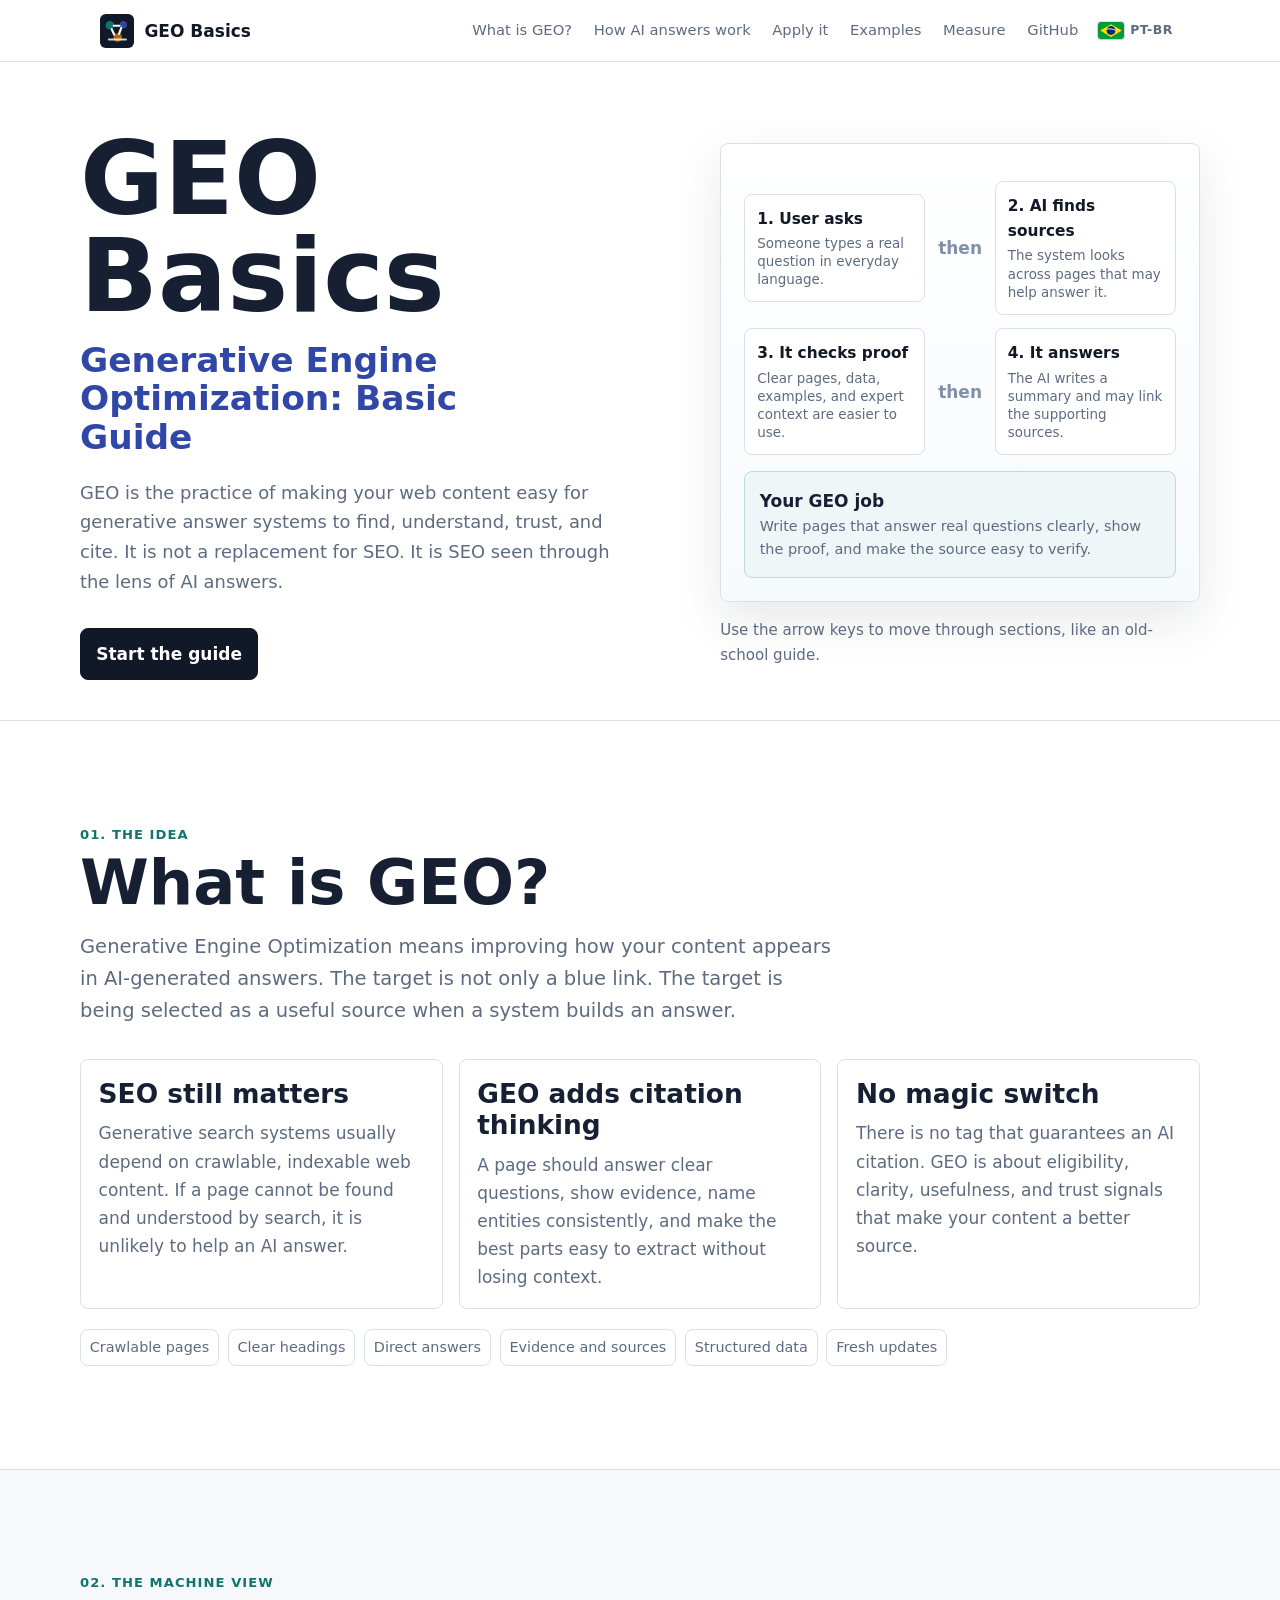
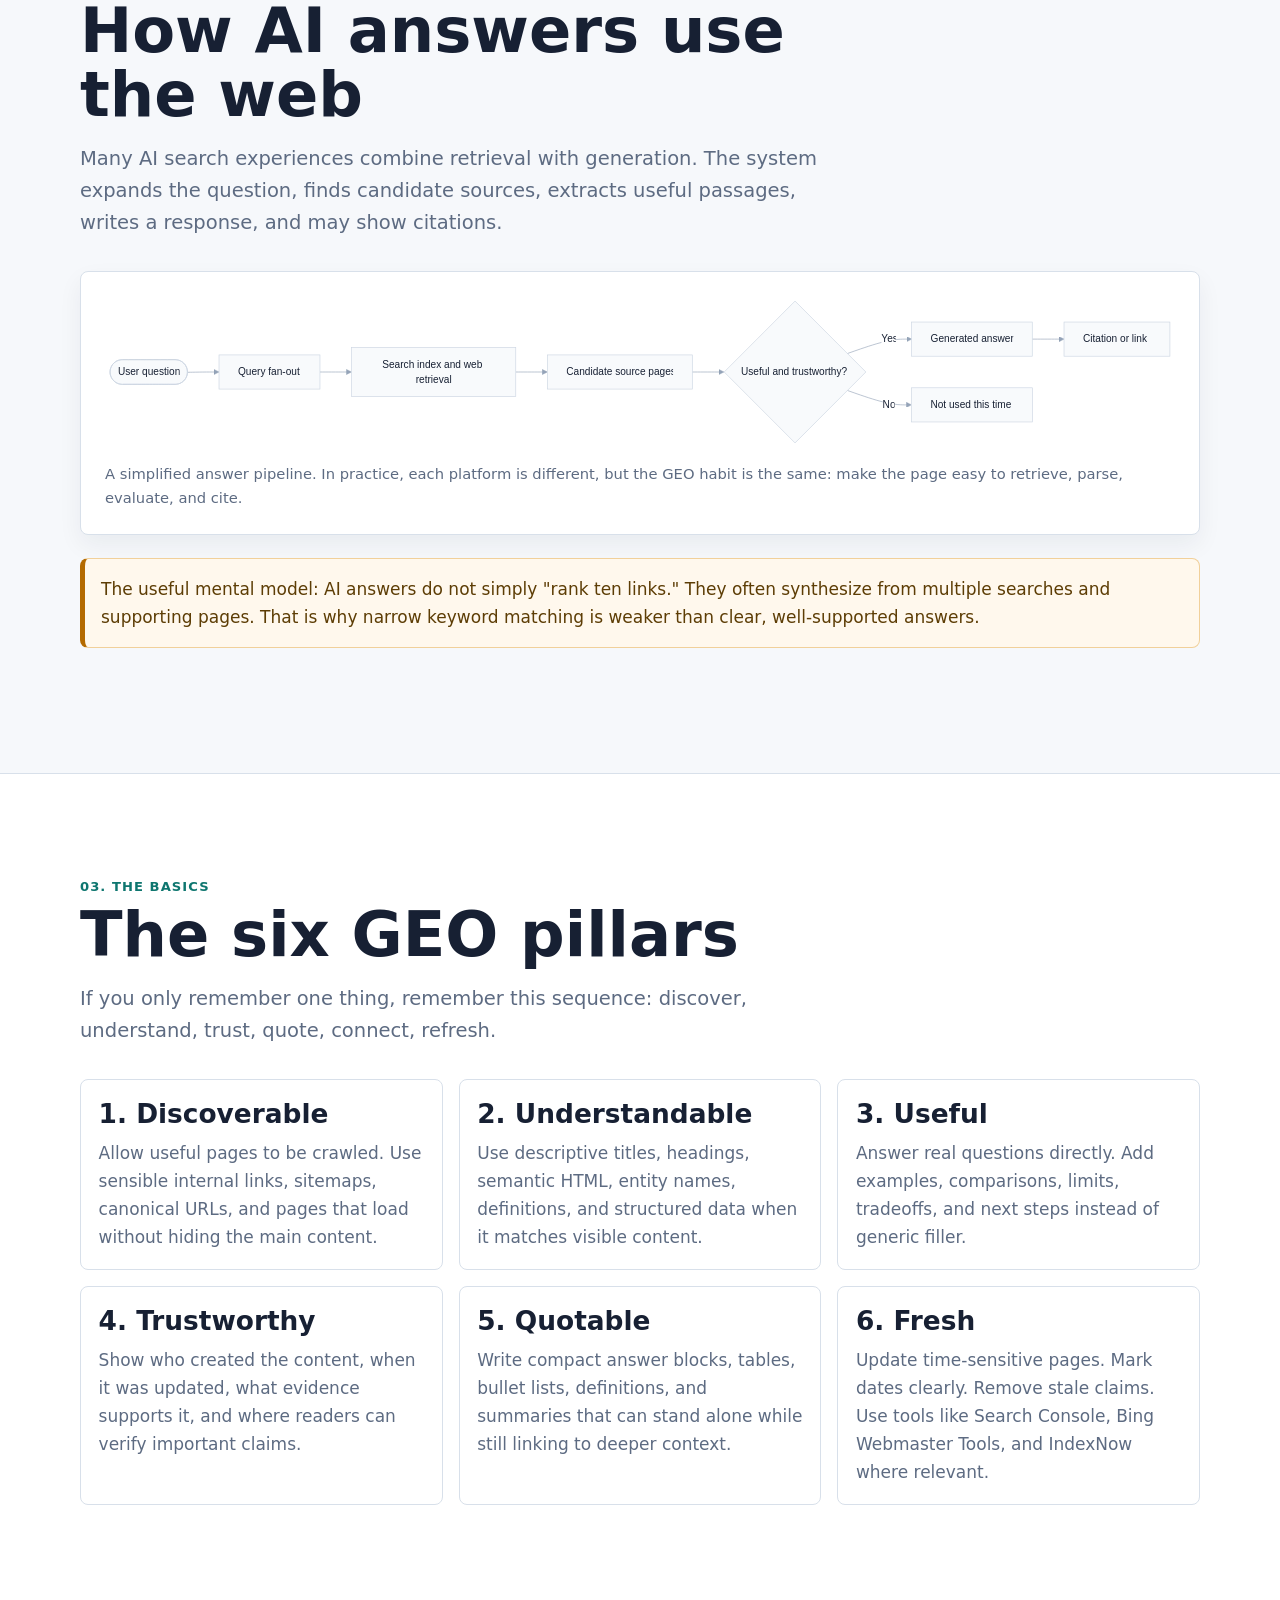
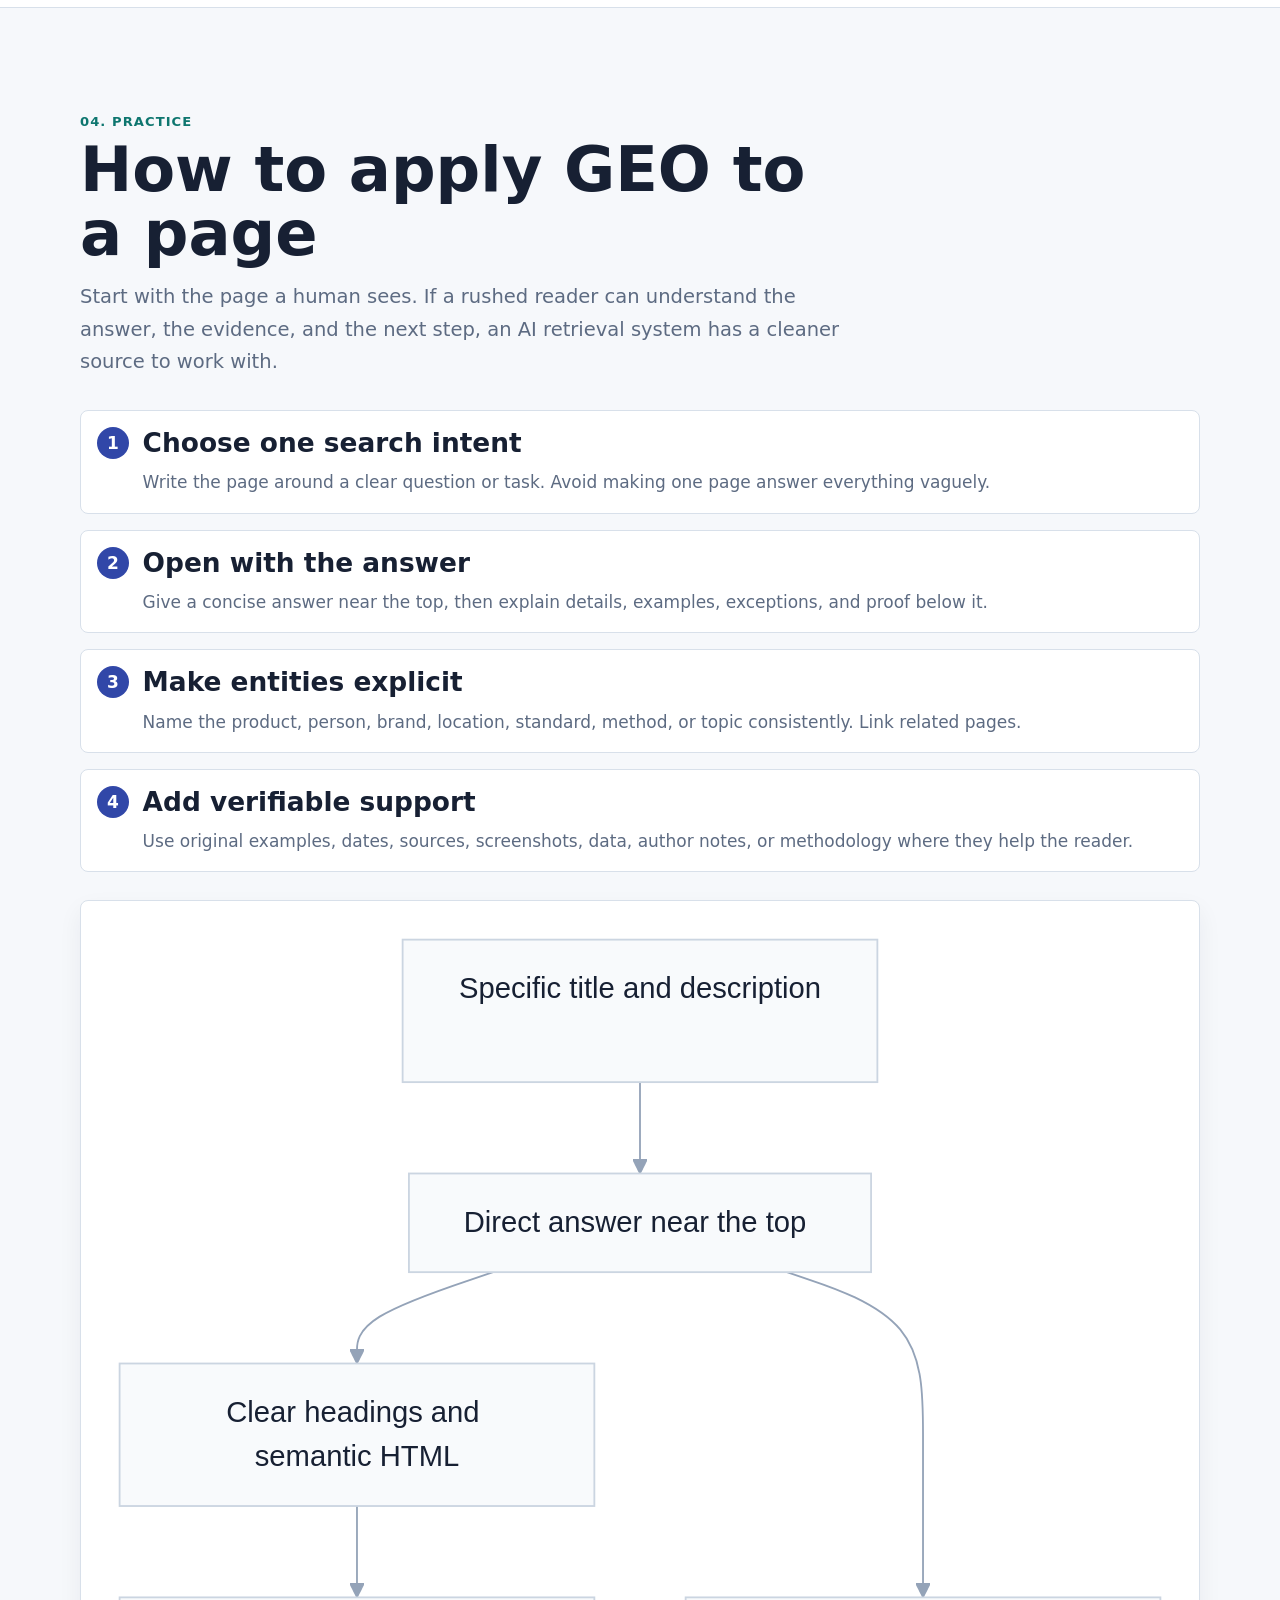
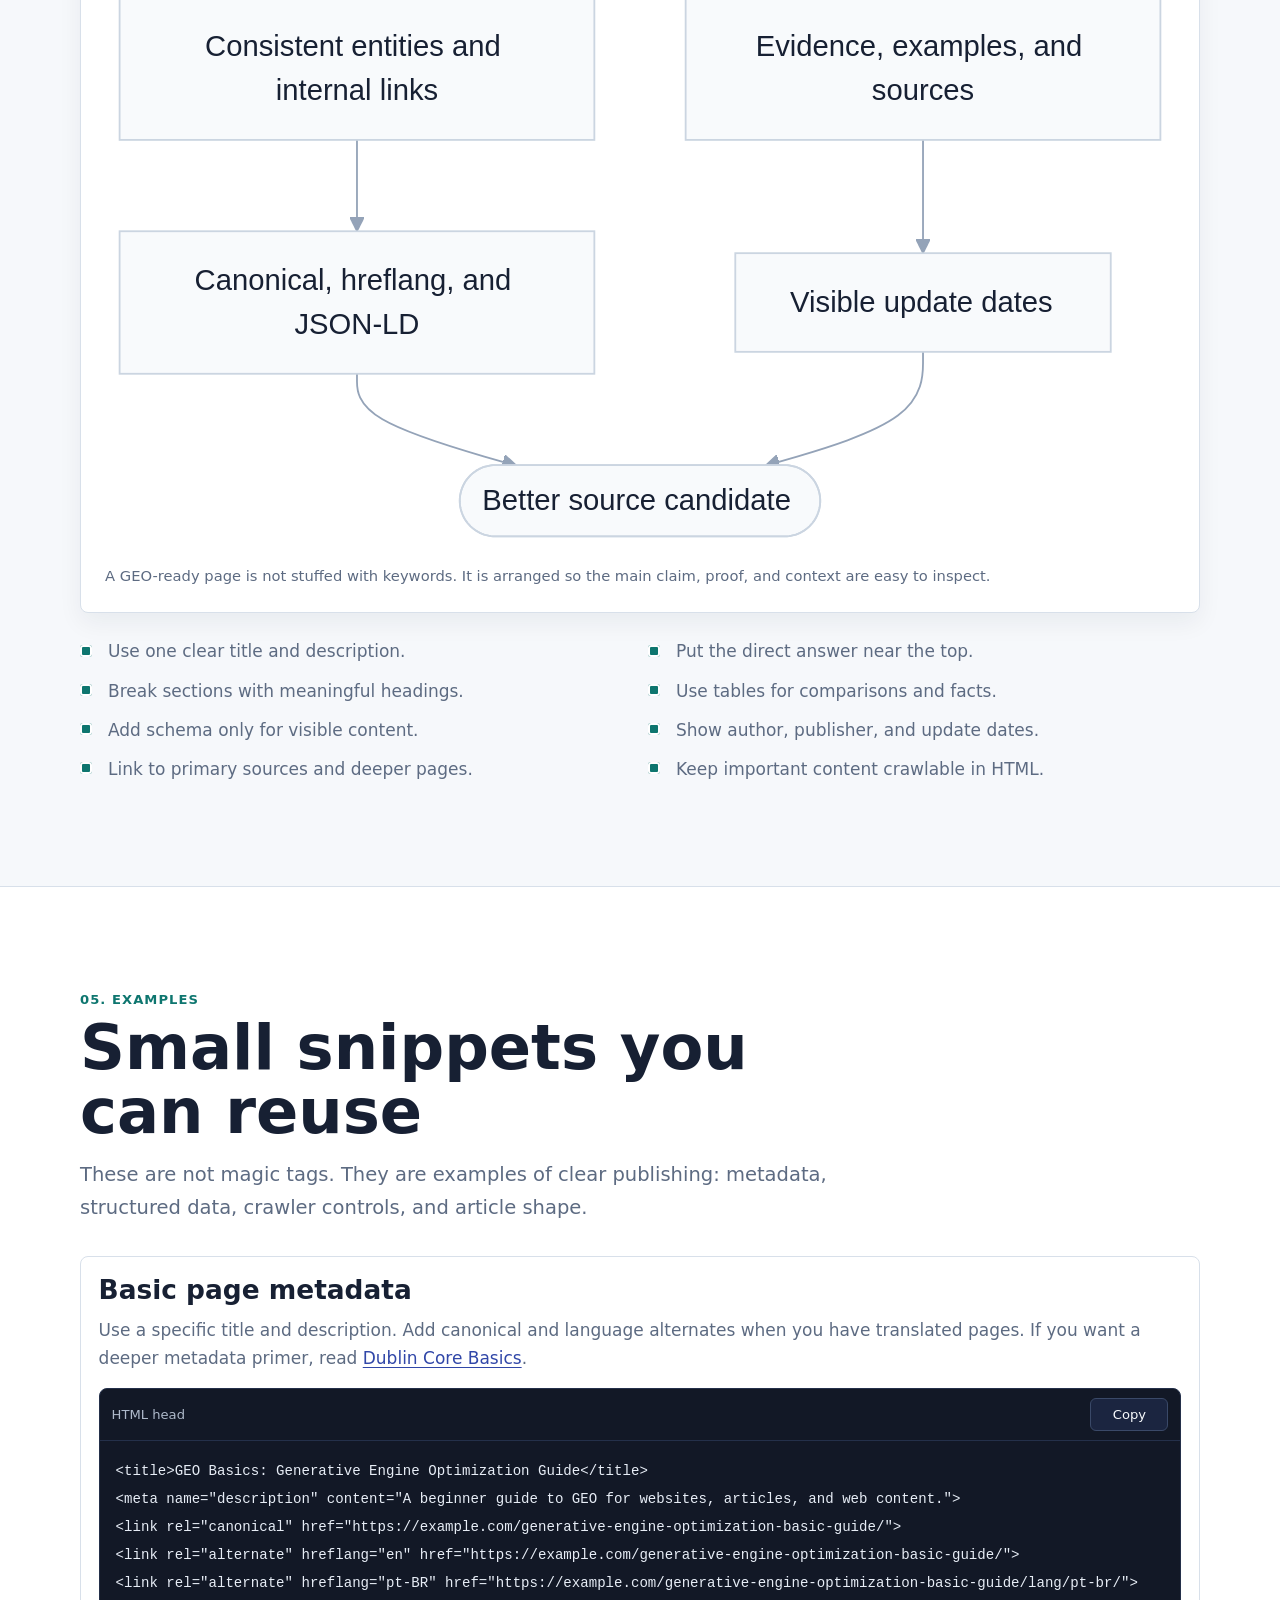
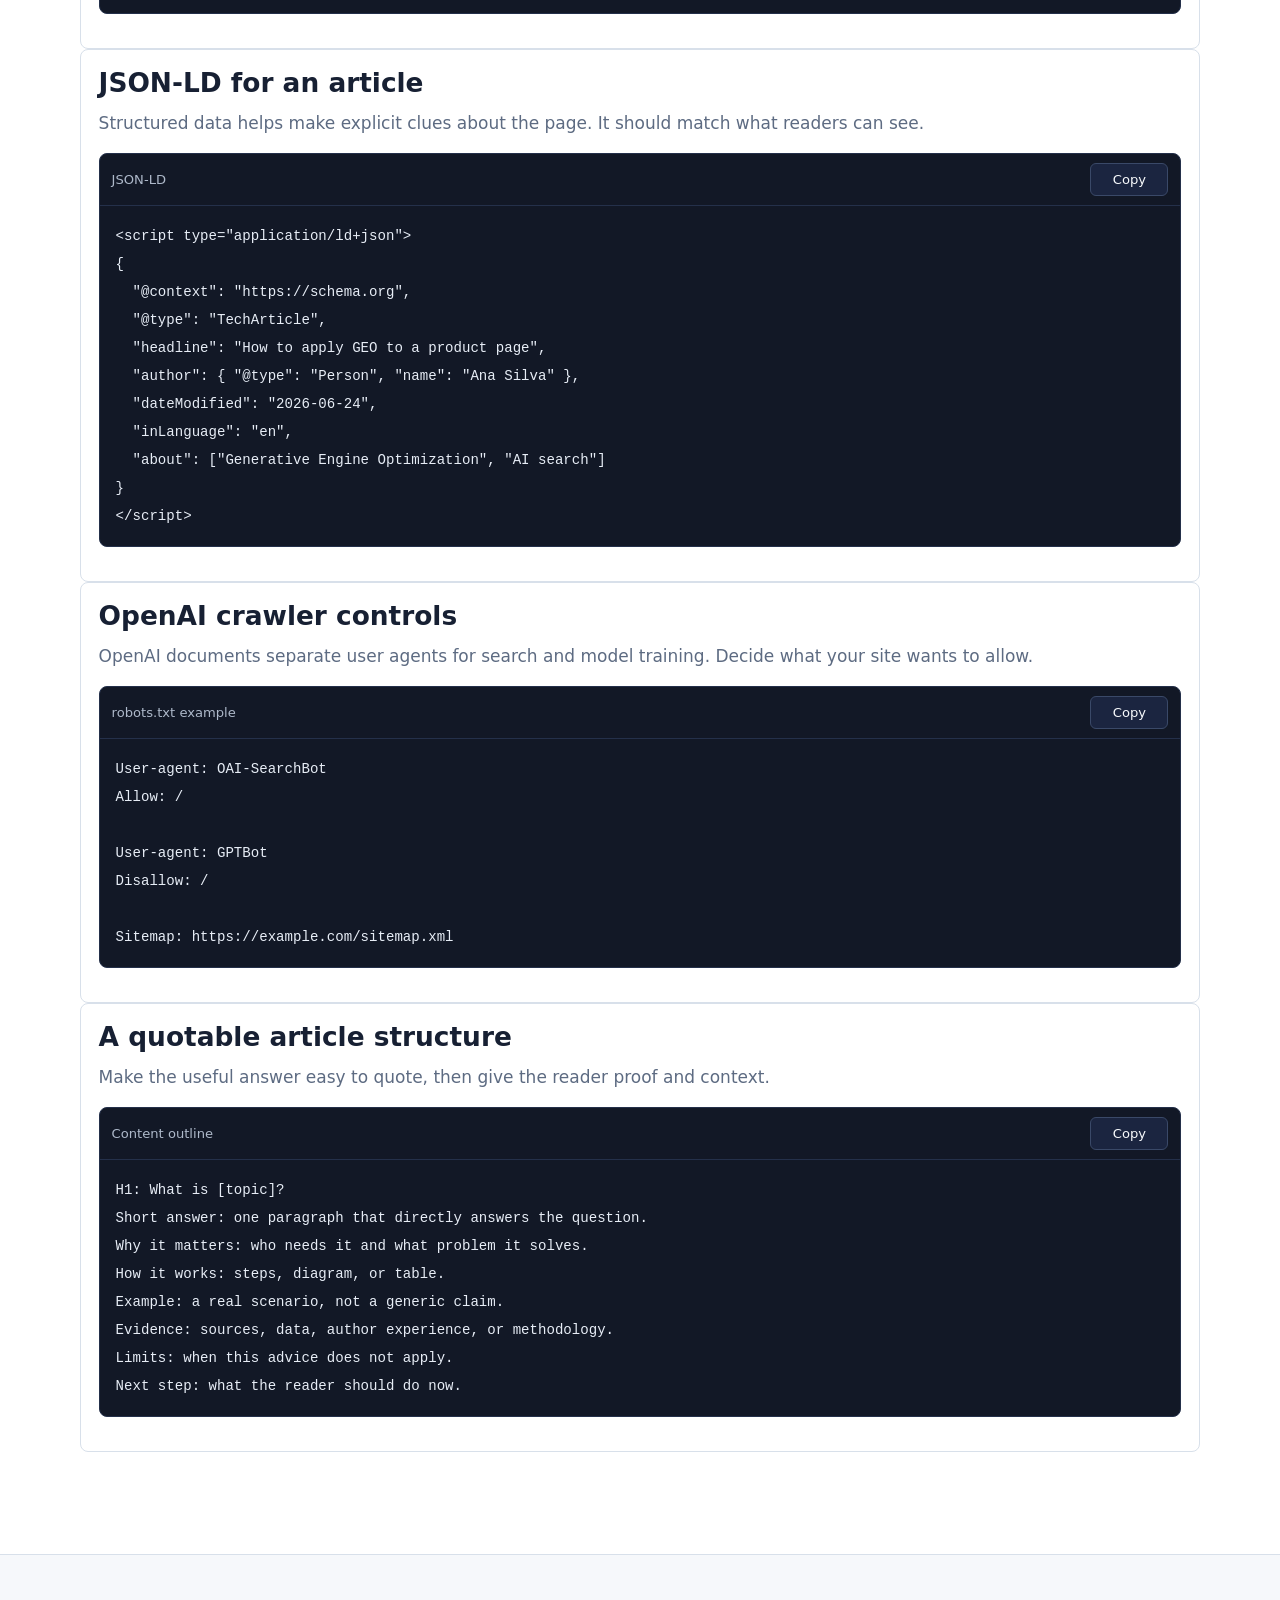
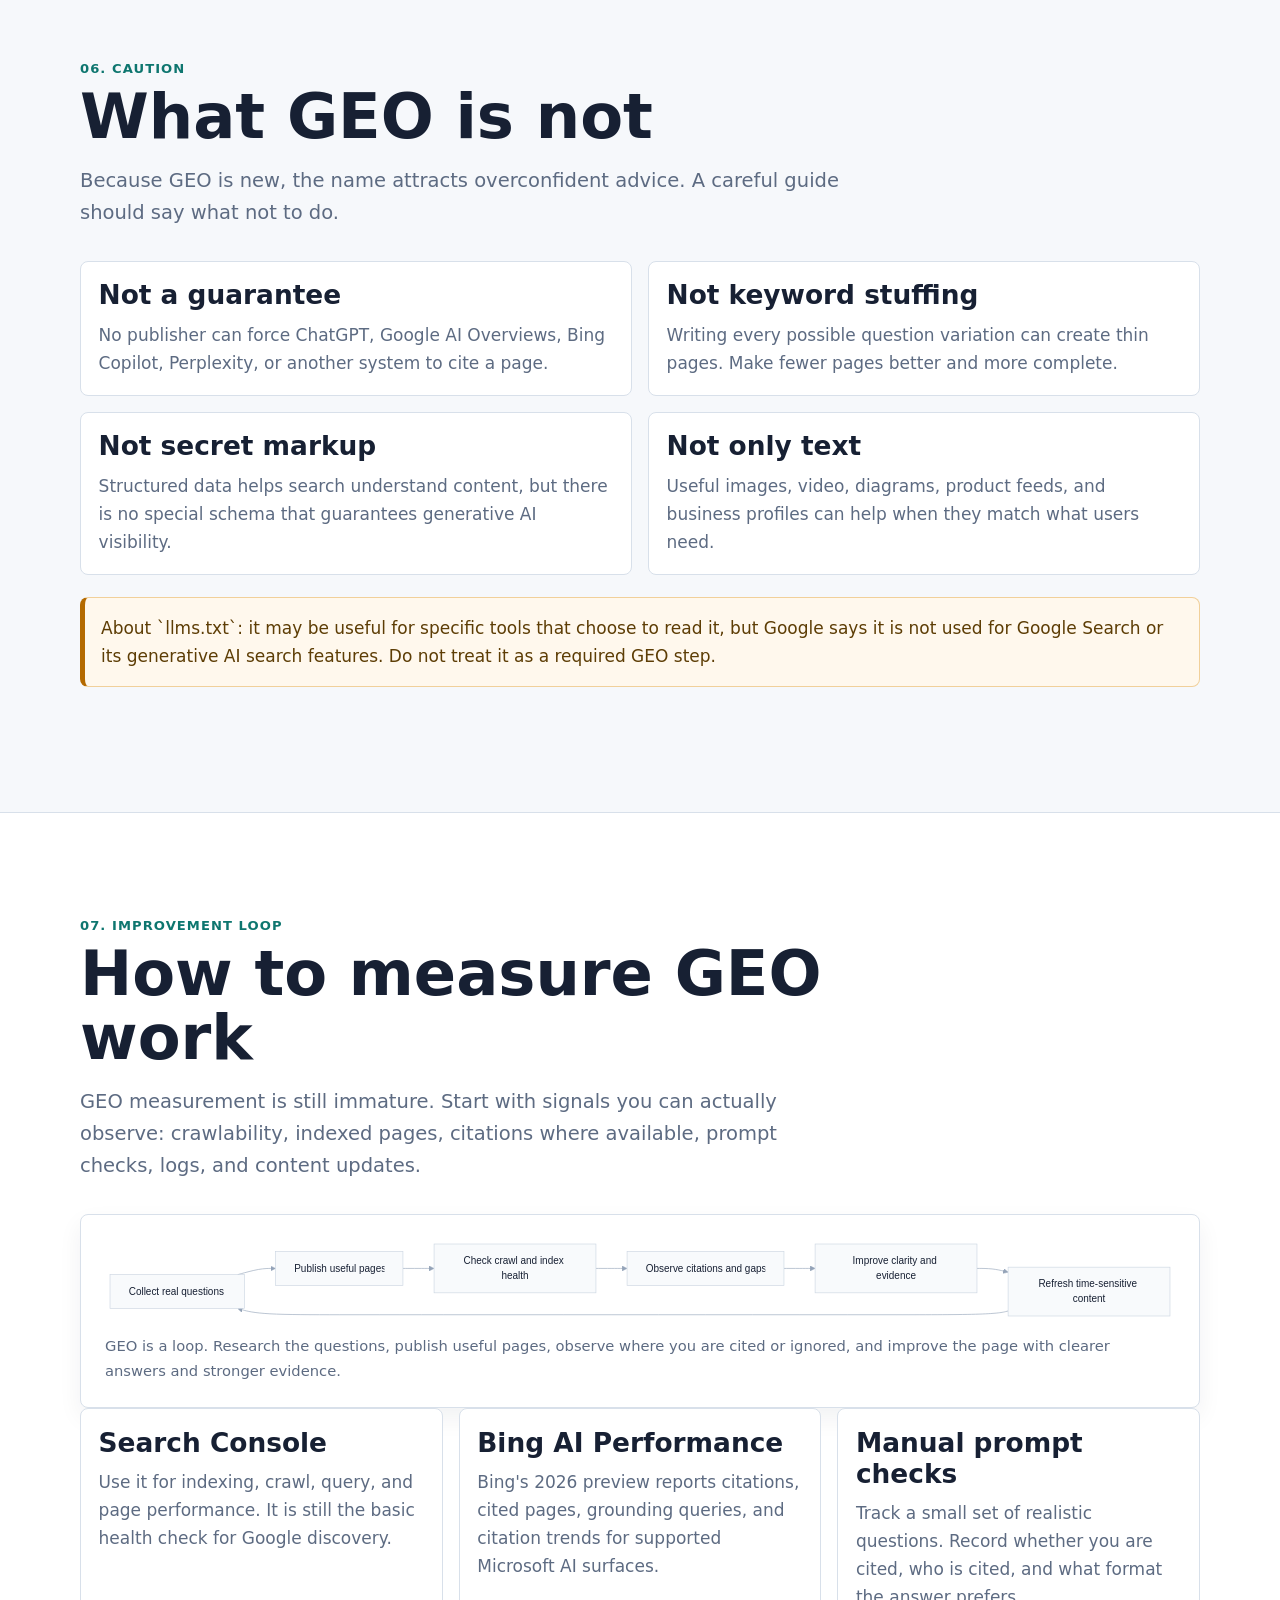
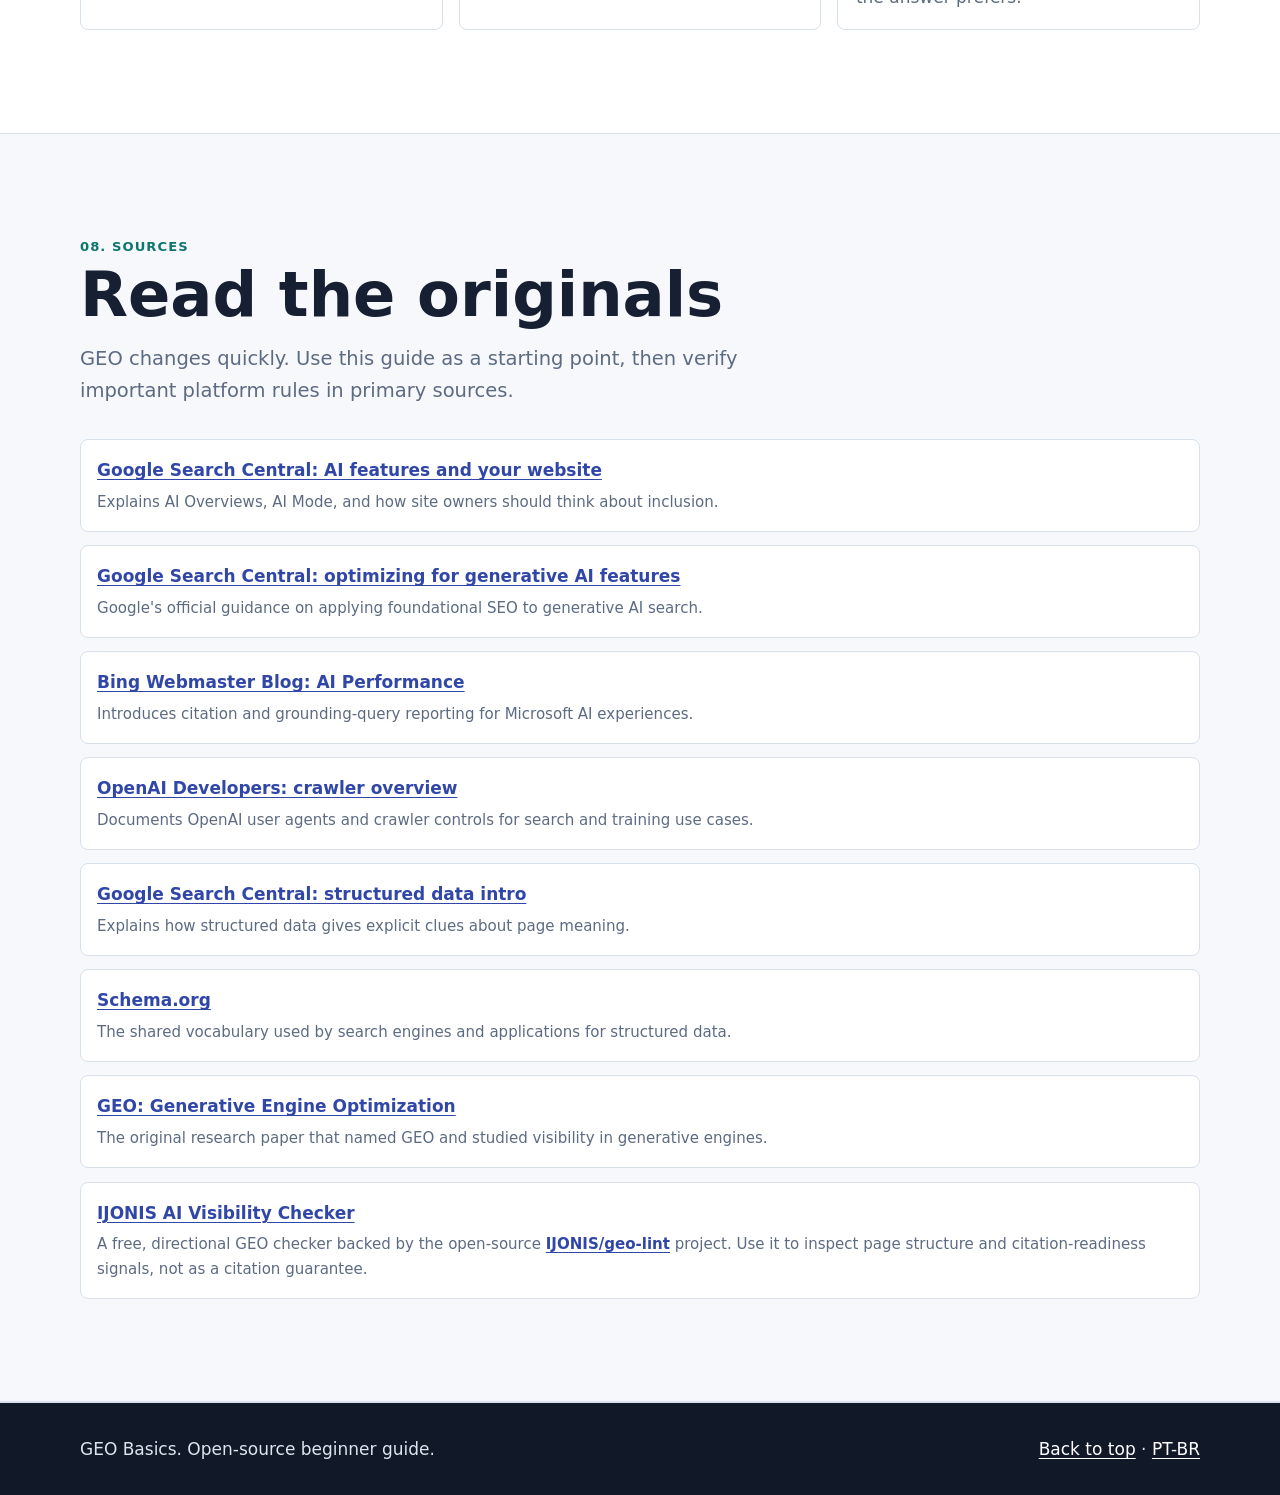
==== index.html @ 0df159b3 "Clarify GEO flow and keyboard navigation" ====
<!doctype html>
<html lang="en">
  <head>
    <meta charset="utf-8">
    <meta name="viewport" content="width=device-width, initial-scale=1">
    <title>GEO Basics: Generative Engine Optimization Basic Guide</title>
    <meta name="description" content="GEO Basics is a beginner guide to Generative Engine Optimization: how AI answer systems discover, understand, trust, and cite web content.">
    <meta name="keywords" content="GEO, Generative Engine Optimization, AI search, SEO, AI Overviews, ChatGPT Search, Bing Copilot, structured data">
    <meta name="author" content="Fernando Paladini">
    <meta name="robots" content="index, follow">
    <link rel="canonical" href="https://paladini.github.io/generative-engine-optimization-basic-guide/">
    <link rel="alternate" hreflang="en" href="https://paladini.github.io/generative-engine-optimization-basic-guide/">
    <link rel="alternate" hreflang="pt-BR" href="https://paladini.github.io/generative-engine-optimization-basic-guide/lang/pt-br/">
    <link rel="alternate" hreflang="x-default" href="https://paladini.github.io/generative-engine-optimization-basic-guide/">
    <link rel="icon" href="assets/images/geo-mark.svg" type="image/svg+xml">
    <link rel="stylesheet" href="assets/css/site.css?v=20260624b">

    <meta name="DC.Title" content="GEO Basics: Generative Engine Optimization Basic Guide">
    <meta name="DC.Creator" content="Fernando Paladini">
    <meta name="DC.Subject" content="Generative Engine Optimization">
    <meta name="DC.Description" content="A beginner guide to Generative Engine Optimization for websites, articles, and web content.">
    <meta name="DC.Publisher" content="Fernando Paladini">
    <meta name="DC.Date" content="2026-06-24">
    <meta name="DC.Type" content="Text">
    <meta name="DC.Format" content="text/html">
    <meta name="DC.Identifier" content="https://paladini.github.io/generative-engine-optimization-basic-guide/">
    <meta name="DC.Language" content="en">
    <meta name="DC.Rights" content="MIT License">

    <meta property="og:title" content="GEO Basics">
    <meta property="og:description" content="A simple, source-backed beginner guide to Generative Engine Optimization.">
    <meta property="og:type" content="article">
    <meta property="og:url" content="https://paladini.github.io/generative-engine-optimization-basic-guide/">
    <meta property="og:image" content="https://paladini.github.io/generative-engine-optimization-basic-guide/assets/images/geo-mark.svg">
    <meta name="twitter:card" content="summary">
    <meta name="twitter:title" content="GEO Basics">
    <meta name="twitter:description" content="A simple, source-backed beginner guide to Generative Engine Optimization.">
    <meta name="twitter:image" content="https://paladini.github.io/generative-engine-optimization-basic-guide/assets/images/geo-mark.svg">

    <script type="application/ld+json">
      {
        "@context": "https://schema.org",
        "@type": "TechArticle",
        "headline": "GEO Basics: Generative Engine Optimization Basic Guide",
        "description": "A beginner guide to Generative Engine Optimization for websites, articles, and web content.",
        "author": {
          "@type": "Person",
          "name": "Fernando Paladini"
        },
        "datePublished": "2026-06-24",
        "dateModified": "2026-06-24",
        "inLanguage": "en",
        "about": [
          "Generative Engine Optimization",
          "AI search",
          "Search engine optimization"
        ],
        "license": "https://opensource.org/license/mit"
      }
    </script>
  </head>
  <body>
    <a class="skip-link" href="#main">Skip to content</a>
    <div class="progress" aria-hidden="true"><span class="progress__bar" data-progress></span></div>

    <header class="topbar">
      <div class="topbar__inner">
        <a class="brand" href="#top" aria-label="GEO Basics home">
          <img class="brand__mark" src="assets/images/geo-mark.svg" alt="">
          <span>GEO Basics</span>
        </a>
        <nav class="topbar__links" data-section-nav aria-label="Guide sections">
          <a href="#what">What is GEO?</a>
          <a href="#systems">How AI answers work</a>
          <a href="#apply">Apply it</a>
          <a href="#examples">Examples</a>
          <a href="#measure">Measure</a>
          <a href="https://github.com/paladini/generative-engine-optimization-basic-guide" target="_blank" rel="noopener">GitHub</a>
          <a class="language-switch" href="lang/pt-br/index.html" hreflang="pt-BR" lang="pt-BR" aria-label="Ler em Português do Brasil" title="Ler em Português do Brasil">
            <img class="flag-icon" src="assets/images/flag-br.svg" alt="" width="36" height="24" loading="lazy">
            <span class="language-switch__label" aria-hidden="true">PT-BR</span>
            <span class="sr-only">Ler em Português</span>
          </a>
        </nav>
      </div>
    </header>

    <section class="hero" id="top">
      <div class="hero__inner">
        <div>
          <h1>GEO Basics</h1>
          <p class="hero__subtitle">Generative Engine Optimization: Basic Guide</p>
          <p class="hero__text">
            GEO is the practice of making your web content easy for generative answer systems to find,
            understand, trust, and cite. It is not a replacement for SEO. It is SEO seen through the
            lens of AI answers.
          </p>
          <div class="hero__actions">
            <a class="button button--primary" href="#what">Start the guide</a>
          </div>
        </div>

        <div class="hero__visual" aria-label="Simplified map of GEO">
          <div class="answer-map">
            <div class="answer-map__row">
              <div class="answer-map__node">
                <strong>1. User asks</strong>
                <span>Someone types a real question in everyday language.</span>
              </div>
              <span class="answer-map__arrow">then</span>
              <div class="answer-map__node">
                <strong>2. AI finds sources</strong>
                <span>The system looks across pages that may help answer it.</span>
              </div>
            </div>
            <div class="answer-map__row">
              <div class="answer-map__node">
                <strong>3. It checks proof</strong>
                <span>Clear pages, data, examples, and expert context are easier to use.</span>
              </div>
              <span class="answer-map__arrow">then</span>
              <div class="answer-map__node">
                <strong>4. It answers</strong>
                <span>The AI writes a summary and may link the supporting sources.</span>
              </div>
            </div>
            <div class="answer-map__wide">
              <strong>Your GEO job</strong>
              <span>Write pages that answer real questions clearly, show the proof, and make the source easy to verify.</span>
            </div>
          </div>
          <p class="hero__note">Use the arrow keys to move through sections, like an old-school guide.</p>
        </div>
      </div>
    </section>

    <main id="main">
      <section class="section" id="what">
        <div class="section__inner">
          <div class="section__header">
            <span class="section__number">01. The idea</span>
            <h2>What is GEO?</h2>
            <p class="lead">
              Generative Engine Optimization means improving how your content appears in AI-generated answers.
              The target is not only a blue link. The target is being selected as a useful source when a system
              builds an answer.
            </p>
          </div>

          <div class="grid grid--3">
            <article class="card">
              <h3>SEO still matters</h3>
              <p>
                Generative search systems usually depend on crawlable, indexable web content. If a page cannot
                be found and understood by search, it is unlikely to help an AI answer.
              </p>
            </article>
            <article class="card">
              <h3>GEO adds citation thinking</h3>
              <p>
                A page should answer clear questions, show evidence, name entities consistently, and make the
                best parts easy to extract without losing context.
              </p>
            </article>
            <article class="card">
              <h3>No magic switch</h3>
              <p>
                There is no tag that guarantees an AI citation. GEO is about eligibility, clarity, usefulness,
                and trust signals that make your content a better source.
              </p>
            </article>
          </div>

          <ul class="pill-list" aria-label="GEO basics">
            <li>Crawlable pages</li>
            <li>Clear headings</li>
            <li>Direct answers</li>
            <li>Evidence and sources</li>
            <li>Structured data</li>
            <li>Fresh updates</li>
          </ul>
        </div>
      </section>

      <section class="section section--soft" id="systems">
        <div class="section__inner">
          <div class="section__header">
            <span class="section__number">02. The machine view</span>
            <h2>How AI answers use the web</h2>
            <p class="lead">
              Many AI search experiences combine retrieval with generation. The system expands the question,
              finds candidate sources, extracts useful passages, writes a response, and may show citations.
            </p>
          </div>

          <figure class="diagram">
            <img src="assets/diagrams/geo-answer-pipeline.svg" alt="Flow from user question to query fan-out, retrieval, source evaluation, synthesis, and citation.">
            <figcaption class="caption">
              A simplified answer pipeline. In practice, each platform is different, but the GEO habit is the same:
              make the page easy to retrieve, parse, evaluate, and cite.
            </figcaption>
          </figure>

          <div class="callout">
            <p>
              The useful mental model: AI answers do not simply "rank ten links." They often synthesize from
              multiple searches and supporting pages. That is why narrow keyword matching is weaker than clear,
              well-supported answers.
            </p>
          </div>
        </div>
      </section>

      <section class="section" id="pillars">
        <div class="section__inner">
          <div class="section__header">
            <span class="section__number">03. The basics</span>
            <h2>The six GEO pillars</h2>
            <p class="lead">
              If you only remember one thing, remember this sequence: discover, understand, trust, quote,
              connect, refresh.
            </p>
          </div>

          <div class="grid grid--3">
            <article class="card">
              <h3>1. Discoverable</h3>
              <p>Allow useful pages to be crawled. Use sensible internal links, sitemaps, canonical URLs, and pages that load without hiding the main content.</p>
            </article>
            <article class="card">
              <h3>2. Understandable</h3>
              <p>Use descriptive titles, headings, semantic HTML, entity names, definitions, and structured data when it matches visible content.</p>
            </article>
            <article class="card">
              <h3>3. Useful</h3>
              <p>Answer real questions directly. Add examples, comparisons, limits, tradeoffs, and next steps instead of generic filler.</p>
            </article>
            <article class="card">
              <h3>4. Trustworthy</h3>
              <p>Show who created the content, when it was updated, what evidence supports it, and where readers can verify important claims.</p>
            </article>
            <article class="card">
              <h3>5. Quotable</h3>
              <p>Write compact answer blocks, tables, bullet lists, definitions, and summaries that can stand alone while still linking to deeper context.</p>
            </article>
            <article class="card">
              <h3>6. Fresh</h3>
              <p>Update time-sensitive pages. Mark dates clearly. Remove stale claims. Use tools like Search Console, Bing Webmaster Tools, and IndexNow where relevant.</p>
            </article>
          </div>
        </div>
      </section>

      <section class="section section--soft" id="apply">
        <div class="section__inner">
          <div class="section__header">
            <span class="section__number">04. Practice</span>
            <h2>How to apply GEO to a page</h2>
            <p class="lead">
              Start with the page a human sees. If a rushed reader can understand the answer, the evidence,
              and the next step, an AI retrieval system has a cleaner source to work with.
            </p>
          </div>

          <div class="steps">
            <article class="step">
              <div>
                <h3>Choose one search intent</h3>
                <p>Write the page around a clear question or task. Avoid making one page answer everything vaguely.</p>
              </div>
            </article>
            <article class="step">
              <div>
                <h3>Open with the answer</h3>
                <p>Give a concise answer near the top, then explain details, examples, exceptions, and proof below it.</p>
              </div>
            </article>
            <article class="step">
              <div>
                <h3>Make entities explicit</h3>
                <p>Name the product, person, brand, location, standard, method, or topic consistently. Link related pages.</p>
              </div>
            </article>
            <article class="step">
              <div>
                <h3>Add verifiable support</h3>
                <p>Use original examples, dates, sources, screenshots, data, author notes, or methodology where they help the reader.</p>
              </div>
            </article>
          </div>

          <figure class="diagram">
            <img src="assets/diagrams/geo-page-anatomy.svg" alt="Anatomy of a GEO-ready page with answer, evidence, structure, metadata, and measurement.">
            <figcaption class="caption">
              A GEO-ready page is not stuffed with keywords. It is arranged so the main claim, proof, and context are easy to inspect.
            </figcaption>
          </figure>

          <ul class="checklist" aria-label="GEO page checklist">
            <li>Use one clear title and description.</li>
            <li>Put the direct answer near the top.</li>
            <li>Break sections with meaningful headings.</li>
            <li>Use tables for comparisons and facts.</li>
            <li>Add schema only for visible content.</li>
            <li>Show author, publisher, and update dates.</li>
            <li>Link to primary sources and deeper pages.</li>
            <li>Keep important content crawlable in HTML.</li>
          </ul>
        </div>
      </section>

      <section class="section" id="examples">
        <div class="section__inner">
          <div class="section__header">
            <span class="section__number">05. Examples</span>
            <h2>Small snippets you can reuse</h2>
            <p class="lead">
              These are not magic tags. They are examples of clear publishing: metadata, structured data,
              crawler controls, and article shape.
            </p>
          </div>

          <article class="card">
            <h3>Basic page metadata</h3>
            <p>Use a specific title and description. Add canonical and language alternates when you have translated pages. If you want a deeper metadata primer, read <a href="https://paladini.github.io/dublin-core-basics/" target="_blank" rel="noopener">Dublin Core Basics</a>.</p>
            <div class="snippet">
              <div class="snippet__top">
                <span>HTML head</span>
                <button class="copy-button" data-copy="#snippet-meta" data-copied="Copied" data-failed="Select">Copy</button>
              </div>
              <pre><code id="snippet-meta">&lt;title&gt;GEO Basics: Generative Engine Optimization Guide&lt;/title&gt;
&lt;meta name="description" content="A beginner guide to GEO for websites, articles, and web content."&gt;
&lt;link rel="canonical" href="https://example.com/generative-engine-optimization-basic-guide/"&gt;
&lt;link rel="alternate" hreflang="en" href="https://example.com/generative-engine-optimization-basic-guide/"&gt;
&lt;link rel="alternate" hreflang="pt-BR" href="https://example.com/generative-engine-optimization-basic-guide/lang/pt-br/"&gt;</code></pre>
            </div>
          </article>

          <article class="card">
            <h3>JSON-LD for an article</h3>
            <p>Structured data helps make explicit clues about the page. It should match what readers can see.</p>
            <div class="snippet">
              <div class="snippet__top">
                <span>JSON-LD</span>
                <button class="copy-button" data-copy="#snippet-jsonld" data-copied="Copied" data-failed="Select">Copy</button>
              </div>
              <pre><code id="snippet-jsonld">&lt;script type="application/ld+json"&gt;
{
  "@context": "https://schema.org",
  "@type": "TechArticle",
  "headline": "How to apply GEO to a product page",
  "author": { "@type": "Person", "name": "Ana Silva" },
  "dateModified": "2026-06-24",
  "inLanguage": "en",
  "about": ["Generative Engine Optimization", "AI search"]
}
&lt;/script&gt;</code></pre>
            </div>
          </article>

          <article class="card">
            <h3>OpenAI crawler controls</h3>
            <p>OpenAI documents separate user agents for search and model training. Decide what your site wants to allow.</p>
            <div class="snippet">
              <div class="snippet__top">
                <span>robots.txt example</span>
                <button class="copy-button" data-copy="#snippet-robots" data-copied="Copied" data-failed="Select">Copy</button>
              </div>
              <pre><code id="snippet-robots">User-agent: OAI-SearchBot
Allow: /

User-agent: GPTBot
Disallow: /

Sitemap: https://example.com/sitemap.xml</code></pre>
            </div>
          </article>

          <article class="card">
            <h3>A quotable article structure</h3>
            <p>Make the useful answer easy to quote, then give the reader proof and context.</p>
            <div class="snippet">
              <div class="snippet__top">
                <span>Content outline</span>
                <button class="copy-button" data-copy="#snippet-outline" data-copied="Copied" data-failed="Select">Copy</button>
              </div>
              <pre><code id="snippet-outline">H1: What is [topic]?
Short answer: one paragraph that directly answers the question.
Why it matters: who needs it and what problem it solves.
How it works: steps, diagram, or table.
Example: a real scenario, not a generic claim.
Evidence: sources, data, author experience, or methodology.
Limits: when this advice does not apply.
Next step: what the reader should do now.</code></pre>
            </div>
          </article>
        </div>
      </section>

      <section class="section section--soft" id="myths">
        <div class="section__inner">
          <div class="section__header">
            <span class="section__number">06. Caution</span>
            <h2>What GEO is not</h2>
            <p class="lead">
              Because GEO is new, the name attracts overconfident advice. A careful guide should say what not to do.
            </p>
          </div>

          <div class="grid grid--2">
            <article class="card">
              <h3>Not a guarantee</h3>
              <p>No publisher can force ChatGPT, Google AI Overviews, Bing Copilot, Perplexity, or another system to cite a page.</p>
            </article>
            <article class="card">
              <h3>Not keyword stuffing</h3>
              <p>Writing every possible question variation can create thin pages. Make fewer pages better and more complete.</p>
            </article>
            <article class="card">
              <h3>Not secret markup</h3>
              <p>Structured data helps search understand content, but there is no special schema that guarantees generative AI visibility.</p>
            </article>
            <article class="card">
              <h3>Not only text</h3>
              <p>Useful images, video, diagrams, product feeds, and business profiles can help when they match what users need.</p>
            </article>
          </div>

          <div class="callout">
            <p>
              About `llms.txt`: it may be useful for specific tools that choose to read it, but Google says it is not used for Google Search
              or its generative AI search features. Do not treat it as a required GEO step.
            </p>
          </div>
        </div>
      </section>

      <section class="section" id="measure">
        <div class="section__inner">
          <div class="section__header">
            <span class="section__number">07. Improvement loop</span>
            <h2>How to measure GEO work</h2>
            <p class="lead">
              GEO measurement is still immature. Start with signals you can actually observe: crawlability,
              indexed pages, citations where available, prompt checks, logs, and content updates.
            </p>
          </div>

          <figure class="diagram">
            <img src="assets/diagrams/geo-content-loop.svg" alt="Loop from research prompts to publish content, observe citations, improve evidence, and refresh pages.">
            <figcaption class="caption">
              GEO is a loop. Research the questions, publish useful pages, observe where you are cited or ignored,
              and improve the page with clearer answers and stronger evidence.
            </figcaption>
          </figure>

          <div class="grid grid--3">
            <article class="card">
              <h3>Search Console</h3>
              <p>Use it for indexing, crawl, query, and page performance. It is still the basic health check for Google discovery.</p>
            </article>
            <article class="card">
              <h3>Bing AI Performance</h3>
              <p>Bing's 2026 preview reports citations, cited pages, grounding queries, and citation trends for supported Microsoft AI surfaces.</p>
            </article>
            <article class="card">
              <h3>Manual prompt checks</h3>
              <p>Track a small set of realistic questions. Record whether you are cited, who is cited, and what format the answer prefers.</p>
            </article>
          </div>
        </div>
      </section>

      <section class="section section--soft" id="sources">
        <div class="section__inner">
          <div class="section__header">
            <span class="section__number">08. Sources</span>
            <h2>Read the originals</h2>
            <p class="lead">
              GEO changes quickly. Use this guide as a starting point, then verify important platform rules in primary sources.
            </p>
          </div>

          <div class="source-list">
            <article class="source">
              <a href="https://developers.google.com/search/docs/appearance/ai-features" target="_blank" rel="noopener">Google Search Central: AI features and your website</a>
              <span>Explains AI Overviews, AI Mode, and how site owners should think about inclusion.</span>
            </article>
            <article class="source">
              <a href="https://developers.google.com/search/docs/fundamentals/ai-optimization-guide" target="_blank" rel="noopener">Google Search Central: optimizing for generative AI features</a>
              <span>Google's official guidance on applying foundational SEO to generative AI search.</span>
            </article>
            <article class="source">
              <a href="https://blogs.bing.com/webmaster/February-2026/Introducing-AI-Performance-in-Bing-Webmaster-Tools-Public-Preview" target="_blank" rel="noopener">Bing Webmaster Blog: AI Performance</a>
              <span>Introduces citation and grounding-query reporting for Microsoft AI experiences.</span>
            </article>
            <article class="source">
              <a href="https://developers.openai.com/api/docs/bots" target="_blank" rel="noopener">OpenAI Developers: crawler overview</a>
              <span>Documents OpenAI user agents and crawler controls for search and training use cases.</span>
            </article>
            <article class="source">
              <a href="https://developers.google.com/search/docs/appearance/structured-data/intro-structured-data" target="_blank" rel="noopener">Google Search Central: structured data intro</a>
              <span>Explains how structured data gives explicit clues about page meaning.</span>
            </article>
            <article class="source">
              <a href="https://schema.org/" target="_blank" rel="noopener">Schema.org</a>
              <span>The shared vocabulary used by search engines and applications for structured data.</span>
            </article>
            <article class="source">
              <a href="https://arxiv.org/abs/2311.09735" target="_blank" rel="noopener">GEO: Generative Engine Optimization</a>
              <span>The original research paper that named GEO and studied visibility in generative engines.</span>
            </article>
            <article class="source">
              <a href="https://ijonis.com/en/ai-visibility-checker" target="_blank" rel="noopener">IJONIS AI Visibility Checker</a>
              <span>A free, directional GEO checker backed by the open-source <a href="https://github.com/IJONIS/geo-lint" target="_blank" rel="noopener">IJONIS/geo-lint</a> project. Use it to inspect page structure and citation-readiness signals, not as a citation guarantee.</span>
            </article>
          </div>
        </div>
      </section>
    </main>

    <footer class="footer">
      <div class="footer__inner">
        <span>GEO Basics. Open-source beginner guide.</span>
        <span><a href="#top">Back to top</a> · <a href="lang/pt-br/index.html" hreflang="pt-BR">PT-BR</a></span>
      </div>
    </footer>

    <script src="assets/js/site.js?v=20260624b" defer></script>
  </body>
</html>
---- assets/css/site.css ----
:root {
  --bg: #ffffff;
  --bg-soft: #f6f8fb;
  --surface: #ffffff;
  --surface-strong: #eef6f7;
  --text: #172033;
  --muted: #5d6b82;
  --faint: #8190a6;
  --line: #d8e0ea;
  --line-strong: #b9c6d6;
  --indigo: #3147a8;
  --teal: #0e766f;
  --amber: #b46a00;
  --ink: #111827;
  --code-bg: #121826;
  --code-text: #e7edf6;
  --shadow: 0 18px 48px rgba(23, 32, 51, 0.10);
  --radius: 8px;
  --max: 1120px;
  color-scheme: light;
}

* {
  box-sizing: border-box;
}

html {
  scroll-behavior: smooth;
}

body {
  margin: 0;
  background: var(--bg);
  color: var(--text);
  font-family: Inter, ui-sans-serif, system-ui, -apple-system, BlinkMacSystemFont, "Segoe UI", sans-serif;
  font-size: 17px;
  line-height: 1.65;
}

a {
  color: var(--indigo);
  text-decoration-thickness: 0.08em;
  text-underline-offset: 0.18em;
}

a:hover {
  color: var(--teal);
}

img {
  display: block;
  max-width: 100%;
}

button,
input,
textarea,
select {
  font: inherit;
}

.skip-link {
  position: absolute;
  left: 1rem;
  top: 0.75rem;
  z-index: 100;
  transform: translateY(-180%);
  background: var(--ink);
  color: #ffffff;
  padding: 0.55rem 0.75rem;
  border-radius: var(--radius);
}

.skip-link:focus {
  transform: translateY(0);
}

.sr-only {
  position: absolute;
  width: 1px;
  height: 1px;
  padding: 0;
  margin: -1px;
  overflow: hidden;
  clip: rect(0, 0, 0, 0);
  white-space: nowrap;
  border: 0;
}

.progress {
  position: fixed;
  inset: 0 0 auto 0;
  z-index: 80;
  height: 4px;
  background: transparent;
}

.progress__bar {
  display: block;
  width: 0;
  height: 100%;
  background: linear-gradient(90deg, var(--teal), var(--indigo), var(--amber));
}

.topbar {
  position: sticky;
  top: 0;
  z-index: 70;
  background: rgba(255, 255, 255, 0.92);
  border-bottom: 1px solid var(--line);
  backdrop-filter: blur(18px);
}

.topbar__inner {
  max-width: var(--max);
  margin: 0 auto;
  padding: 0.75rem 1.25rem;
  display: flex;
  align-items: center;
  justify-content: space-between;
  gap: 1rem;
}

.brand {
  display: inline-flex;
  align-items: center;
  gap: 0.65rem;
  color: var(--ink);
  text-decoration: none;
  font-weight: 800;
  letter-spacing: 0;
  white-space: nowrap;
}

.brand__mark {
  width: 34px;
  height: 34px;
}

.topbar__links {
  display: flex;
  align-items: center;
  justify-content: flex-end;
  flex-wrap: wrap;
  gap: 0.25rem;
  font-size: 0.92rem;
}

.topbar__links a {
  color: var(--muted);
  text-decoration: none;
  padding: 0.4rem 0.55rem;
  border-radius: var(--radius);
}

.topbar__links a:hover,
.topbar__links a[aria-current="page"] {
  color: var(--ink);
  background: var(--bg-soft);
}

.topbar__links .language-switch {
  display: inline-flex;
  align-items: center;
  gap: 0.4rem;
  min-width: 2.65rem;
  min-height: 2rem;
  padding-inline: 0.45rem;
  font-weight: 800;
}

.flag-icon {
  width: 1.6rem;
  height: auto;
  border-radius: 3px;
  box-shadow: 0 0 0 1px rgba(17, 24, 39, 0.14), 0 1px 2px rgba(17, 24, 39, 0.12);
  flex: 0 0 auto;
}

.language-switch__label {
  font-size: 0.78rem;
  letter-spacing: 0.04em;
}

.hero {
  min-height: calc(100vh - 250px);
  padding: 4.25rem 1.25rem 2.5rem;
  display: flex;
  align-items: center;
  border-bottom: 1px solid var(--line);
}

.hero__inner {
  width: 100%;
  max-width: var(--max);
  margin: 0 auto;
  display: grid;
  grid-template-columns: minmax(0, 1.08fr) minmax(320px, 0.92fr);
  gap: clamp(2rem, 6vw, 5.5rem);
  align-items: center;
}

.hero h1 {
  margin: 0;
  max-width: 10ch;
  font-size: clamp(3.2rem, 8vw, 7.4rem);
  line-height: 0.95;
  letter-spacing: 0;
}

.hero__subtitle {
  margin: 1rem 0 0;
  color: var(--indigo);
  font-size: clamp(1.35rem, 3vw, 2.15rem);
  line-height: 1.12;
  font-weight: 800;
  max-width: 13em;
}

.hero__text {
  margin: 1.35rem 0 0;
  max-width: 40rem;
  color: var(--muted);
  font-size: 1.12rem;
}

.hero__actions {
  margin-top: 2rem;
  display: flex;
  flex-wrap: wrap;
  gap: 0.75rem;
}

.button {
  display: inline-flex;
  align-items: center;
  justify-content: center;
  min-height: 44px;
  padding: 0.7rem 0.95rem;
  border: 1px solid var(--line-strong);
  border-radius: var(--radius);
  color: var(--ink);
  text-decoration: none;
  font-weight: 750;
  background: #ffffff;
}

.button:hover {
  border-color: var(--teal);
  color: var(--teal);
}

.button--primary {
  background: var(--ink);
  color: #ffffff;
  border-color: var(--ink);
}

.button--primary:hover {
  background: var(--teal);
  border-color: var(--teal);
  color: #ffffff;
}

.hero__visual {
  position: relative;
}

.answer-map {
  border: 1px solid var(--line);
  border-radius: var(--radius);
  background: linear-gradient(180deg, #ffffff, #f7fafc);
  box-shadow: var(--shadow);
  padding: clamp(1rem, 3vw, 1.45rem);
}

.answer-map__row {
  display: grid;
  grid-template-columns: 1fr auto 1fr;
  align-items: center;
  gap: 0.8rem;
  margin: 0.85rem 0;
}

.answer-map__node {
  min-height: 74px;
  border: 1px solid var(--line);
  background: #ffffff;
  border-radius: var(--radius);
  padding: 0.75rem;
}

.answer-map__node strong {
  display: block;
  color: var(--ink);
  font-size: 0.96rem;
}

.answer-map__node span {
  display: block;
  color: var(--muted);
  font-size: 0.84rem;
  line-height: 1.35;
  margin-top: 0.18rem;
}

.answer-map__arrow {
  color: var(--faint);
  font-weight: 900;
}

.answer-map__wide {
  margin-top: 1rem;
  border: 1px solid #b7ded9;
  background: var(--surface-strong);
  border-radius: var(--radius);
  padding: 0.9rem;
}

.answer-map__wide strong,
.answer-map__wide span {
  display: block;
}

.answer-map__wide span {
  color: var(--muted);
  font-size: 0.9rem;
}

.hero__note {
  margin: 1rem 0 0;
  color: var(--muted);
  font-size: 0.94rem;
}

.section {
  padding: clamp(4rem, 8vw, 6.5rem) 1.25rem;
}

.section--soft {
  background: var(--bg-soft);
  border-block: 1px solid var(--line);
}

.section__inner {
  max-width: var(--max);
  margin: 0 auto;
}

.section__header {
  max-width: 760px;
  margin-bottom: 2rem;
}

.section__number {
  display: block;
  color: var(--teal);
  font-size: 0.82rem;
  font-weight: 850;
  text-transform: uppercase;
  letter-spacing: 0.08em;
  margin-bottom: 0.35rem;
}

h2 {
  margin: 0;
  font-size: clamp(2rem, 5vw, 3.9rem);
  line-height: 1.02;
  letter-spacing: 0;
}

h3 {
  margin: 0 0 0.65rem;
  font-size: clamp(1.25rem, 3vw, 1.65rem);
  line-height: 1.18;
  letter-spacing: 0;
}

.lead {
  margin: 1rem 0 0;
  color: var(--muted);
  font-size: clamp(1.04rem, 2vw, 1.22rem);
  max-width: 760px;
}

.grid {
  display: grid;
  gap: 1rem;
}

.grid--2 {
  grid-template-columns: repeat(2, minmax(0, 1fr));
}

.grid--3 {
  grid-template-columns: repeat(3, minmax(0, 1fr));
}

.card {
  border: 1px solid var(--line);
  border-radius: var(--radius);
  background: var(--surface);
  padding: 1.1rem;
}

.card strong {
  color: var(--ink);
}

.card p {
  margin: 0.45rem 0 0;
  color: var(--muted);
}

.pill-list {
  display: flex;
  flex-wrap: wrap;
  gap: 0.55rem;
  padding: 0;
  margin: 1.25rem 0 0;
  list-style: none;
}

.pill-list li {
  border: 1px solid var(--line);
  border-radius: var(--radius);
  background: #ffffff;
  padding: 0.35rem 0.55rem;
  color: var(--muted);
  font-size: 0.9rem;
}

.diagram {
  margin: 1.75rem 0 0;
  border: 1px solid var(--line);
  border-radius: var(--radius);
  background: #ffffff;
  padding: clamp(1rem, 3vw, 1.5rem);
  box-shadow: 0 10px 24px rgba(23, 32, 51, 0.06);
}

.diagram img {
  width: 100%;
  height: auto;
}

.caption {
  margin: 0.85rem 0 0;
  color: var(--muted);
  font-size: 0.92rem;
}

.steps {
  display: grid;
  gap: 1rem;
  counter-reset: step;
  margin-top: 1.5rem;
}

.step {
  display: grid;
  grid-template-columns: auto minmax(0, 1fr);
  gap: 0.85rem;
  border: 1px solid var(--line);
  border-radius: var(--radius);
  background: var(--surface);
  padding: 1rem;
}

.step::before {
  counter-increment: step;
  content: counter(step);
  display: inline-grid;
  place-items: center;
  width: 2rem;
  height: 2rem;
  border-radius: 50%;
  background: var(--indigo);
  color: #ffffff;
  font-weight: 800;
}

.step p {
  margin: 0.35rem 0 0;
  color: var(--muted);
}

.checklist {
  display: grid;
  grid-template-columns: repeat(2, minmax(0, 1fr));
  gap: 0.7rem 1rem;
  margin: 1.5rem 0 0;
  padding: 0;
  list-style: none;
}

.checklist li {
  position: relative;
  padding-left: 1.75rem;
  color: var(--muted);
}

.checklist li::before {
  content: "";
  position: absolute;
  left: 0;
  top: 0.46rem;
  width: 0.75rem;
  height: 0.75rem;
  border-radius: 3px;
  background: var(--teal);
  box-shadow: inset 0 0 0 2px #ffffff;
}

.snippet {
  overflow: hidden;
  border: 1px solid #24304a;
  border-radius: var(--radius);
  background: var(--code-bg);
  margin: 1rem 0;
}

.snippet__top {
  display: flex;
  align-items: center;
  justify-content: space-between;
  gap: 1rem;
  min-height: 42px;
  padding: 0.55rem 0.75rem;
  border-bottom: 1px solid #24304a;
  color: #aeb9ca;
  font-size: 0.82rem;
}

.copy-button {
  min-width: 78px;
  border: 1px solid #3a4968;
  border-radius: 6px;
  background: #1b2540;
  color: #f8fafc;
  padding: 0.3rem 0.55rem;
  cursor: pointer;
  font-size: 0.82rem;
}

.copy-button:hover {
  background: #27355b;
}

pre {
  margin: 0;
  overflow-x: auto;
  padding: 1rem;
}

code {
  font-family: "SFMono-Regular", Consolas, "Liberation Mono", Menlo, monospace;
  font-size: 0.88rem;
}

pre code {
  color: var(--code-text);
  line-height: 1.55;
}

.source-list {
  display: grid;
  gap: 0.85rem;
  margin-top: 1.4rem;
}

.source {
  display: grid;
  gap: 0.35rem;
  border: 1px solid var(--line);
  border-radius: var(--radius);
  background: #ffffff;
  padding: 1rem;
}

.source a {
  font-weight: 800;
}

.source span {
  color: var(--muted);
  font-size: 0.94rem;
}

.callout {
  border: 1px solid #f1d09a;
  border-left: 5px solid var(--amber);
  border-radius: var(--radius);
  background: #fff8ed;
  padding: 1rem;
  margin: 1.4rem 0;
}

.callout p {
  margin: 0;
  color: #5d3d05;
}

.footer {
  padding: 2rem 1.25rem;
  border-top: 1px solid var(--line);
  background: var(--ink);
  color: #dbe4ef;
}

.footer__inner {
  max-width: var(--max);
  margin: 0 auto;
  display: flex;
  align-items: center;
  justify-content: space-between;
  gap: 1rem;
  flex-wrap: wrap;
}

.footer a {
  color: #ffffff;
}

@media (max-width: 880px) {
  .topbar__inner {
    align-items: flex-start;
    flex-direction: column;
  }

  .hero {
    min-height: auto;
    padding-top: 3rem;
  }

  .hero__inner,
  .grid--2,
  .grid--3,
  .checklist {
    grid-template-columns: 1fr;
  }

  .hero h1 {
    max-width: none;
  }

  .answer-map__row {
    grid-template-columns: 1fr;
  }

  .answer-map__arrow {
    display: none;
  }
}

@media (max-width: 560px) {
  body {
    font-size: 16px;
  }

  .topbar__inner,
  .section,
  .hero,
  .footer {
    padding-inline: 1rem;
  }

  .topbar__links {
    justify-content: flex-start;
  }

  .hero h1 {
    font-size: clamp(3rem, 17vw, 4.2rem);
  }

  .hero__actions {
    flex-direction: column;
    align-items: stretch;
  }

  .hero__visual {
    display: none;
  }

  .button {
    width: 100%;
  }

  .step {
    grid-template-columns: 1fr;
  }
}

@media (prefers-reduced-motion: reduce) {
  *,
  *::before,
  *::after {
    animation-duration: 0.01ms !important;
    animation-iteration-count: 1 !important;
    scroll-behavior: auto !important;
    transition-duration: 0.01ms !important;
  }
}
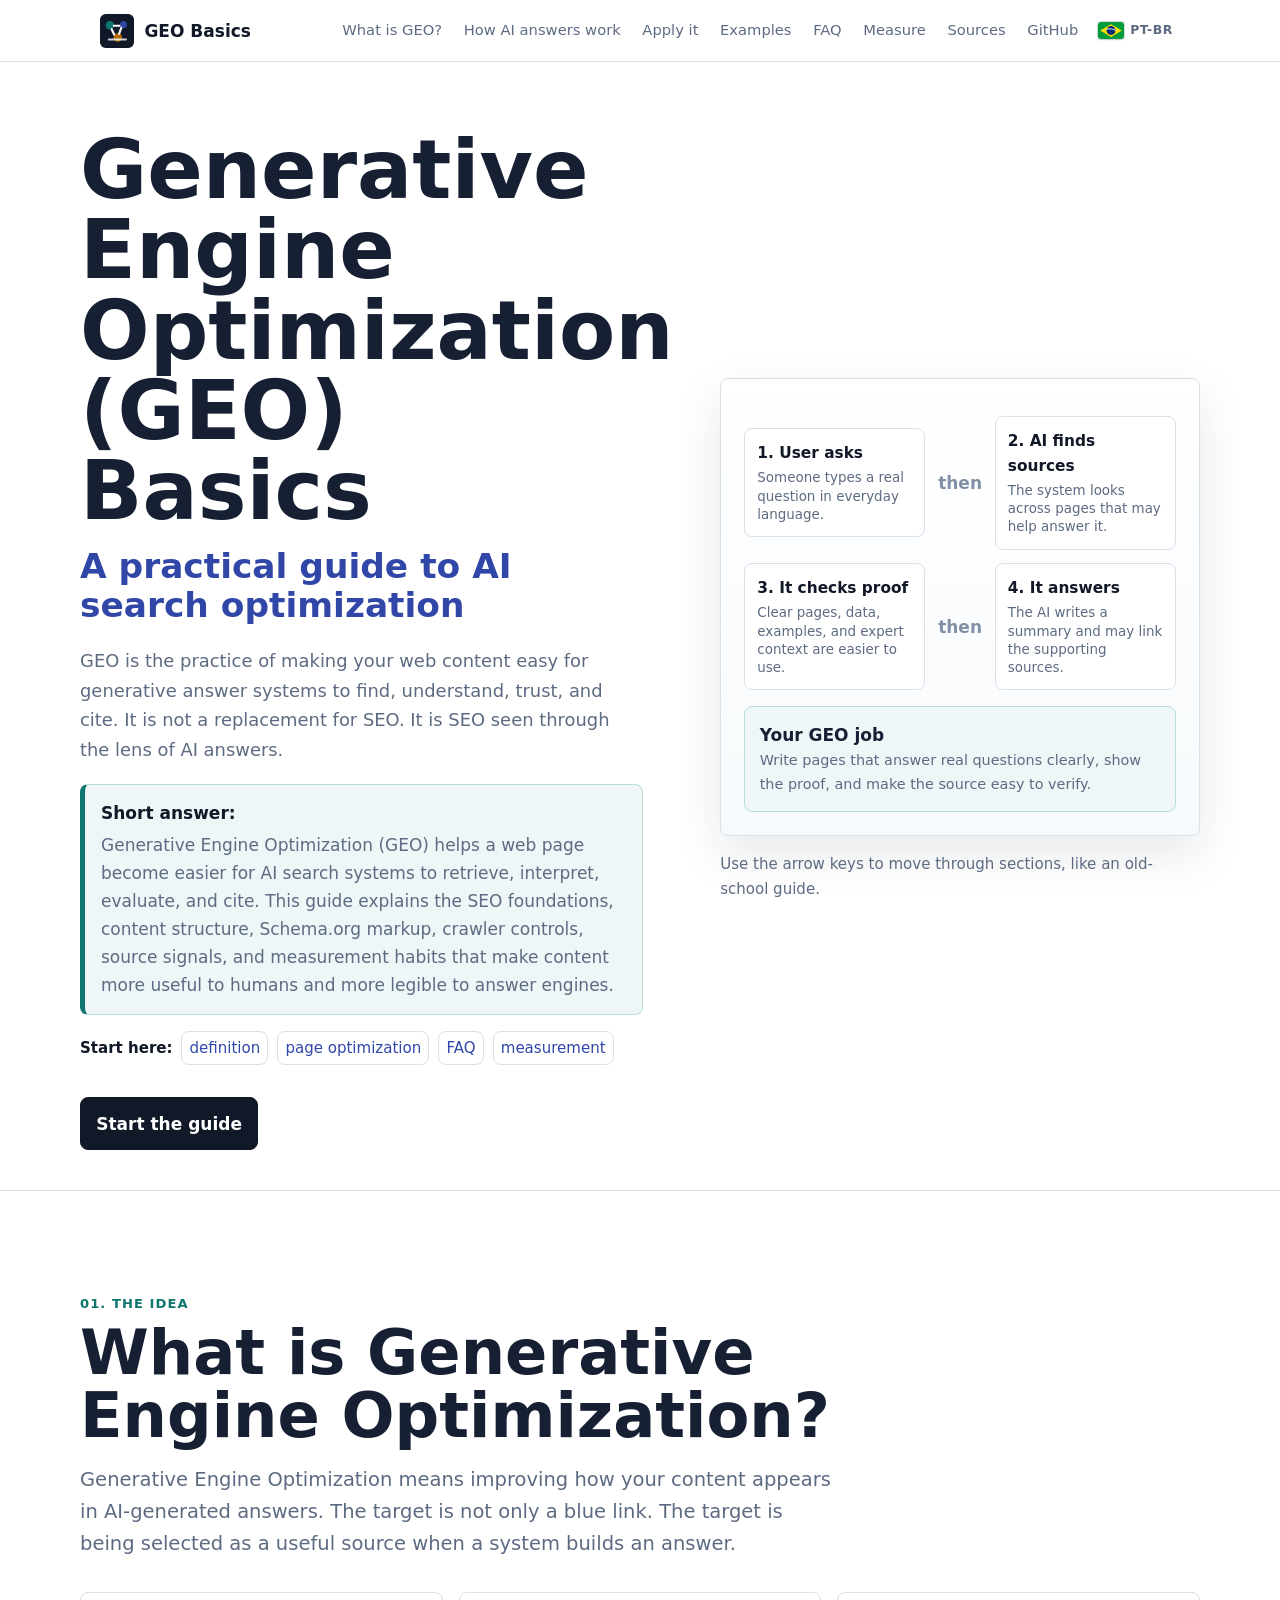
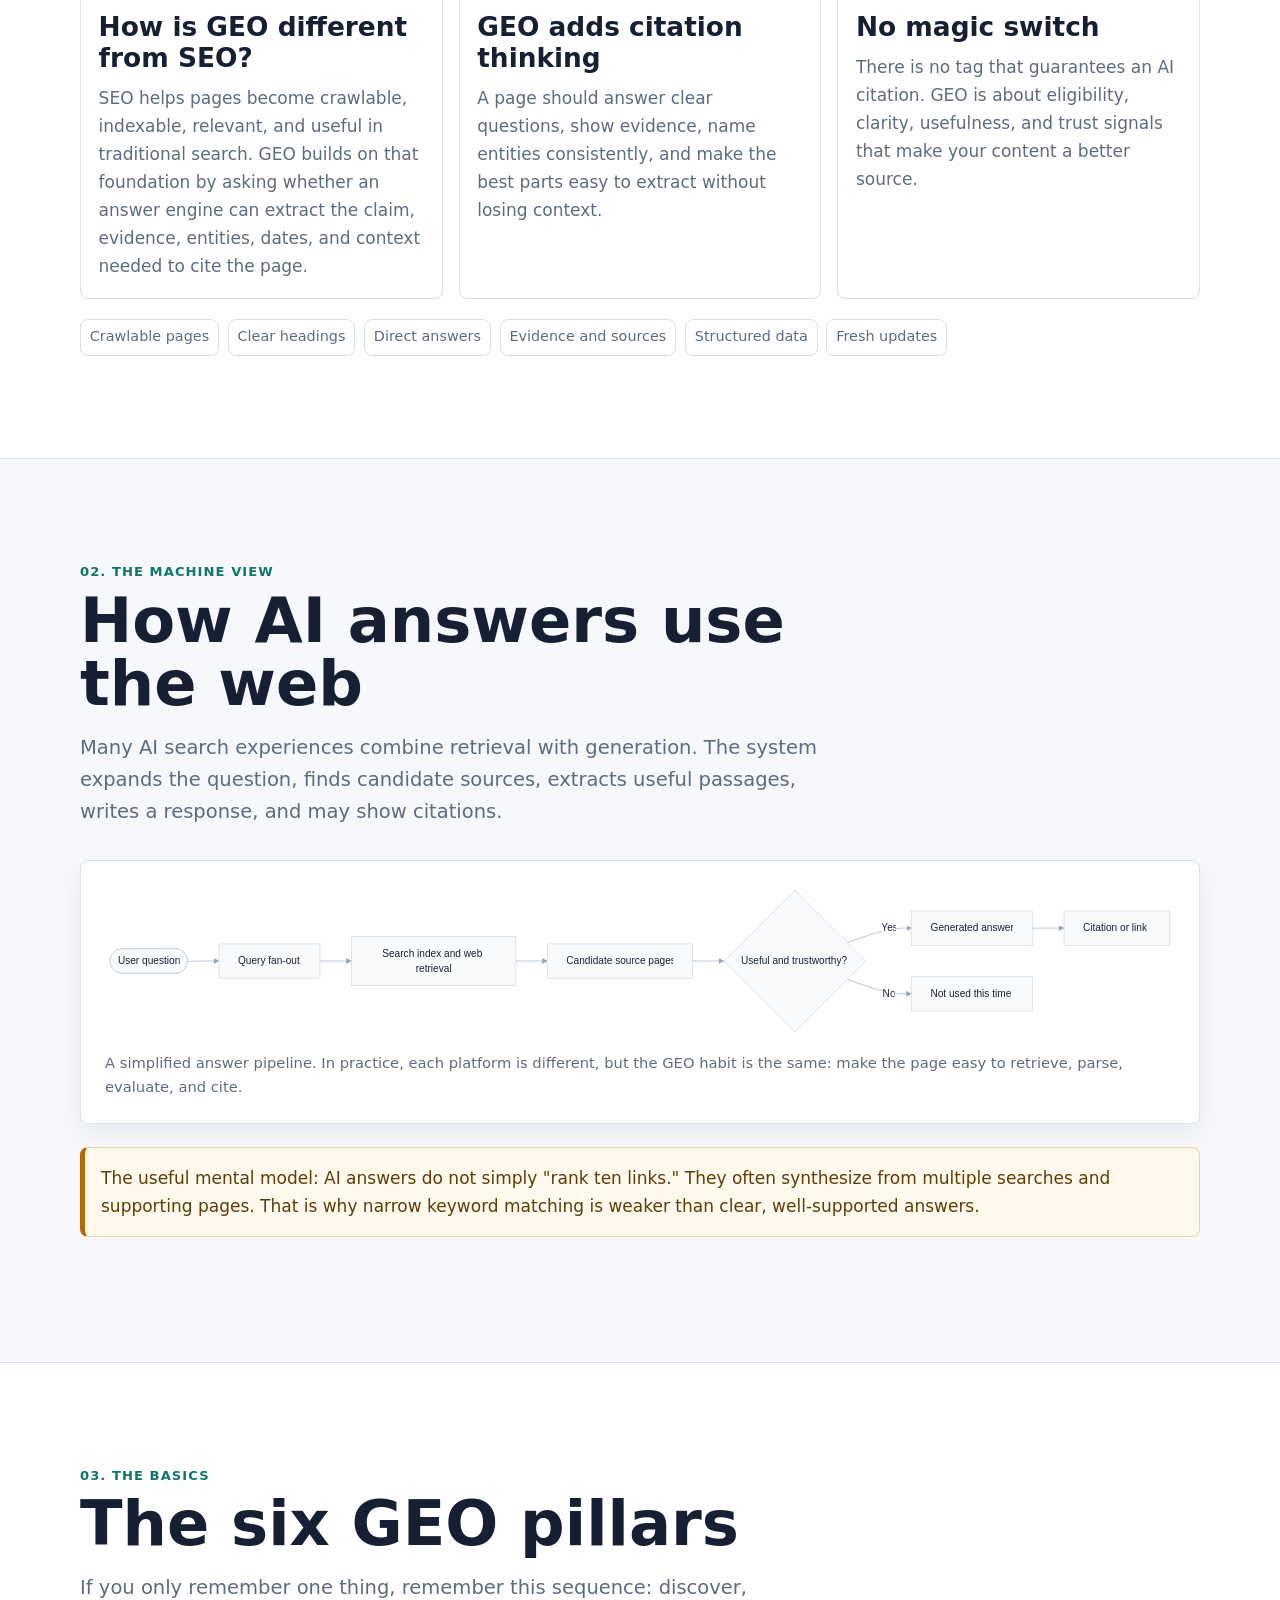
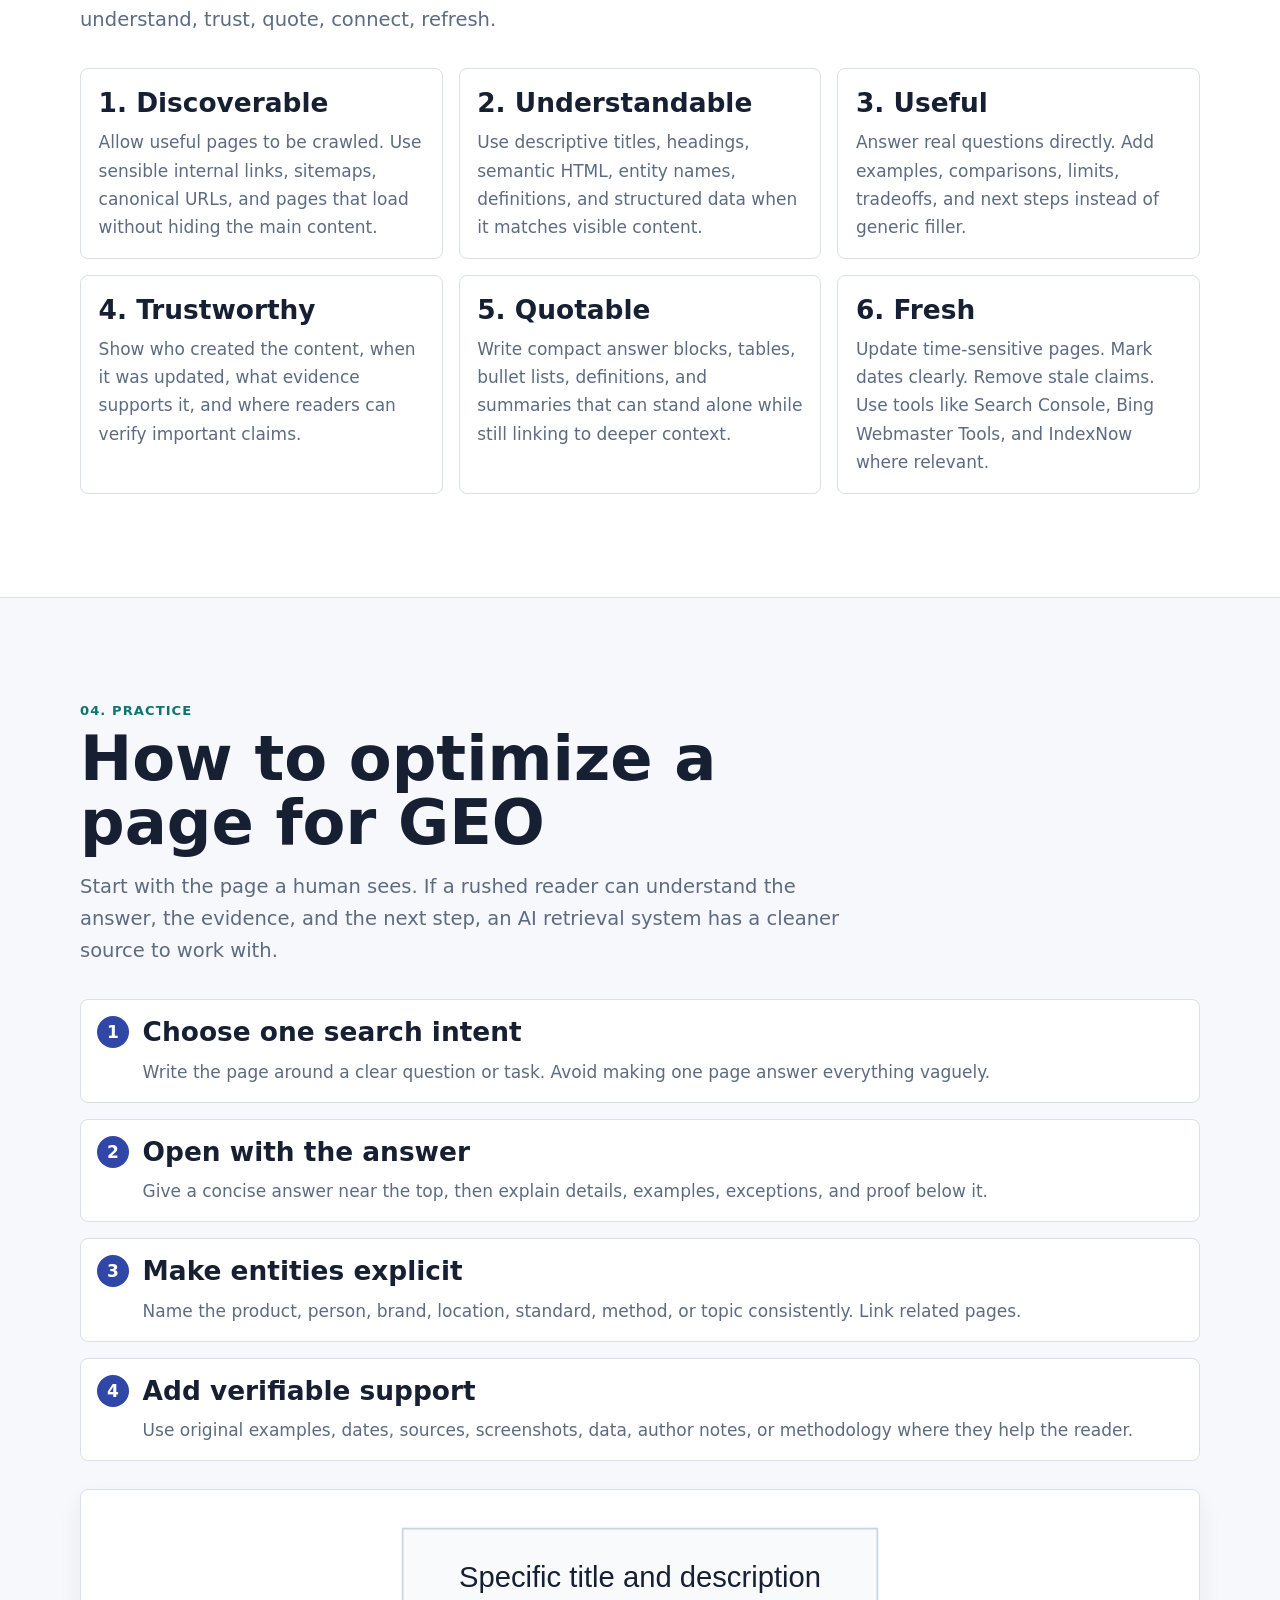
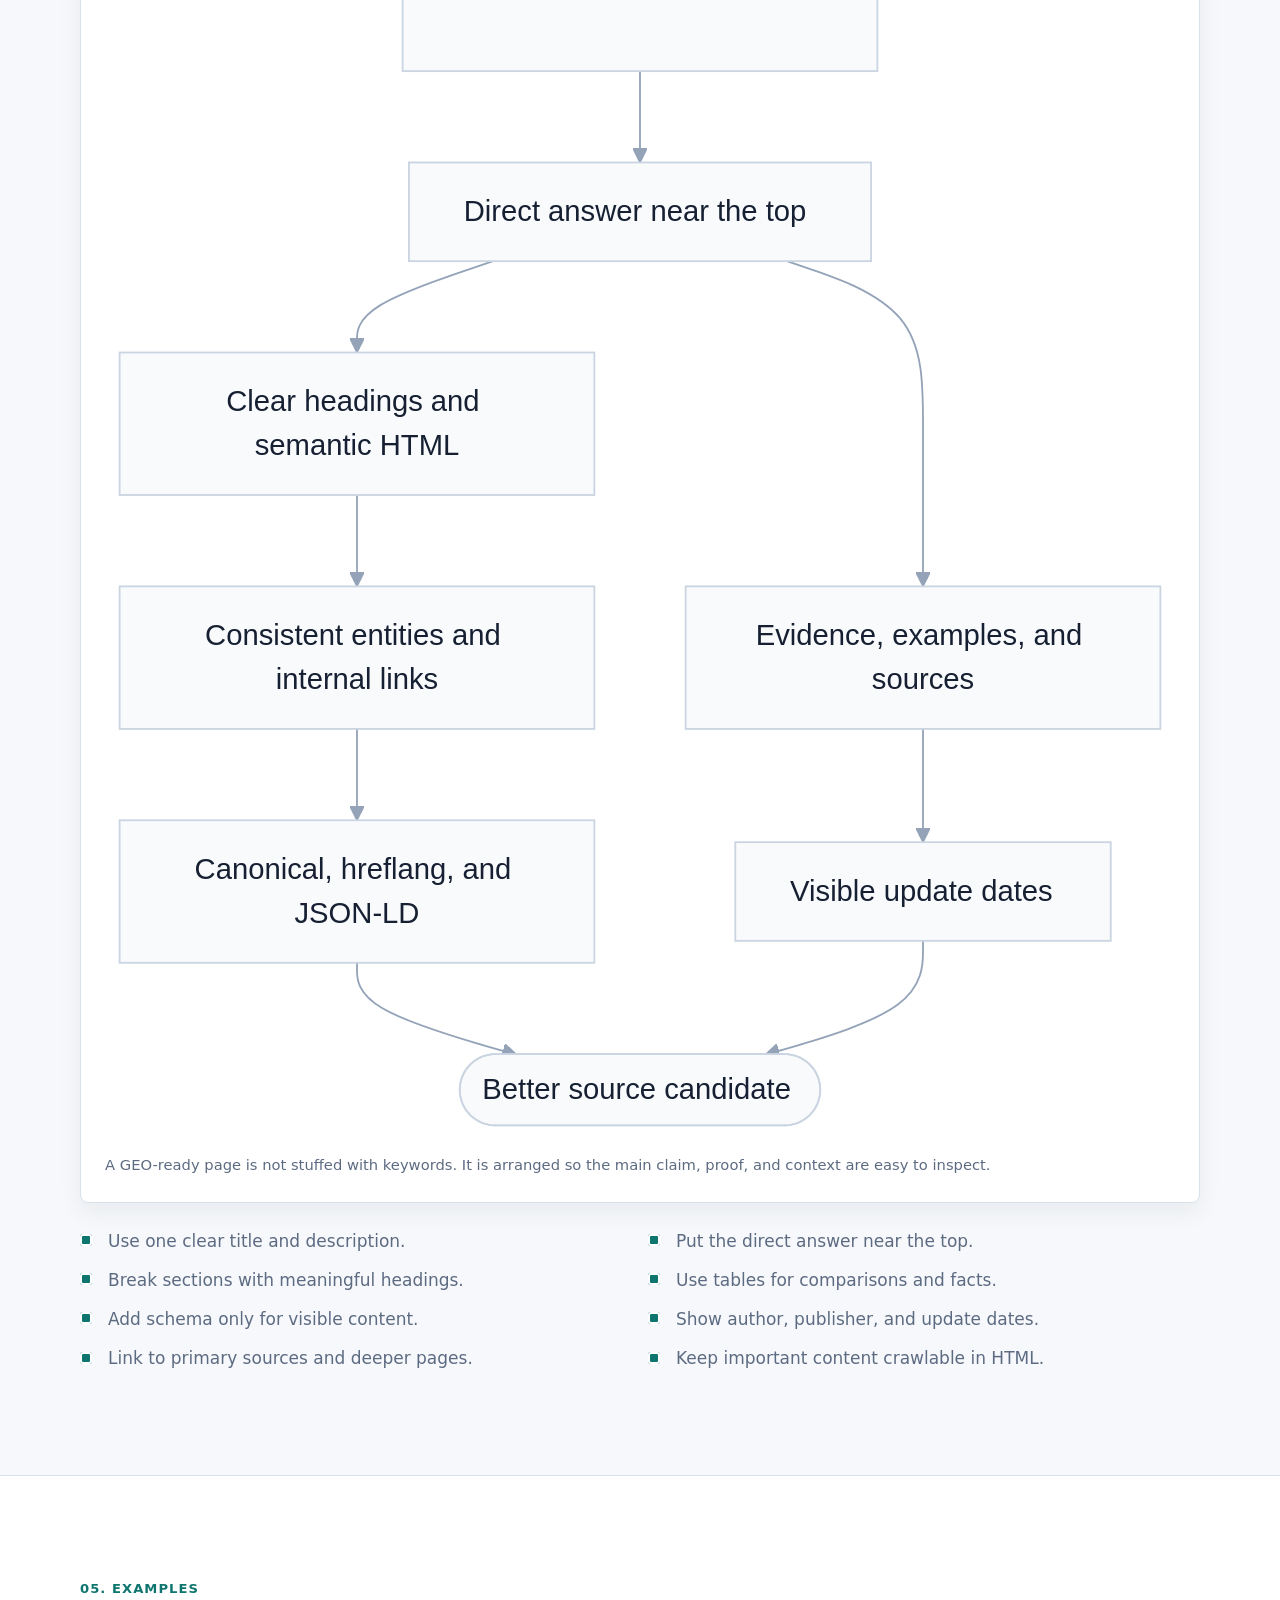
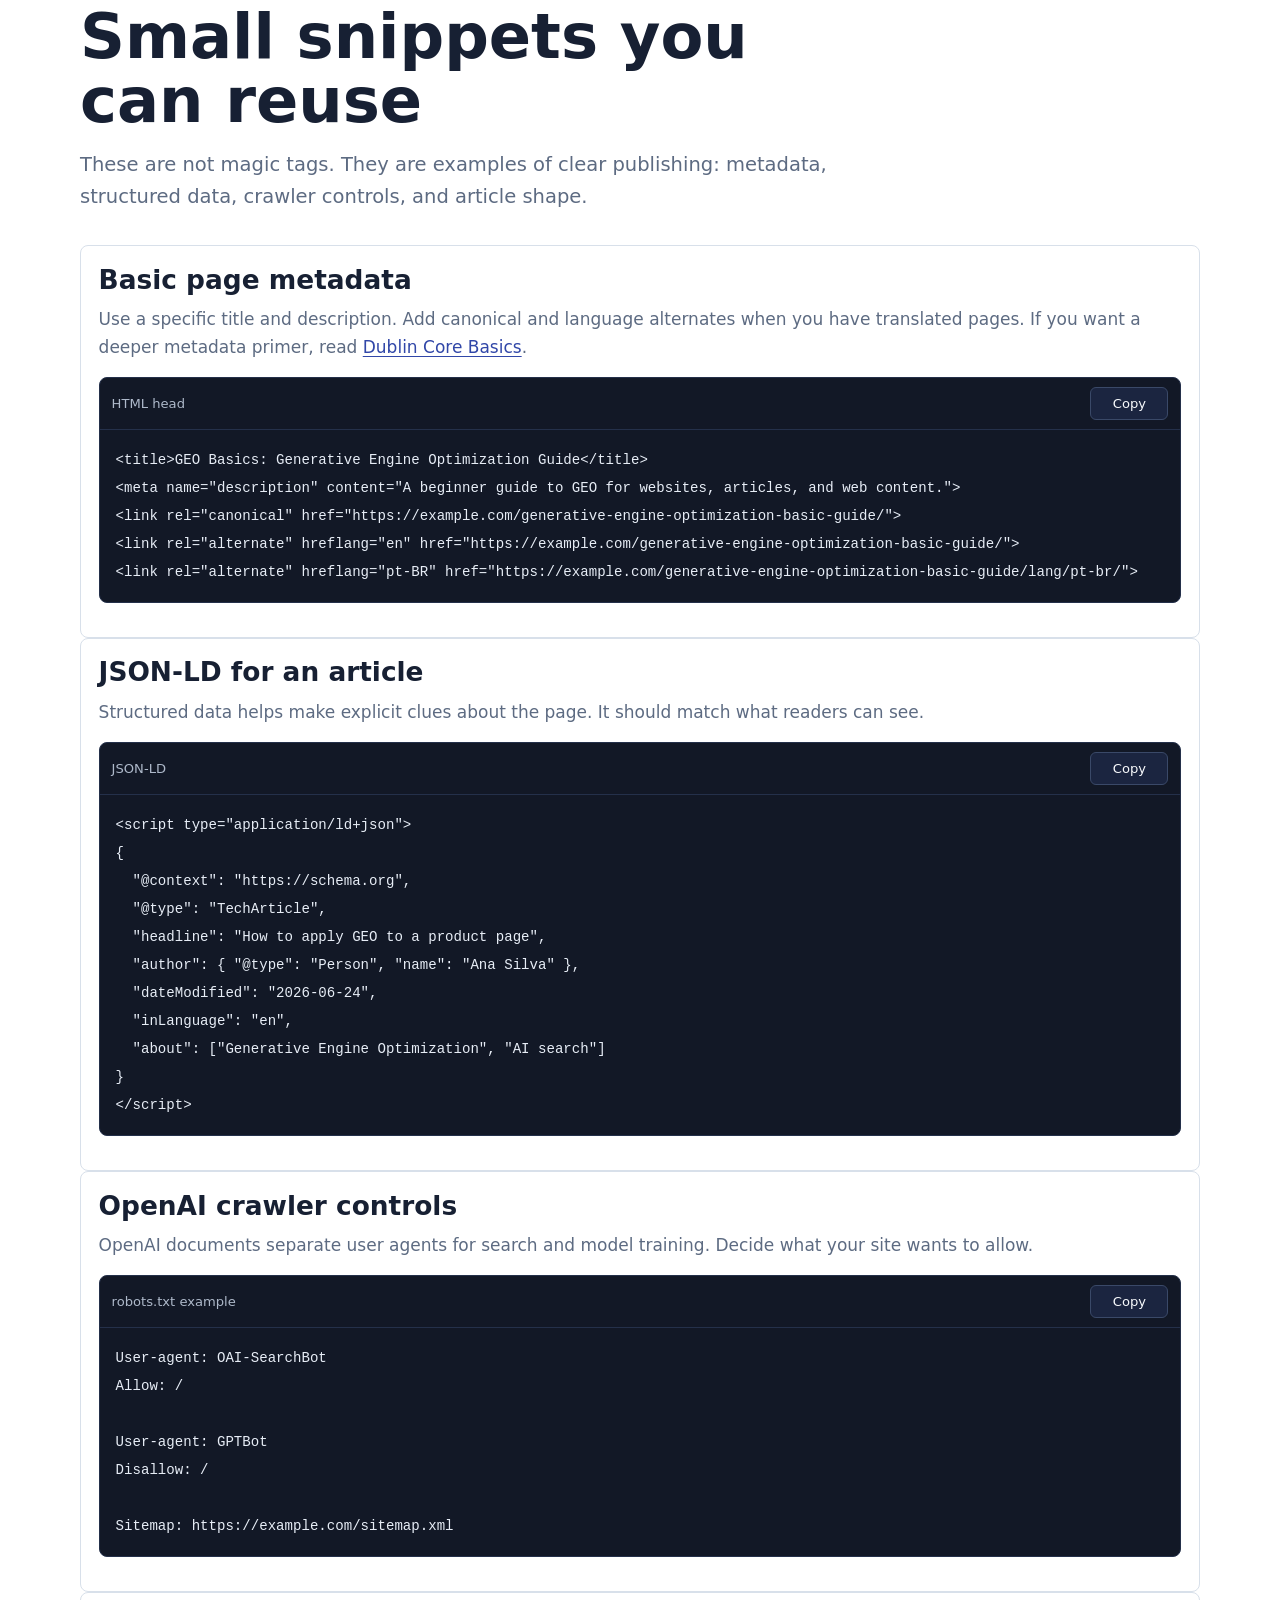
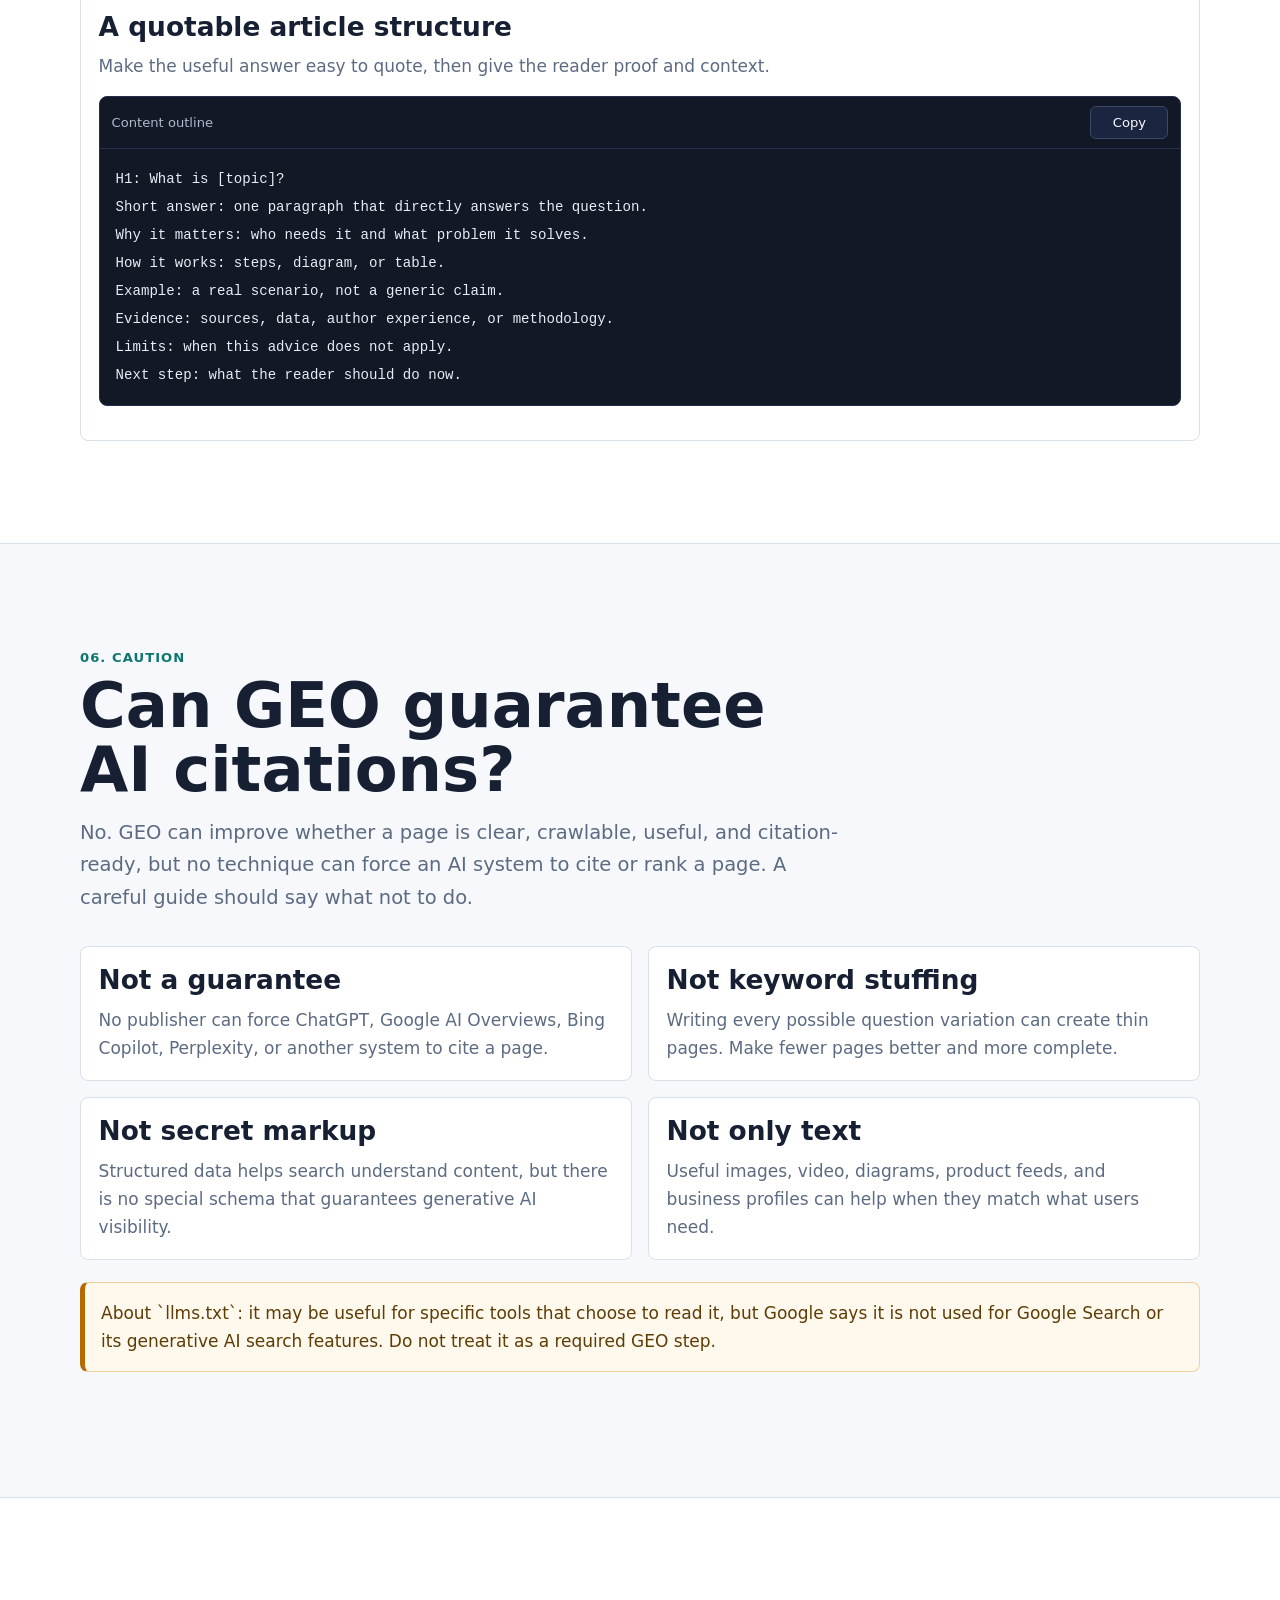
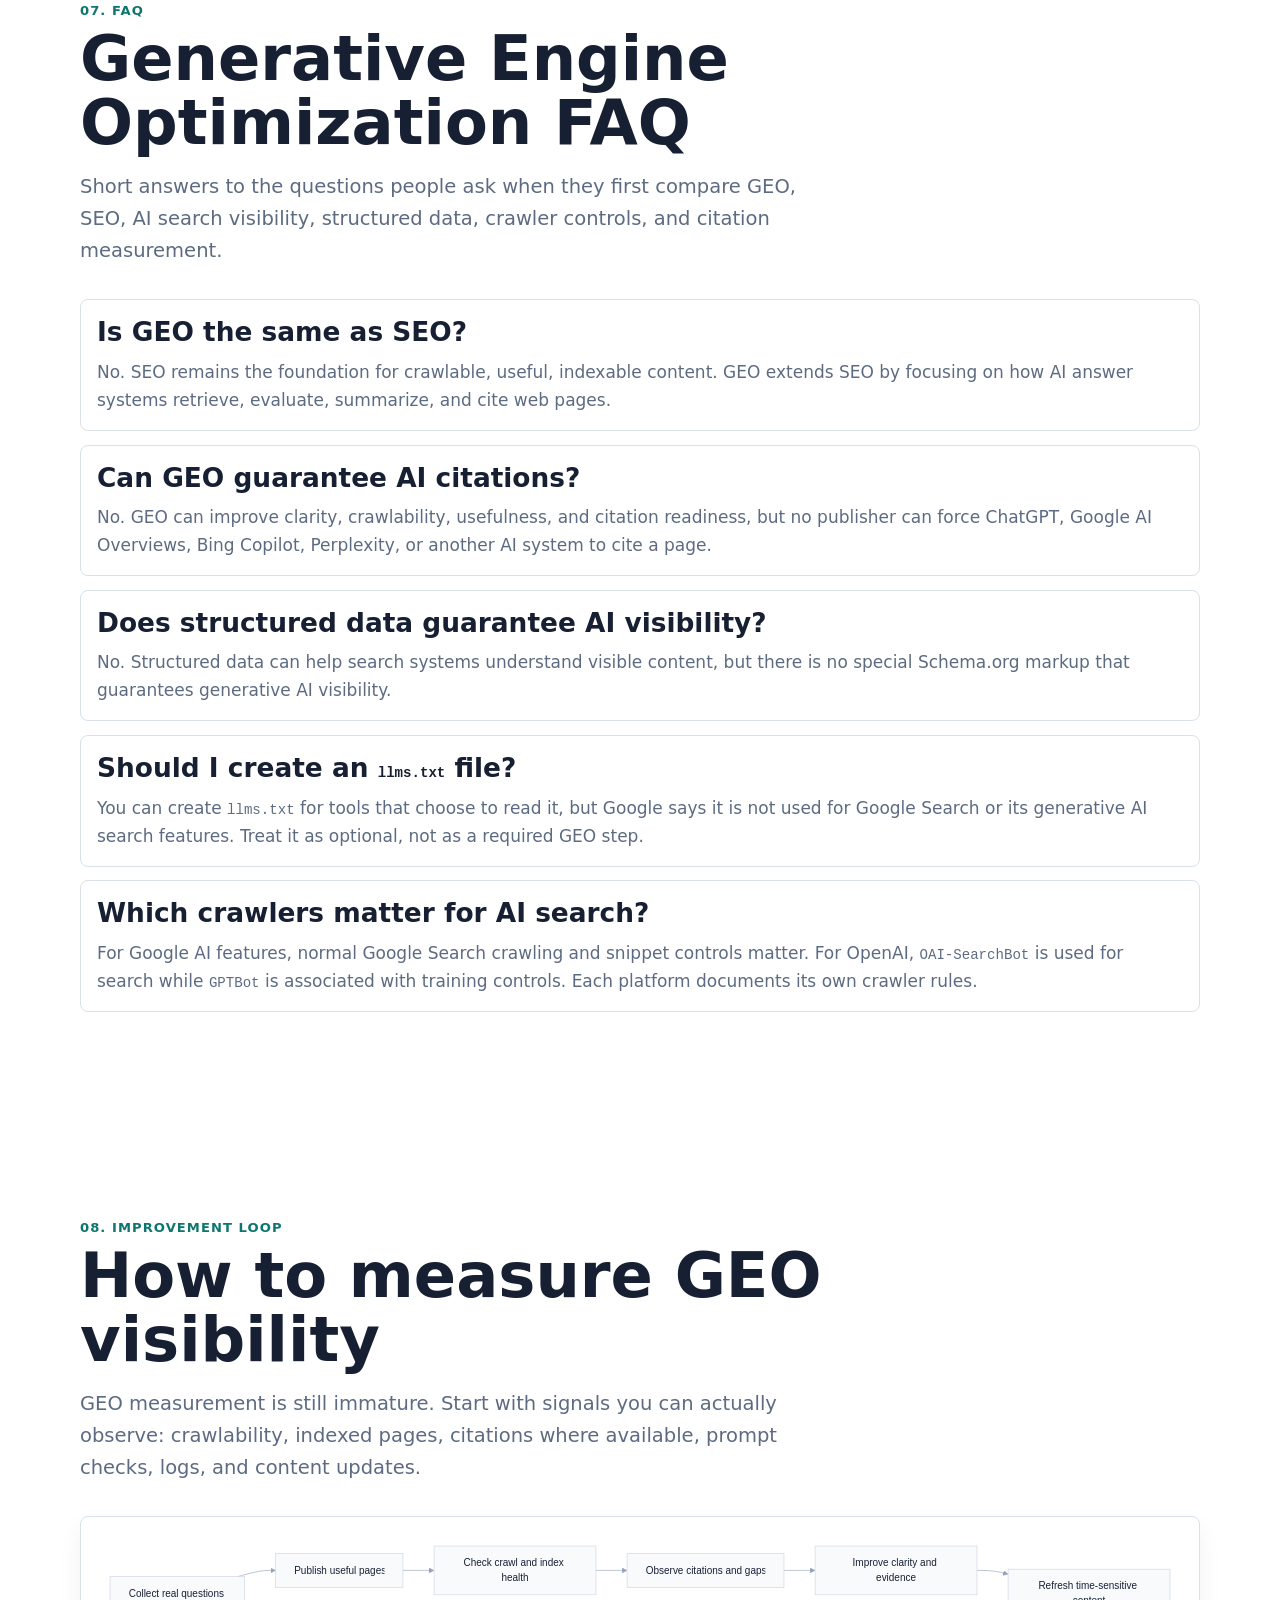
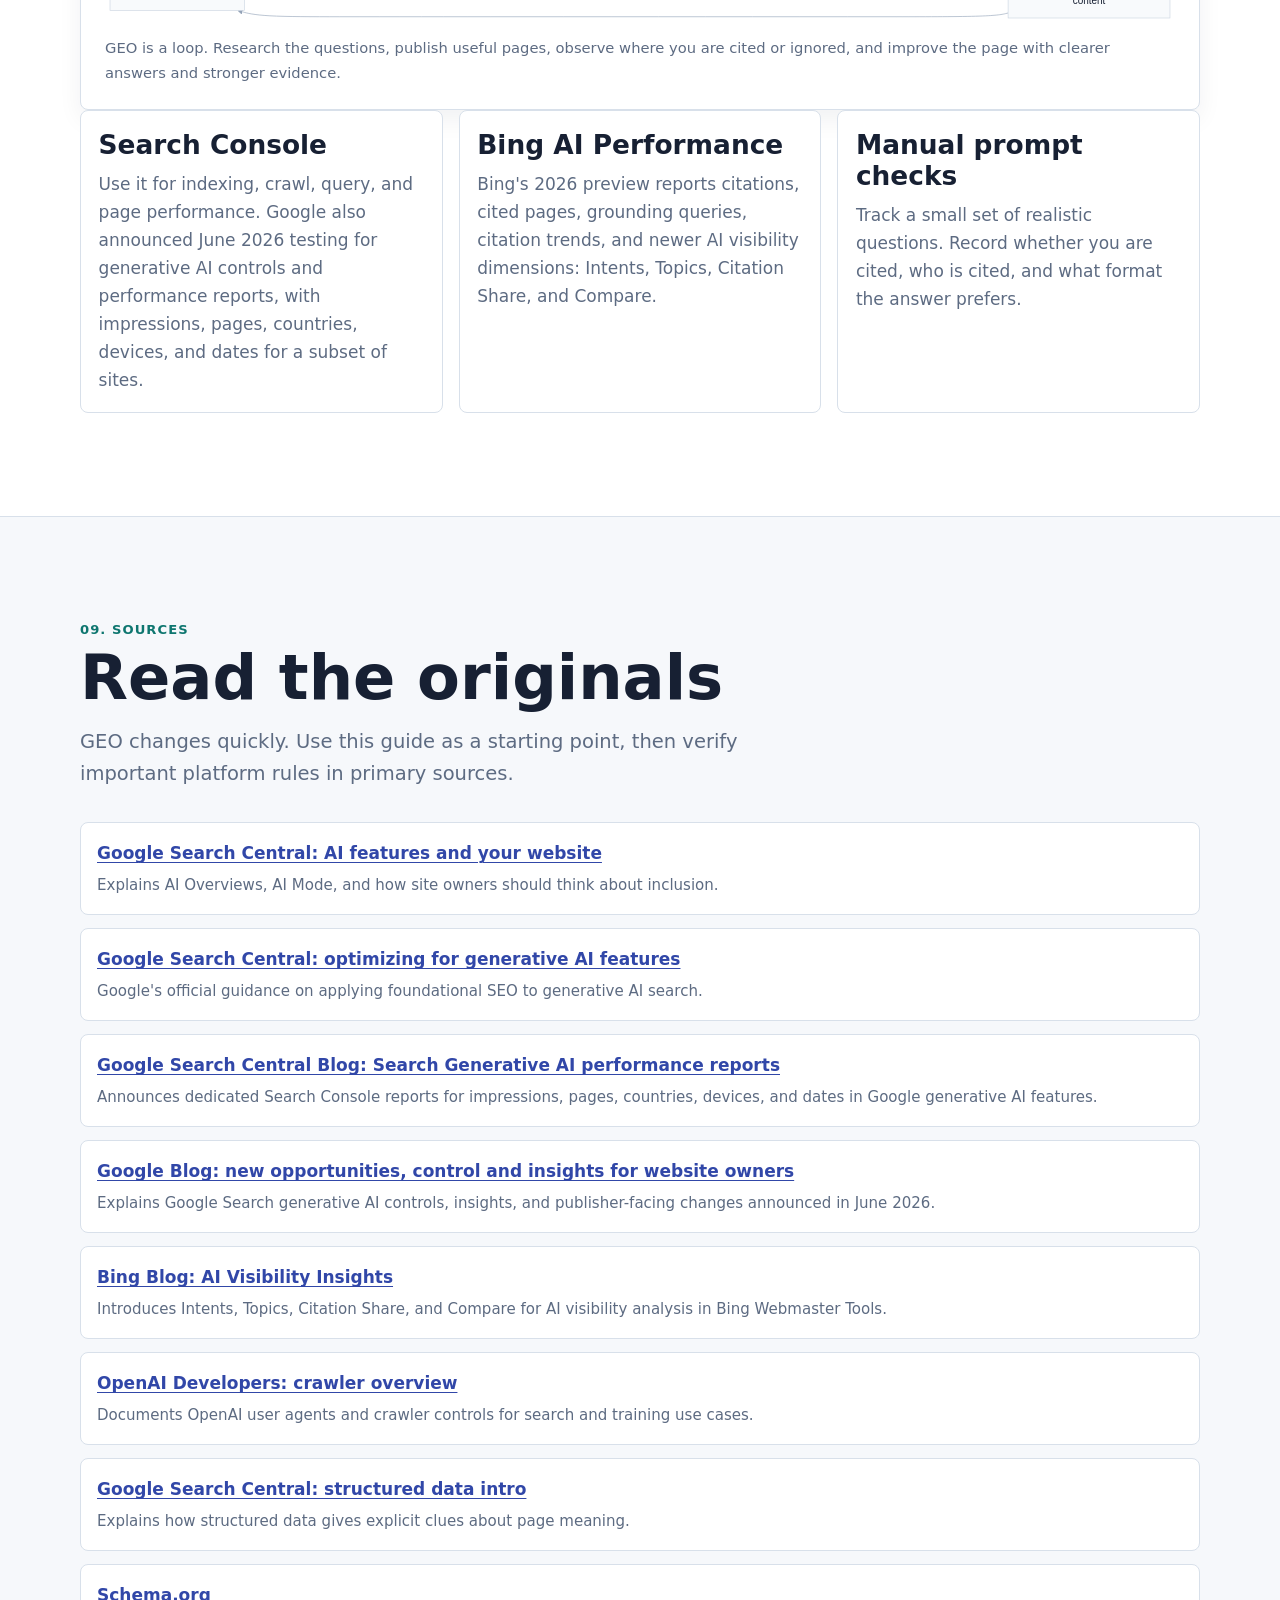
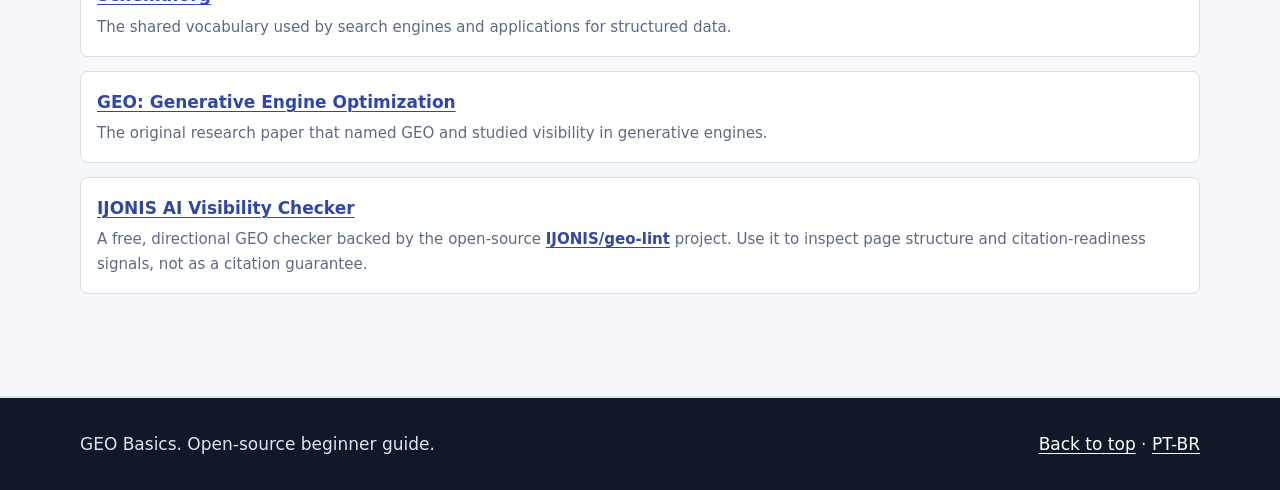
==== commit f8be8ac7: "Improve guide SEO and GEO discoverability" ====
--- a/index.html
+++ b/index.html
@@ -3,9 +3,9 @@
   <head>
     <meta charset="utf-8">
     <meta name="viewport" content="width=device-width, initial-scale=1">
-    <title>GEO Basics: Generative Engine Optimization Basic Guide</title>
-    <meta name="description" content="GEO Basics is a beginner guide to Generative Engine Optimization: how AI answer systems discover, understand, trust, and cite web content.">
-    <meta name="keywords" content="GEO, Generative Engine Optimization, AI search, SEO, AI Overviews, ChatGPT Search, Bing Copilot, structured data">
+    <title>GEO Basics: Generative Engine Optimization Guide for AI Search</title>
+    <meta name="description" content="Beginner guide to GEO, AI search visibility, citation-ready content, structured data, crawler controls, and measurement.">
+    <meta name="keywords" content="GEO, Generative Engine Optimization, generative engine optimization guide, AI search optimization, GEO guide, AI search visibility, AI citations, SEO, AI Overviews, ChatGPT Search, Bing Copilot, structured data">
     <meta name="author" content="Fernando Paladini">
     <meta name="robots" content="index, follow">
     <link rel="canonical" href="https://paladini.github.io/generative-engine-optimization-basic-guide/">
@@ -13,49 +13,135 @@
     <link rel="alternate" hreflang="pt-BR" href="https://paladini.github.io/generative-engine-optimization-basic-guide/lang/pt-br/">
     <link rel="alternate" hreflang="x-default" href="https://paladini.github.io/generative-engine-optimization-basic-guide/">
     <link rel="icon" href="assets/images/geo-mark.svg" type="image/svg+xml">
-    <link rel="stylesheet" href="assets/css/site.css?v=20260624b">
-
-    <meta name="DC.Title" content="GEO Basics: Generative Engine Optimization Basic Guide">
+    <link rel="stylesheet" href="assets/css/site.css?v=20260625a">
+
+    <meta name="DC.Title" content="GEO Basics: Generative Engine Optimization Guide for AI Search">
     <meta name="DC.Creator" content="Fernando Paladini">
     <meta name="DC.Subject" content="Generative Engine Optimization">
-    <meta name="DC.Description" content="A beginner guide to Generative Engine Optimization for websites, articles, and web content.">
+    <meta name="DC.Description" content="Beginner guide to GEO, AI search visibility, citation-ready content, structured data, crawler controls, and measurement.">
     <meta name="DC.Publisher" content="Fernando Paladini">
-    <meta name="DC.Date" content="2026-06-24">
+    <meta name="DC.Date" content="2026-06-25">
     <meta name="DC.Type" content="Text">
     <meta name="DC.Format" content="text/html">
     <meta name="DC.Identifier" content="https://paladini.github.io/generative-engine-optimization-basic-guide/">
     <meta name="DC.Language" content="en">
     <meta name="DC.Rights" content="MIT License">
 
-    <meta property="og:title" content="GEO Basics">
-    <meta property="og:description" content="A simple, source-backed beginner guide to Generative Engine Optimization.">
+    <meta property="og:title" content="GEO Basics: Generative Engine Optimization Guide for AI Search">
+    <meta property="og:description" content="A source-backed beginner guide to GEO, AI search optimization, citation-ready content, structured data, crawlers, and measurement.">
     <meta property="og:type" content="article">
     <meta property="og:url" content="https://paladini.github.io/generative-engine-optimization-basic-guide/">
-    <meta property="og:image" content="https://paladini.github.io/generative-engine-optimization-basic-guide/assets/images/geo-mark.svg">
-    <meta name="twitter:card" content="summary">
-    <meta name="twitter:title" content="GEO Basics">
-    <meta name="twitter:description" content="A simple, source-backed beginner guide to Generative Engine Optimization.">
-    <meta name="twitter:image" content="https://paladini.github.io/generative-engine-optimization-basic-guide/assets/images/geo-mark.svg">
+    <meta property="og:image" content="https://paladini.github.io/generative-engine-optimization-basic-guide/assets/images/geo-basics-social.png">
+    <meta name="twitter:card" content="summary_large_image">
+    <meta name="twitter:title" content="GEO Basics: Generative Engine Optimization Guide for AI Search">
+    <meta name="twitter:description" content="A source-backed beginner guide to GEO, AI search optimization, citation-ready content, structured data, crawlers, and measurement.">
+    <meta name="twitter:image" content="https://paladini.github.io/generative-engine-optimization-basic-guide/assets/images/geo-basics-social.png">
 
     <script type="application/ld+json">
       {
         "@context": "https://schema.org",
-        "@type": "TechArticle",
-        "headline": "GEO Basics: Generative Engine Optimization Basic Guide",
-        "description": "A beginner guide to Generative Engine Optimization for websites, articles, and web content.",
-        "author": {
-          "@type": "Person",
-          "name": "Fernando Paladini"
-        },
-        "datePublished": "2026-06-24",
-        "dateModified": "2026-06-24",
-        "inLanguage": "en",
-        "about": [
-          "Generative Engine Optimization",
-          "AI search",
-          "Search engine optimization"
-        ],
-        "license": "https://opensource.org/license/mit"
+        "@graph": [
+          {
+            "@type": "TechArticle",
+            "@id": "https://paladini.github.io/generative-engine-optimization-basic-guide/#article",
+            "headline": "GEO Basics: Generative Engine Optimization Guide for AI Search",
+            "description": "Beginner guide to GEO, AI search visibility, citation-ready content, structured data, crawler controls, and measurement.",
+            "author": {
+              "@type": "Person",
+              "name": "Fernando Paladini"
+            },
+            "publisher": {
+              "@type": "Organization",
+              "name": "GEO Basics",
+              "url": "https://paladini.github.io/generative-engine-optimization-basic-guide/",
+              "logo": {
+                "@type": "ImageObject",
+                "url": "https://paladini.github.io/generative-engine-optimization-basic-guide/assets/images/geo-mark.svg"
+              }
+            },
+            "datePublished": "2026-06-24",
+            "dateModified": "2026-06-25",
+            "inLanguage": "en",
+            "mainEntityOfPage": "https://paladini.github.io/generative-engine-optimization-basic-guide/",
+            "url": "https://paladini.github.io/generative-engine-optimization-basic-guide/",
+            "image": "https://paladini.github.io/generative-engine-optimization-basic-guide/assets/images/geo-basics-social.png",
+            "keywords": [
+              "Generative Engine Optimization",
+              "GEO basics",
+              "GEO guide",
+              "AI search optimization",
+              "AI search visibility",
+              "citation-ready content",
+              "structured data",
+              "crawler controls"
+            ],
+            "about": [
+              "Generative Engine Optimization",
+              "AI search",
+              "Search engine optimization"
+            ],
+            "mentions": [
+              "Google AI Overviews",
+              "Google AI Mode",
+              "ChatGPT Search",
+              "Bing Copilot",
+              "Bing AI Performance",
+              "Schema.org",
+              "OAI-SearchBot",
+              "GPTBot",
+              "llms.txt"
+            ],
+            "isAccessibleForFree": true,
+            "license": "https://opensource.org/license/mit"
+          },
+          {
+            "@type": "FAQPage",
+            "@id": "https://paladini.github.io/generative-engine-optimization-basic-guide/#faq",
+            "inLanguage": "en",
+            "mainEntity": [
+              {
+                "@type": "Question",
+                "name": "Is GEO the same as SEO?",
+                "acceptedAnswer": {
+                  "@type": "Answer",
+                  "text": "No. SEO remains the foundation for crawlable, useful, indexable content. GEO extends SEO by focusing on how AI answer systems retrieve, evaluate, summarize, and cite web pages."
+                }
+              },
+              {
+                "@type": "Question",
+                "name": "Can GEO guarantee AI citations?",
+                "acceptedAnswer": {
+                  "@type": "Answer",
+                  "text": "No. GEO can improve clarity, crawlability, usefulness, and citation readiness, but no publisher can force ChatGPT, Google AI Overviews, Bing Copilot, Perplexity, or another AI system to cite a page."
+                }
+              },
+              {
+                "@type": "Question",
+                "name": "Does structured data guarantee AI visibility?",
+                "acceptedAnswer": {
+                  "@type": "Answer",
+                  "text": "No. Structured data can help search systems understand visible content, but there is no special Schema.org markup that guarantees generative AI visibility."
+                }
+              },
+              {
+                "@type": "Question",
+                "name": "Should I create an llms.txt file?",
+                "acceptedAnswer": {
+                  "@type": "Answer",
+                  "text": "You can create llms.txt for tools that choose to read it, but Google says it is not used for Google Search or its generative AI search features. Treat it as optional, not as a required GEO step."
+                }
+              },
+              {
+                "@type": "Question",
+                "name": "Which crawlers matter for AI search?",
+                "acceptedAnswer": {
+                  "@type": "Answer",
+                  "text": "For Google AI features, normal Google Search crawling and snippet controls matter. For OpenAI, OAI-SearchBot is used for search while GPTBot is associated with training controls. Each platform documents its own crawler rules."
+                }
+              }
+            ]
+          }
+        ]
       }
     </script>
   </head>
@@ -74,7 +160,9 @@
           <a href="#systems">How AI answers work</a>
           <a href="#apply">Apply it</a>
           <a href="#examples">Examples</a>
+          <a href="#faq">FAQ</a>
           <a href="#measure">Measure</a>
+          <a href="#sources">Sources</a>
           <a href="https://github.com/paladini/generative-engine-optimization-basic-guide" target="_blank" rel="noopener">GitHub</a>
           <a class="language-switch" href="lang/pt-br/index.html" hreflang="pt-BR" lang="pt-BR" aria-label="Ler em Português do Brasil" title="Ler em Português do Brasil">
             <img class="flag-icon" src="assets/images/flag-br.svg" alt="" width="36" height="24" loading="lazy">
@@ -88,13 +176,29 @@
     <section class="hero" id="top">
       <div class="hero__inner">
         <div>
-          <h1>GEO Basics</h1>
-          <p class="hero__subtitle">Generative Engine Optimization: Basic Guide</p>
+          <h1>Generative Engine Optimization (GEO) Basics</h1>
+          <p class="hero__subtitle">A practical guide to AI search optimization</p>
           <p class="hero__text">
             GEO is the practice of making your web content easy for generative answer systems to find,
             understand, trust, and cite. It is not a replacement for SEO. It is SEO seen through the
             lens of AI answers.
           </p>
+          <div class="answer-block" aria-label="Short answer">
+            <strong>Short answer:</strong>
+            <p>
+              Generative Engine Optimization (GEO) helps a web page become easier for AI search systems
+              to retrieve, interpret, evaluate, and cite. This guide explains the SEO foundations, content
+              structure, Schema.org markup, crawler controls, source signals, and measurement habits that
+              make content more useful to humans and more legible to answer engines.
+            </p>
+          </div>
+          <nav class="reading-path" aria-label="Recommended reading path">
+            <span>Start here:</span>
+            <a href="#what">definition</a>
+            <a href="#apply">page optimization</a>
+            <a href="#faq">FAQ</a>
+            <a href="#measure">measurement</a>
+          </nav>
           <div class="hero__actions">
             <a class="button button--primary" href="#what">Start the guide</a>
           </div>
@@ -139,7 +243,7 @@
         <div class="section__inner">
           <div class="section__header">
             <span class="section__number">01. The idea</span>
-            <h2>What is GEO?</h2>
+            <h2>What is Generative Engine Optimization?</h2>
             <p class="lead">
               Generative Engine Optimization means improving how your content appears in AI-generated answers.
               The target is not only a blue link. The target is being selected as a useful source when a system
@@ -149,10 +253,11 @@
 
           <div class="grid grid--3">
             <article class="card">
-              <h3>SEO still matters</h3>
+              <h3>How is GEO different from SEO?</h3>
               <p>
-                Generative search systems usually depend on crawlable, indexable web content. If a page cannot
-                be found and understood by search, it is unlikely to help an AI answer.
+                SEO helps pages become crawlable, indexable, relevant, and useful in traditional search. GEO
+                builds on that foundation by asking whether an answer engine can extract the claim, evidence,
+                entities, dates, and context needed to cite the page.
               </p>
             </article>
             <article class="card">
@@ -255,7 +360,7 @@
         <div class="section__inner">
           <div class="section__header">
             <span class="section__number">04. Practice</span>
-            <h2>How to apply GEO to a page</h2>
+            <h2>How to optimize a page for GEO</h2>
             <p class="lead">
               Start with the page a human sees. If a rushed reader can understand the answer, the evidence,
               and the next step, an AI retrieval system has a cleaner source to work with.
@@ -401,9 +506,10 @@
         <div class="section__inner">
           <div class="section__header">
             <span class="section__number">06. Caution</span>
-            <h2>What GEO is not</h2>
-            <p class="lead">
-              Because GEO is new, the name attracts overconfident advice. A careful guide should say what not to do.
+            <h2>Can GEO guarantee AI citations?</h2>
+            <p class="lead">
+              No. GEO can improve whether a page is clear, crawlable, useful, and citation-ready, but no technique
+              can force an AI system to cite or rank a page. A careful guide should say what not to do.
             </p>
           </div>
 
@@ -435,11 +541,47 @@
         </div>
       </section>
 
+      <section class="section" id="faq">
+        <div class="section__inner">
+          <div class="section__header">
+            <span class="section__number">07. FAQ</span>
+            <h2>Generative Engine Optimization FAQ</h2>
+            <p class="lead">
+              Short answers to the questions people ask when they first compare GEO, SEO, AI search visibility,
+              structured data, crawler controls, and citation measurement.
+            </p>
+          </div>
+
+          <div class="faq-list">
+            <article class="faq-item">
+              <h3>Is GEO the same as SEO?</h3>
+              <p>No. SEO remains the foundation for crawlable, useful, indexable content. GEO extends SEO by focusing on how AI answer systems retrieve, evaluate, summarize, and cite web pages.</p>
+            </article>
+            <article class="faq-item">
+              <h3>Can GEO guarantee AI citations?</h3>
+              <p>No. GEO can improve clarity, crawlability, usefulness, and citation readiness, but no publisher can force ChatGPT, Google AI Overviews, Bing Copilot, Perplexity, or another AI system to cite a page.</p>
+            </article>
+            <article class="faq-item">
+              <h3>Does structured data guarantee AI visibility?</h3>
+              <p>No. Structured data can help search systems understand visible content, but there is no special Schema.org markup that guarantees generative AI visibility.</p>
+            </article>
+            <article class="faq-item">
+              <h3>Should I create an <code>llms.txt</code> file?</h3>
+              <p>You can create <code>llms.txt</code> for tools that choose to read it, but Google says it is not used for Google Search or its generative AI search features. Treat it as optional, not as a required GEO step.</p>
+            </article>
+            <article class="faq-item">
+              <h3>Which crawlers matter for AI search?</h3>
+              <p>For Google AI features, normal Google Search crawling and snippet controls matter. For OpenAI, <code>OAI-SearchBot</code> is used for search while <code>GPTBot</code> is associated with training controls. Each platform documents its own crawler rules.</p>
+            </article>
+          </div>
+        </div>
+      </section>
+
       <section class="section" id="measure">
         <div class="section__inner">
           <div class="section__header">
-            <span class="section__number">07. Improvement loop</span>
-            <h2>How to measure GEO work</h2>
+            <span class="section__number">08. Improvement loop</span>
+            <h2>How to measure GEO visibility</h2>
             <p class="lead">
               GEO measurement is still immature. Start with signals you can actually observe: crawlability,
               indexed pages, citations where available, prompt checks, logs, and content updates.
@@ -457,11 +599,11 @@
           <div class="grid grid--3">
             <article class="card">
               <h3>Search Console</h3>
-              <p>Use it for indexing, crawl, query, and page performance. It is still the basic health check for Google discovery.</p>
+              <p>Use it for indexing, crawl, query, and page performance. Google also announced June 2026 testing for generative AI controls and performance reports, with impressions, pages, countries, devices, and dates for a subset of sites.</p>
             </article>
             <article class="card">
               <h3>Bing AI Performance</h3>
-              <p>Bing's 2026 preview reports citations, cited pages, grounding queries, and citation trends for supported Microsoft AI surfaces.</p>
+              <p>Bing's 2026 preview reports citations, cited pages, grounding queries, citation trends, and newer AI visibility dimensions: Intents, Topics, Citation Share, and Compare.</p>
             </article>
             <article class="card">
               <h3>Manual prompt checks</h3>
@@ -474,7 +616,7 @@
       <section class="section section--soft" id="sources">
         <div class="section__inner">
           <div class="section__header">
-            <span class="section__number">08. Sources</span>
+            <span class="section__number">09. Sources</span>
             <h2>Read the originals</h2>
             <p class="lead">
               GEO changes quickly. Use this guide as a starting point, then verify important platform rules in primary sources.
@@ -491,8 +633,16 @@
               <span>Google's official guidance on applying foundational SEO to generative AI search.</span>
             </article>
             <article class="source">
-              <a href="https://blogs.bing.com/webmaster/February-2026/Introducing-AI-Performance-in-Bing-Webmaster-Tools-Public-Preview" target="_blank" rel="noopener">Bing Webmaster Blog: AI Performance</a>
-              <span>Introduces citation and grounding-query reporting for Microsoft AI experiences.</span>
+              <a href="https://developers.google.com/search/blog/2026/06/gen-ai-performance-reports" target="_blank" rel="noopener">Google Search Central Blog: Search Generative AI performance reports</a>
+              <span>Announces dedicated Search Console reports for impressions, pages, countries, devices, and dates in Google generative AI features.</span>
+            </article>
+            <article class="source">
+              <a href="https://blog.google/products-and-platforms/products/search/new-controls-website-owners/" target="_blank" rel="noopener">Google Blog: new opportunities, control and insights for website owners</a>
+              <span>Explains Google Search generative AI controls, insights, and publisher-facing changes announced in June 2026.</span>
+            </article>
+            <article class="source">
+              <a href="https://blogs.bing.com/search/June-2026/New-AI-Visibility-Insights-in-Bing-Webmaster-Tools-Intents-Topics-Citation-Share-Compare" target="_blank" rel="noopener">Bing Blog: AI Visibility Insights</a>
+              <span>Introduces Intents, Topics, Citation Share, and Compare for AI visibility analysis in Bing Webmaster Tools.</span>
             </article>
             <article class="source">
               <a href="https://developers.openai.com/api/docs/bots" target="_blank" rel="noopener">OpenAI Developers: crawler overview</a>
@@ -526,6 +676,6 @@
       </div>
     </footer>
 
-    <script src="assets/js/site.js?v=20260624b" defer></script>
+    <script src="assets/js/site.js?v=20260625a" defer></script>
   </body>
 </html>
--- a/assets/css/site.css
+++ b/assets/css/site.css
@@ -202,9 +202,9 @@
 
 .hero h1 {
   margin: 0;
-  max-width: 10ch;
-  font-size: clamp(3.2rem, 8vw, 7.4rem);
-  line-height: 0.95;
+  max-width: 13ch;
+  font-size: clamp(2.75rem, 6.4vw, 5.9rem);
+  line-height: 0.98;
   letter-spacing: 0;
 }
 
@@ -222,6 +222,54 @@
   max-width: 40rem;
   color: var(--muted);
   font-size: 1.12rem;
+}
+
+.answer-block {
+  margin-top: 1.2rem;
+  max-width: 43rem;
+  border: 1px solid #b7ded9;
+  border-left: 5px solid var(--teal);
+  border-radius: var(--radius);
+  background: var(--surface-strong);
+  padding: 0.9rem 1rem;
+}
+
+.answer-block strong {
+  color: var(--ink);
+}
+
+.answer-block p {
+  margin: 0.25rem 0 0;
+  color: var(--muted);
+}
+
+.reading-path {
+  display: flex;
+  align-items: center;
+  flex-wrap: wrap;
+  gap: 0.55rem;
+  margin-top: 1rem;
+  color: var(--muted);
+  font-size: 0.94rem;
+}
+
+.reading-path span {
+  font-weight: 800;
+  color: var(--ink);
+}
+
+.reading-path a {
+  border: 1px solid var(--line);
+  border-radius: var(--radius);
+  background: #ffffff;
+  color: var(--indigo);
+  padding: 0.25rem 0.45rem;
+  text-decoration: none;
+}
+
+.reading-path a:hover {
+  border-color: var(--teal);
+  color: var(--teal);
 }
 
 .hero__actions {
@@ -569,6 +617,24 @@
   margin-top: 1.4rem;
 }
 
+.faq-list {
+  display: grid;
+  gap: 0.85rem;
+  margin-top: 1.4rem;
+}
+
+.faq-item {
+  border: 1px solid var(--line);
+  border-radius: var(--radius);
+  background: var(--surface);
+  padding: 1rem;
+}
+
+.faq-item p {
+  margin: 0.35rem 0 0;
+  color: var(--muted);
+}
+
 .source {
   display: grid;
   gap: 0.35rem;
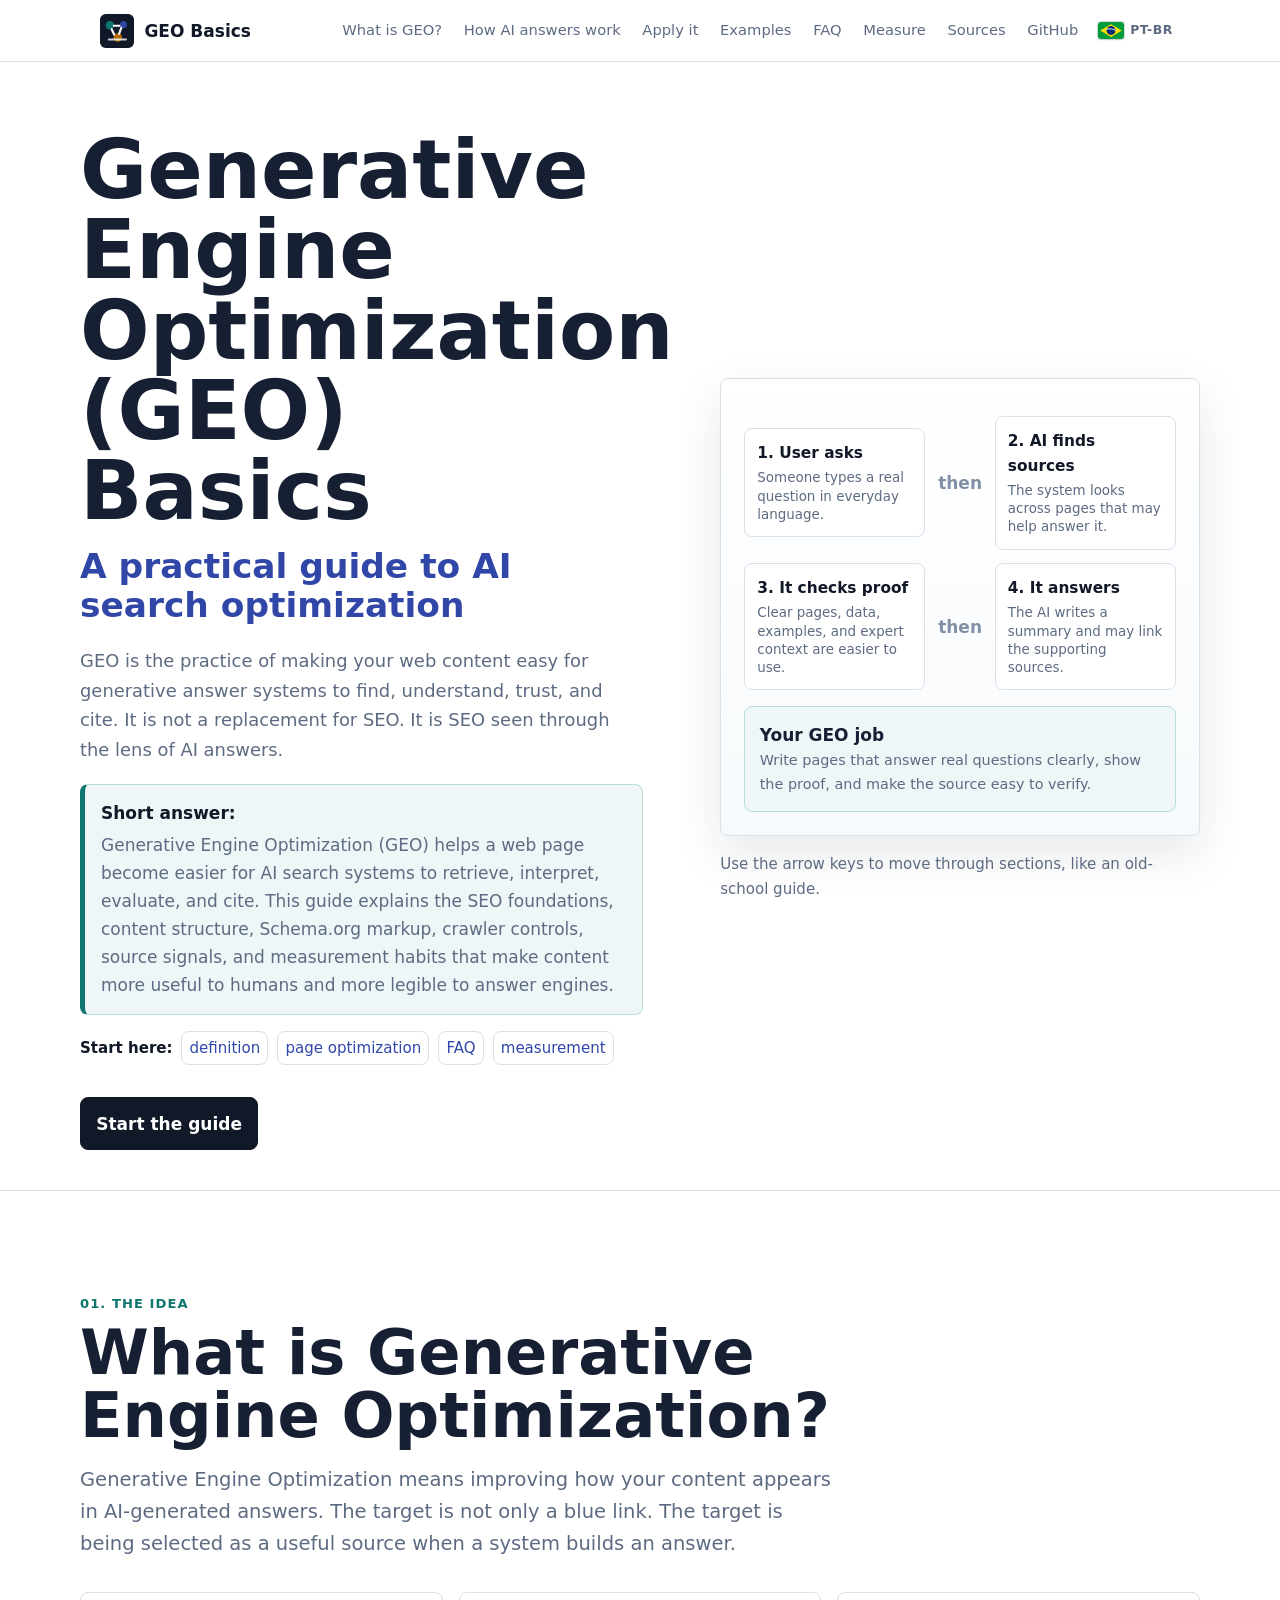
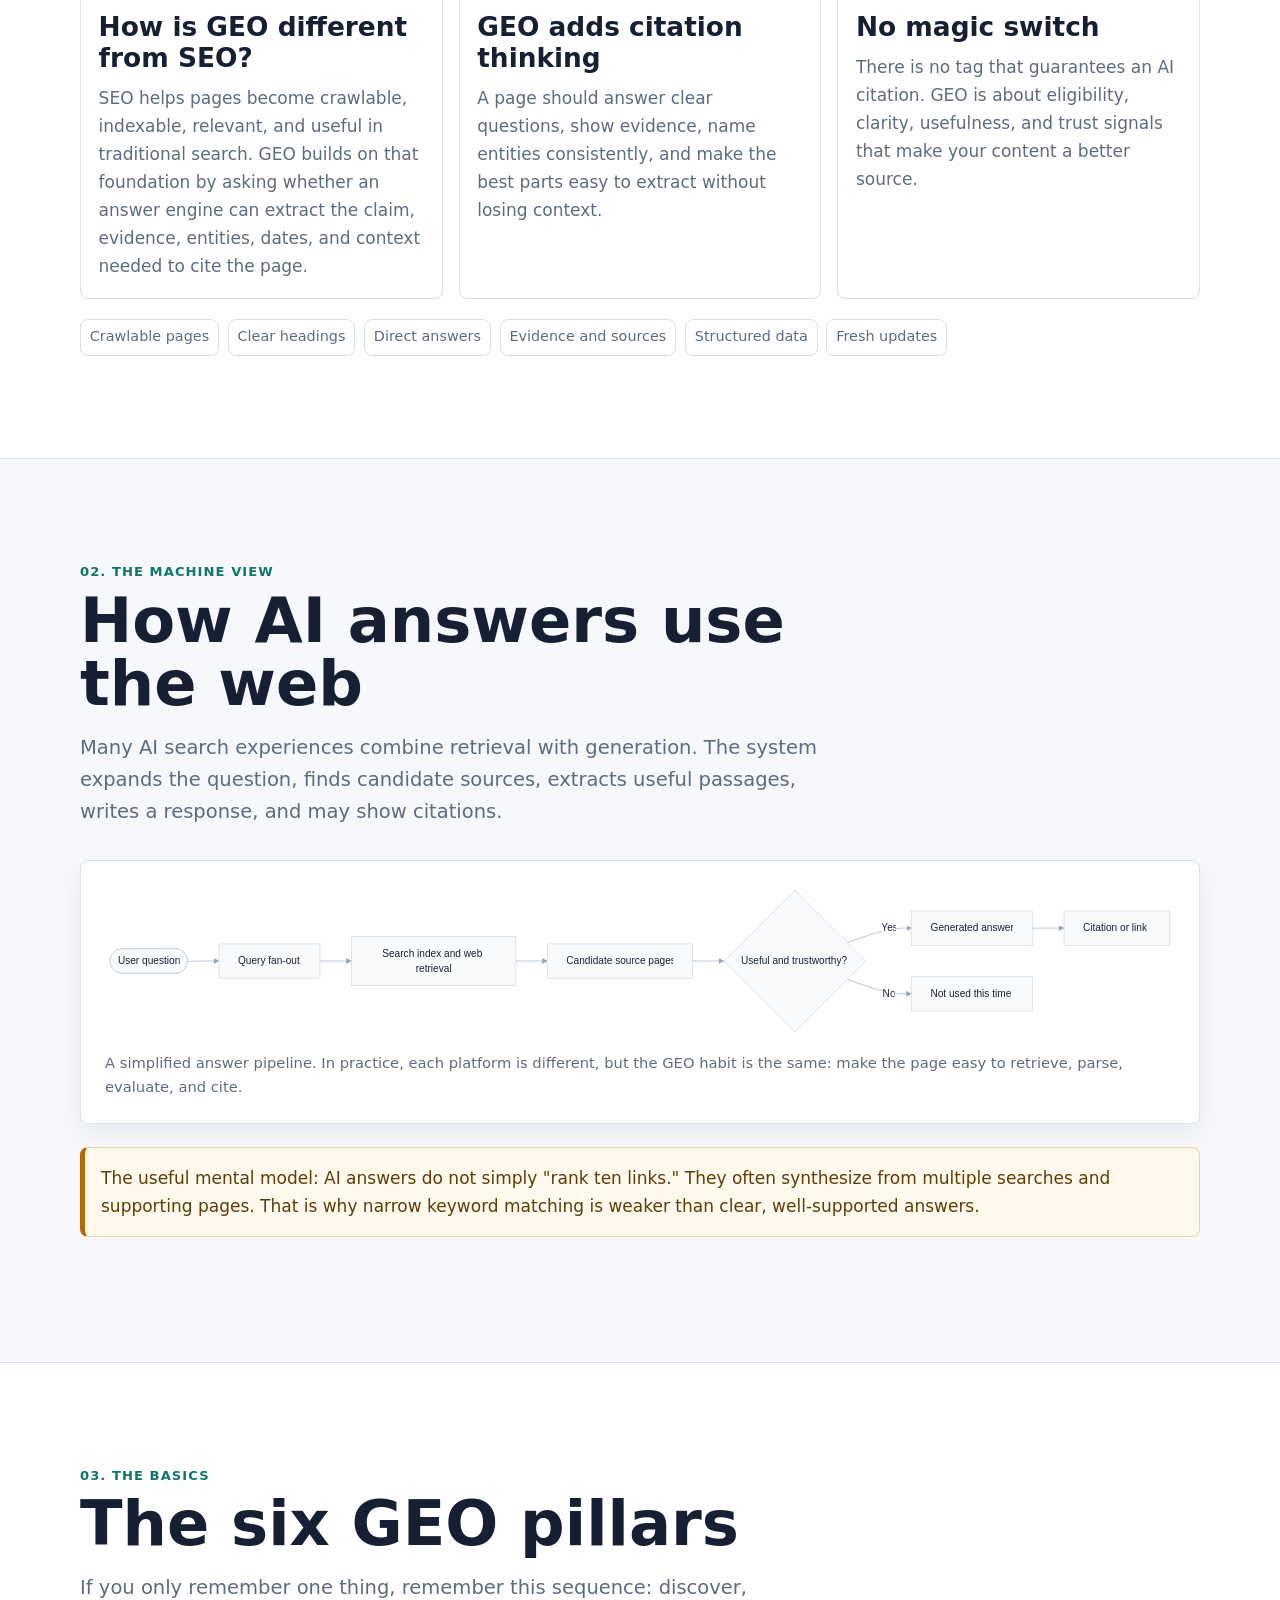
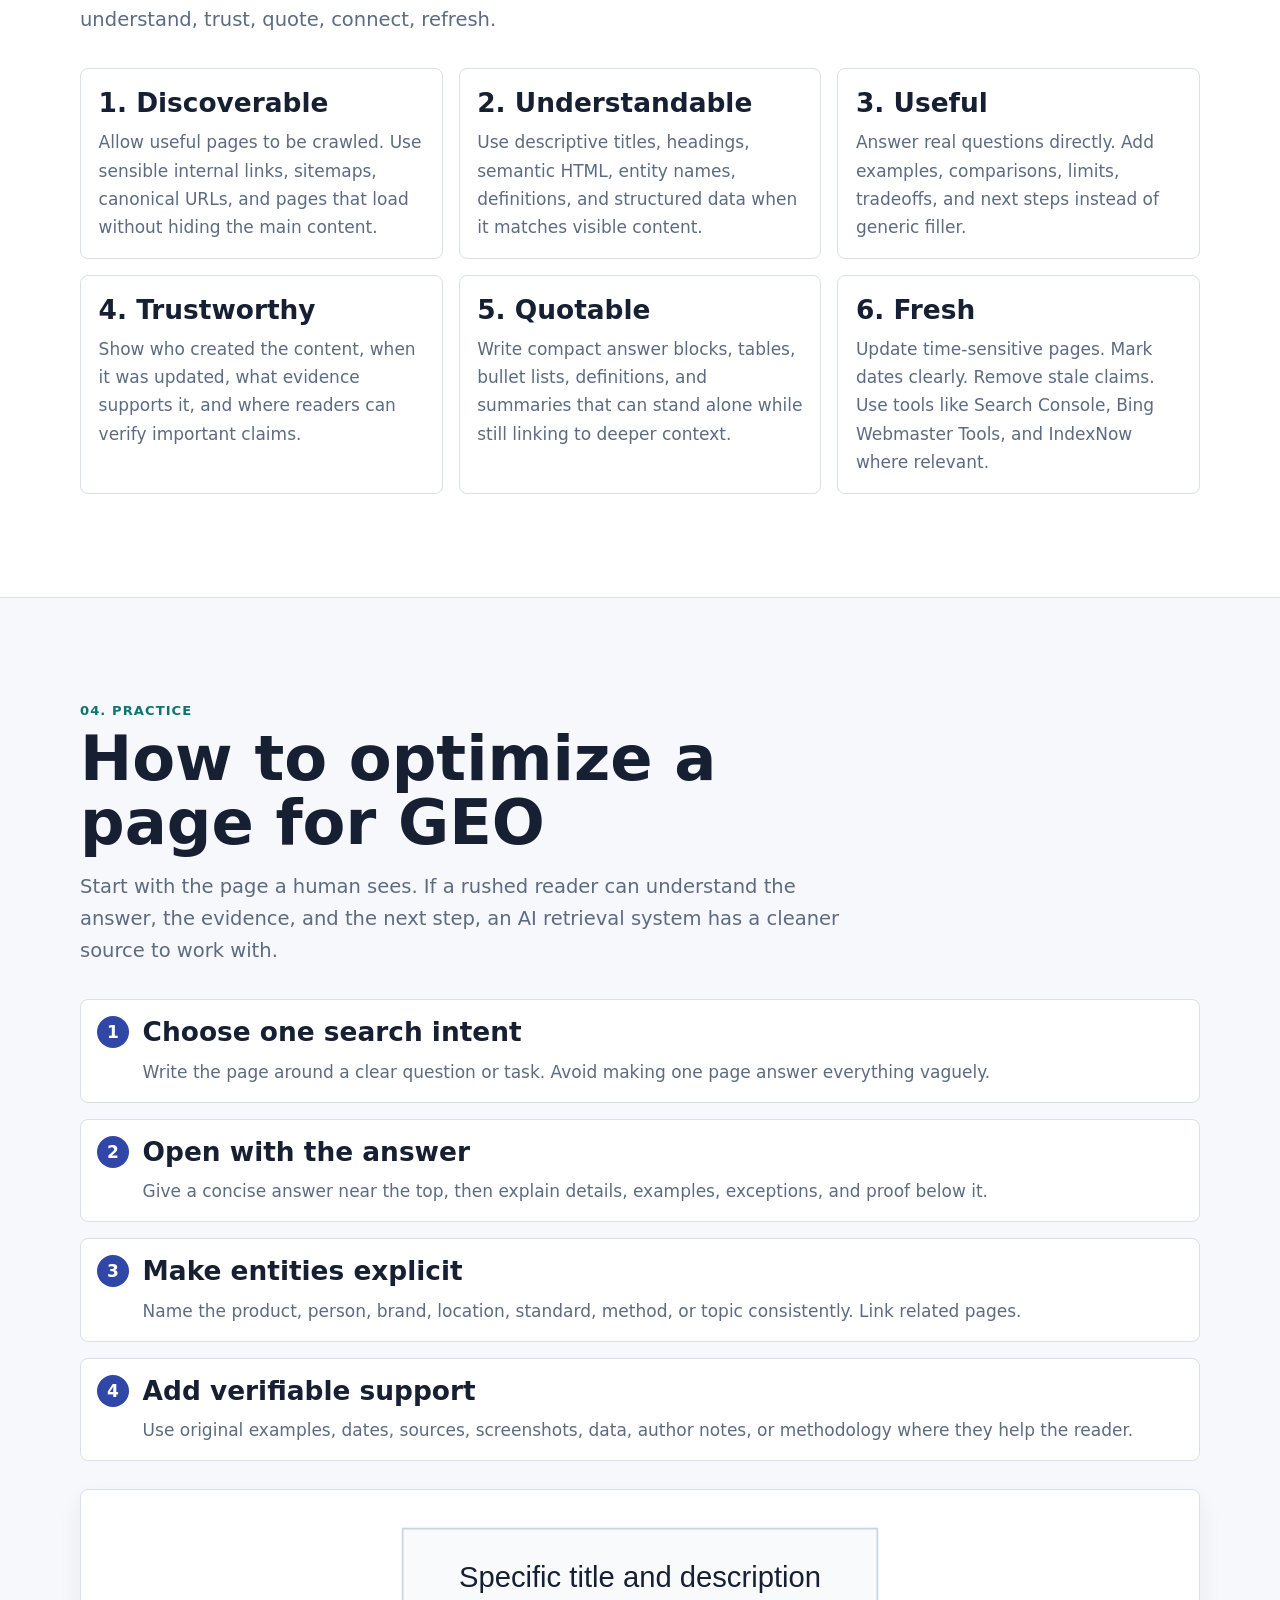
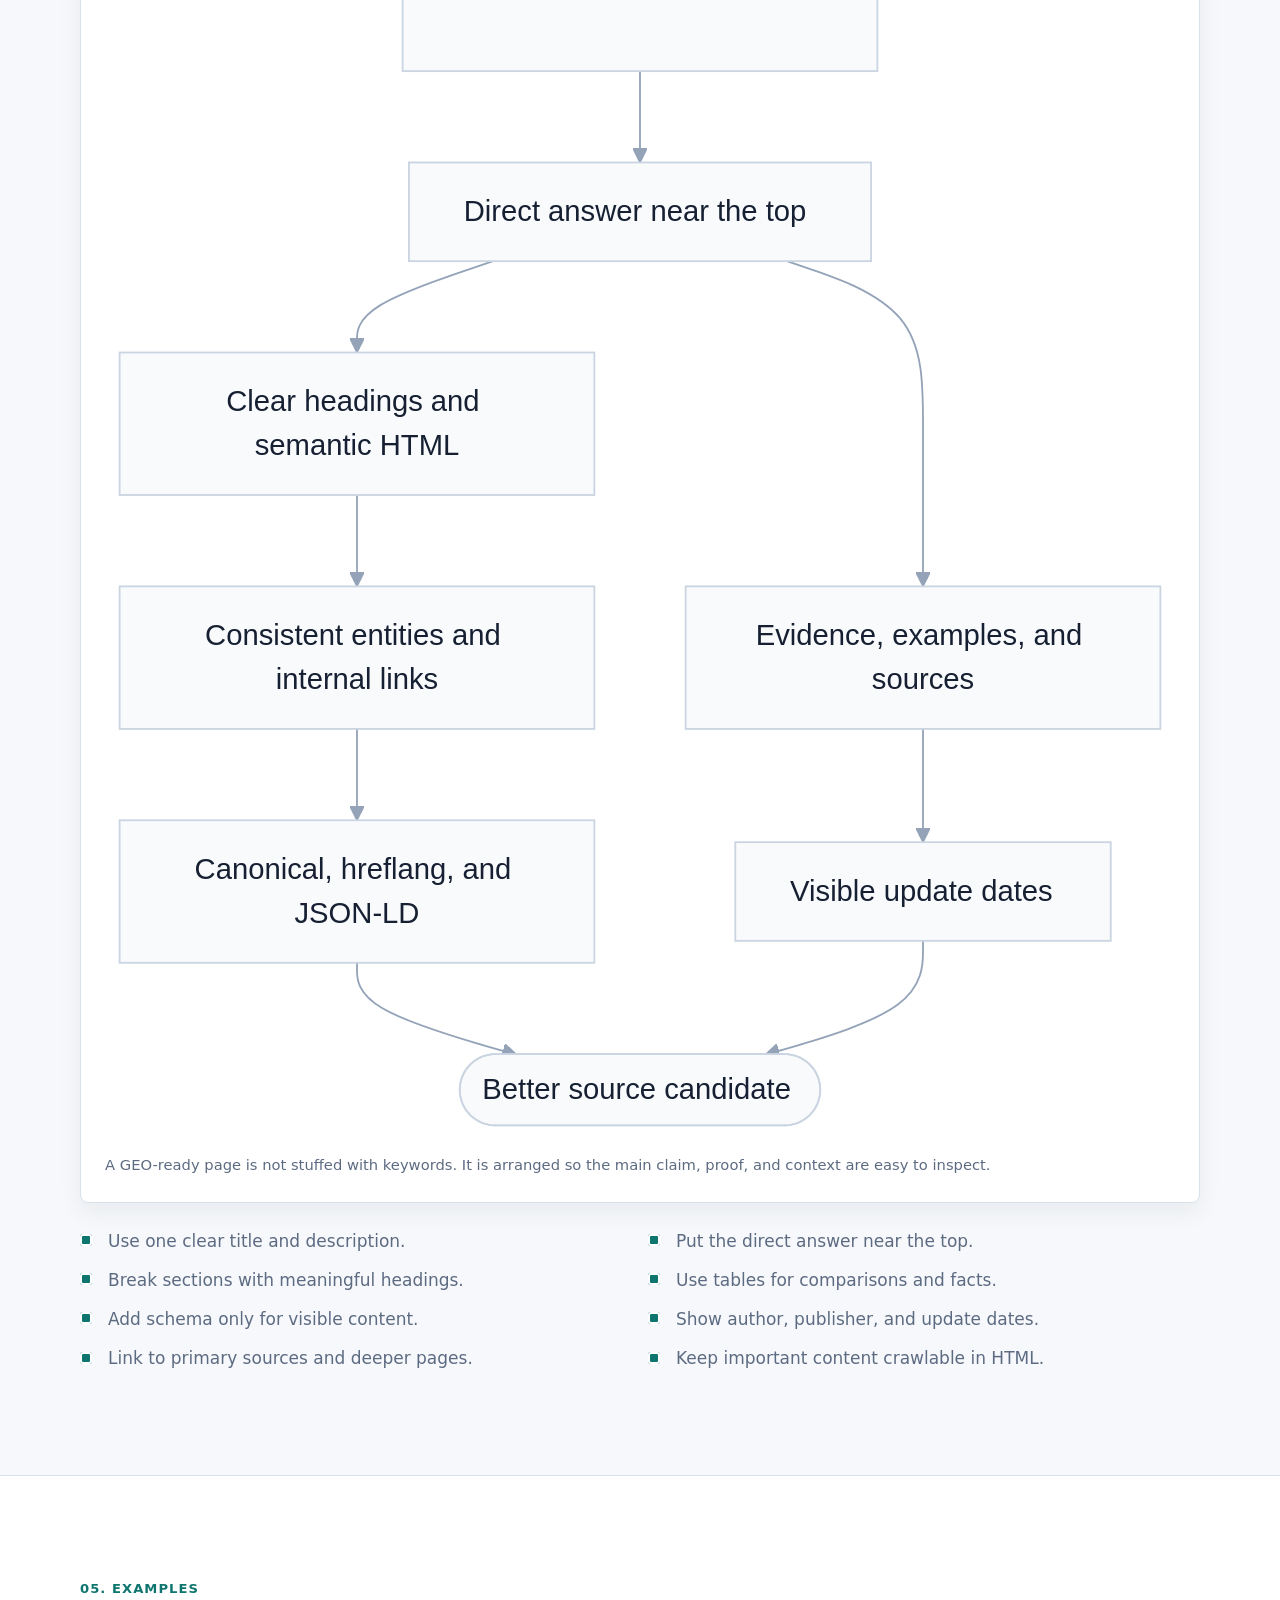
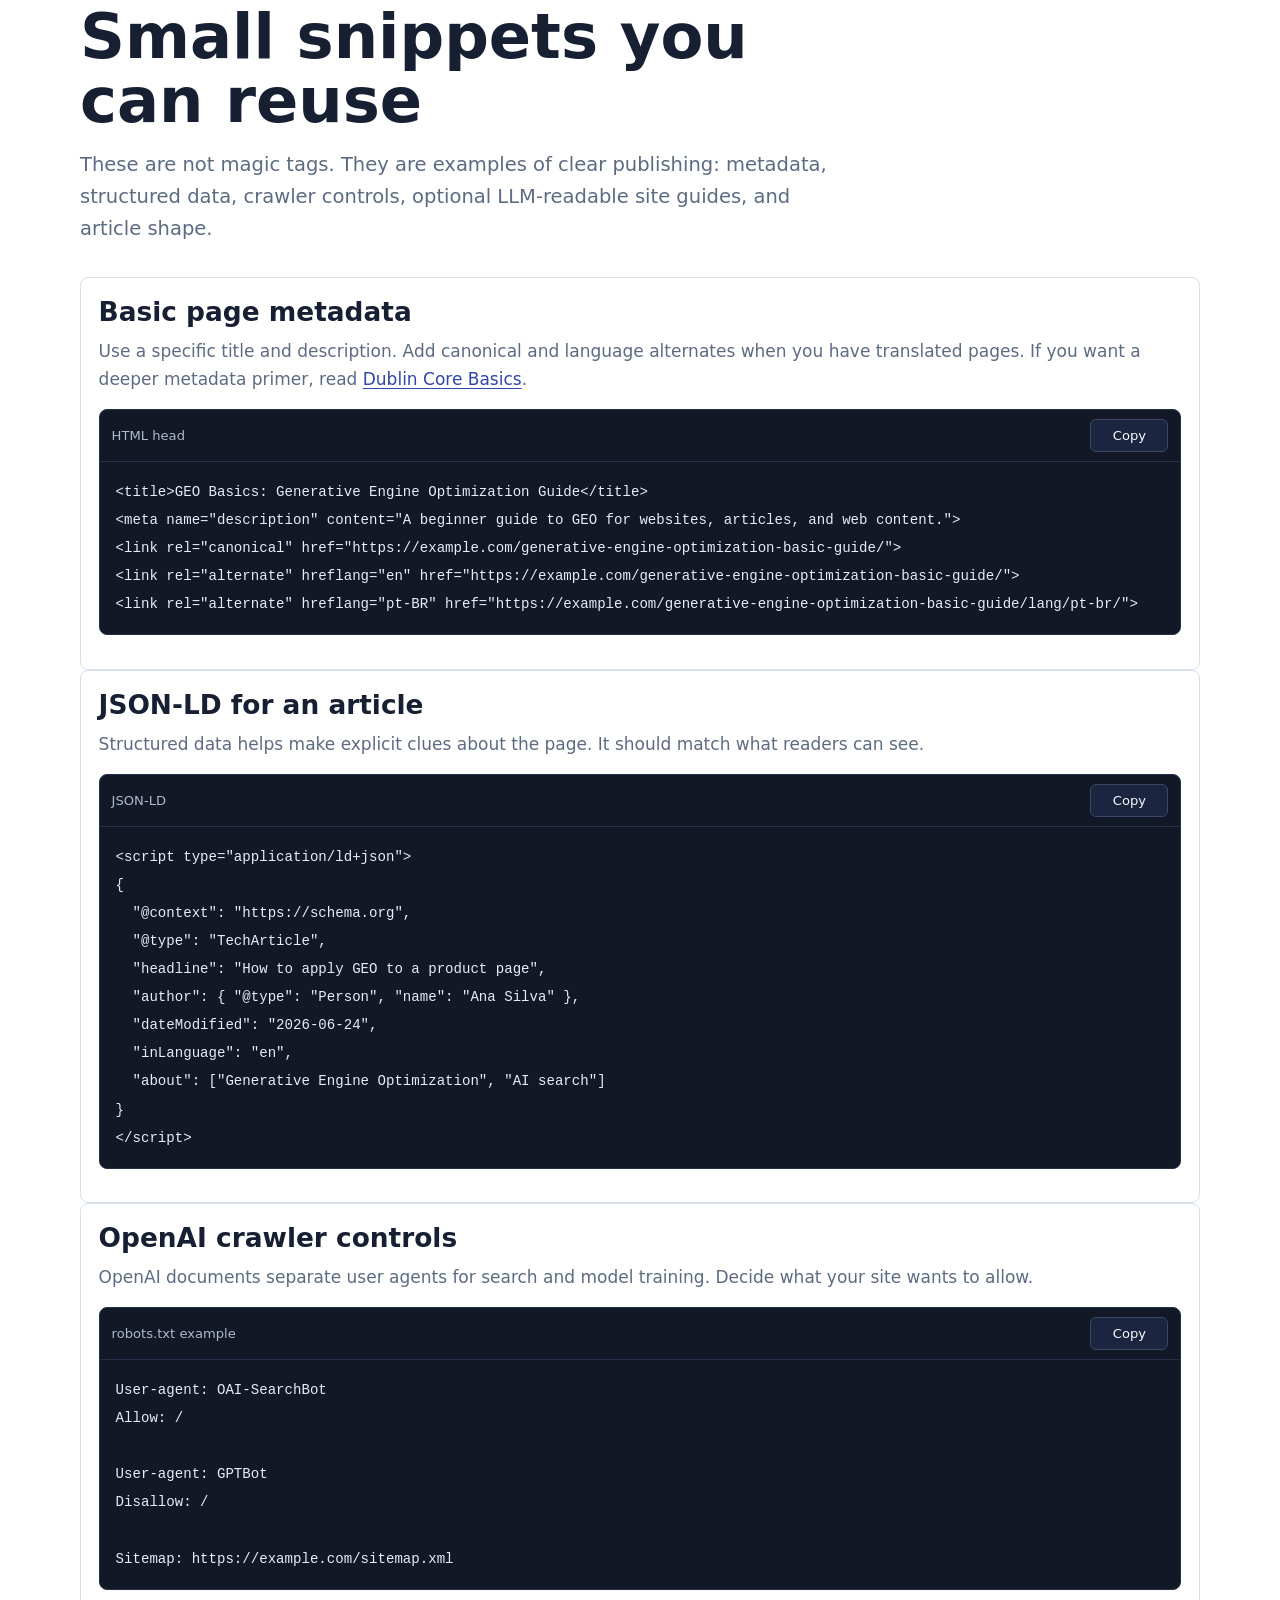
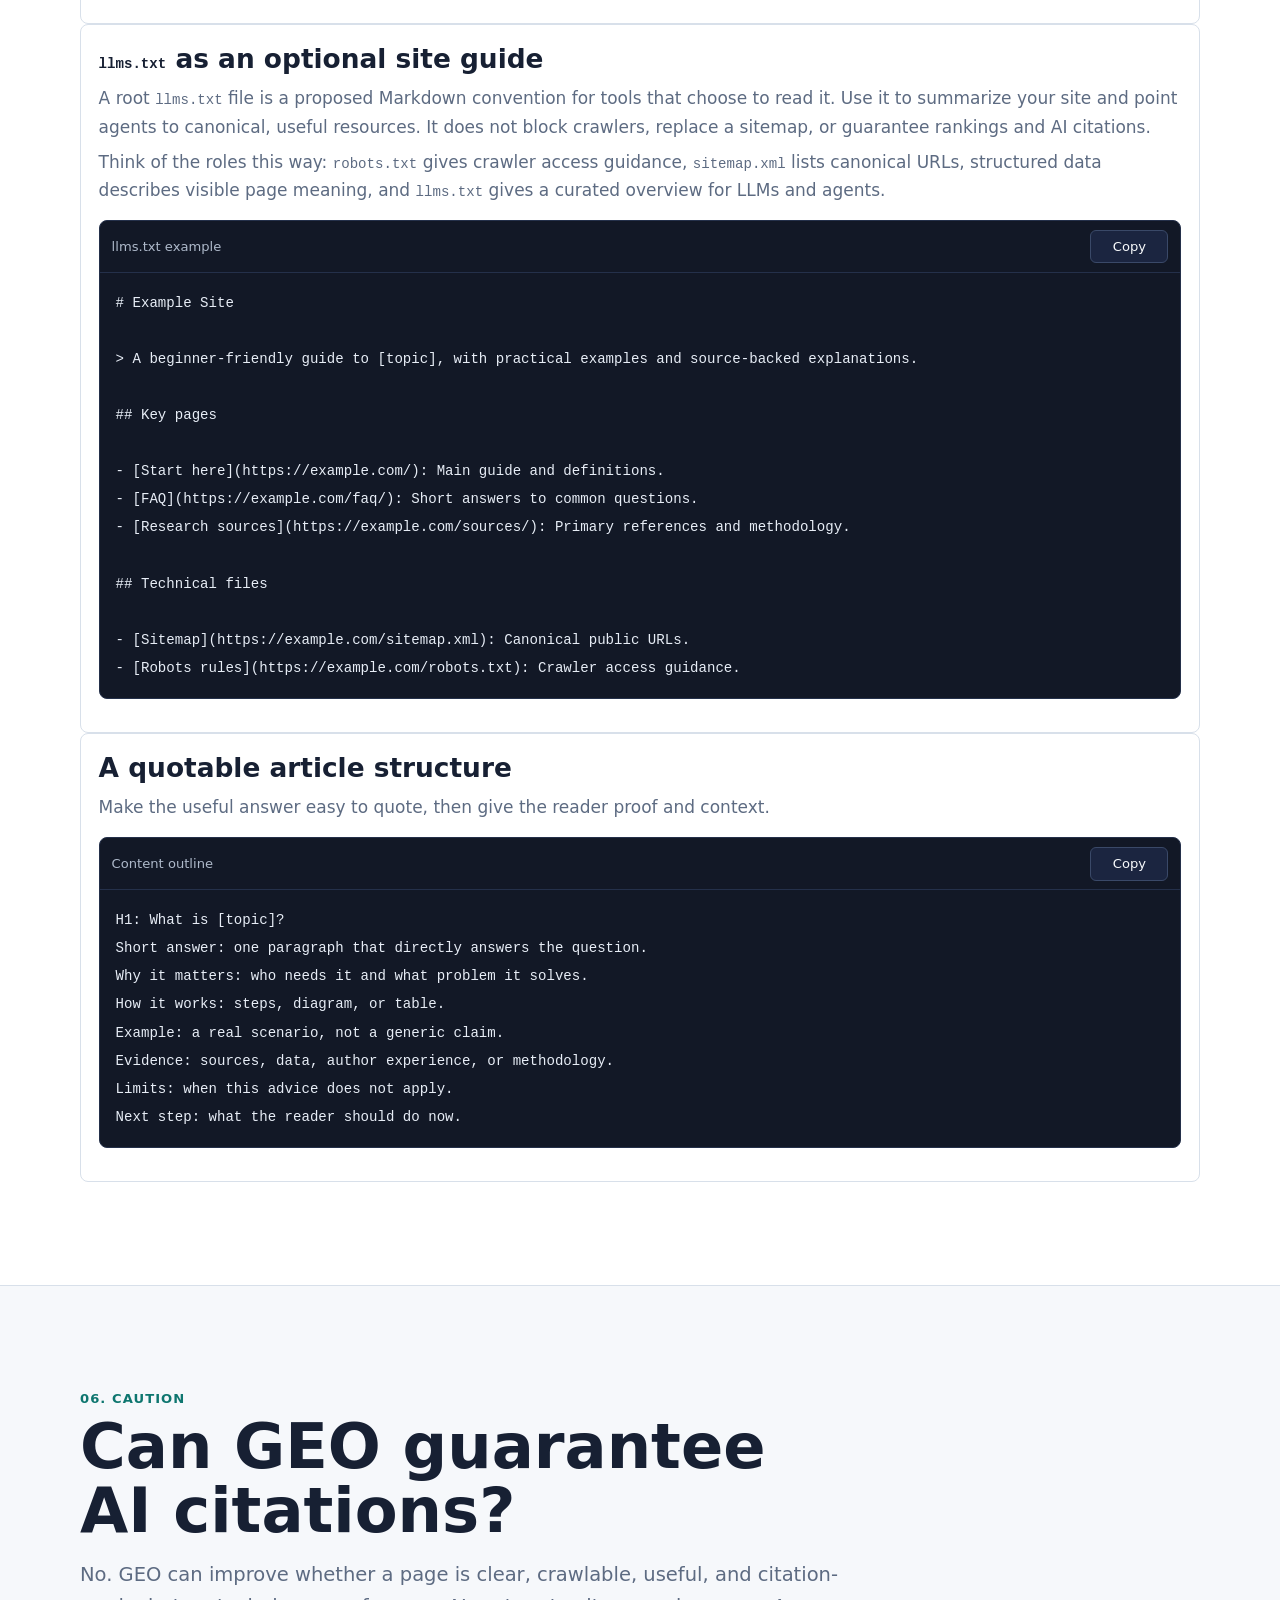
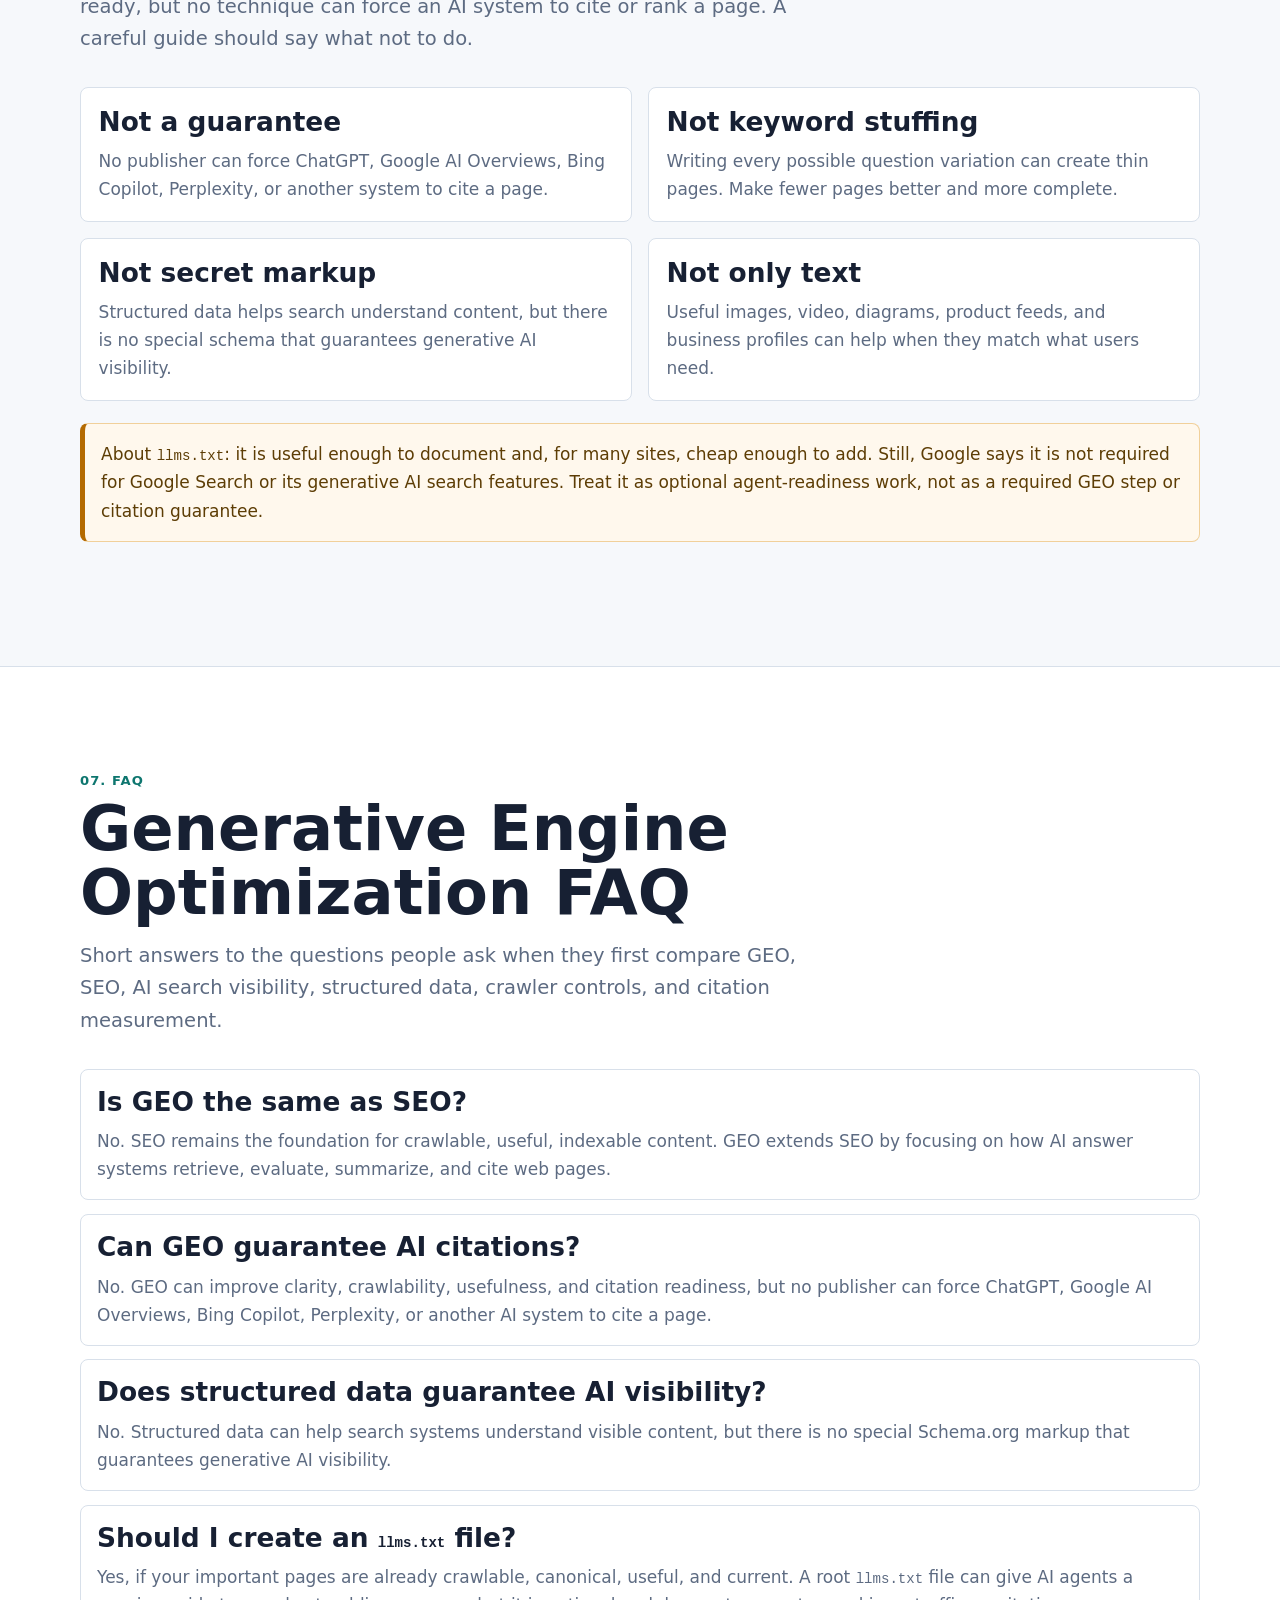
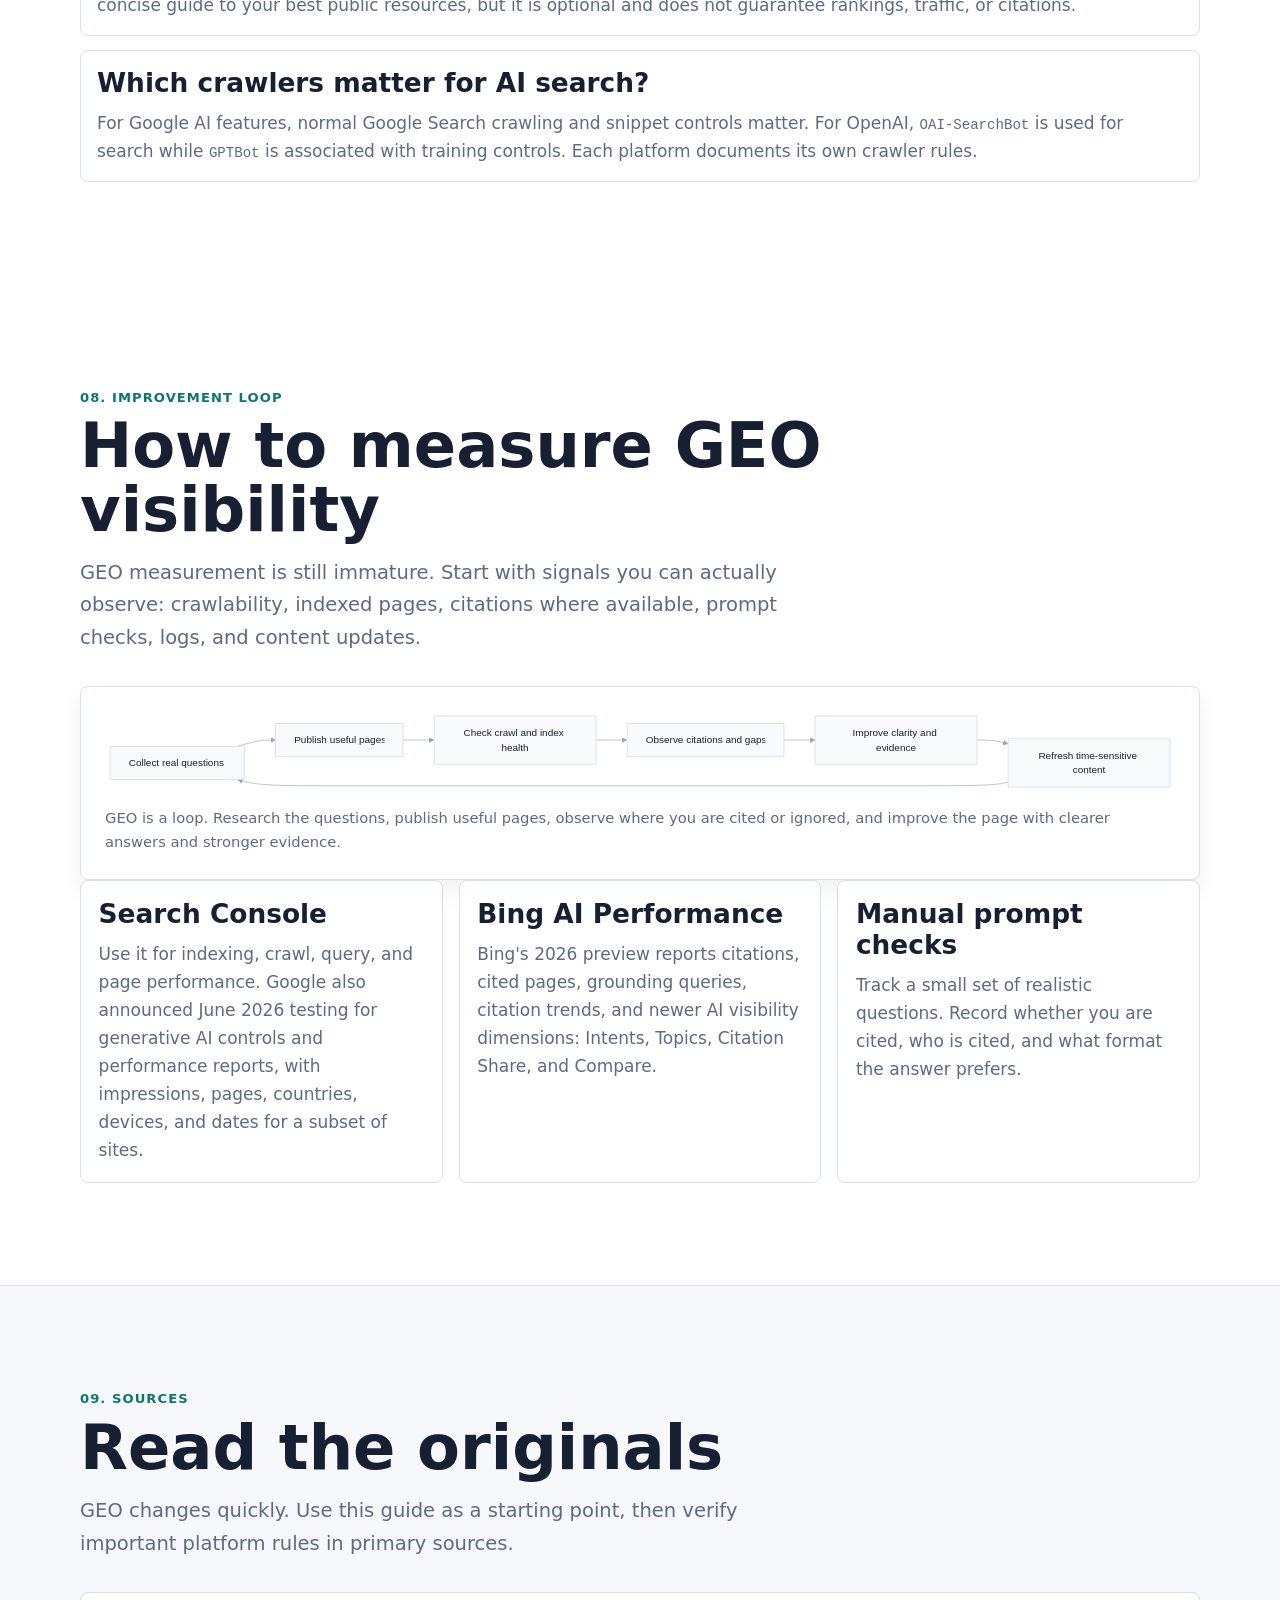
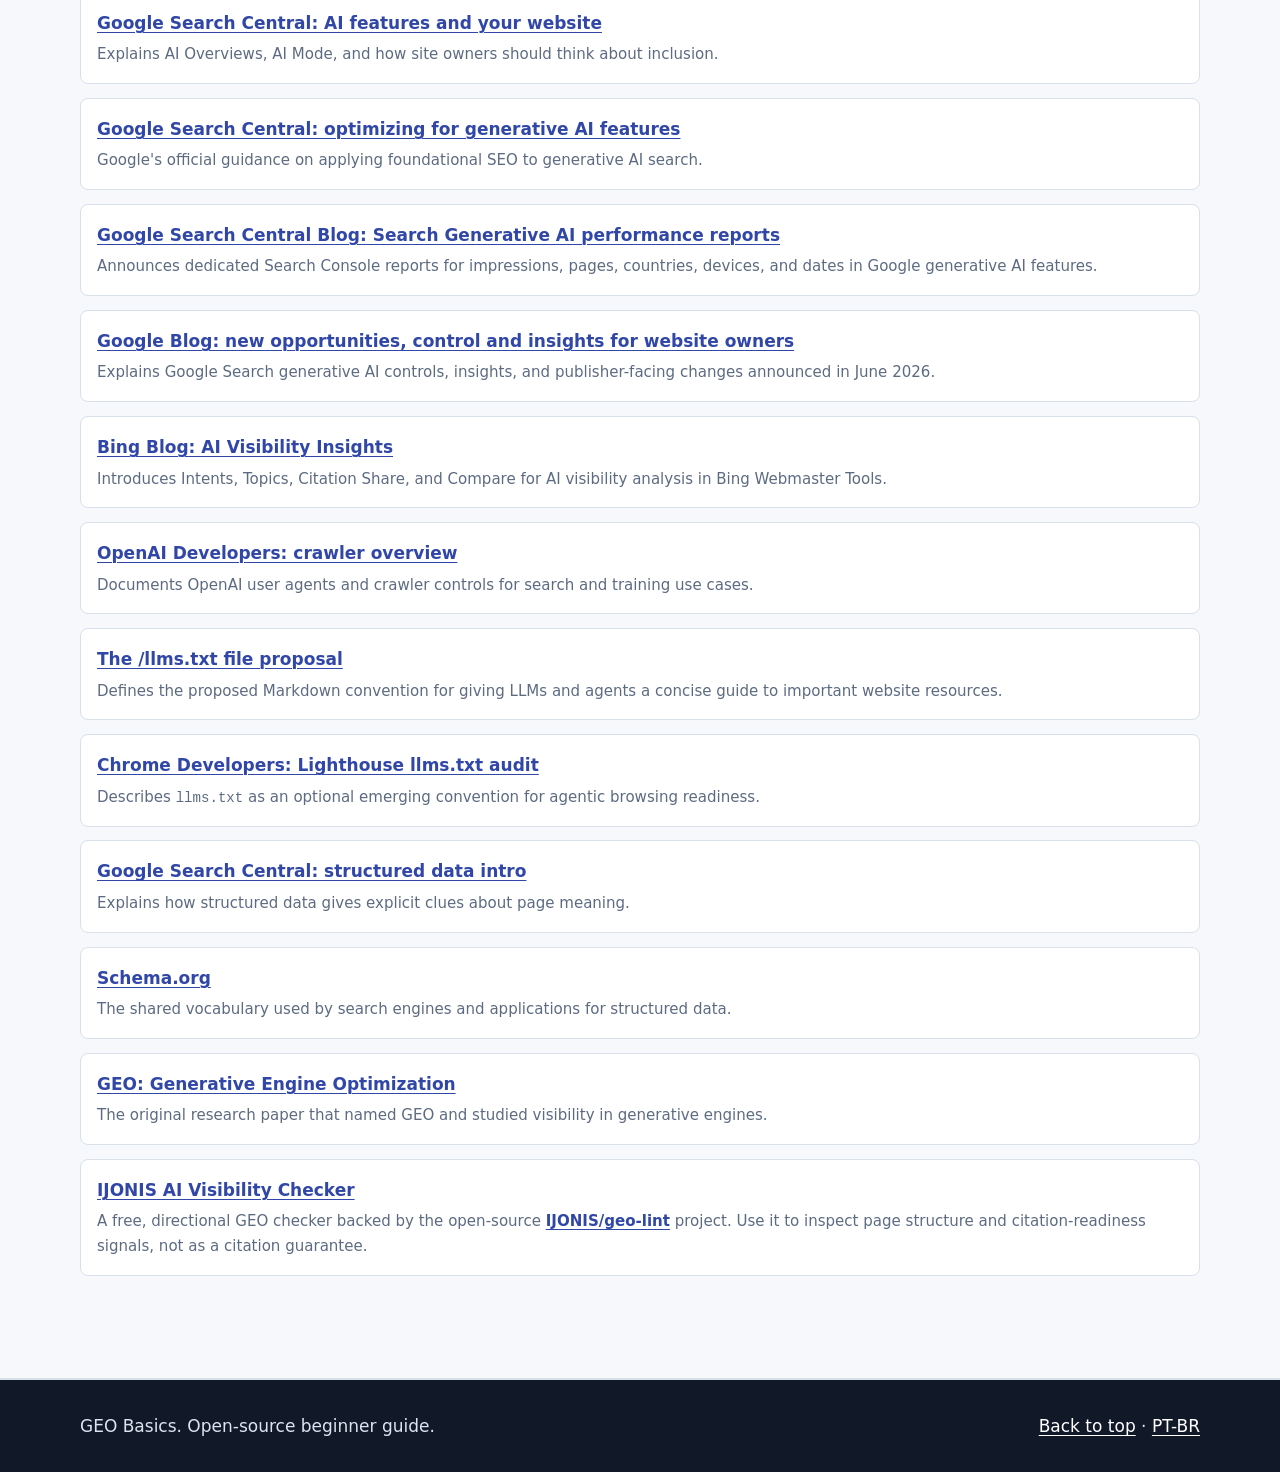
==== commit 88887201: "Add practical llms.txt guidance" ====
--- a/index.html
+++ b/index.html
@@ -128,7 +128,7 @@
                 "name": "Should I create an llms.txt file?",
                 "acceptedAnswer": {
                   "@type": "Answer",
-                  "text": "You can create llms.txt for tools that choose to read it, but Google says it is not used for Google Search or its generative AI search features. Treat it as optional, not as a required GEO step."
+                  "text": "Yes, if your important pages are already crawlable, canonical, useful, and current. A root llms.txt file can give AI agents a concise guide to your best public resources, but it is optional and does not guarantee rankings, traffic, or citations."
                 }
               },
               {
@@ -421,7 +421,7 @@
             <h2>Small snippets you can reuse</h2>
             <p class="lead">
               These are not magic tags. They are examples of clear publishing: metadata, structured data,
-              crawler controls, and article shape.
+              crawler controls, optional LLM-readable site guides, and article shape.
             </p>
           </div>
 
@@ -482,6 +482,40 @@
           </article>
 
           <article class="card">
+            <h3><code>llms.txt</code> as an optional site guide</h3>
+            <p>
+              A root <code>llms.txt</code> file is a proposed Markdown convention for tools that choose to read it.
+              Use it to summarize your site and point agents to canonical, useful resources. It does not block crawlers,
+              replace a sitemap, or guarantee rankings and AI citations.
+            </p>
+            <p>
+              Think of the roles this way: <code>robots.txt</code> gives crawler access guidance, <code>sitemap.xml</code>
+              lists canonical URLs, structured data describes visible page meaning, and <code>llms.txt</code> gives a curated
+              overview for LLMs and agents.
+            </p>
+            <div class="snippet">
+              <div class="snippet__top">
+                <span>llms.txt example</span>
+                <button class="copy-button" data-copy="#snippet-llms" data-copied="Copied" data-failed="Select">Copy</button>
+              </div>
+              <pre><code id="snippet-llms"># Example Site
+
+&gt; A beginner-friendly guide to [topic], with practical examples and source-backed explanations.
+
+## Key pages
+
+- [Start here](https://example.com/): Main guide and definitions.
+- [FAQ](https://example.com/faq/): Short answers to common questions.
+- [Research sources](https://example.com/sources/): Primary references and methodology.
+
+## Technical files
+
+- [Sitemap](https://example.com/sitemap.xml): Canonical public URLs.
+- [Robots rules](https://example.com/robots.txt): Crawler access guidance.</code></pre>
+            </div>
+          </article>
+
+          <article class="card">
             <h3>A quotable article structure</h3>
             <p>Make the useful answer easy to quote, then give the reader proof and context.</p>
             <div class="snippet">
@@ -534,8 +568,9 @@
 
           <div class="callout">
             <p>
-              About `llms.txt`: it may be useful for specific tools that choose to read it, but Google says it is not used for Google Search
-              or its generative AI search features. Do not treat it as a required GEO step.
+              About <code>llms.txt</code>: it is useful enough to document and, for many sites, cheap enough to add.
+              Still, Google says it is not required for Google Search or its generative AI search features. Treat it as
+              optional agent-readiness work, not as a required GEO step or citation guarantee.
             </p>
           </div>
         </div>
@@ -567,7 +602,7 @@
             </article>
             <article class="faq-item">
               <h3>Should I create an <code>llms.txt</code> file?</h3>
-              <p>You can create <code>llms.txt</code> for tools that choose to read it, but Google says it is not used for Google Search or its generative AI search features. Treat it as optional, not as a required GEO step.</p>
+              <p>Yes, if your important pages are already crawlable, canonical, useful, and current. A root <code>llms.txt</code> file can give AI agents a concise guide to your best public resources, but it is optional and does not guarantee rankings, traffic, or citations.</p>
             </article>
             <article class="faq-item">
               <h3>Which crawlers matter for AI search?</h3>
@@ -649,6 +684,14 @@
               <span>Documents OpenAI user agents and crawler controls for search and training use cases.</span>
             </article>
             <article class="source">
+              <a href="https://llmstxt.org/" target="_blank" rel="noopener">The /llms.txt file proposal</a>
+              <span>Defines the proposed Markdown convention for giving LLMs and agents a concise guide to important website resources.</span>
+            </article>
+            <article class="source">
+              <a href="https://developer.chrome.com/docs/lighthouse/agentic-browsing/llms-txt" target="_blank" rel="noopener">Chrome Developers: Lighthouse llms.txt audit</a>
+              <span>Describes <code>llms.txt</code> as an optional emerging convention for agentic browsing readiness.</span>
+            </article>
+            <article class="source">
               <a href="https://developers.google.com/search/docs/appearance/structured-data/intro-structured-data" target="_blank" rel="noopener">Google Search Central: structured data intro</a>
               <span>Explains how structured data gives explicit clues about page meaning.</span>
             </article>
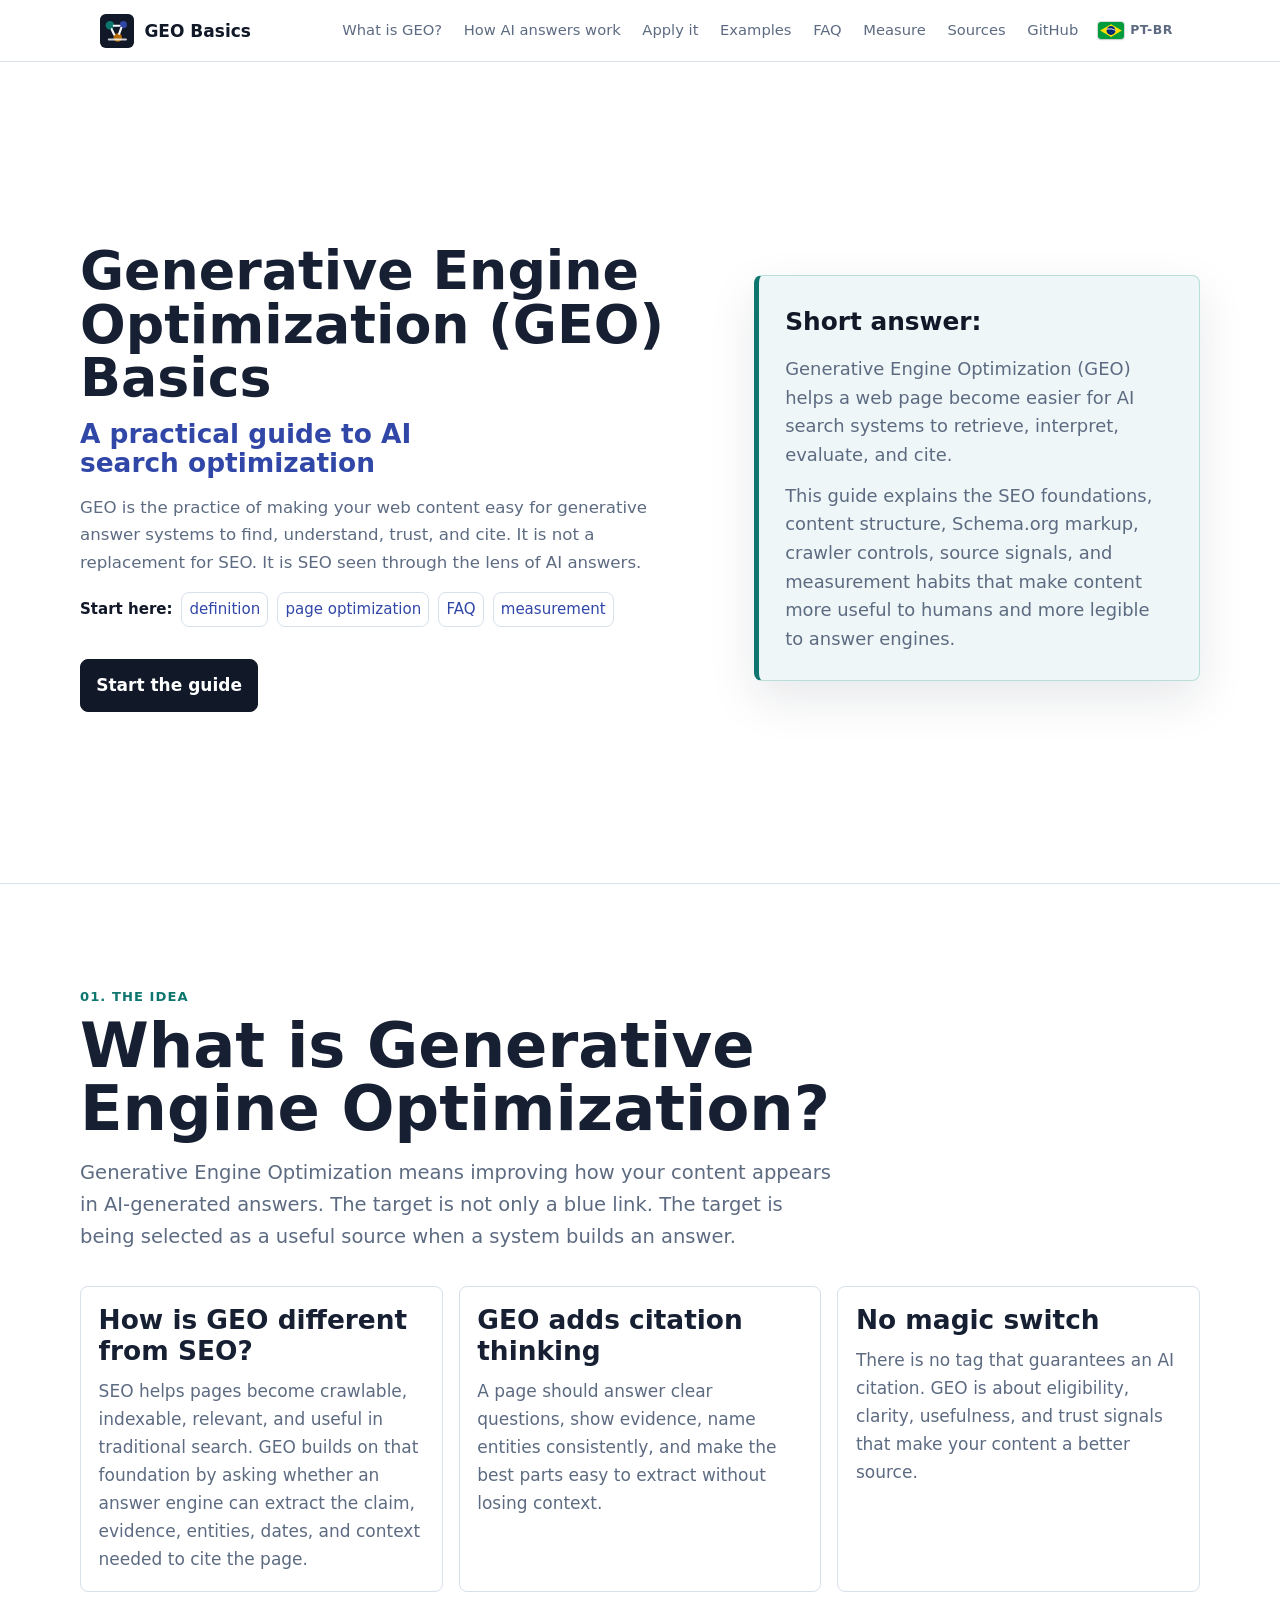
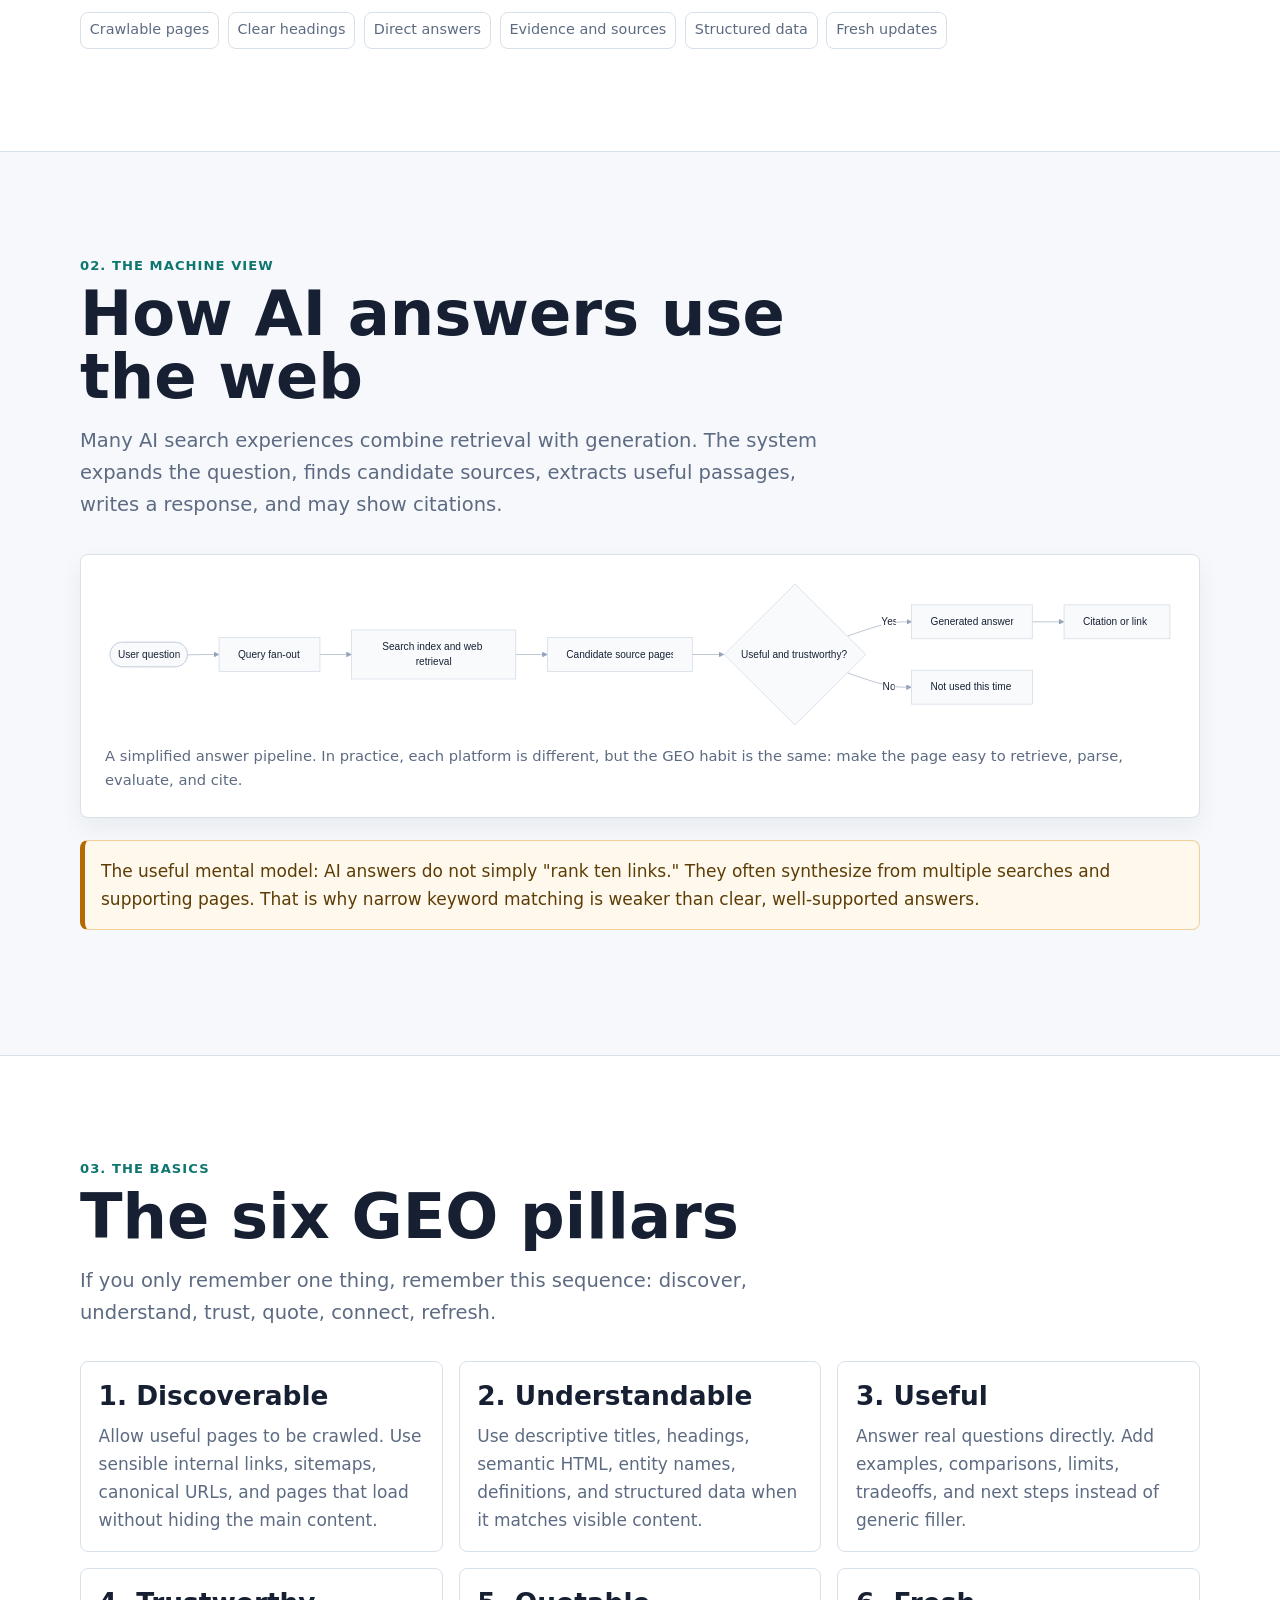
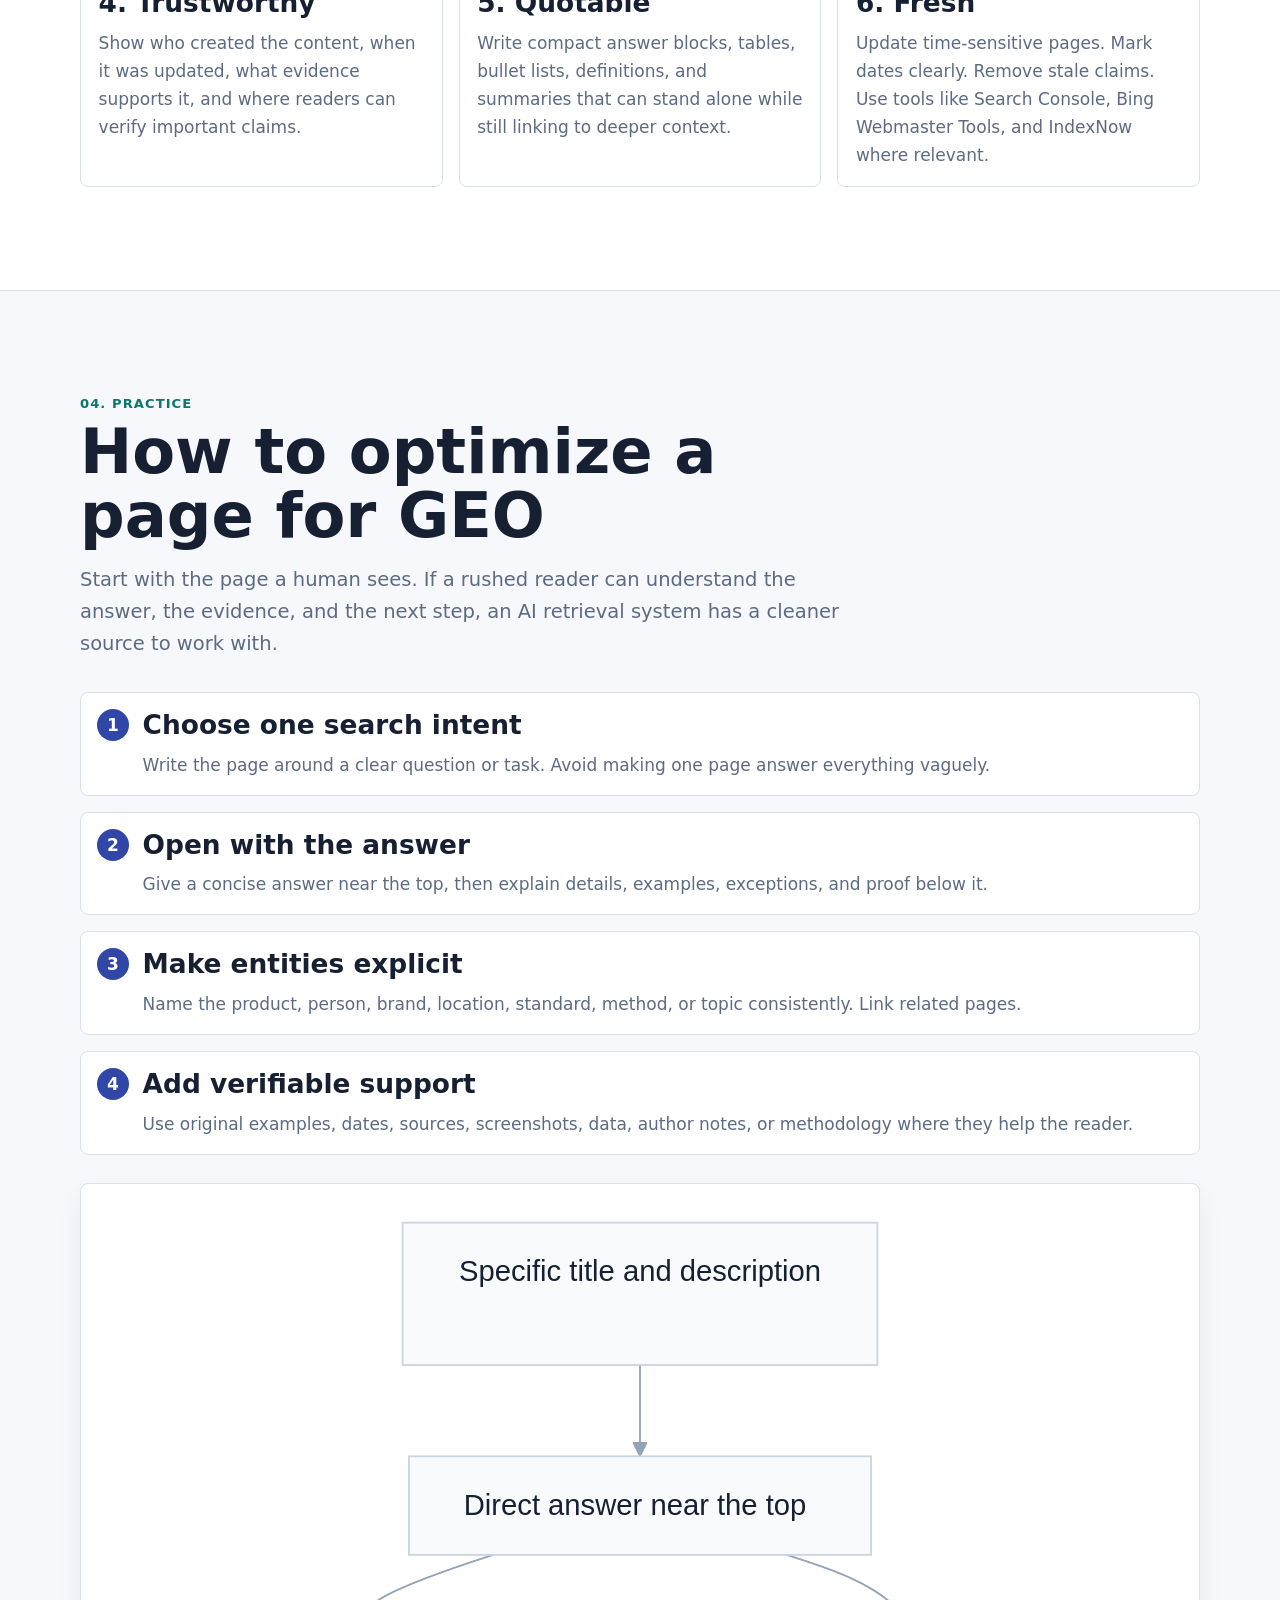
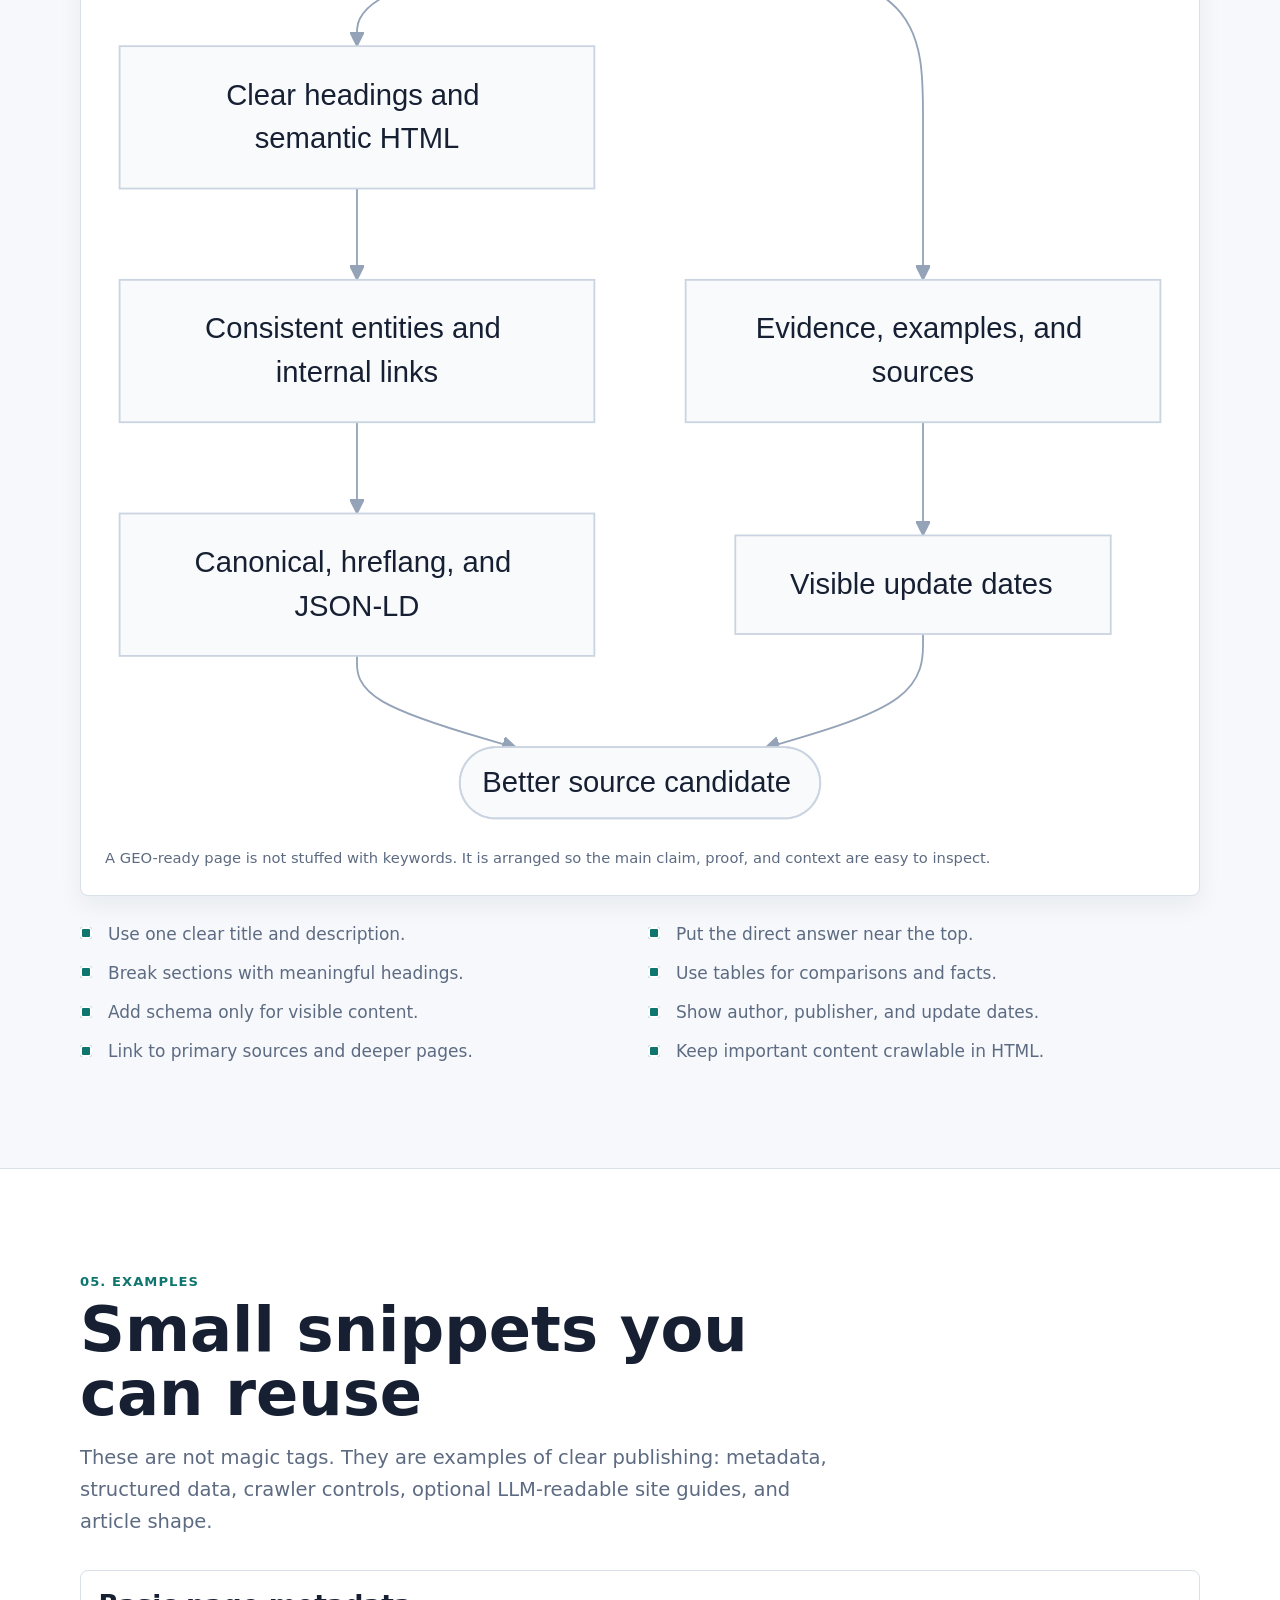
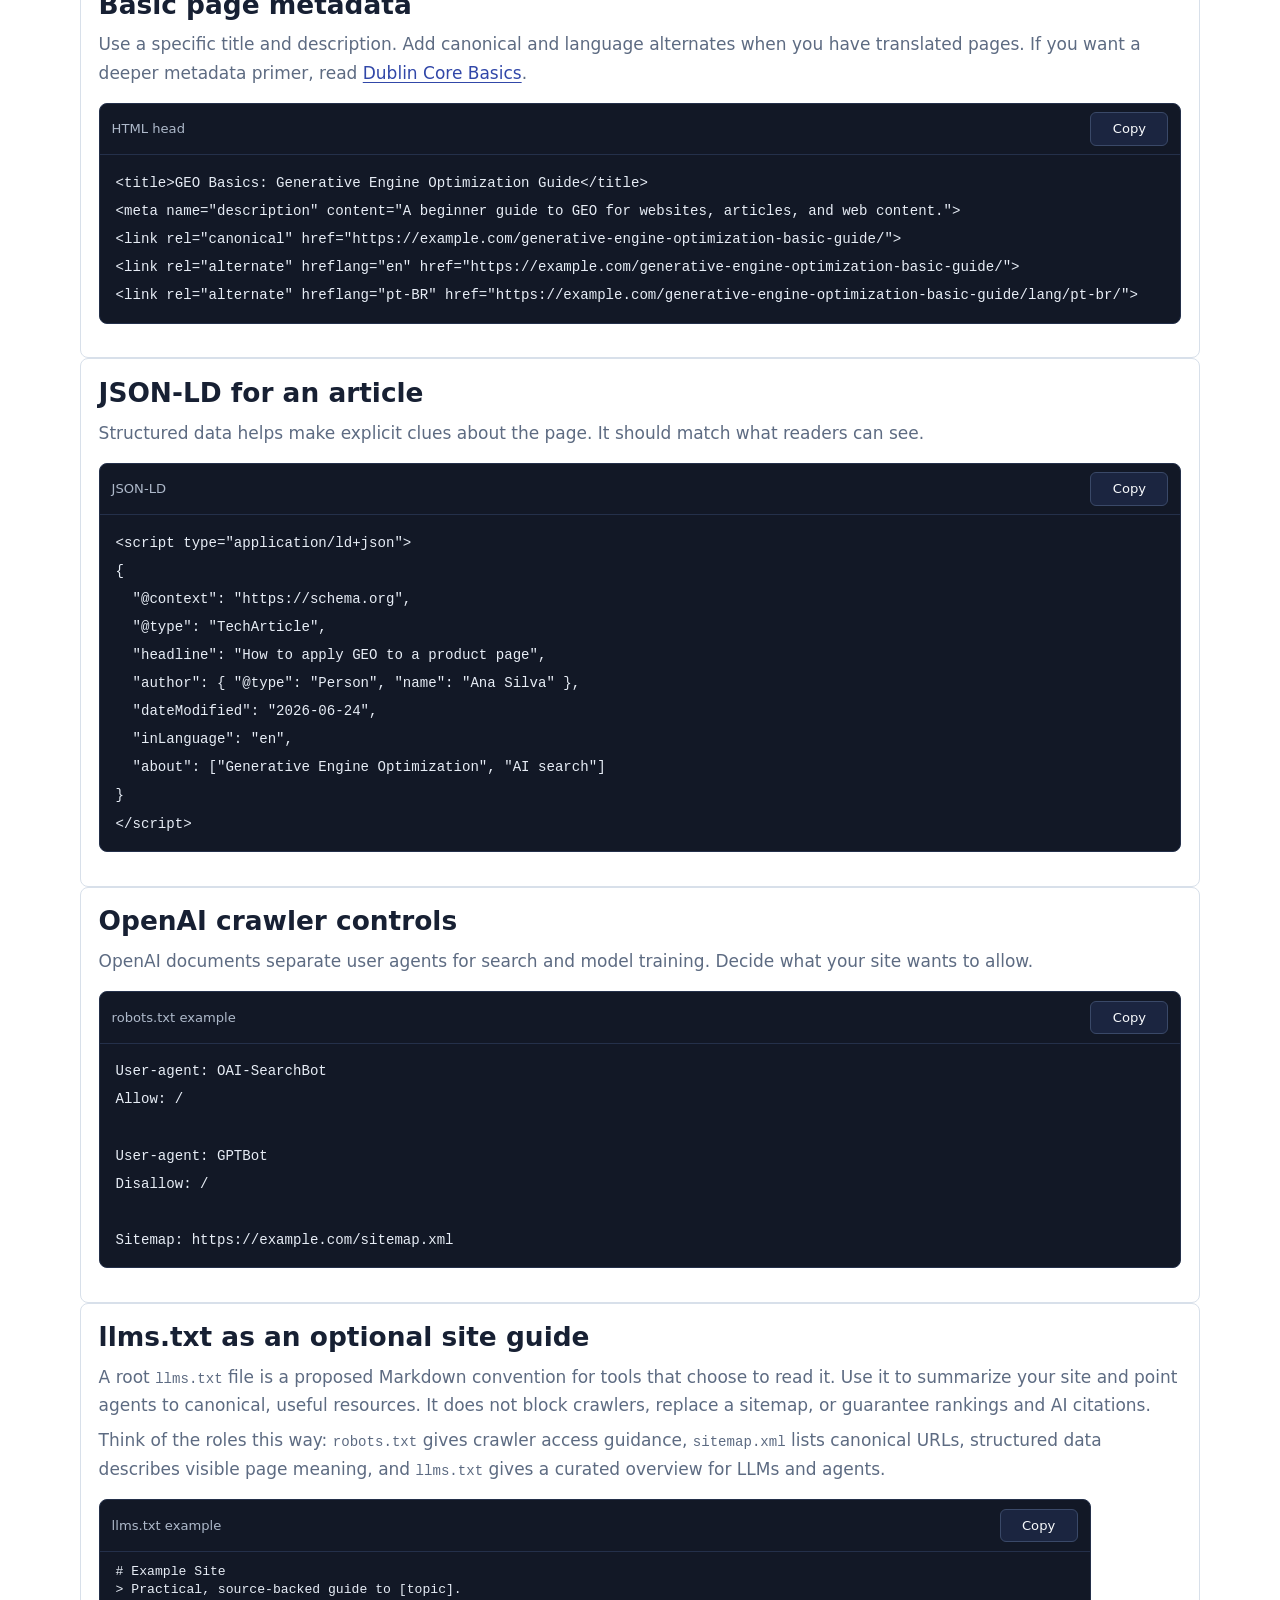
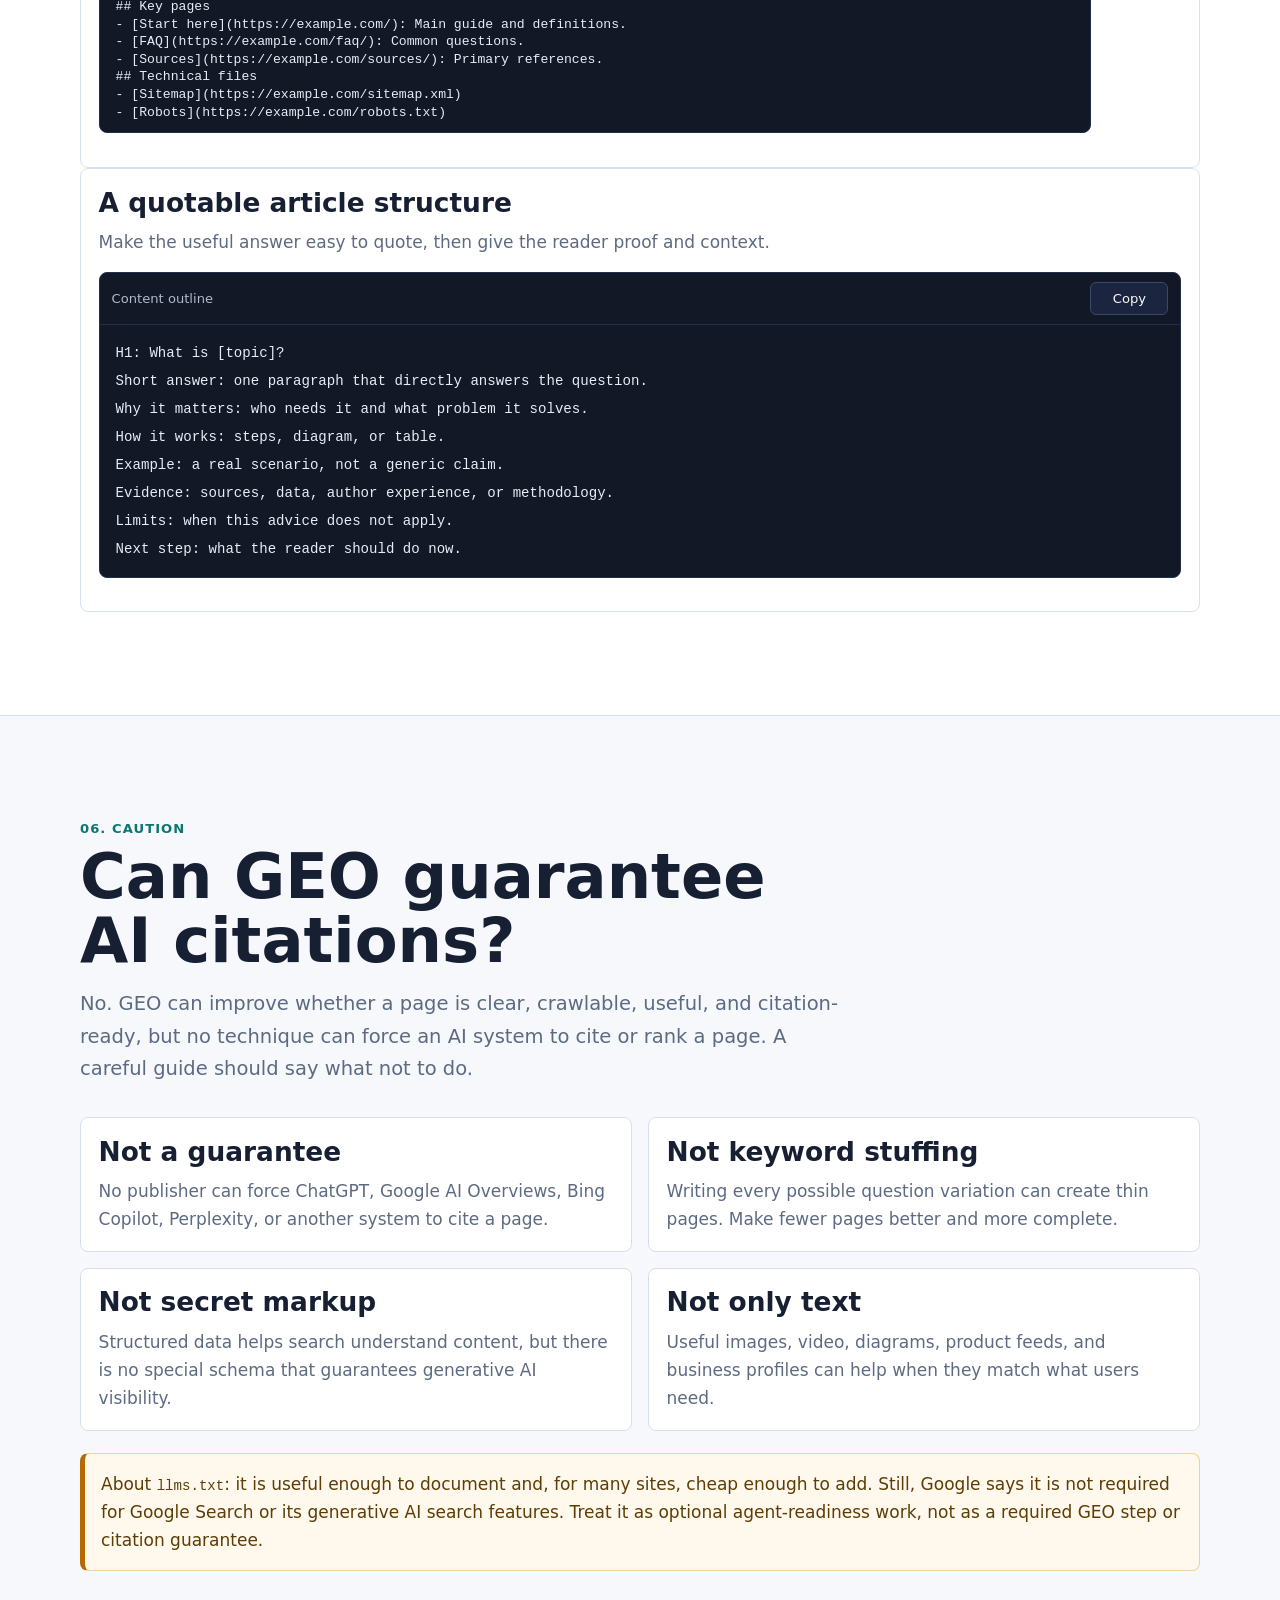
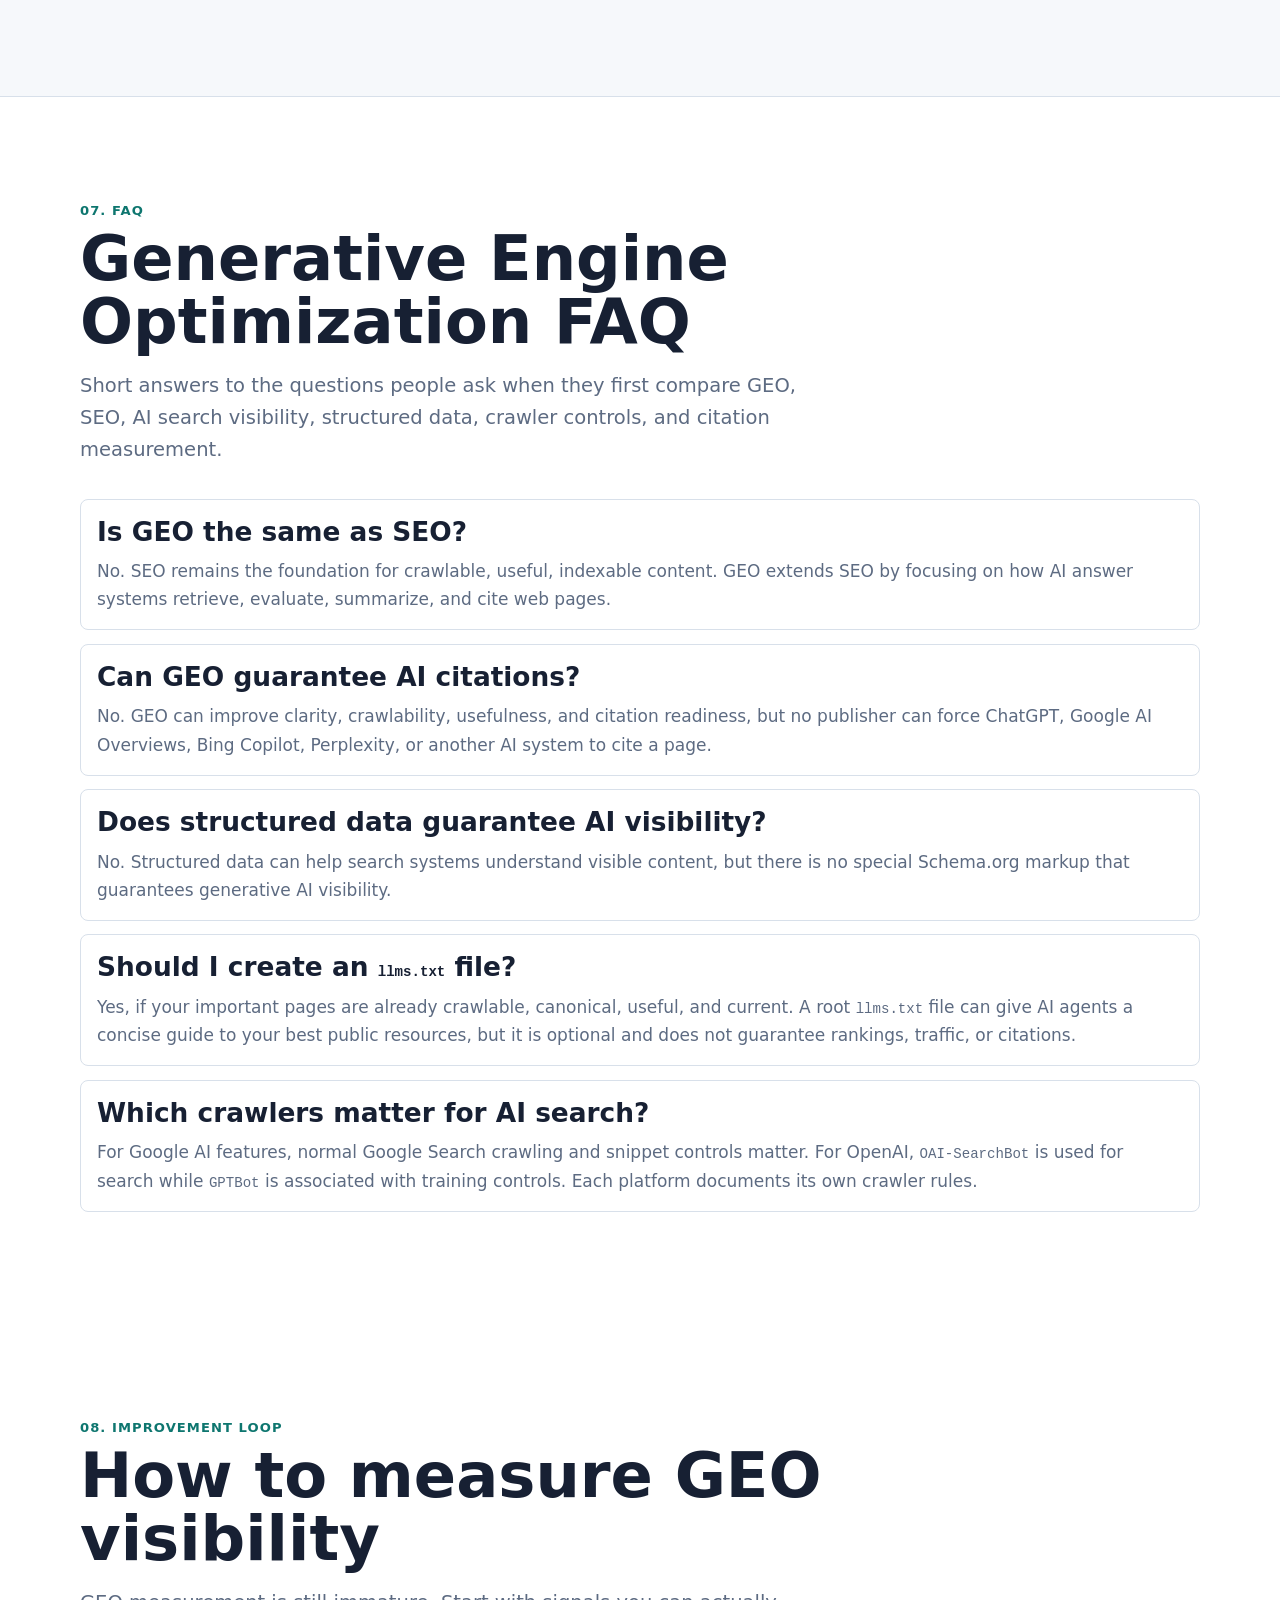
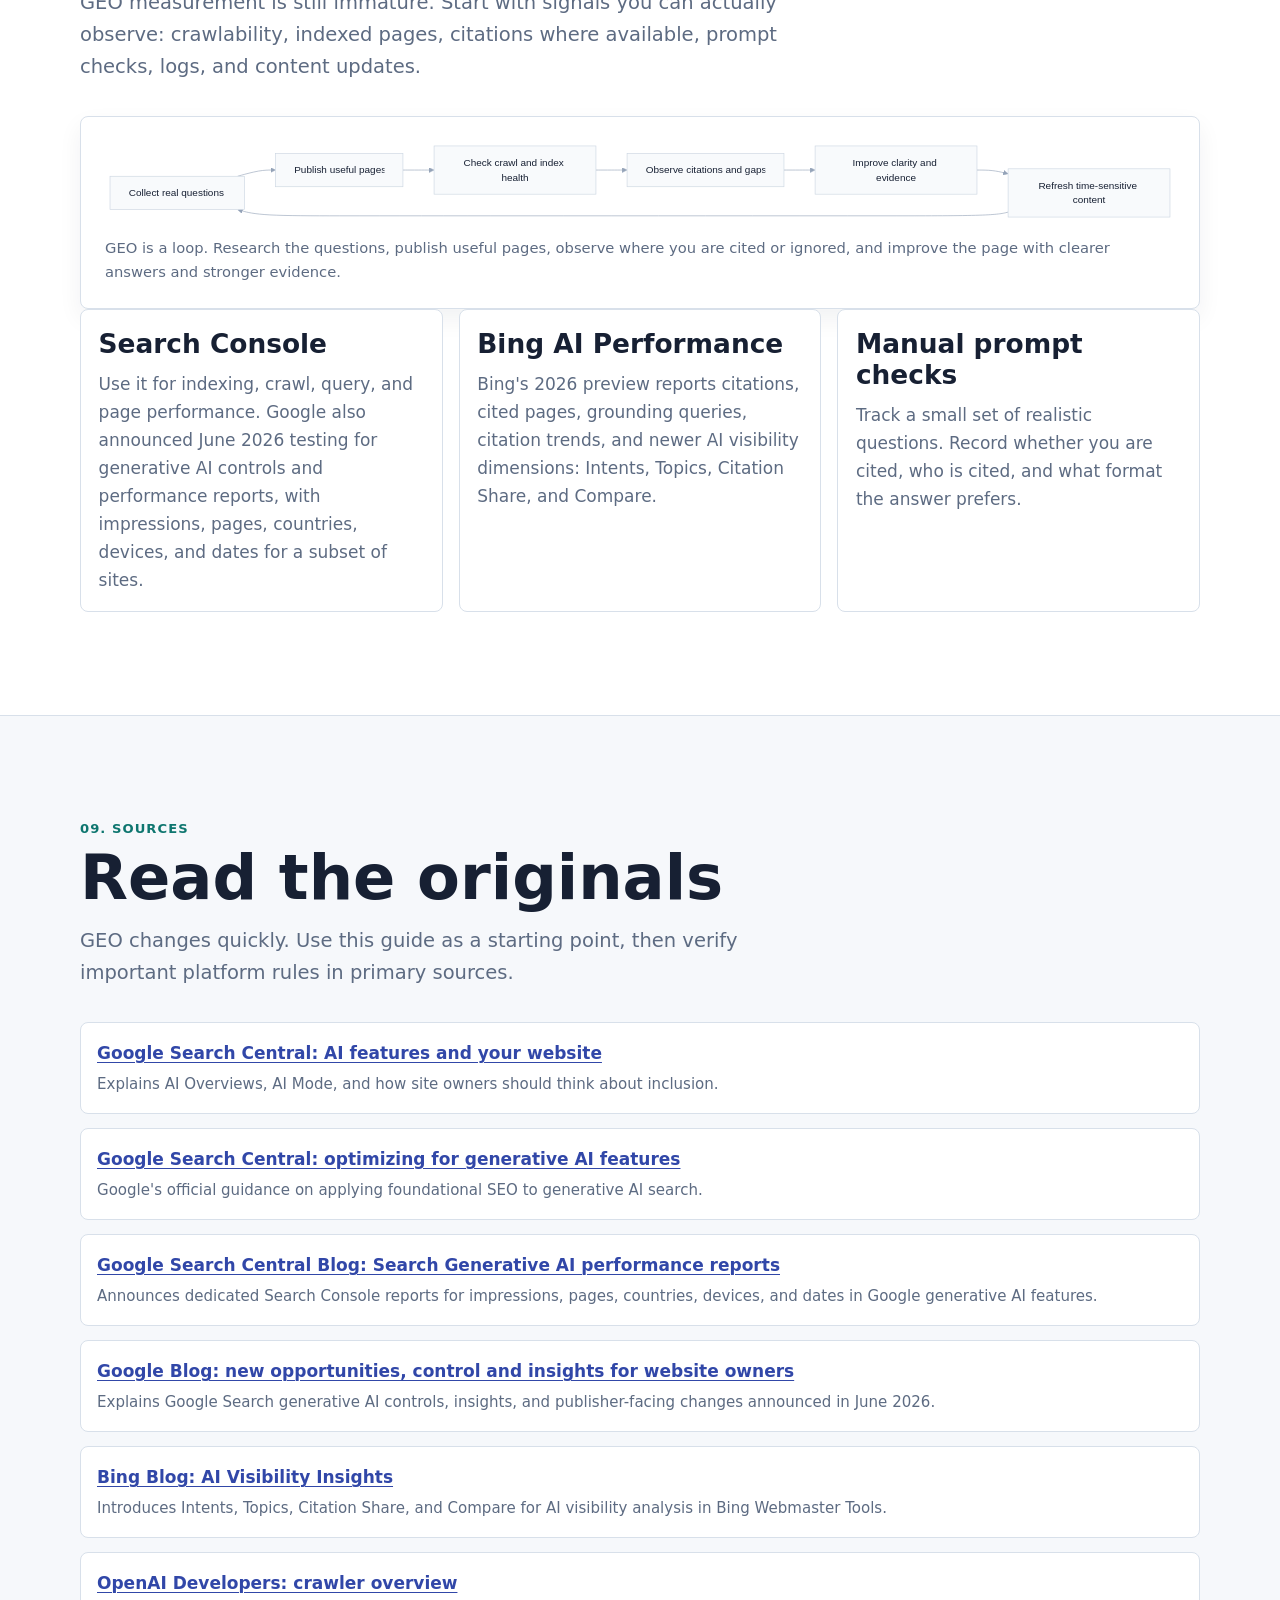
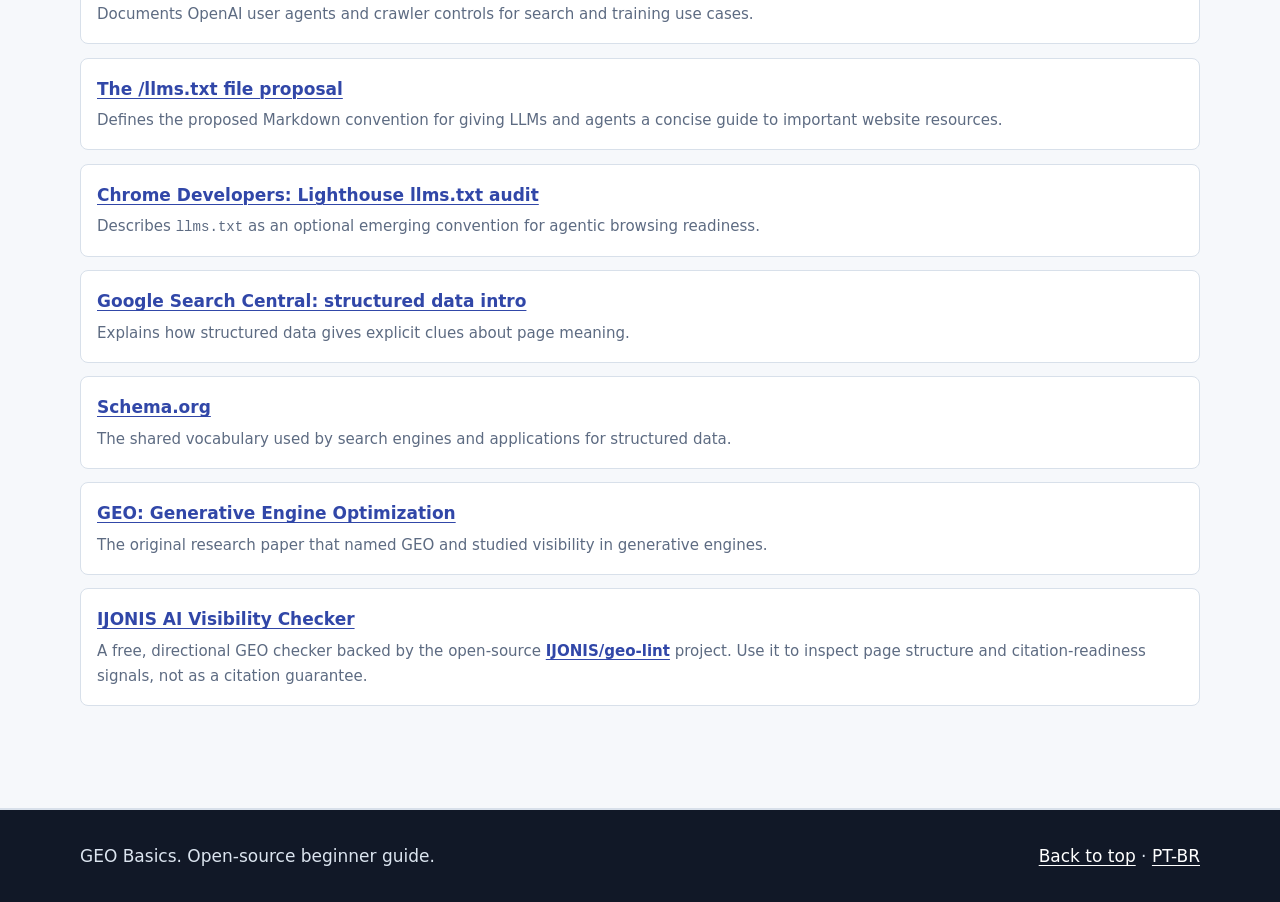
==== commit c1106965: "Polish hero and llms snippet layout" ====
--- a/index.html
+++ b/index.html
@@ -13,7 +13,7 @@
     <link rel="alternate" hreflang="pt-BR" href="https://paladini.github.io/generative-engine-optimization-basic-guide/lang/pt-br/">
     <link rel="alternate" hreflang="x-default" href="https://paladini.github.io/generative-engine-optimization-basic-guide/">
     <link rel="icon" href="assets/images/geo-mark.svg" type="image/svg+xml">
-    <link rel="stylesheet" href="assets/css/site.css?v=20260625a">
+    <link rel="stylesheet" href="assets/css/site.css?v=20260626a">
 
     <meta name="DC.Title" content="GEO Basics: Generative Engine Optimization Guide for AI Search">
     <meta name="DC.Creator" content="Fernando Paladini">
@@ -183,15 +183,6 @@
             understand, trust, and cite. It is not a replacement for SEO. It is SEO seen through the
             lens of AI answers.
           </p>
-          <div class="answer-block" aria-label="Short answer">
-            <strong>Short answer:</strong>
-            <p>
-              Generative Engine Optimization (GEO) helps a web page become easier for AI search systems
-              to retrieve, interpret, evaluate, and cite. This guide explains the SEO foundations, content
-              structure, Schema.org markup, crawler controls, source signals, and measurement habits that
-              make content more useful to humans and more legible to answer engines.
-            </p>
-          </div>
           <nav class="reading-path" aria-label="Recommended reading path">
             <span>Start here:</span>
             <a href="#what">definition</a>
@@ -204,36 +195,17 @@
           </div>
         </div>
 
-        <div class="hero__visual" aria-label="Simplified map of GEO">
-          <div class="answer-map">
-            <div class="answer-map__row">
-              <div class="answer-map__node">
-                <strong>1. User asks</strong>
-                <span>Someone types a real question in everyday language.</span>
-              </div>
-              <span class="answer-map__arrow">then</span>
-              <div class="answer-map__node">
-                <strong>2. AI finds sources</strong>
-                <span>The system looks across pages that may help answer it.</span>
-              </div>
-            </div>
-            <div class="answer-map__row">
-              <div class="answer-map__node">
-                <strong>3. It checks proof</strong>
-                <span>Clear pages, data, examples, and expert context are easier to use.</span>
-              </div>
-              <span class="answer-map__arrow">then</span>
-              <div class="answer-map__node">
-                <strong>4. It answers</strong>
-                <span>The AI writes a summary and may link the supporting sources.</span>
-              </div>
-            </div>
-            <div class="answer-map__wide">
-              <strong>Your GEO job</strong>
-              <span>Write pages that answer real questions clearly, show the proof, and make the source easy to verify.</span>
-            </div>
-          </div>
-          <p class="hero__note">Use the arrow keys to move through sections, like an old-school guide.</p>
+        <div class="hero__visual hero__answer-card" aria-label="Short answer">
+          <strong>Short answer:</strong>
+          <p>
+            Generative Engine Optimization (GEO) helps a web page become easier for AI search systems
+            to retrieve, interpret, evaluate, and cite.
+          </p>
+          <p>
+            This guide explains the SEO foundations, content structure, Schema.org markup, crawler controls,
+            source signals, and measurement habits that make content more useful to humans and more legible
+            to answer engines.
+          </p>
         </div>
       </div>
     </section>
@@ -482,7 +454,7 @@
           </article>
 
           <article class="card">
-            <h3><code>llms.txt</code> as an optional site guide</h3>
+            <h3>llms.txt as an optional site guide</h3>
             <p>
               A root <code>llms.txt</code> file is a proposed Markdown convention for tools that choose to read it.
               Use it to summarize your site and point agents to canonical, useful resources. It does not block crawlers,
@@ -493,25 +465,20 @@
               lists canonical URLs, structured data describes visible page meaning, and <code>llms.txt</code> gives a curated
               overview for LLMs and agents.
             </p>
-            <div class="snippet">
+            <div class="snippet snippet--compact">
               <div class="snippet__top">
                 <span>llms.txt example</span>
                 <button class="copy-button" data-copy="#snippet-llms" data-copied="Copied" data-failed="Select">Copy</button>
               </div>
               <pre><code id="snippet-llms"># Example Site
-
-&gt; A beginner-friendly guide to [topic], with practical examples and source-backed explanations.
-
+&gt; Practical, source-backed guide to [topic].
 ## Key pages
-
 - [Start here](https://example.com/): Main guide and definitions.
-- [FAQ](https://example.com/faq/): Short answers to common questions.
-- [Research sources](https://example.com/sources/): Primary references and methodology.
-
+- [FAQ](https://example.com/faq/): Common questions.
+- [Sources](https://example.com/sources/): Primary references.
 ## Technical files
-
-- [Sitemap](https://example.com/sitemap.xml): Canonical public URLs.
-- [Robots rules](https://example.com/robots.txt): Crawler access guidance.</code></pre>
+- [Sitemap](https://example.com/sitemap.xml)
+- [Robots](https://example.com/robots.txt)</code></pre>
             </div>
           </article>
 
@@ -719,6 +686,6 @@
       </div>
     </footer>
 
-    <script src="assets/js/site.js?v=20260625a" defer></script>
+    <script src="assets/js/site.js?v=20260626a" defer></script>
   </body>
 </html>
--- a/assets/css/site.css
+++ b/assets/css/site.css
@@ -183,8 +183,8 @@
 }
 
 .hero {
-  min-height: calc(100vh - 250px);
-  padding: 4.25rem 1.25rem 2.5rem;
+  min-height: calc(100svh - 78px);
+  padding: clamp(1.8rem, 4vw, 3rem) 1.25rem clamp(1.6rem, 3vw, 2.35rem);
   display: flex;
   align-items: center;
   border-bottom: 1px solid var(--line);
@@ -195,52 +195,33 @@
   max-width: var(--max);
   margin: 0 auto;
   display: grid;
-  grid-template-columns: minmax(0, 1.08fr) minmax(320px, 0.92fr);
-  gap: clamp(2rem, 6vw, 5.5rem);
+  grid-template-columns: minmax(0, 1.16fr) minmax(300px, 0.84fr);
+  gap: clamp(1.6rem, 4.5vw, 4rem);
   align-items: center;
 }
 
 .hero h1 {
   margin: 0;
-  max-width: 13ch;
-  font-size: clamp(2.75rem, 6.4vw, 5.9rem);
-  line-height: 0.98;
+  max-width: 17ch;
+  font-size: clamp(2.35rem, 4.2vw, 4rem);
+  line-height: 1;
   letter-spacing: 0;
 }
 
 .hero__subtitle {
-  margin: 1rem 0 0;
+  margin: 0.85rem 0 0;
   color: var(--indigo);
-  font-size: clamp(1.35rem, 3vw, 2.15rem);
+  font-size: clamp(1.18rem, 2.2vw, 1.65rem);
   line-height: 1.12;
   font-weight: 800;
   max-width: 13em;
 }
 
 .hero__text {
-  margin: 1.35rem 0 0;
+  margin: 1rem 0 0;
   max-width: 40rem;
   color: var(--muted);
-  font-size: 1.12rem;
-}
-
-.answer-block {
-  margin-top: 1.2rem;
-  max-width: 43rem;
-  border: 1px solid #b7ded9;
-  border-left: 5px solid var(--teal);
-  border-radius: var(--radius);
-  background: var(--surface-strong);
-  padding: 0.9rem 1rem;
-}
-
-.answer-block strong {
-  color: var(--ink);
-}
-
-.answer-block p {
-  margin: 0.25rem 0 0;
-  color: var(--muted);
+  font-size: 1.04rem;
 }
 
 .reading-path {
@@ -314,71 +295,27 @@
   position: relative;
 }
 
-.answer-map {
-  border: 1px solid var(--line);
-  border-radius: var(--radius);
-  background: linear-gradient(180deg, #ffffff, #f7fafc);
+.hero__answer-card {
+  align-self: center;
+  border: 1px solid #b7ded9;
+  border-left: 5px solid var(--teal);
+  border-radius: var(--radius);
+  background: var(--surface-strong);
   box-shadow: var(--shadow);
-  padding: clamp(1rem, 3vw, 1.45rem);
-}
-
-.answer-map__row {
-  display: grid;
-  grid-template-columns: 1fr auto 1fr;
-  align-items: center;
-  gap: 0.8rem;
-  margin: 0.85rem 0;
-}
-
-.answer-map__node {
-  min-height: 74px;
-  border: 1px solid var(--line);
-  background: #ffffff;
-  border-radius: var(--radius);
-  padding: 0.75rem;
-}
-
-.answer-map__node strong {
+  padding: clamp(1.1rem, 3vw, 1.65rem);
+}
+
+.hero__answer-card strong {
   display: block;
   color: var(--ink);
-  font-size: 0.96rem;
-}
-
-.answer-map__node span {
-  display: block;
-  color: var(--muted);
-  font-size: 0.84rem;
-  line-height: 1.35;
-  margin-top: 0.18rem;
-}
-
-.answer-map__arrow {
-  color: var(--faint);
-  font-weight: 900;
-}
-
-.answer-map__wide {
-  margin-top: 1rem;
-  border: 1px solid #b7ded9;
-  background: var(--surface-strong);
-  border-radius: var(--radius);
-  padding: 0.9rem;
-}
-
-.answer-map__wide strong,
-.answer-map__wide span {
-  display: block;
-}
-
-.answer-map__wide span {
-  color: var(--muted);
-  font-size: 0.9rem;
-}
-
-.hero__note {
-  margin: 1rem 0 0;
-  color: var(--muted);
-  font-size: 0.94rem;
+  font-size: clamp(1.2rem, 2vw, 1.55rem);
+}
+
+.hero__answer-card p {
+  margin: 0.75rem 0 0;
+  color: var(--muted);
+  font-size: clamp(1rem, 1.4vw, 1.12rem);
+  line-height: 1.6;
 }
 
 .section {
@@ -568,6 +505,24 @@
   margin: 1rem 0;
 }
 
+.snippet--compact {
+  max-width: 62rem;
+}
+
+.snippet--compact pre {
+  max-height: 13.5rem;
+  overflow: auto;
+  padding-block: 0.7rem;
+}
+
+.snippet--compact code {
+  display: block;
+  font-size: 0.82rem;
+  line-height: 1.34;
+  white-space: pre-wrap;
+  overflow-wrap: anywhere;
+}
+
 .snippet__top {
   display: flex;
   align-items: center;
@@ -598,7 +553,7 @@
 pre {
   margin: 0;
   overflow-x: auto;
-  padding: 1rem;
+  padding: 0.85rem 1rem;
 }
 
 code {
@@ -608,7 +563,7 @@
 
 pre code {
   color: var(--code-text);
-  line-height: 1.55;
+  line-height: 1.42;
 }
 
 .source-list {
@@ -710,13 +665,6 @@
     max-width: none;
   }
 
-  .answer-map__row {
-    grid-template-columns: 1fr;
-  }
-
-  .answer-map__arrow {
-    display: none;
-  }
 }
 
 @media (max-width: 560px) {
@@ -731,12 +679,35 @@
     padding-inline: 1rem;
   }
 
+  .topbar__inner {
+    gap: 0.55rem;
+    padding-block: 0.6rem;
+  }
+
   .topbar__links {
+    width: 100%;
+    flex-wrap: nowrap;
     justify-content: flex-start;
+    overflow-x: auto;
+    padding-bottom: 0.15rem;
+    scrollbar-width: thin;
+  }
+
+  .topbar__links a {
+    flex: 0 0 auto;
+    padding-inline: 0.45rem;
   }
 
   .hero h1 {
-    font-size: clamp(3rem, 17vw, 4.2rem);
+    font-size: clamp(2rem, 10vw, 2.85rem);
+  }
+
+  .hero__subtitle {
+    font-size: clamp(1.08rem, 5vw, 1.34rem);
+  }
+
+  .hero__text {
+    font-size: 1rem;
   }
 
   .hero__actions {
@@ -744,8 +715,8 @@
     align-items: stretch;
   }
 
-  .hero__visual {
-    display: none;
+  .hero__answer-card {
+    box-shadow: none;
   }
 
   .button {
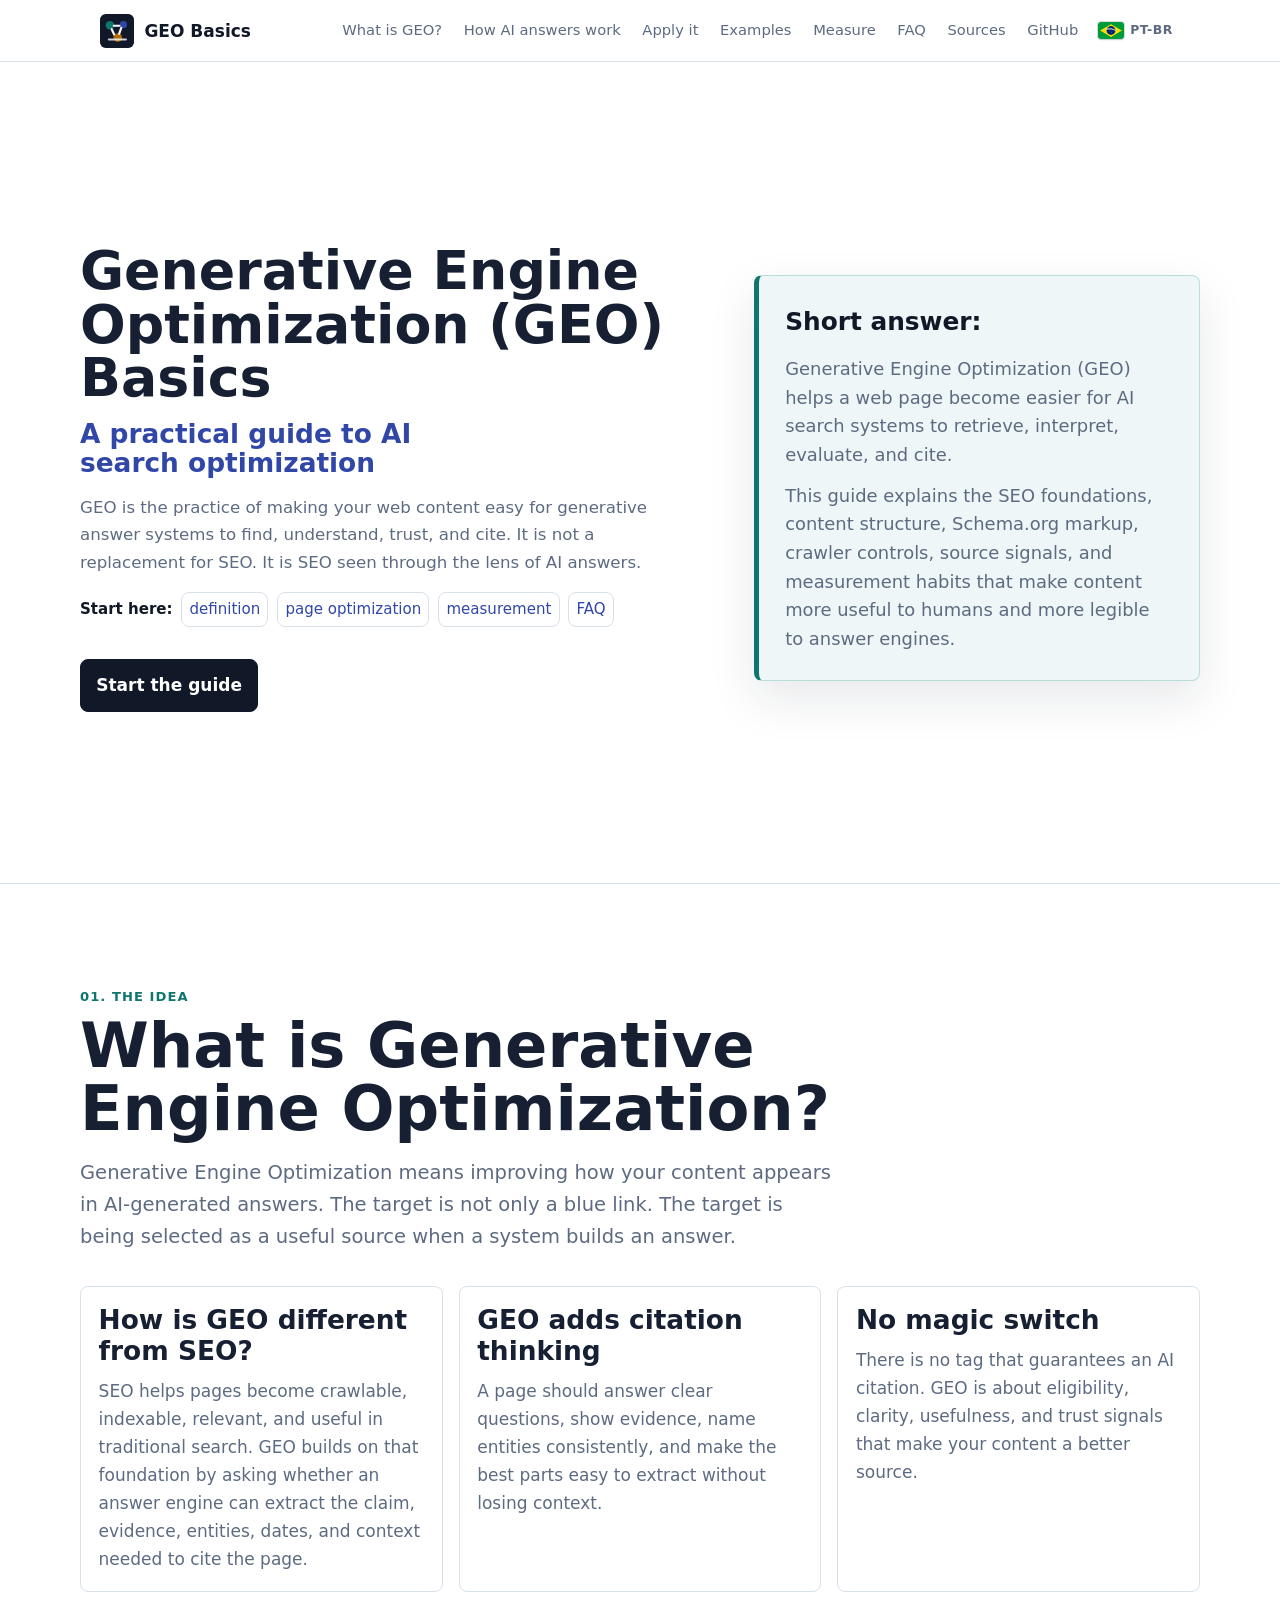
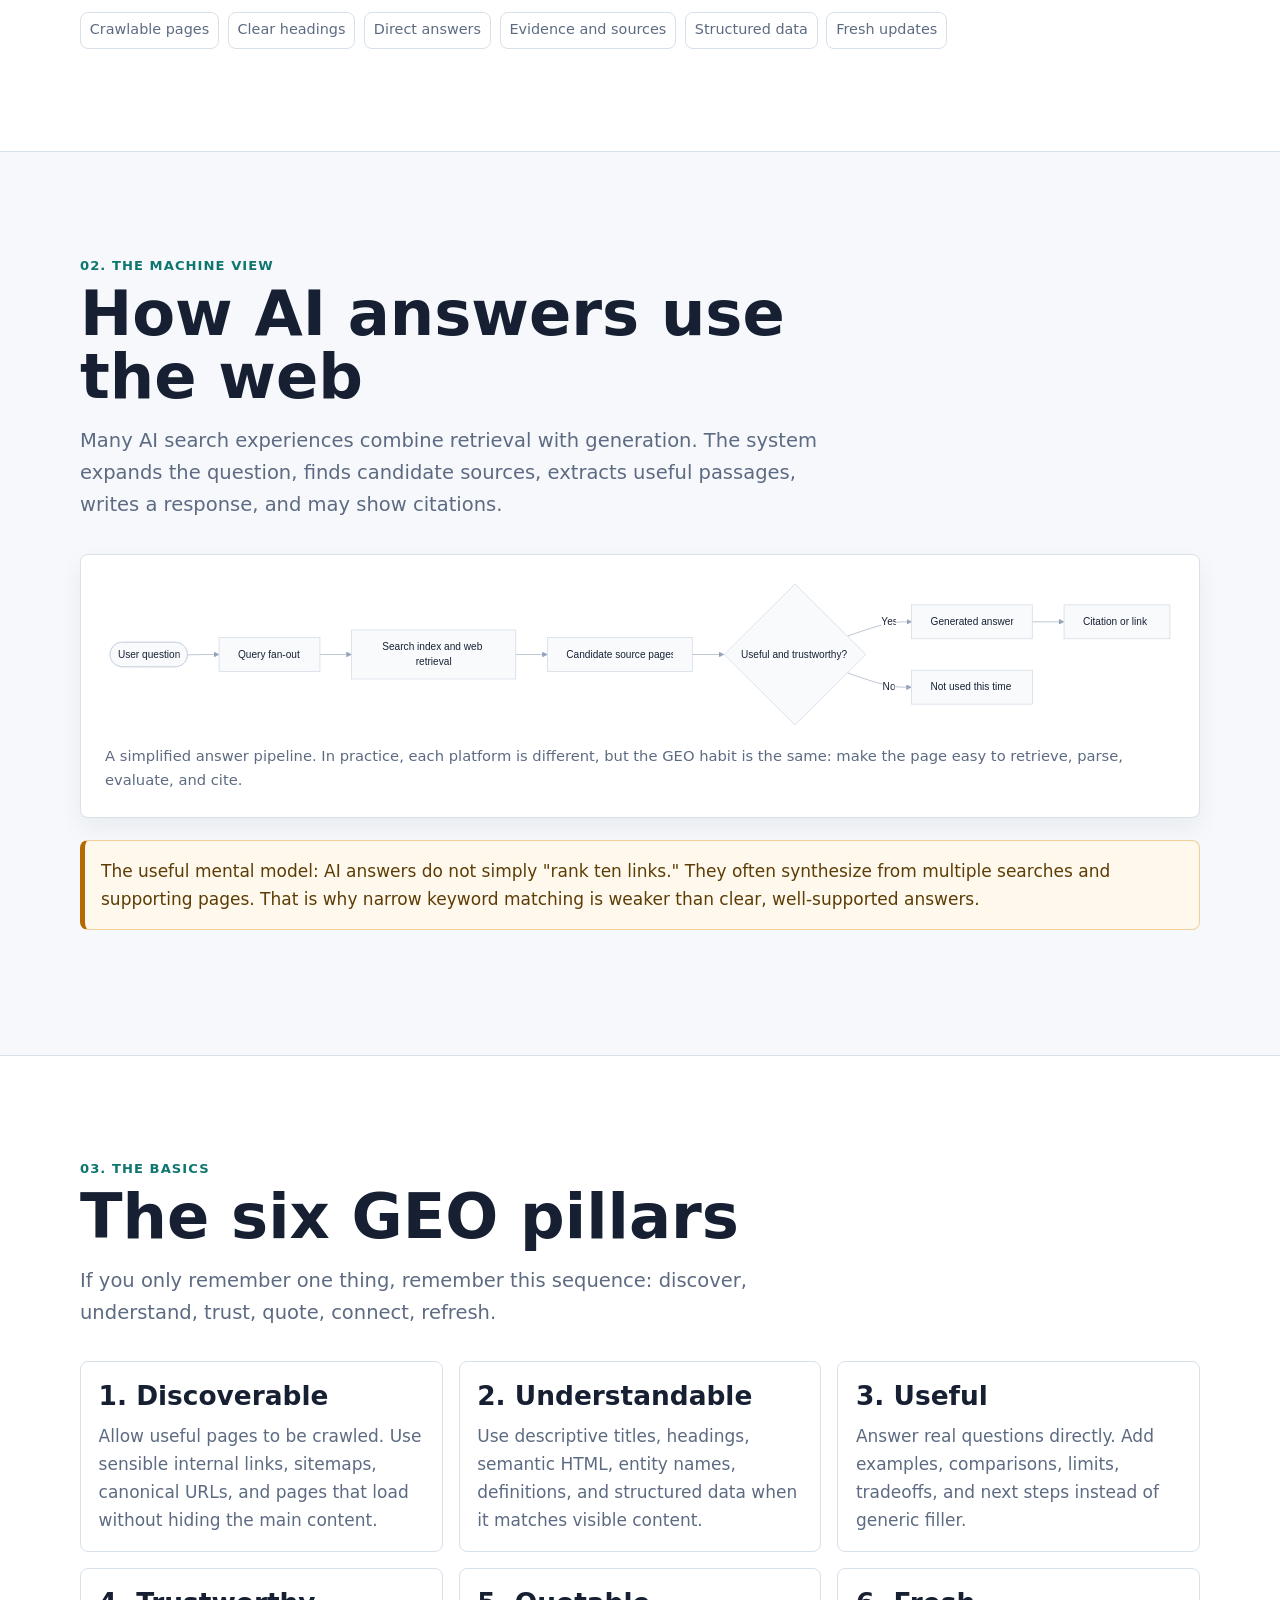
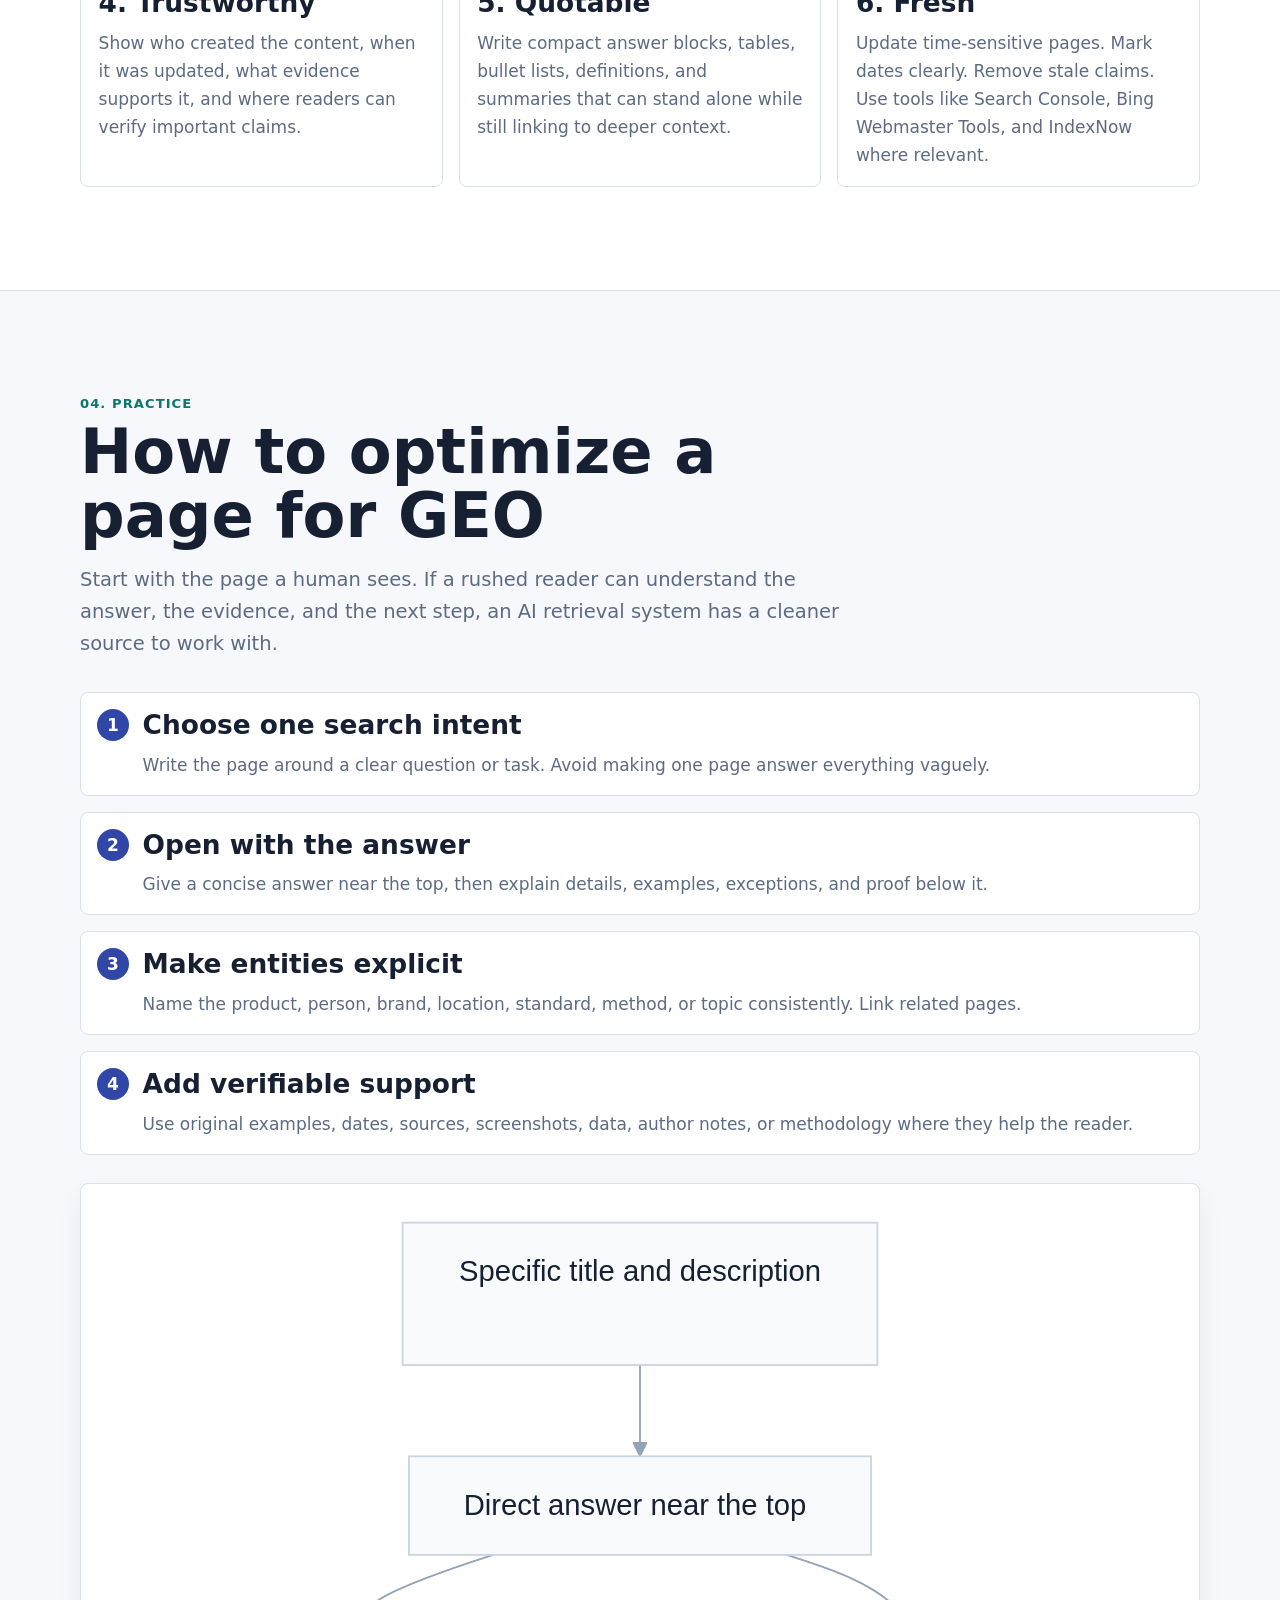
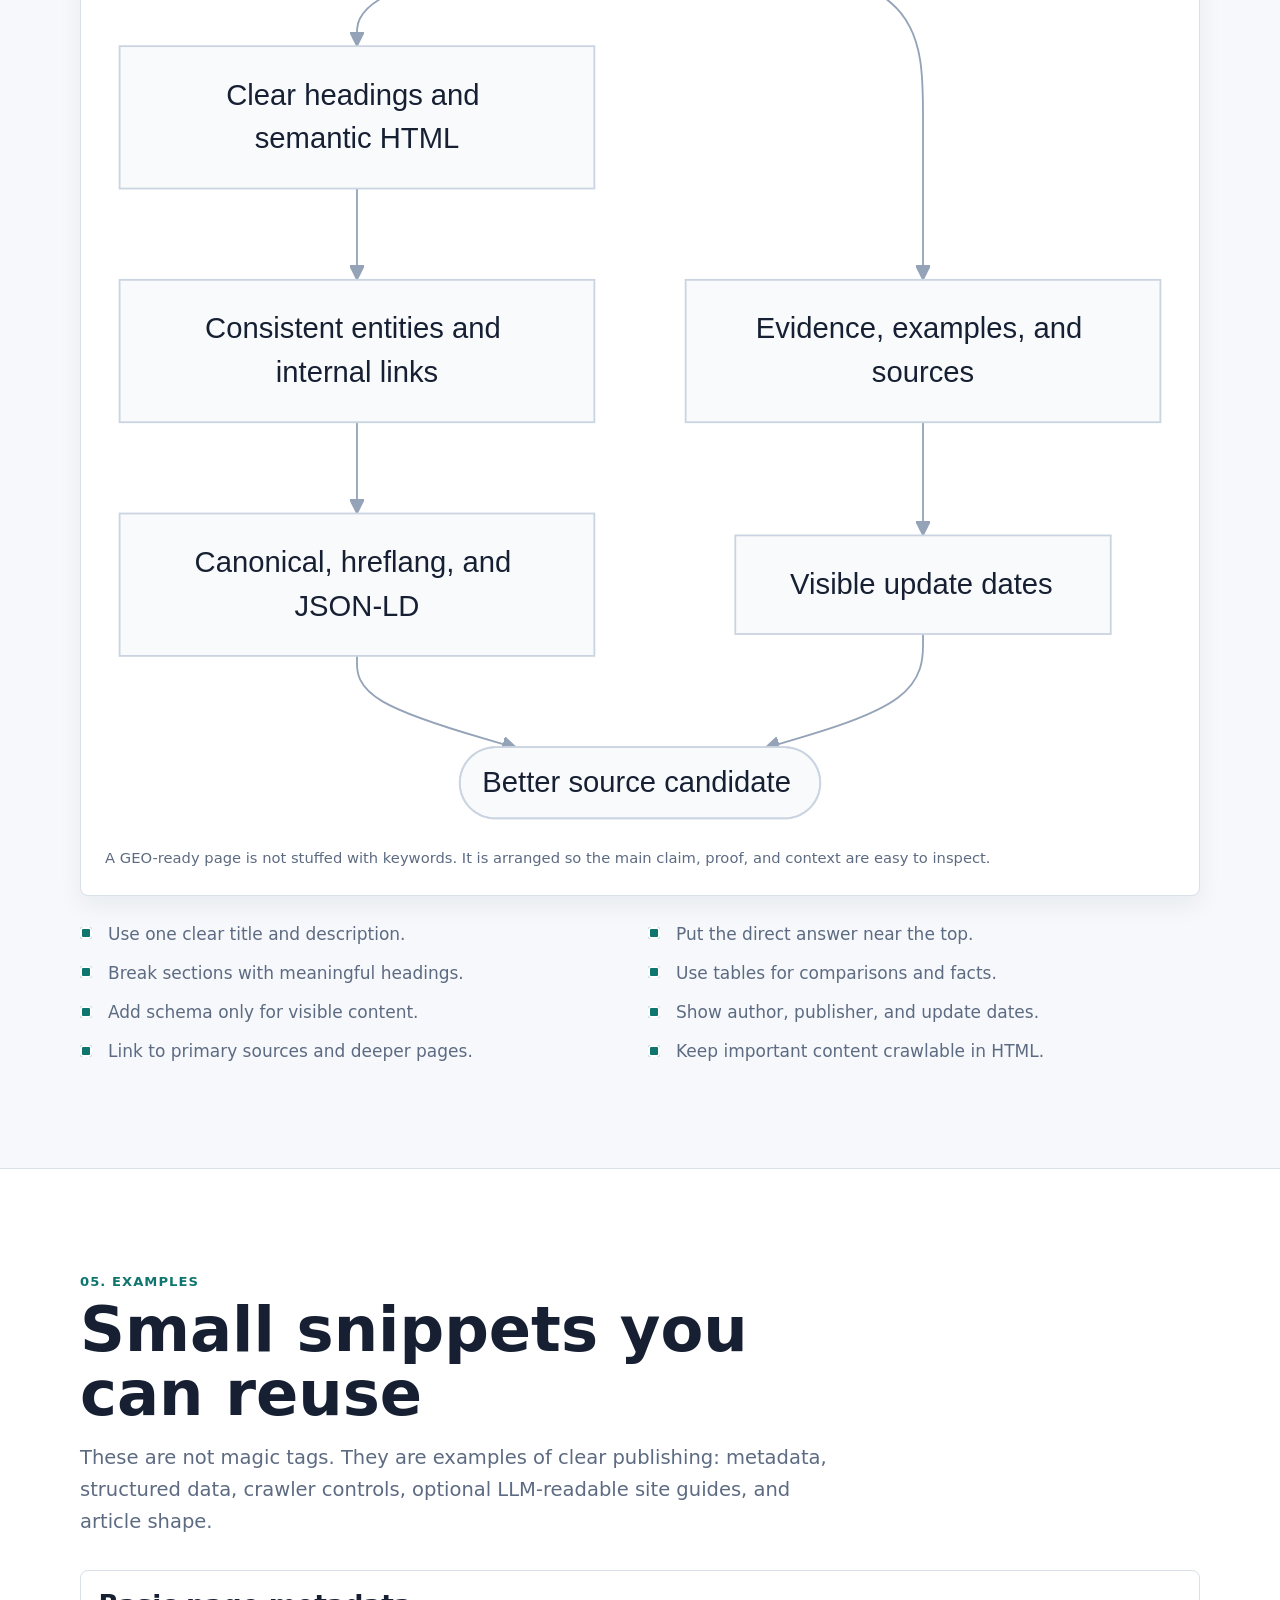
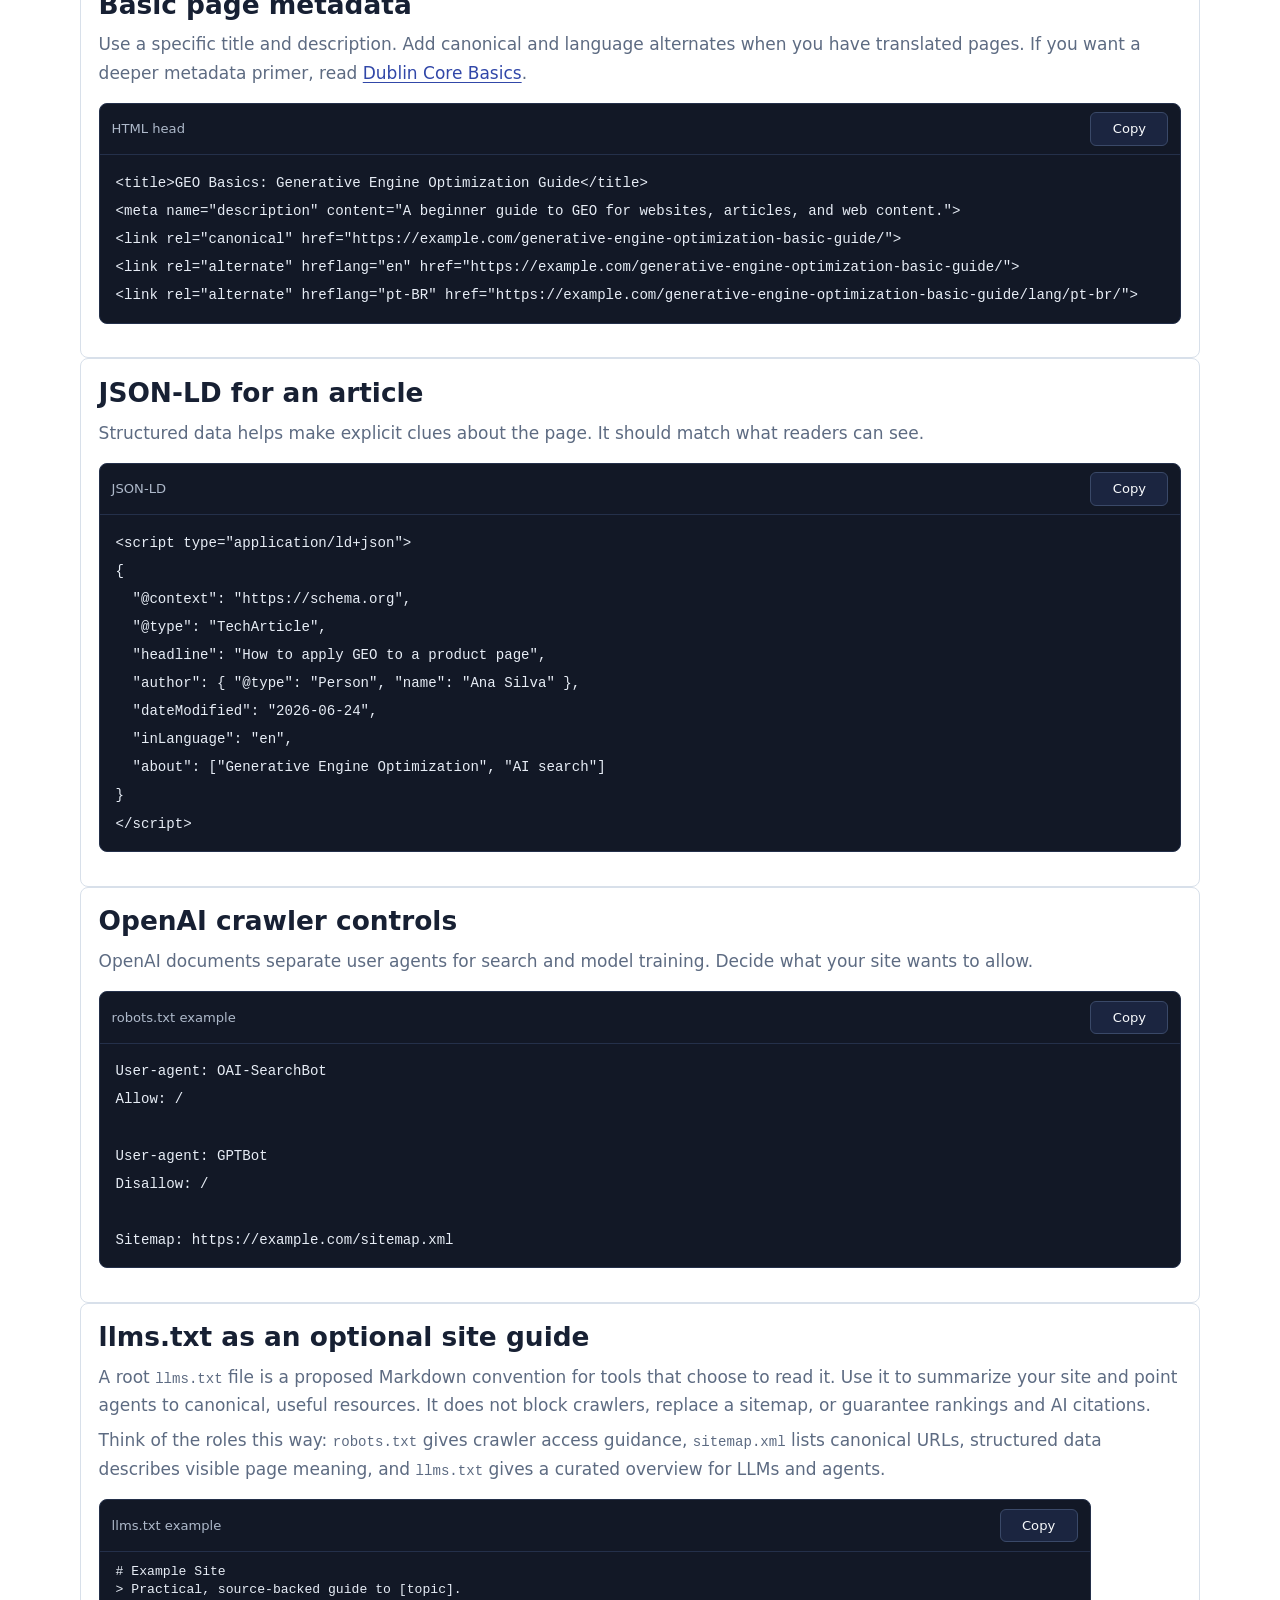
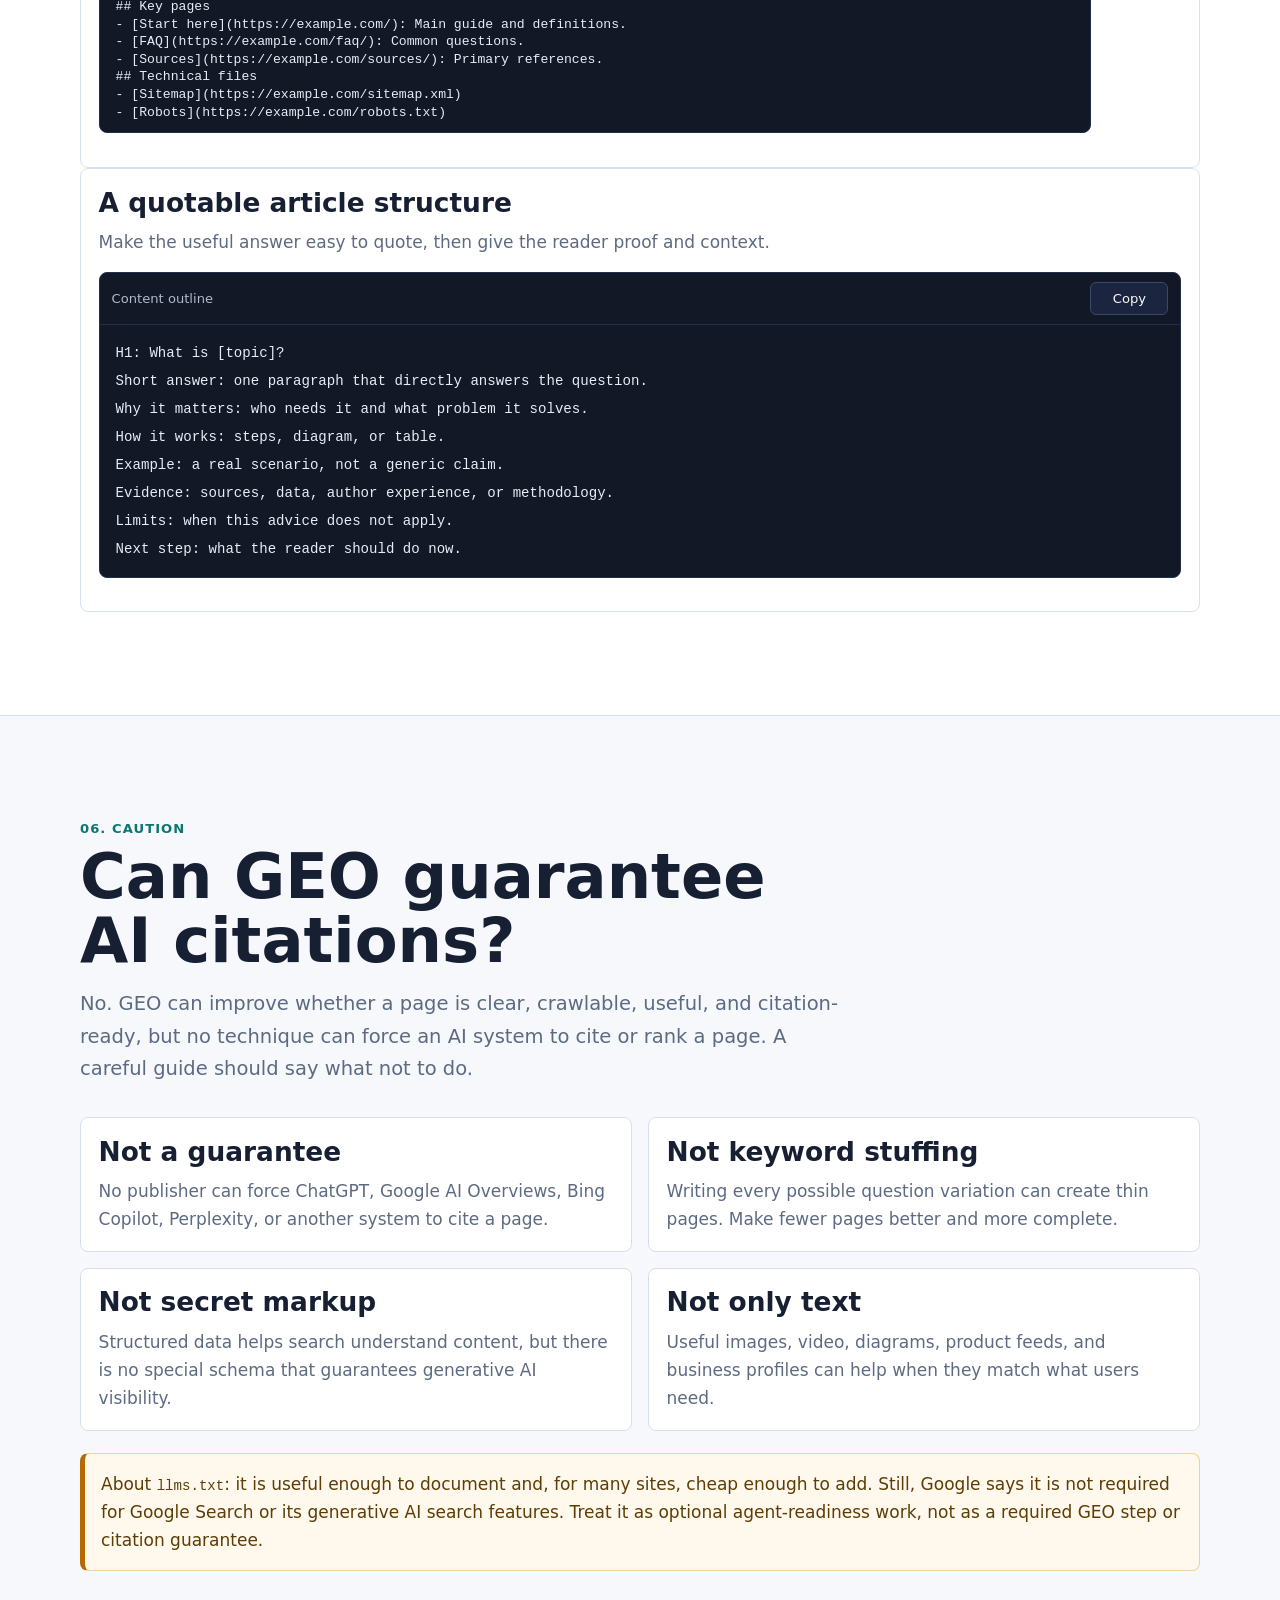
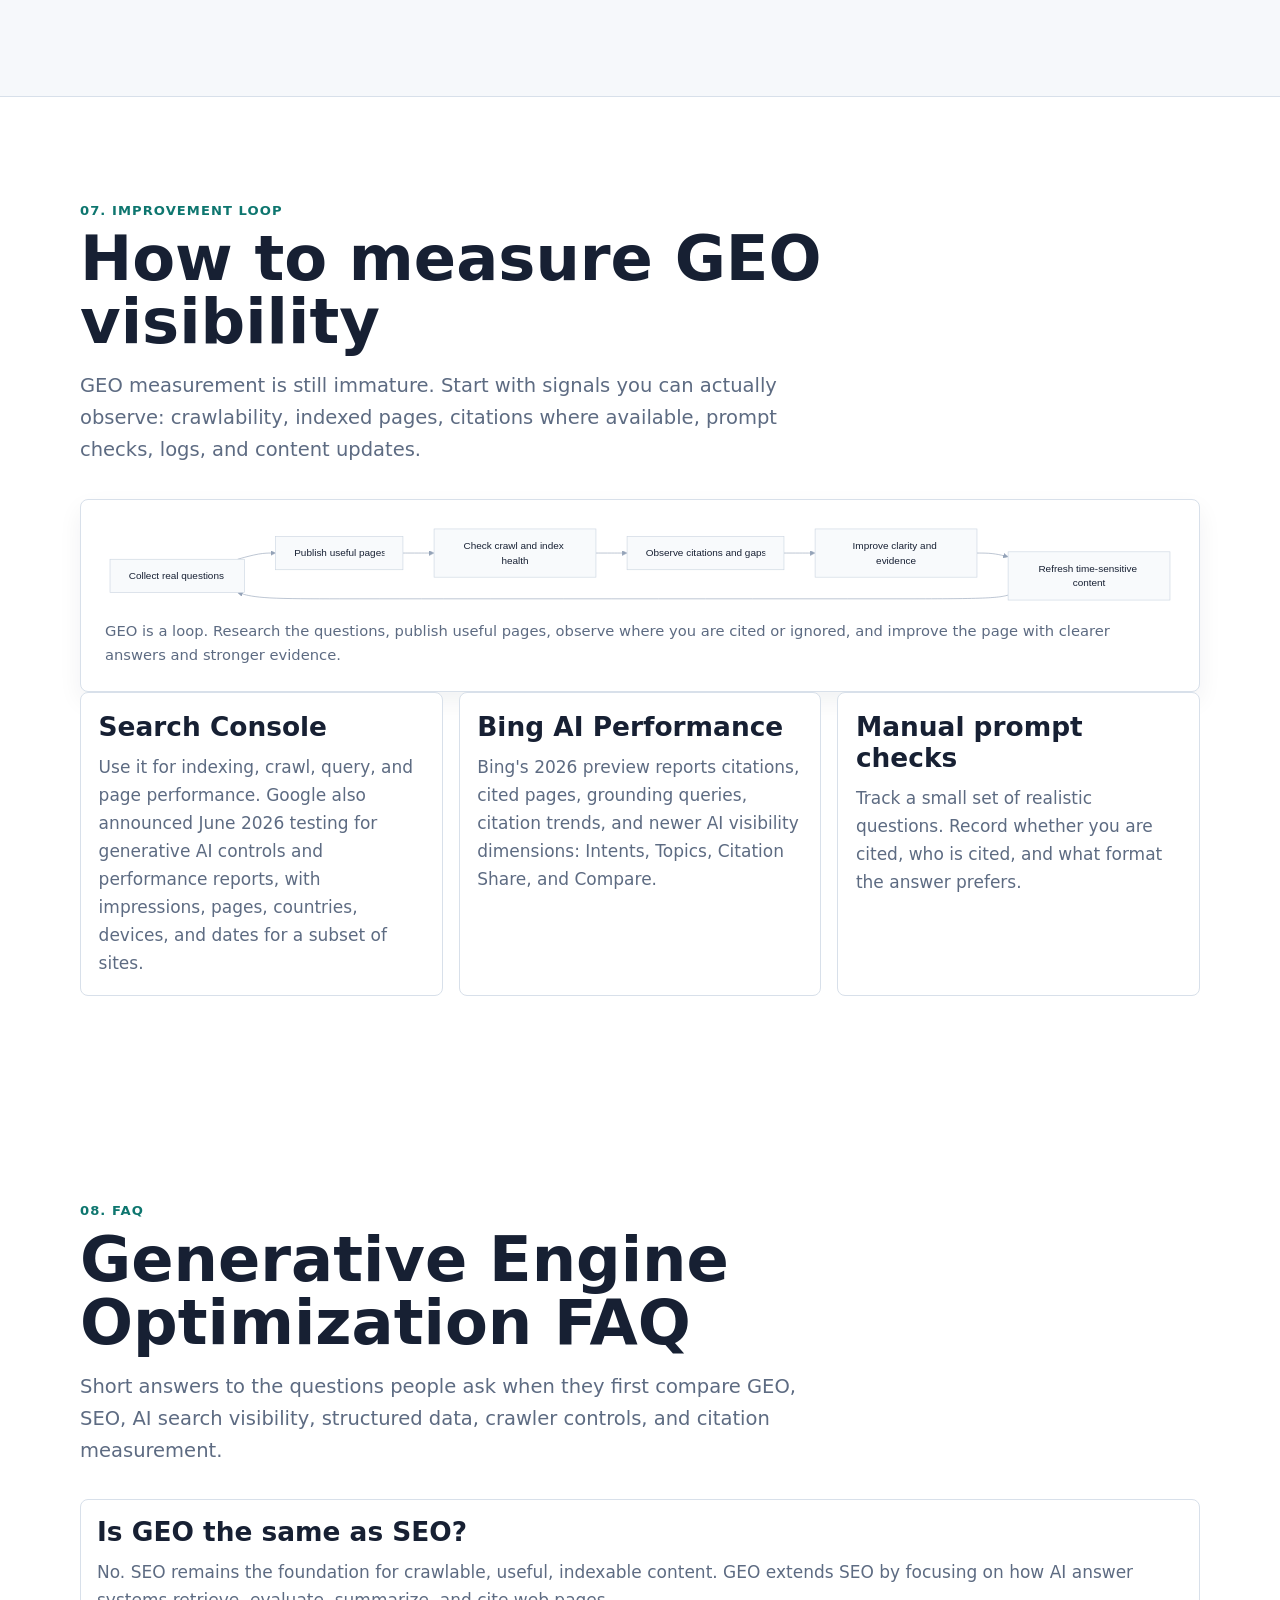
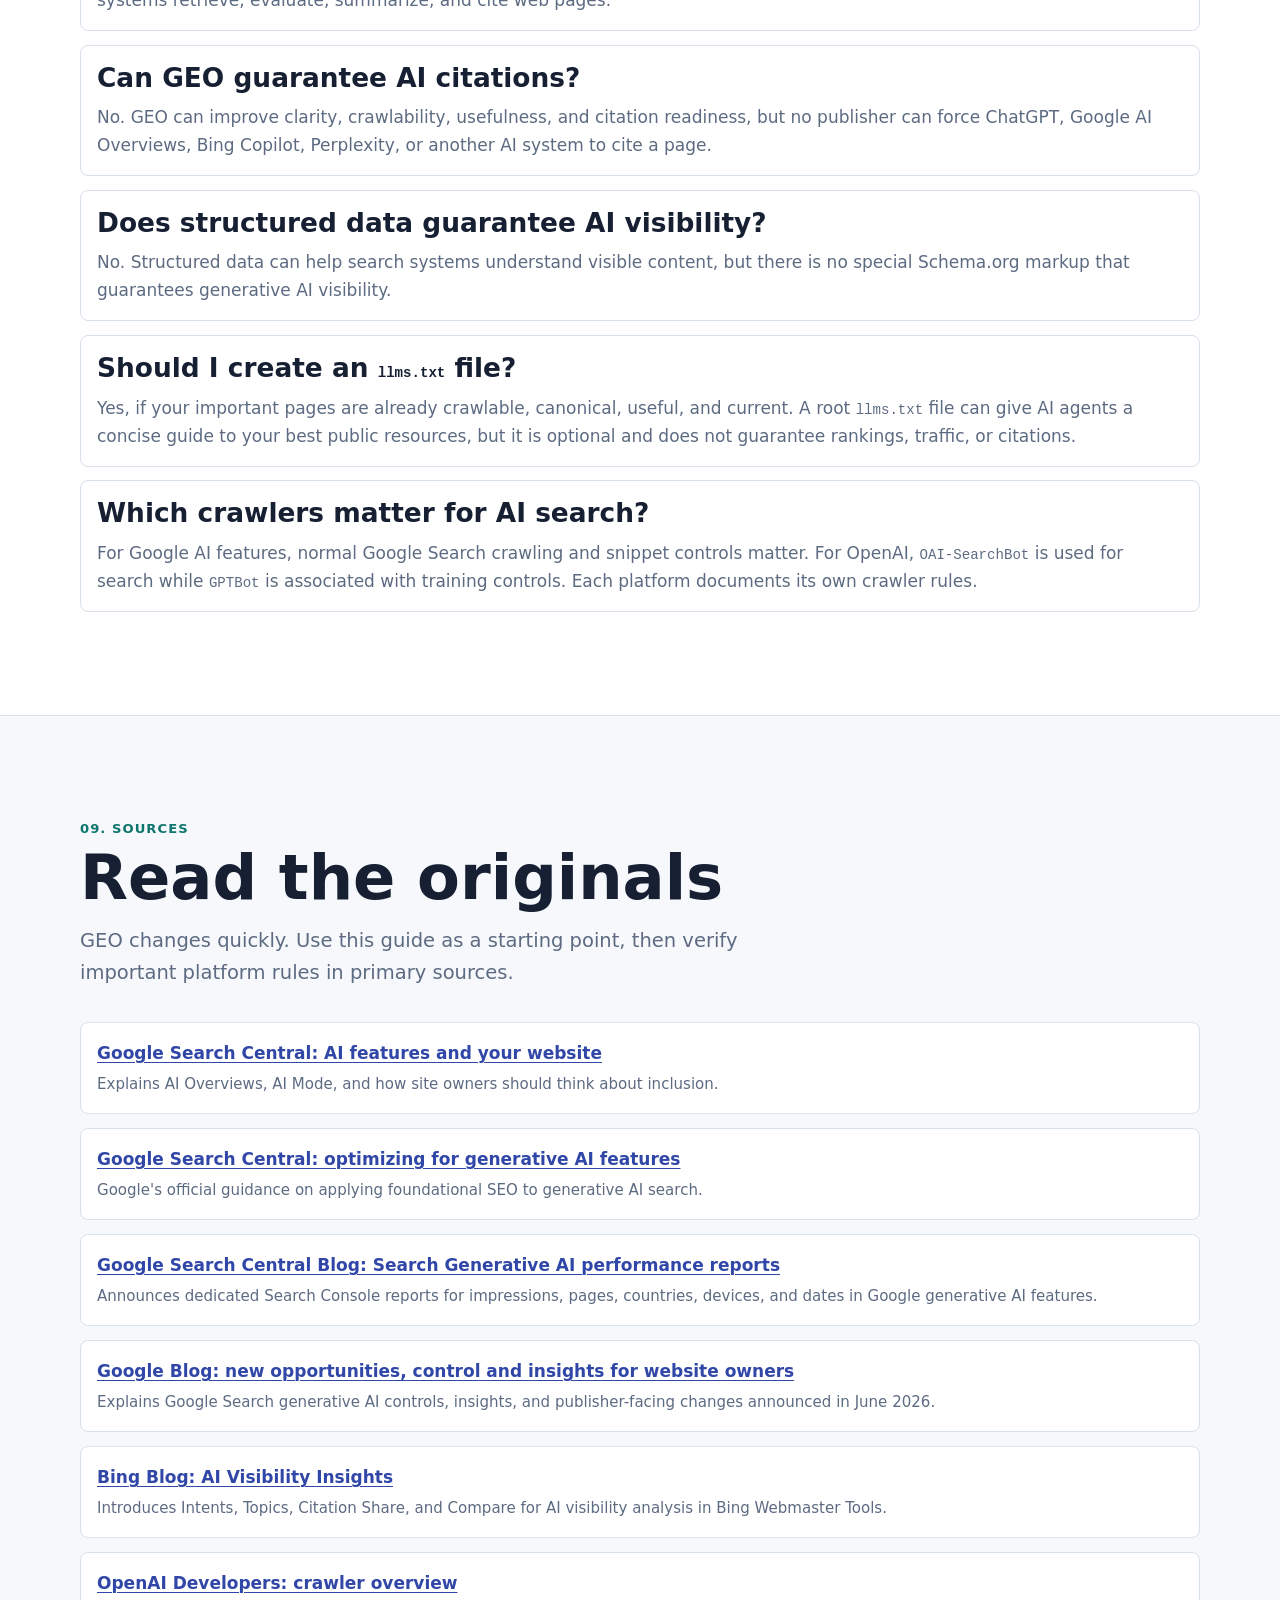
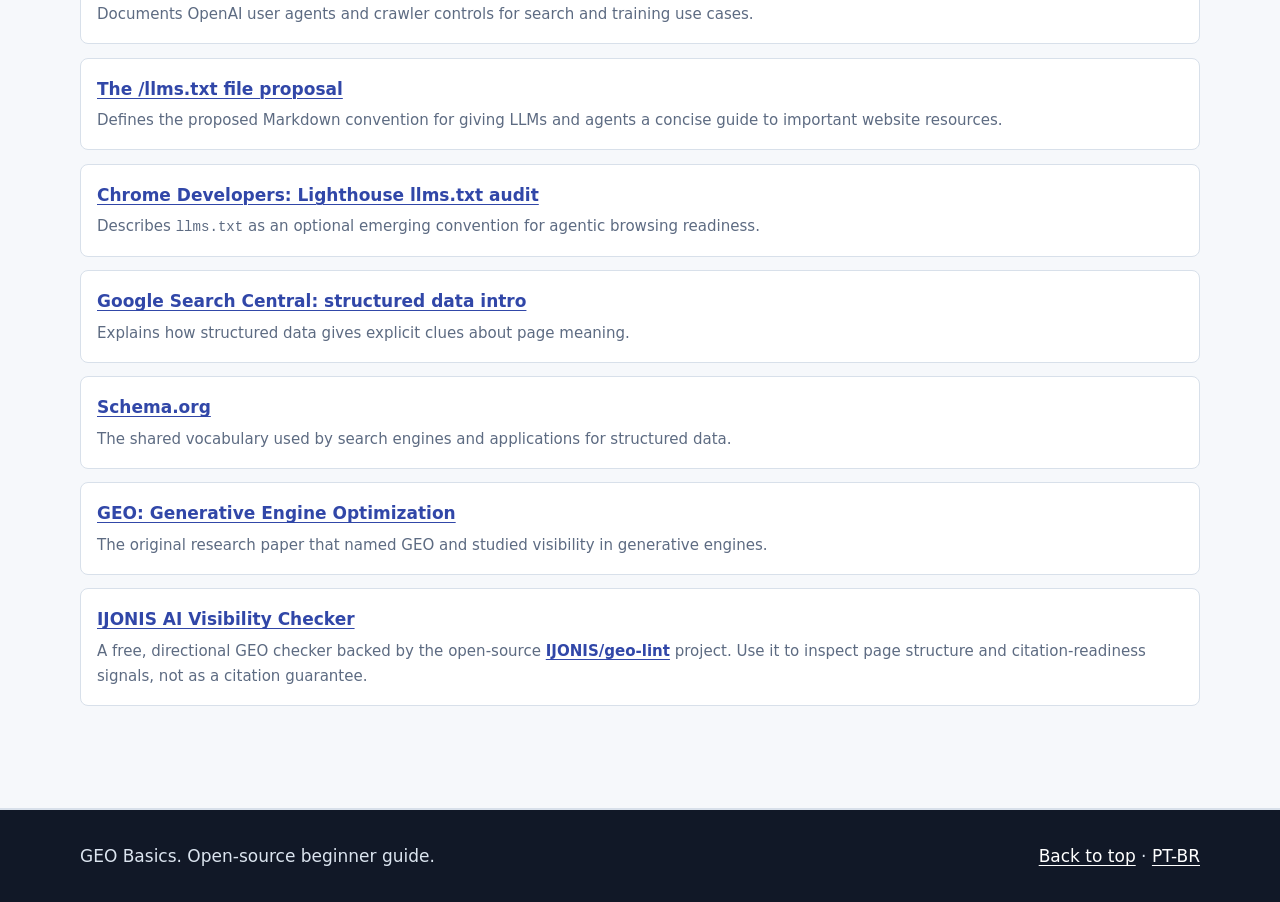
==== commit b98a4217: "Move FAQ after measurement section" ====
--- a/index.html
+++ b/index.html
@@ -160,8 +160,8 @@
           <a href="#systems">How AI answers work</a>
           <a href="#apply">Apply it</a>
           <a href="#examples">Examples</a>
+          <a href="#measure">Measure</a>
           <a href="#faq">FAQ</a>
-          <a href="#measure">Measure</a>
           <a href="#sources">Sources</a>
           <a href="https://github.com/paladini/generative-engine-optimization-basic-guide" target="_blank" rel="noopener">GitHub</a>
           <a class="language-switch" href="lang/pt-br/index.html" hreflang="pt-BR" lang="pt-BR" aria-label="Ler em Português do Brasil" title="Ler em Português do Brasil">
@@ -187,8 +187,8 @@
             <span>Start here:</span>
             <a href="#what">definition</a>
             <a href="#apply">page optimization</a>
+            <a href="#measure">measurement</a>
             <a href="#faq">FAQ</a>
-            <a href="#measure">measurement</a>
           </nav>
           <div class="hero__actions">
             <a class="button button--primary" href="#what">Start the guide</a>
@@ -543,46 +543,10 @@
         </div>
       </section>
 
-      <section class="section" id="faq">
-        <div class="section__inner">
-          <div class="section__header">
-            <span class="section__number">07. FAQ</span>
-            <h2>Generative Engine Optimization FAQ</h2>
-            <p class="lead">
-              Short answers to the questions people ask when they first compare GEO, SEO, AI search visibility,
-              structured data, crawler controls, and citation measurement.
-            </p>
-          </div>
-
-          <div class="faq-list">
-            <article class="faq-item">
-              <h3>Is GEO the same as SEO?</h3>
-              <p>No. SEO remains the foundation for crawlable, useful, indexable content. GEO extends SEO by focusing on how AI answer systems retrieve, evaluate, summarize, and cite web pages.</p>
-            </article>
-            <article class="faq-item">
-              <h3>Can GEO guarantee AI citations?</h3>
-              <p>No. GEO can improve clarity, crawlability, usefulness, and citation readiness, but no publisher can force ChatGPT, Google AI Overviews, Bing Copilot, Perplexity, or another AI system to cite a page.</p>
-            </article>
-            <article class="faq-item">
-              <h3>Does structured data guarantee AI visibility?</h3>
-              <p>No. Structured data can help search systems understand visible content, but there is no special Schema.org markup that guarantees generative AI visibility.</p>
-            </article>
-            <article class="faq-item">
-              <h3>Should I create an <code>llms.txt</code> file?</h3>
-              <p>Yes, if your important pages are already crawlable, canonical, useful, and current. A root <code>llms.txt</code> file can give AI agents a concise guide to your best public resources, but it is optional and does not guarantee rankings, traffic, or citations.</p>
-            </article>
-            <article class="faq-item">
-              <h3>Which crawlers matter for AI search?</h3>
-              <p>For Google AI features, normal Google Search crawling and snippet controls matter. For OpenAI, <code>OAI-SearchBot</code> is used for search while <code>GPTBot</code> is associated with training controls. Each platform documents its own crawler rules.</p>
-            </article>
-          </div>
-        </div>
-      </section>
-
       <section class="section" id="measure">
         <div class="section__inner">
           <div class="section__header">
-            <span class="section__number">08. Improvement loop</span>
+            <span class="section__number">07. Improvement loop</span>
             <h2>How to measure GEO visibility</h2>
             <p class="lead">
               GEO measurement is still immature. Start with signals you can actually observe: crawlability,
@@ -615,6 +579,42 @@
         </div>
       </section>
 
+      <section class="section" id="faq">
+        <div class="section__inner">
+          <div class="section__header">
+            <span class="section__number">08. FAQ</span>
+            <h2>Generative Engine Optimization FAQ</h2>
+            <p class="lead">
+              Short answers to the questions people ask when they first compare GEO, SEO, AI search visibility,
+              structured data, crawler controls, and citation measurement.
+            </p>
+          </div>
+
+          <div class="faq-list">
+            <article class="faq-item">
+              <h3>Is GEO the same as SEO?</h3>
+              <p>No. SEO remains the foundation for crawlable, useful, indexable content. GEO extends SEO by focusing on how AI answer systems retrieve, evaluate, summarize, and cite web pages.</p>
+            </article>
+            <article class="faq-item">
+              <h3>Can GEO guarantee AI citations?</h3>
+              <p>No. GEO can improve clarity, crawlability, usefulness, and citation readiness, but no publisher can force ChatGPT, Google AI Overviews, Bing Copilot, Perplexity, or another AI system to cite a page.</p>
+            </article>
+            <article class="faq-item">
+              <h3>Does structured data guarantee AI visibility?</h3>
+              <p>No. Structured data can help search systems understand visible content, but there is no special Schema.org markup that guarantees generative AI visibility.</p>
+            </article>
+            <article class="faq-item">
+              <h3>Should I create an <code>llms.txt</code> file?</h3>
+              <p>Yes, if your important pages are already crawlable, canonical, useful, and current. A root <code>llms.txt</code> file can give AI agents a concise guide to your best public resources, but it is optional and does not guarantee rankings, traffic, or citations.</p>
+            </article>
+            <article class="faq-item">
+              <h3>Which crawlers matter for AI search?</h3>
+              <p>For Google AI features, normal Google Search crawling and snippet controls matter. For OpenAI, <code>OAI-SearchBot</code> is used for search while <code>GPTBot</code> is associated with training controls. Each platform documents its own crawler rules.</p>
+            </article>
+          </div>
+        </div>
+      </section>
+
       <section class="section section--soft" id="sources">
         <div class="section__inner">
           <div class="section__header">
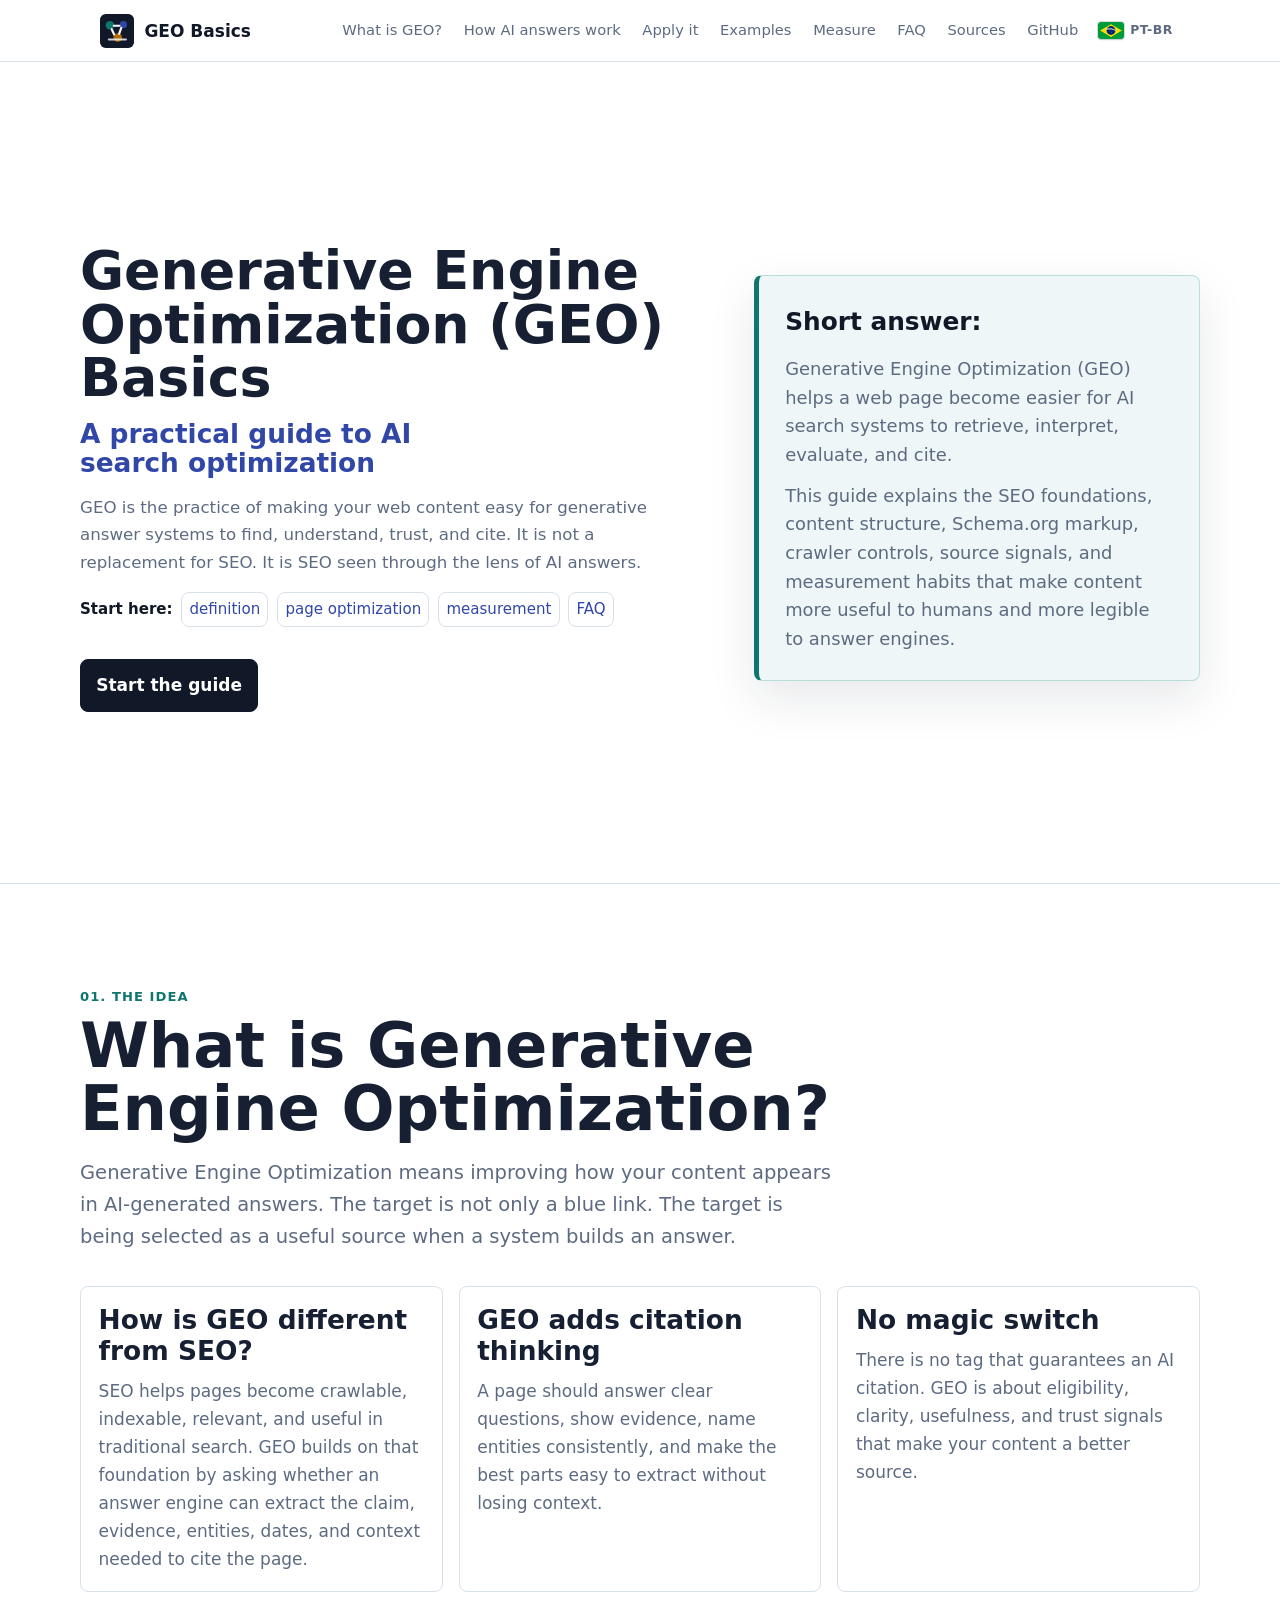
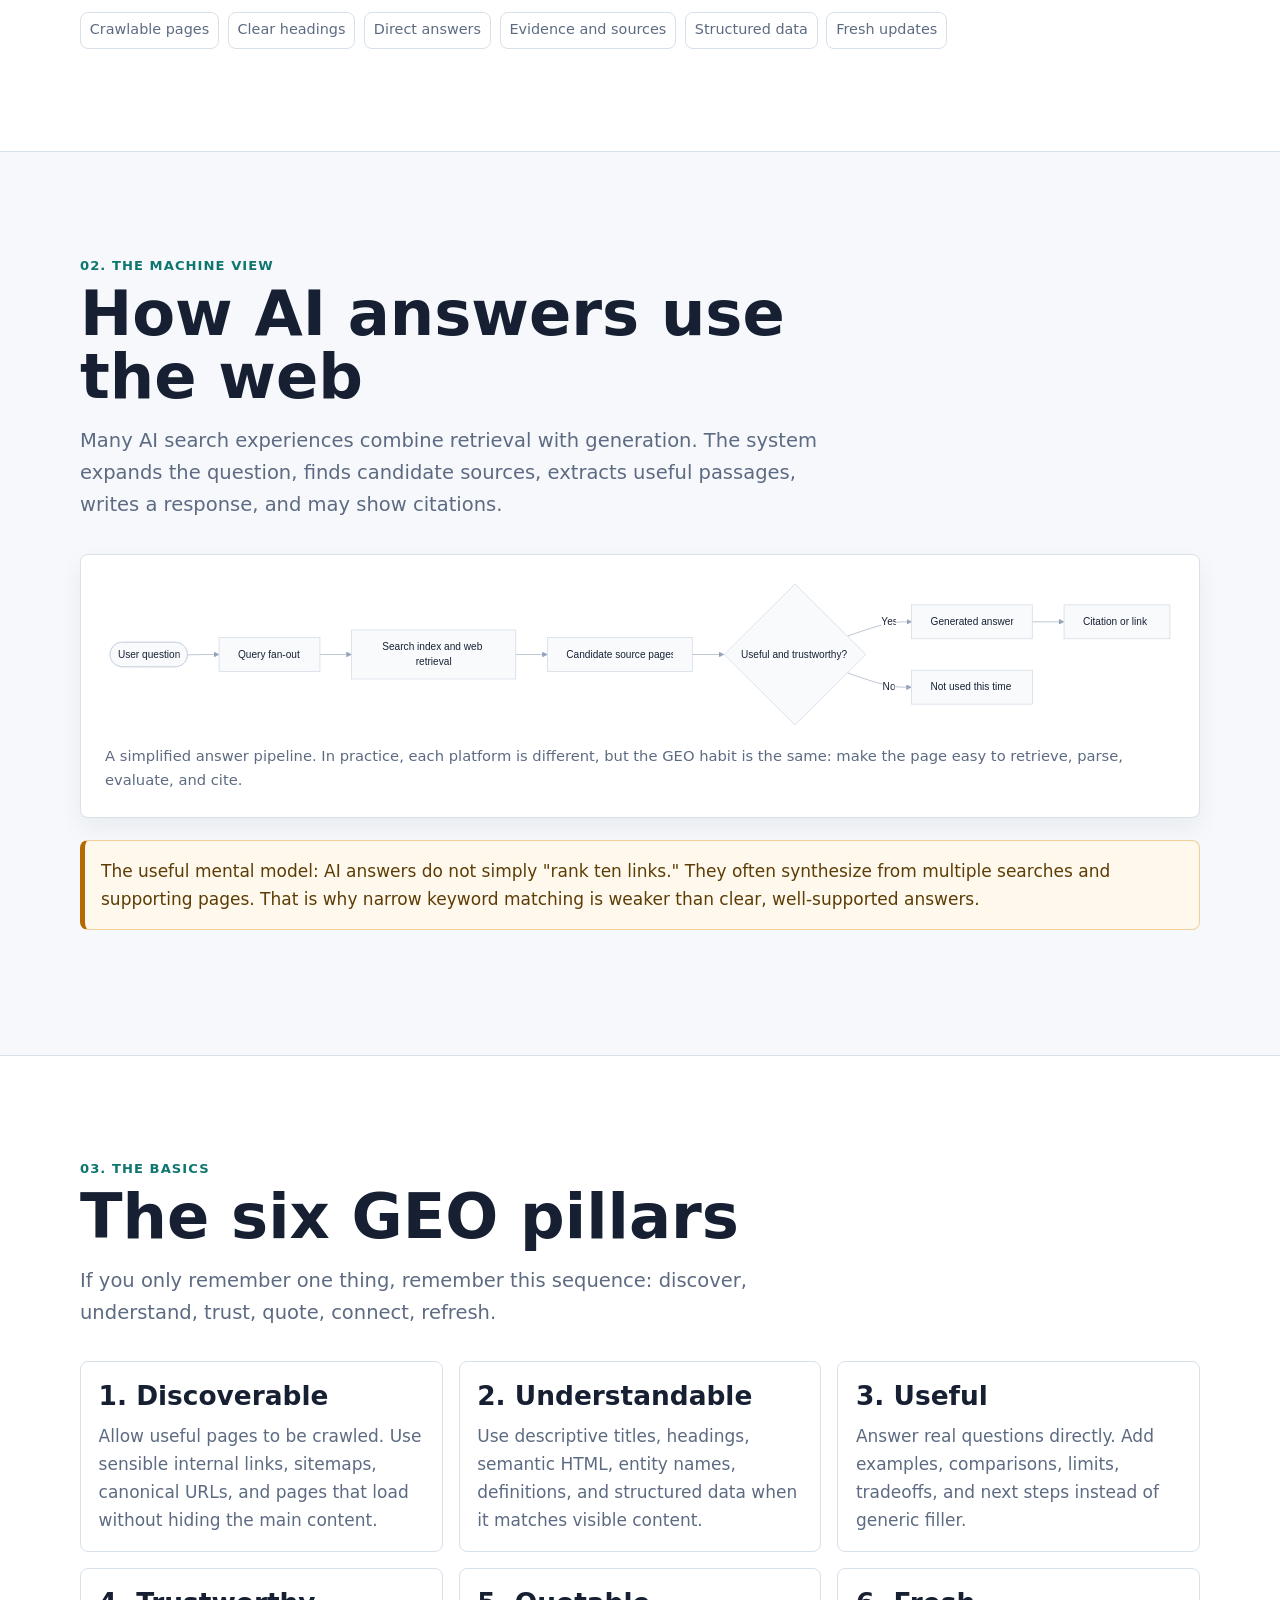
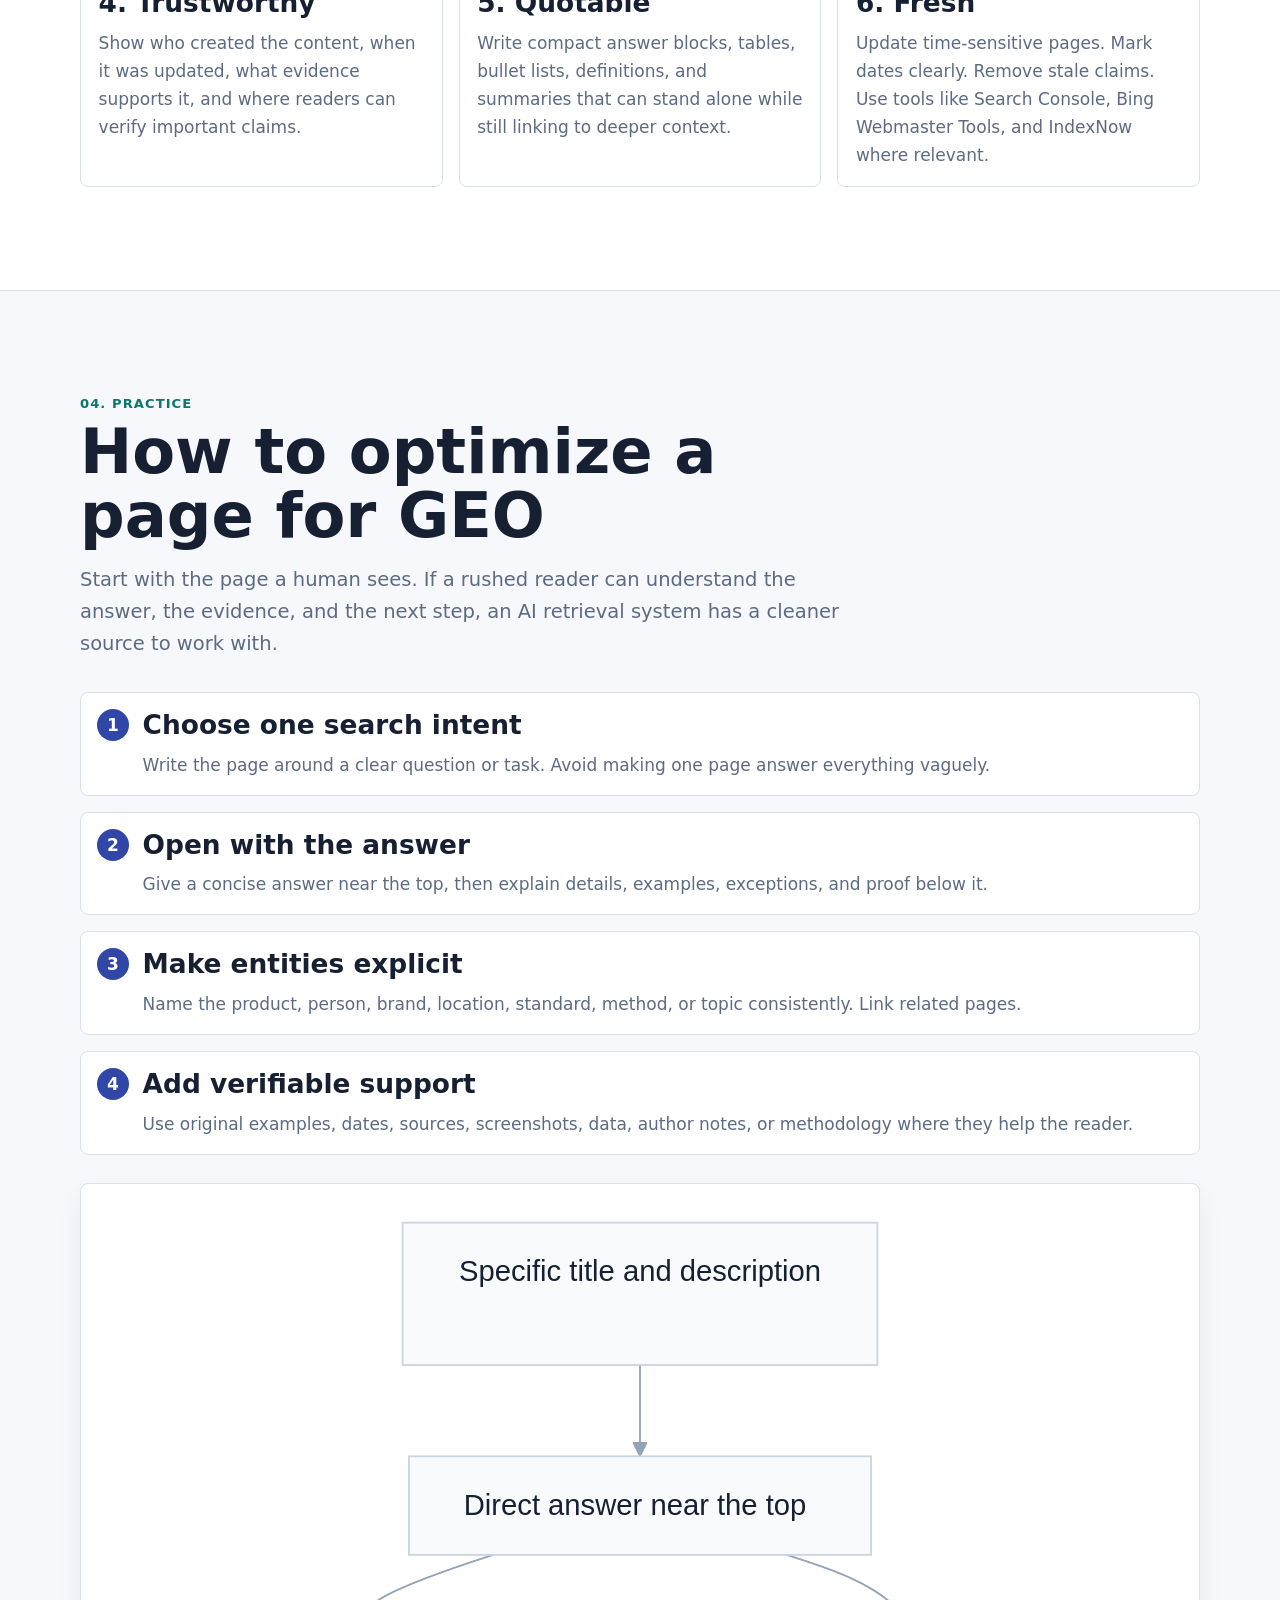
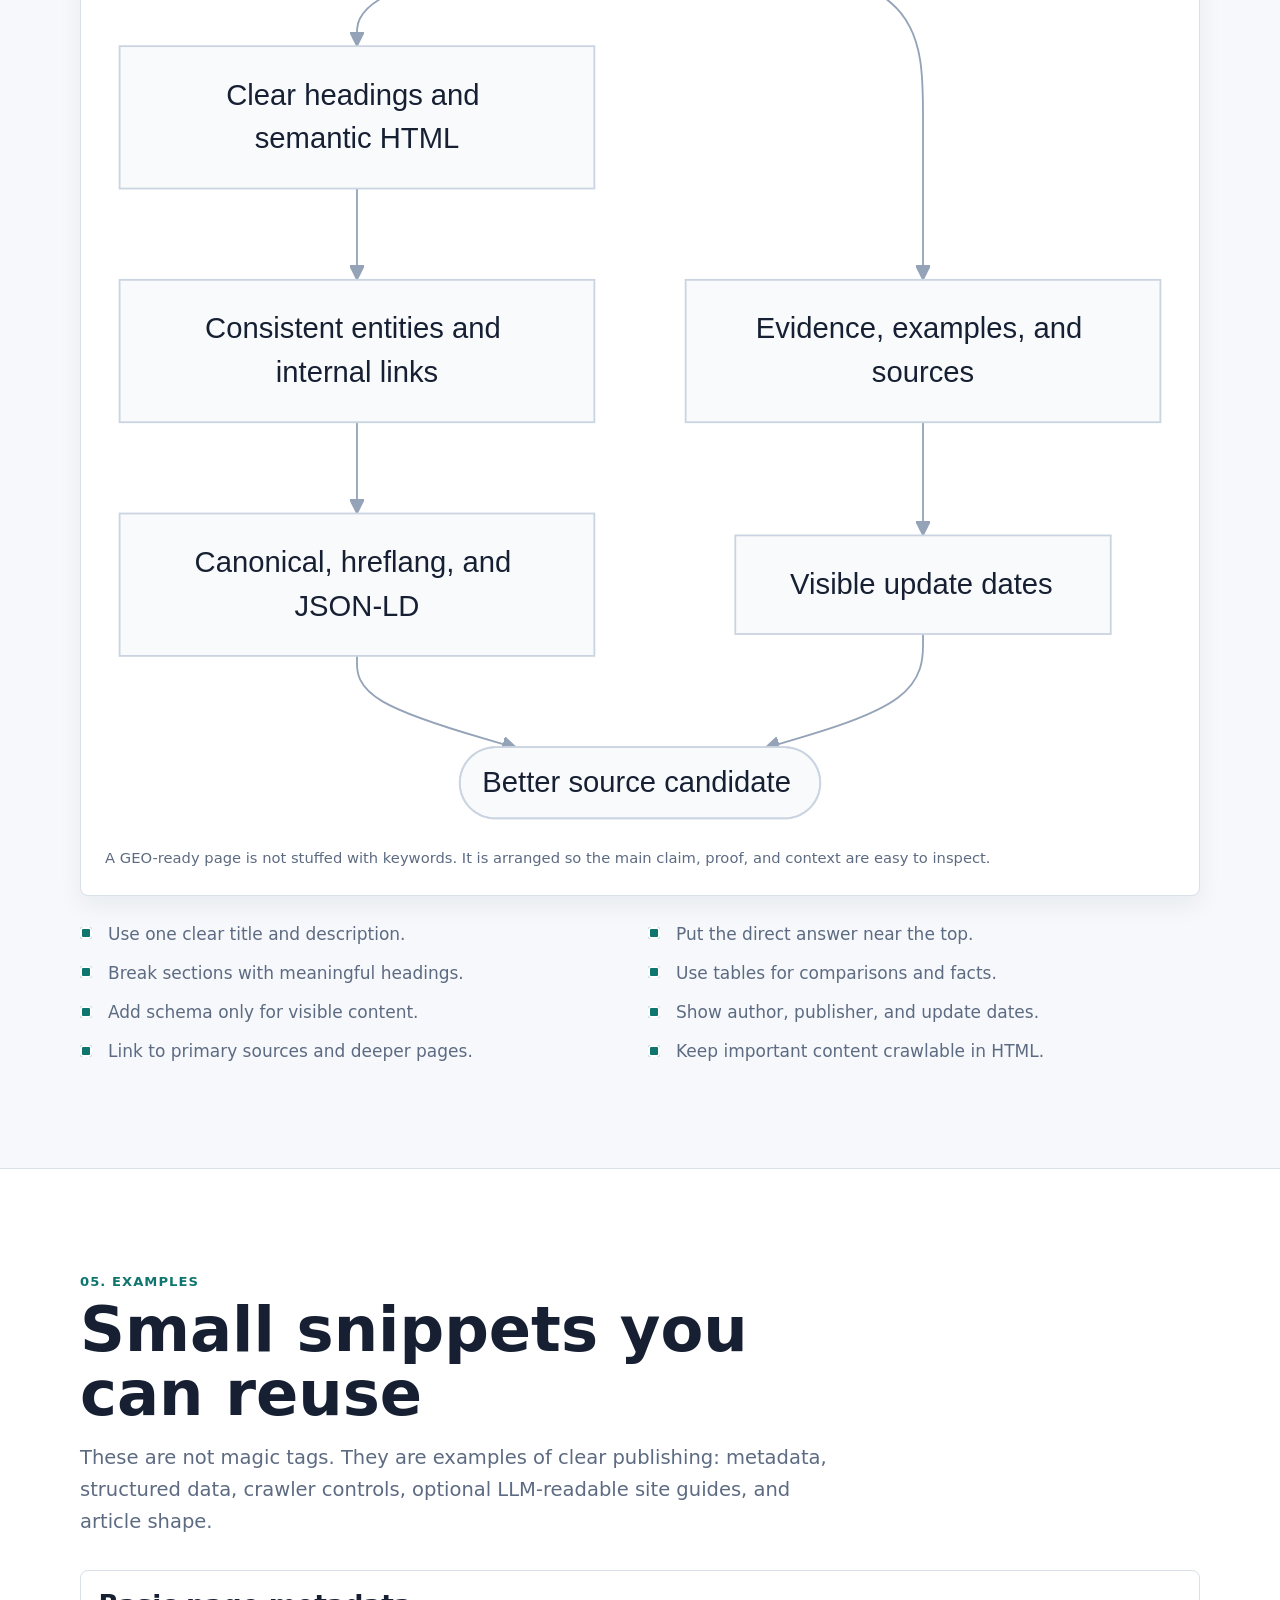
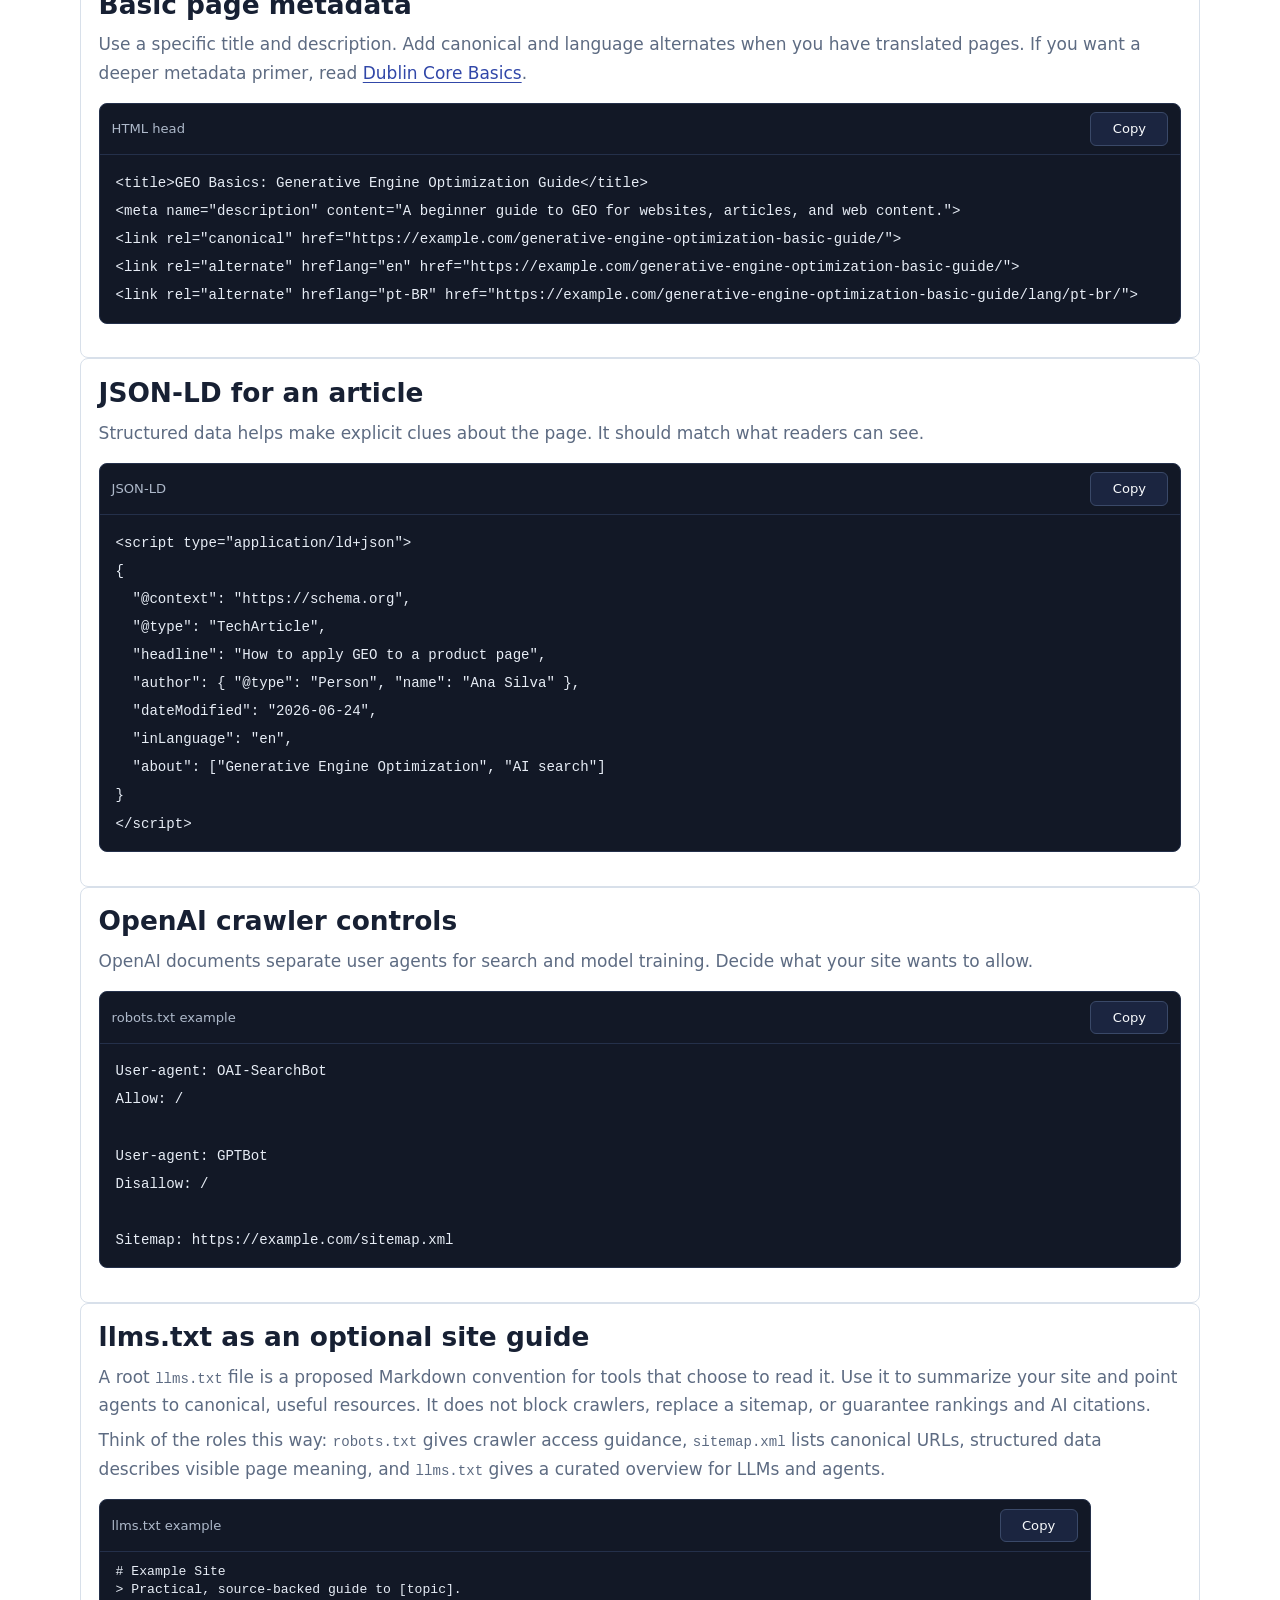
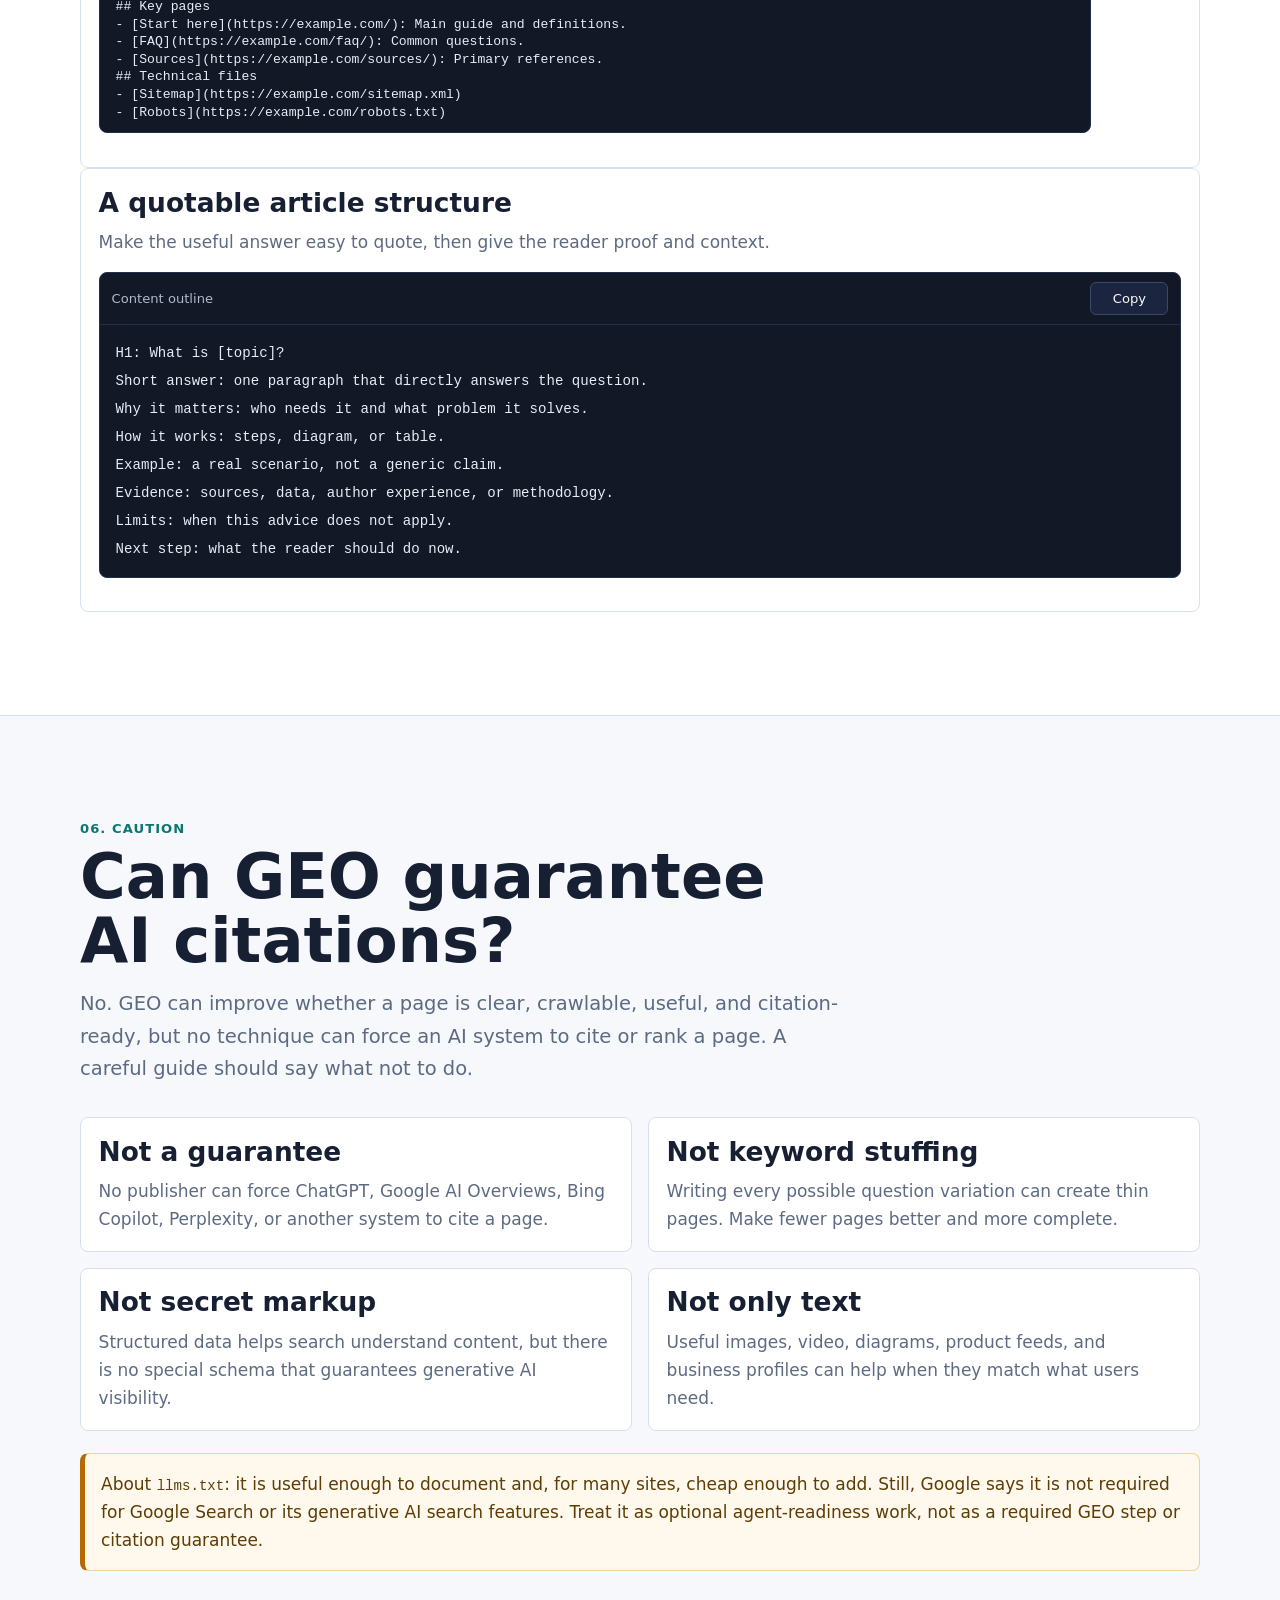
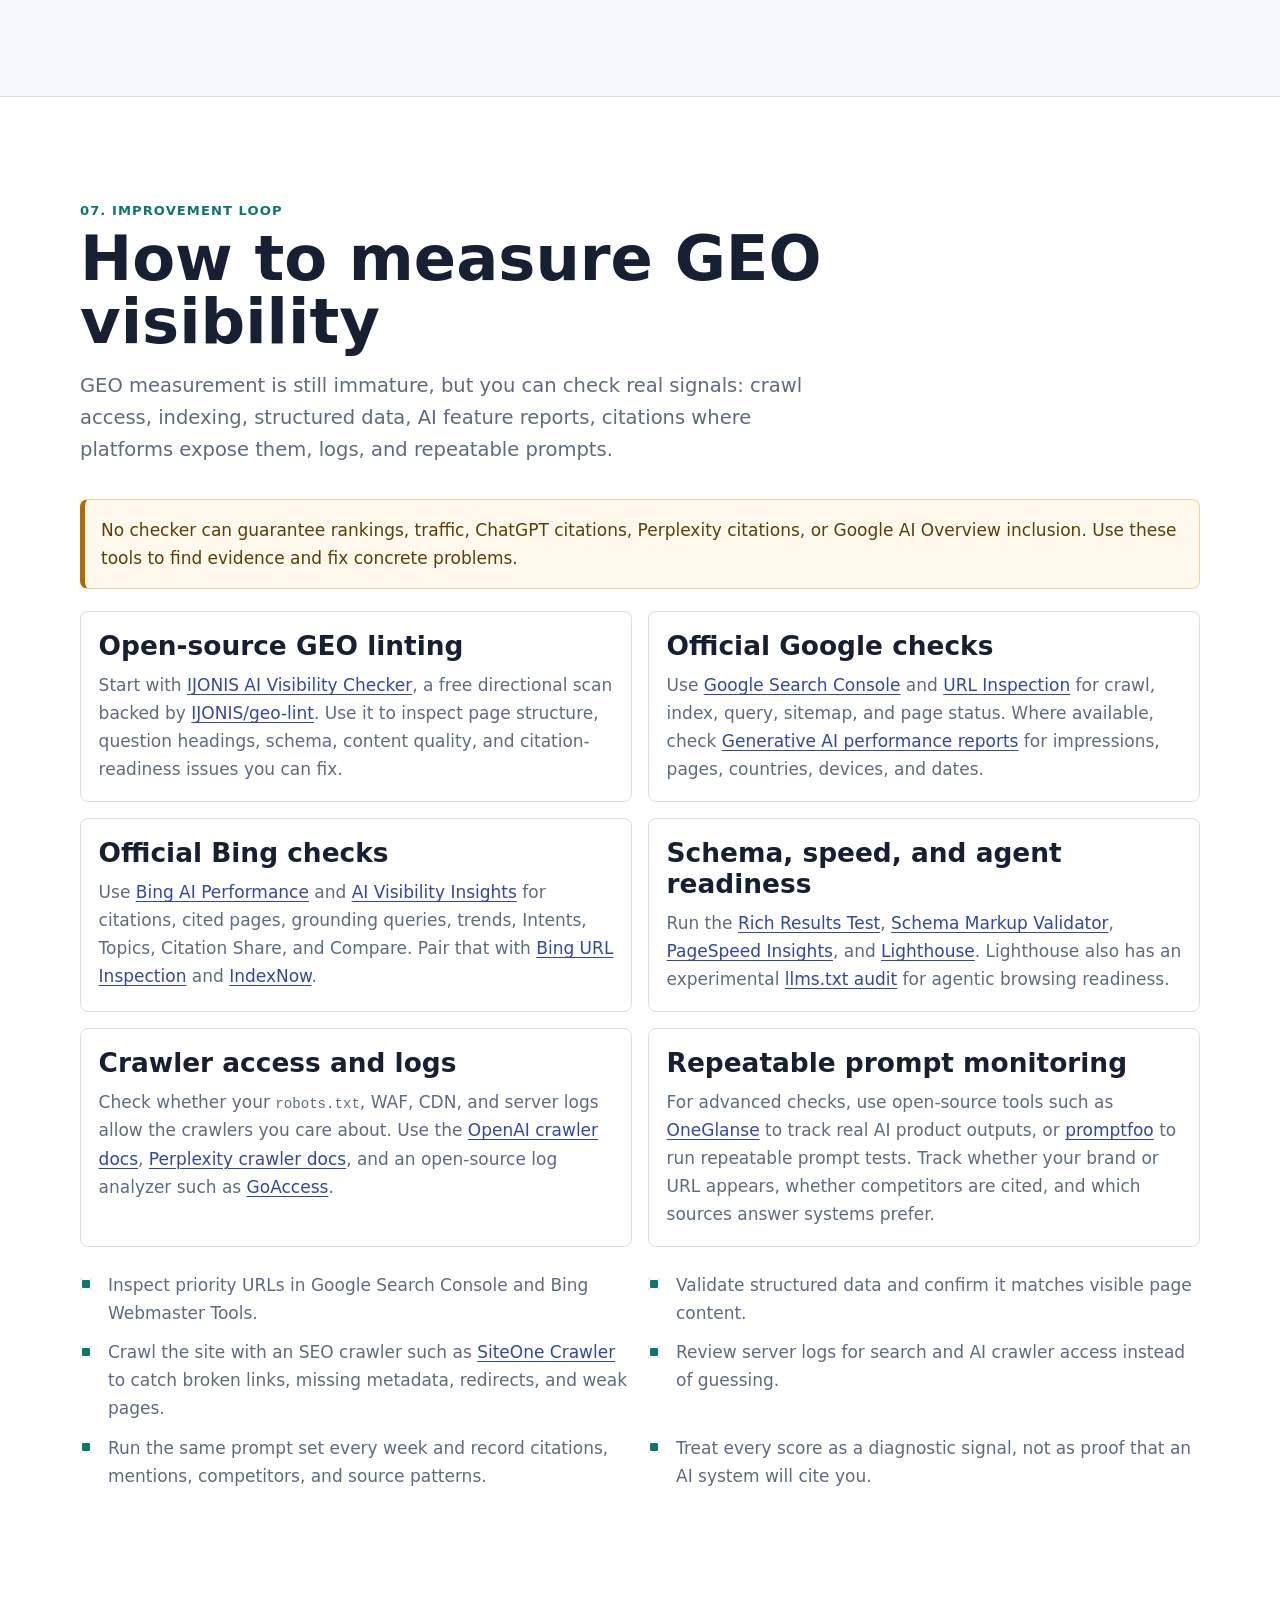
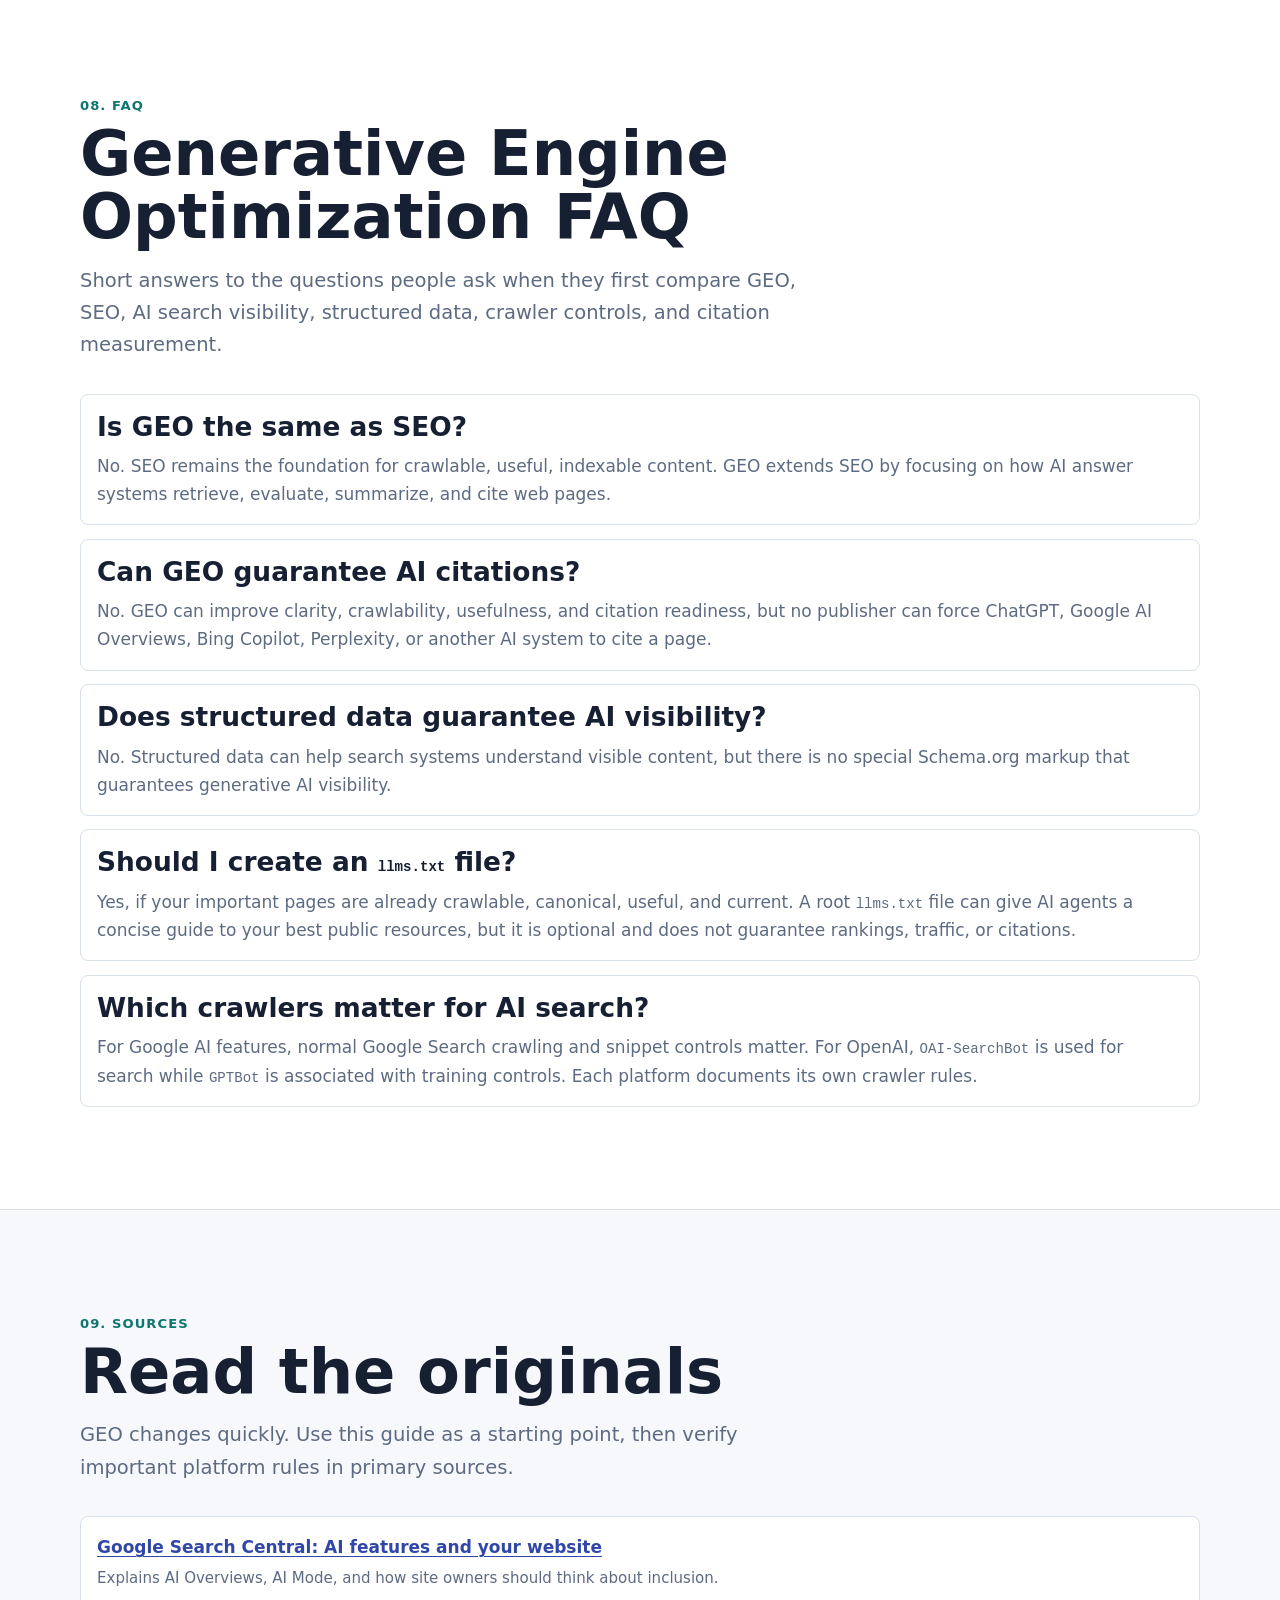
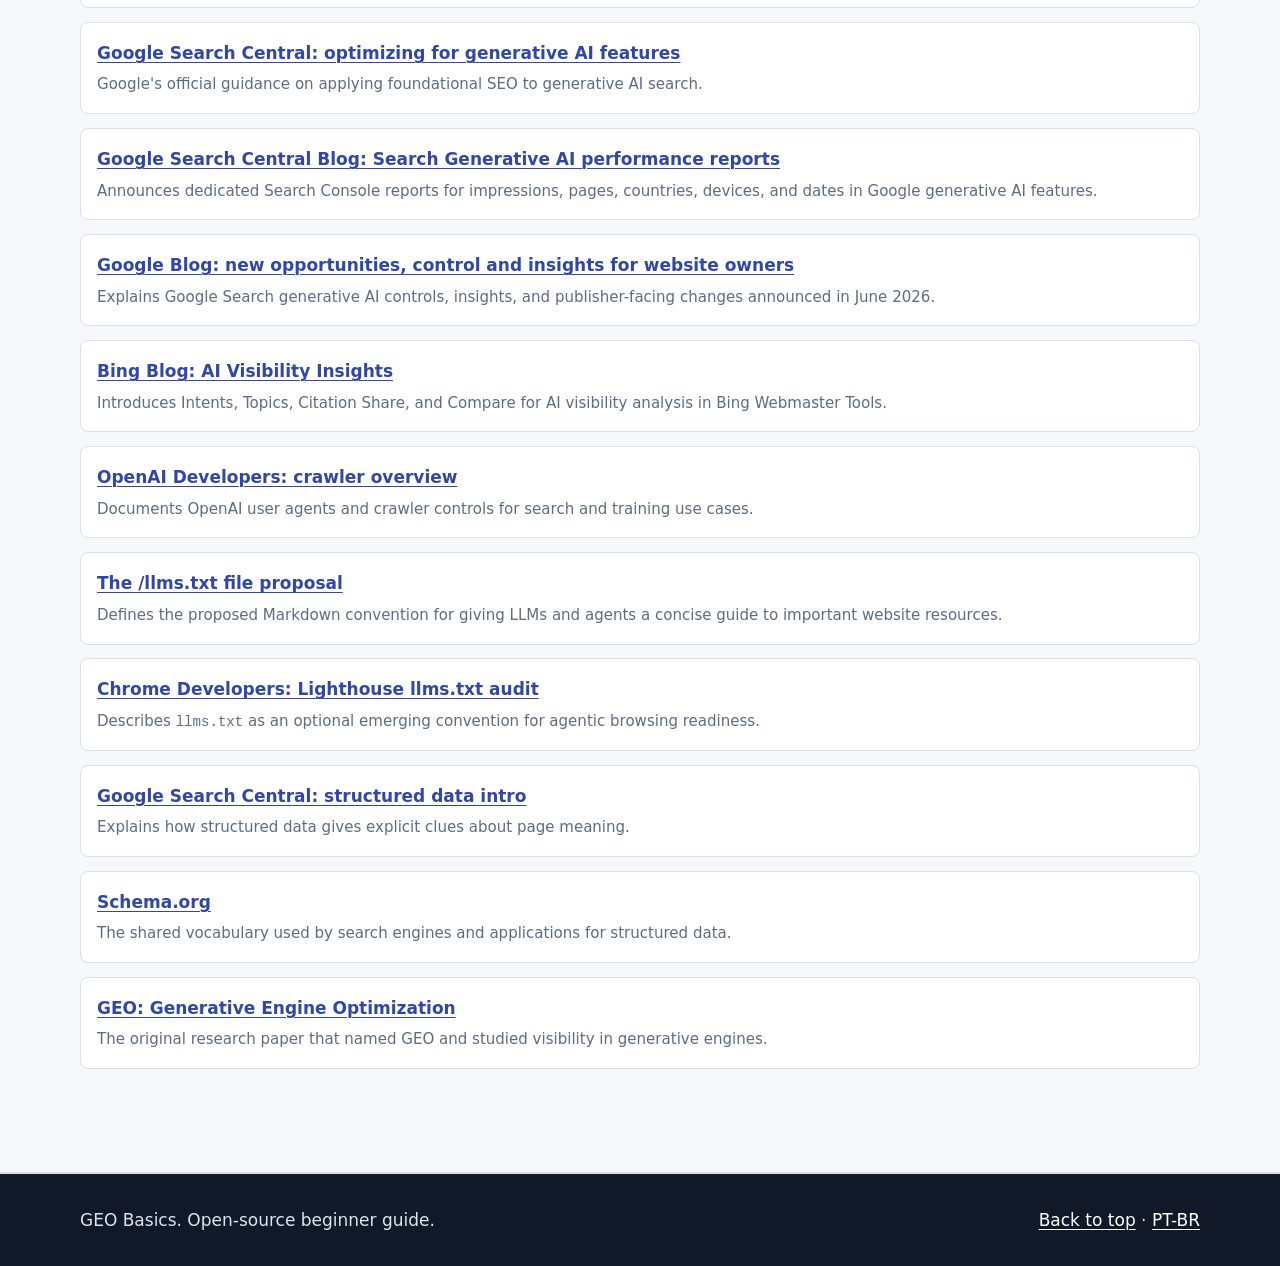
==== commit 571f88f5: "Add GEO measurement tools" ====
--- a/index.html
+++ b/index.html
@@ -20,7 +20,7 @@
     <meta name="DC.Subject" content="Generative Engine Optimization">
     <meta name="DC.Description" content="Beginner guide to GEO, AI search visibility, citation-ready content, structured data, crawler controls, and measurement.">
     <meta name="DC.Publisher" content="Fernando Paladini">
-    <meta name="DC.Date" content="2026-06-25">
+    <meta name="DC.Date" content="2026-06-26">
     <meta name="DC.Type" content="Text">
     <meta name="DC.Format" content="text/html">
     <meta name="DC.Identifier" content="https://paladini.github.io/generative-engine-optimization-basic-guide/">
@@ -60,7 +60,7 @@
               }
             },
             "datePublished": "2026-06-24",
-            "dateModified": "2026-06-25",
+            "dateModified": "2026-06-26",
             "inLanguage": "en",
             "mainEntityOfPage": "https://paladini.github.io/generative-engine-optimization-basic-guide/",
             "url": "https://paladini.github.io/generative-engine-optimization-basic-guide/",
@@ -549,33 +549,50 @@
             <span class="section__number">07. Improvement loop</span>
             <h2>How to measure GEO visibility</h2>
             <p class="lead">
-              GEO measurement is still immature. Start with signals you can actually observe: crawlability,
-              indexed pages, citations where available, prompt checks, logs, and content updates.
-            </p>
-          </div>
-
-          <figure class="diagram">
-            <img src="assets/diagrams/geo-content-loop.svg" alt="Loop from research prompts to publish content, observe citations, improve evidence, and refresh pages.">
-            <figcaption class="caption">
-              GEO is a loop. Research the questions, publish useful pages, observe where you are cited or ignored,
-              and improve the page with clearer answers and stronger evidence.
-            </figcaption>
-          </figure>
-
-          <div class="grid grid--3">
-            <article class="card">
-              <h3>Search Console</h3>
-              <p>Use it for indexing, crawl, query, and page performance. Google also announced June 2026 testing for generative AI controls and performance reports, with impressions, pages, countries, devices, and dates for a subset of sites.</p>
-            </article>
-            <article class="card">
-              <h3>Bing AI Performance</h3>
-              <p>Bing's 2026 preview reports citations, cited pages, grounding queries, citation trends, and newer AI visibility dimensions: Intents, Topics, Citation Share, and Compare.</p>
-            </article>
-            <article class="card">
-              <h3>Manual prompt checks</h3>
-              <p>Track a small set of realistic questions. Record whether you are cited, who is cited, and what format the answer prefers.</p>
-            </article>
-          </div>
+              GEO measurement is still immature, but you can check real signals: crawl access, indexing,
+              structured data, AI feature reports, citations where platforms expose them, logs, and repeatable prompts.
+            </p>
+          </div>
+
+          <div class="callout">
+            <p>No checker can guarantee rankings, traffic, ChatGPT citations, Perplexity citations, or Google AI Overview inclusion. Use these tools to find evidence and fix concrete problems.</p>
+          </div>
+
+          <div class="grid grid--2">
+            <article class="card">
+              <h3>Open-source GEO linting</h3>
+              <p>Start with <a href="https://ijonis.com/en/ai-visibility-checker" target="_blank" rel="noopener">IJONIS AI Visibility Checker</a>, a free directional scan backed by <a href="https://github.com/IJONIS/geo-lint" target="_blank" rel="noopener">IJONIS/geo-lint</a>. Use it to inspect page structure, question headings, schema, content quality, and citation-readiness issues you can fix.</p>
+            </article>
+            <article class="card">
+              <h3>Official Google checks</h3>
+              <p>Use <a href="https://search.google.com/search-console/about" target="_blank" rel="noopener">Google Search Console</a> and <a href="https://support.google.com/webmasters/answer/9012289" target="_blank" rel="noopener">URL Inspection</a> for crawl, index, query, sitemap, and page status. Where available, check <a href="https://developers.google.com/search/blog/2026/06/gen-ai-performance-reports" target="_blank" rel="noopener">Generative AI performance reports</a> for impressions, pages, countries, devices, and dates.</p>
+            </article>
+            <article class="card">
+              <h3>Official Bing checks</h3>
+              <p>Use <a href="https://blogs.bing.com/webmaster/February-2026/Introducing-AI-Performance-in-Bing-Webmaster-Tools-Public-Preview" target="_blank" rel="noopener">Bing AI Performance</a> and <a href="https://blogs.bing.com/search/June-2026/New-AI-Visibility-Insights-in-Bing-Webmaster-Tools-Intents-Topics-Citation-Share-Compare" target="_blank" rel="noopener">AI Visibility Insights</a> for citations, cited pages, grounding queries, trends, Intents, Topics, Citation Share, and Compare. Pair that with <a href="https://www.bing.com/webmasters/help/url-inspection-55a30305" target="_blank" rel="noopener">Bing URL Inspection</a> and <a href="https://www.bing.com/indexnow" target="_blank" rel="noopener">IndexNow</a>.</p>
+            </article>
+            <article class="card">
+              <h3>Schema, speed, and agent readiness</h3>
+              <p>Run the <a href="https://search.google.com/test/rich-results" target="_blank" rel="noopener">Rich Results Test</a>, <a href="https://validator.schema.org/" target="_blank" rel="noopener">Schema Markup Validator</a>, <a href="https://pagespeed.web.dev/" target="_blank" rel="noopener">PageSpeed Insights</a>, and <a href="https://developer.chrome.com/docs/lighthouse/overview" target="_blank" rel="noopener">Lighthouse</a>. Lighthouse also has an experimental <a href="https://developer.chrome.com/docs/lighthouse/agentic-browsing/llms-txt" target="_blank" rel="noopener">llms.txt audit</a> for agentic browsing readiness.</p>
+            </article>
+            <article class="card">
+              <h3>Crawler access and logs</h3>
+              <p>Check whether your <code>robots.txt</code>, WAF, CDN, and server logs allow the crawlers you care about. Use the <a href="https://developers.openai.com/api/docs/bots" target="_blank" rel="noopener">OpenAI crawler docs</a>, <a href="https://docs.perplexity.ai/docs/resources/perplexity-crawlers" target="_blank" rel="noopener">Perplexity crawler docs</a>, and an open-source log analyzer such as <a href="https://goaccess.io/" target="_blank" rel="noopener">GoAccess</a>.</p>
+            </article>
+            <article class="card">
+              <h3>Repeatable prompt monitoring</h3>
+              <p>For advanced checks, use open-source tools such as <a href="https://github.com/aryamantodkar/oneglanse" target="_blank" rel="noopener">OneGlanse</a> to track real AI product outputs, or <a href="https://github.com/promptfoo/promptfoo" target="_blank" rel="noopener">promptfoo</a> to run repeatable prompt tests. Track whether your brand or URL appears, whether competitors are cited, and which sources answer systems prefer.</p>
+            </article>
+          </div>
+
+          <ul class="checklist" aria-label="GEO measurement checklist">
+            <li>Inspect priority URLs in Google Search Console and Bing Webmaster Tools.</li>
+            <li>Validate structured data and confirm it matches visible page content.</li>
+            <li>Crawl the site with an SEO crawler such as <a href="https://github.com/janreges/siteone-crawler" target="_blank" rel="noopener">SiteOne Crawler</a> to catch broken links, missing metadata, redirects, and weak pages.</li>
+            <li>Review server logs for search and AI crawler access instead of guessing.</li>
+            <li>Run the same prompt set every week and record citations, mentions, competitors, and source patterns.</li>
+            <li>Treat every score as a diagnostic signal, not as proof that an AI system will cite you.</li>
+          </ul>
         </div>
       </section>
 
@@ -669,10 +686,6 @@
             <article class="source">
               <a href="https://arxiv.org/abs/2311.09735" target="_blank" rel="noopener">GEO: Generative Engine Optimization</a>
               <span>The original research paper that named GEO and studied visibility in generative engines.</span>
-            </article>
-            <article class="source">
-              <a href="https://ijonis.com/en/ai-visibility-checker" target="_blank" rel="noopener">IJONIS AI Visibility Checker</a>
-              <span>A free, directional GEO checker backed by the open-source <a href="https://github.com/IJONIS/geo-lint" target="_blank" rel="noopener">IJONIS/geo-lint</a> project. Use it to inspect page structure and citation-readiness signals, not as a citation guarantee.</span>
             </article>
           </div>
         </div>
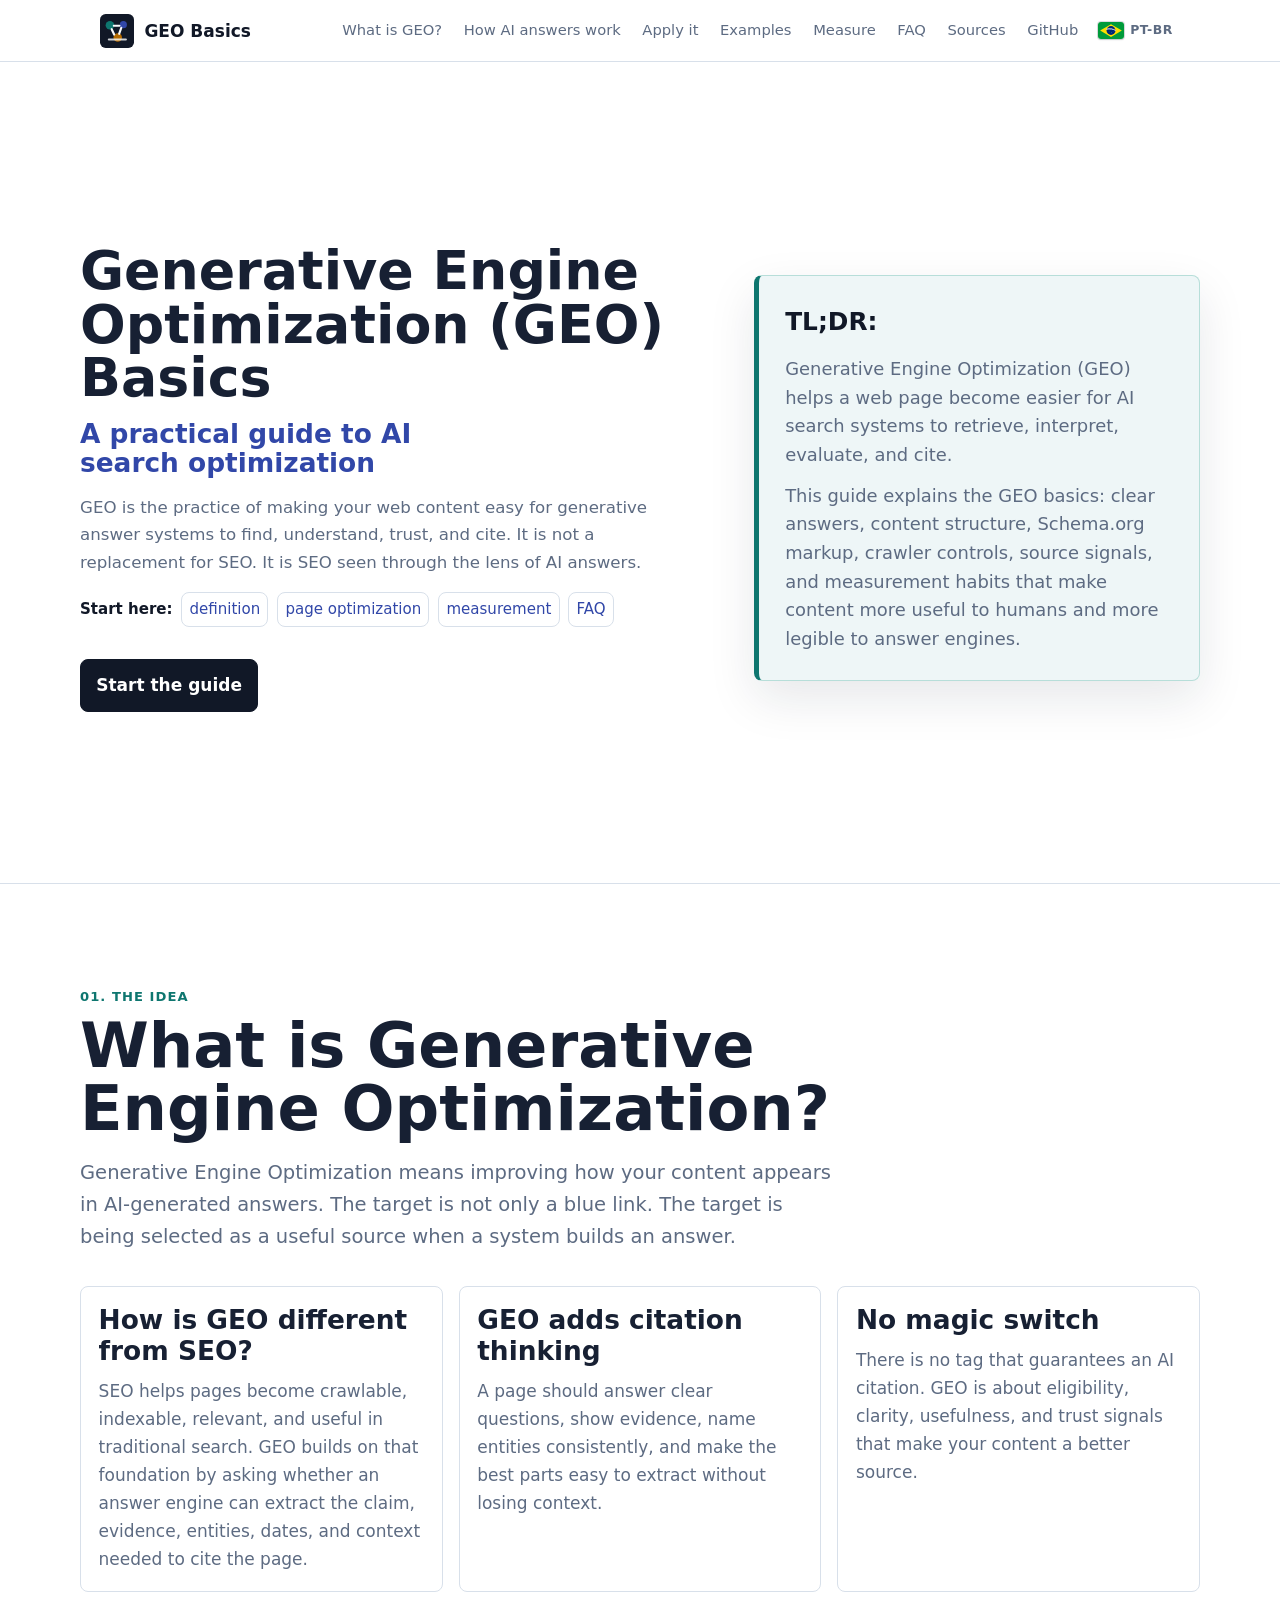
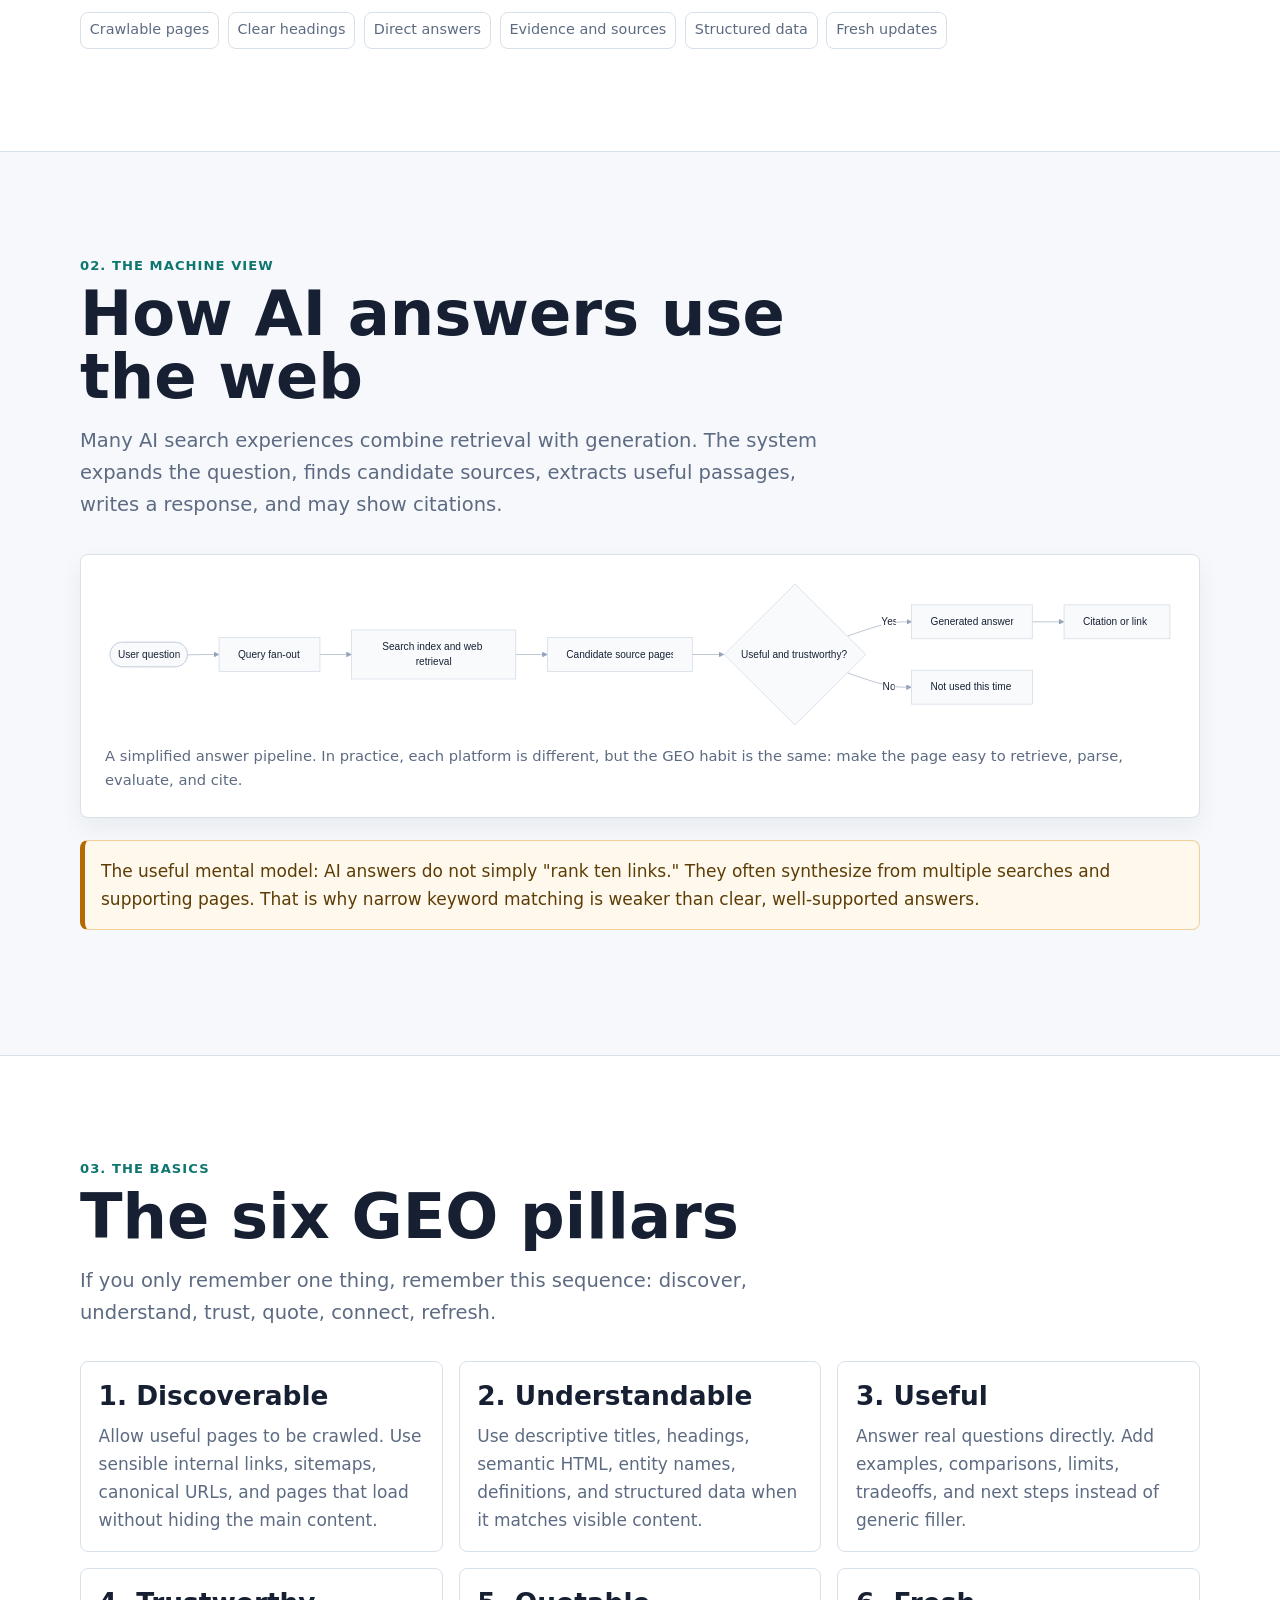
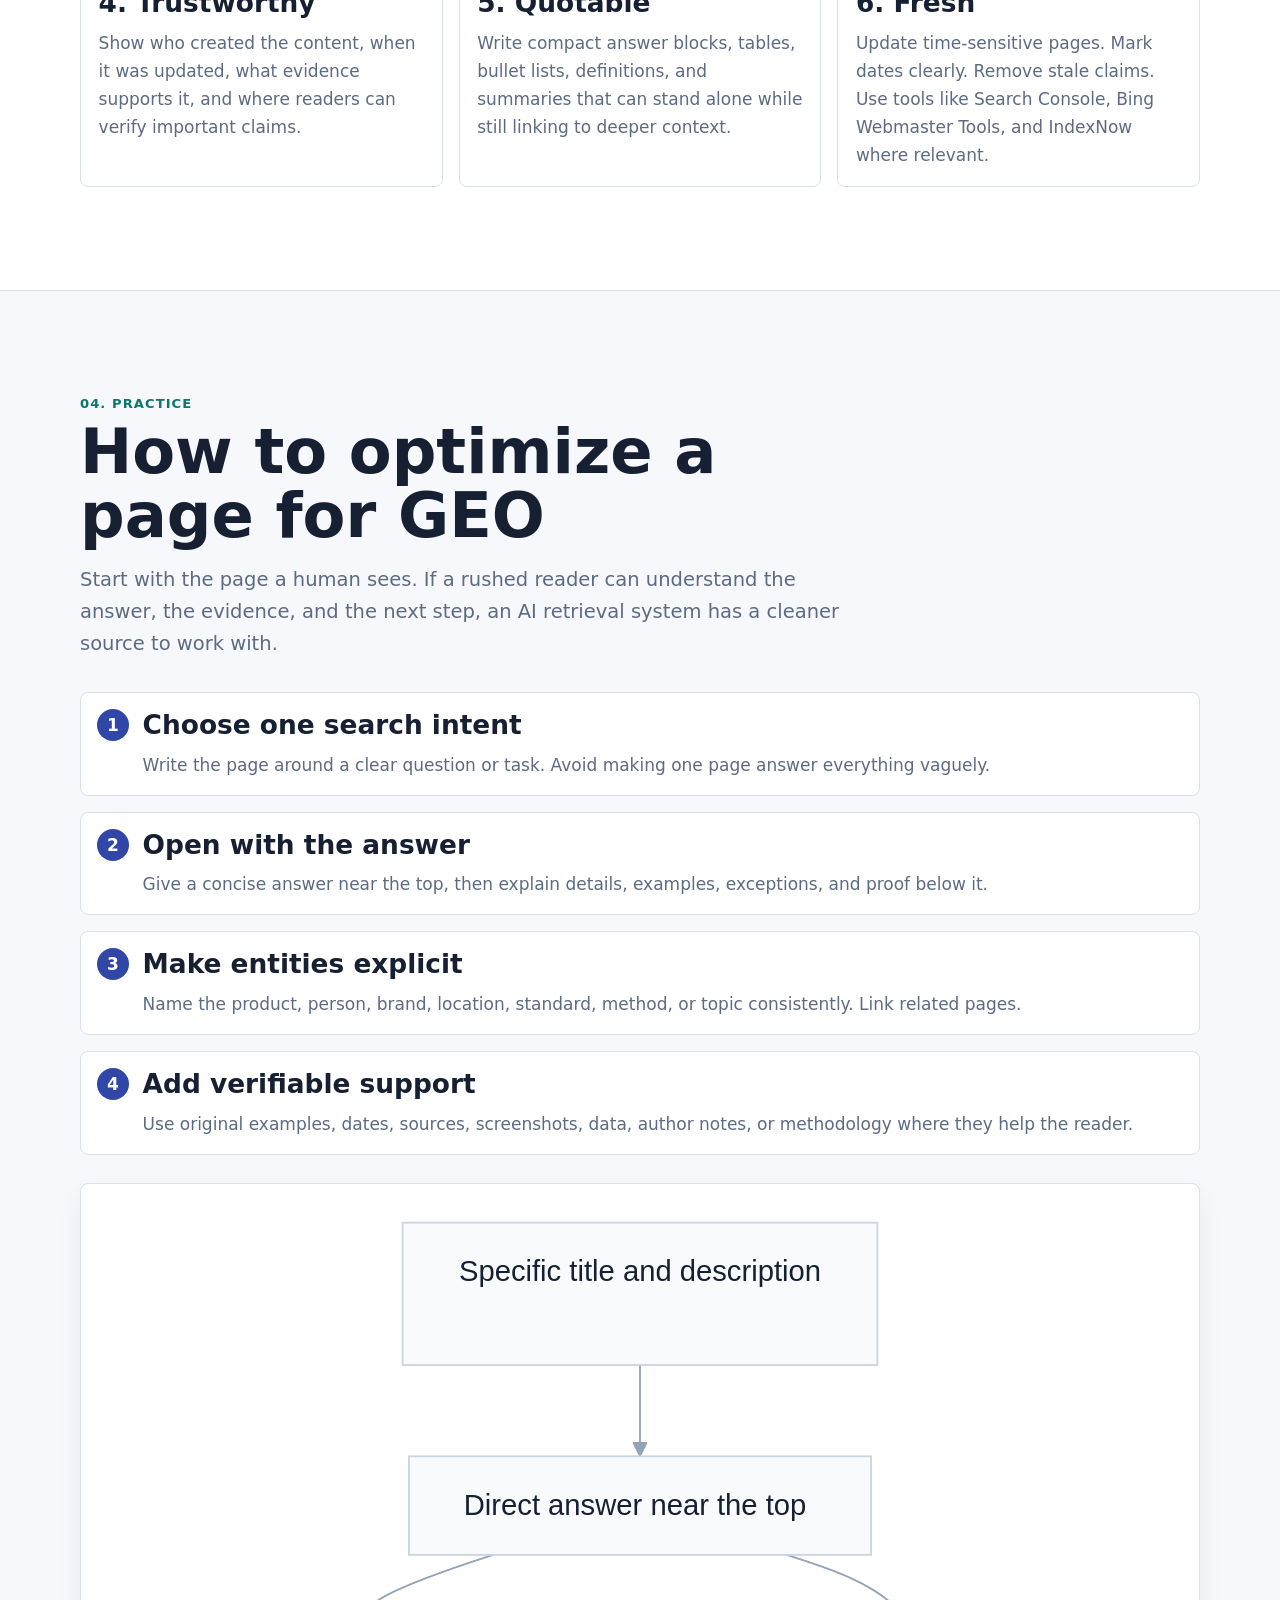
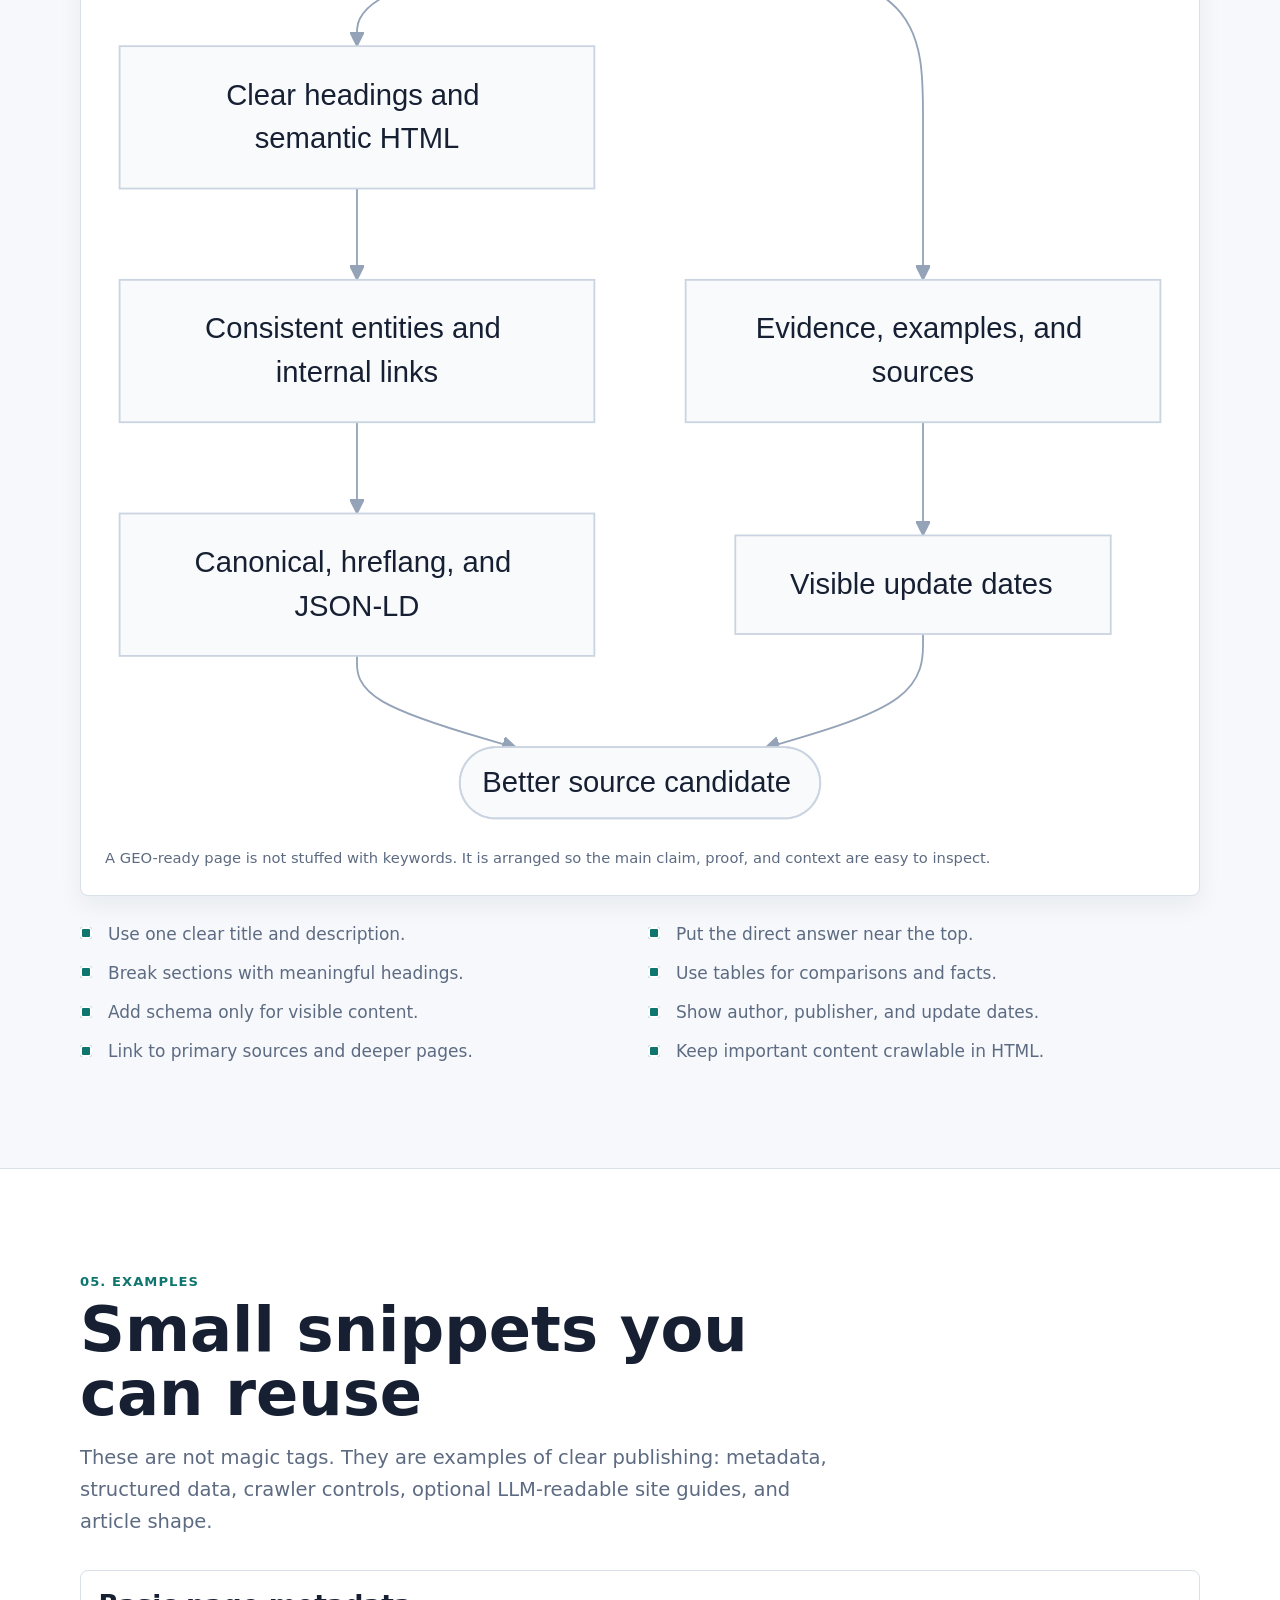
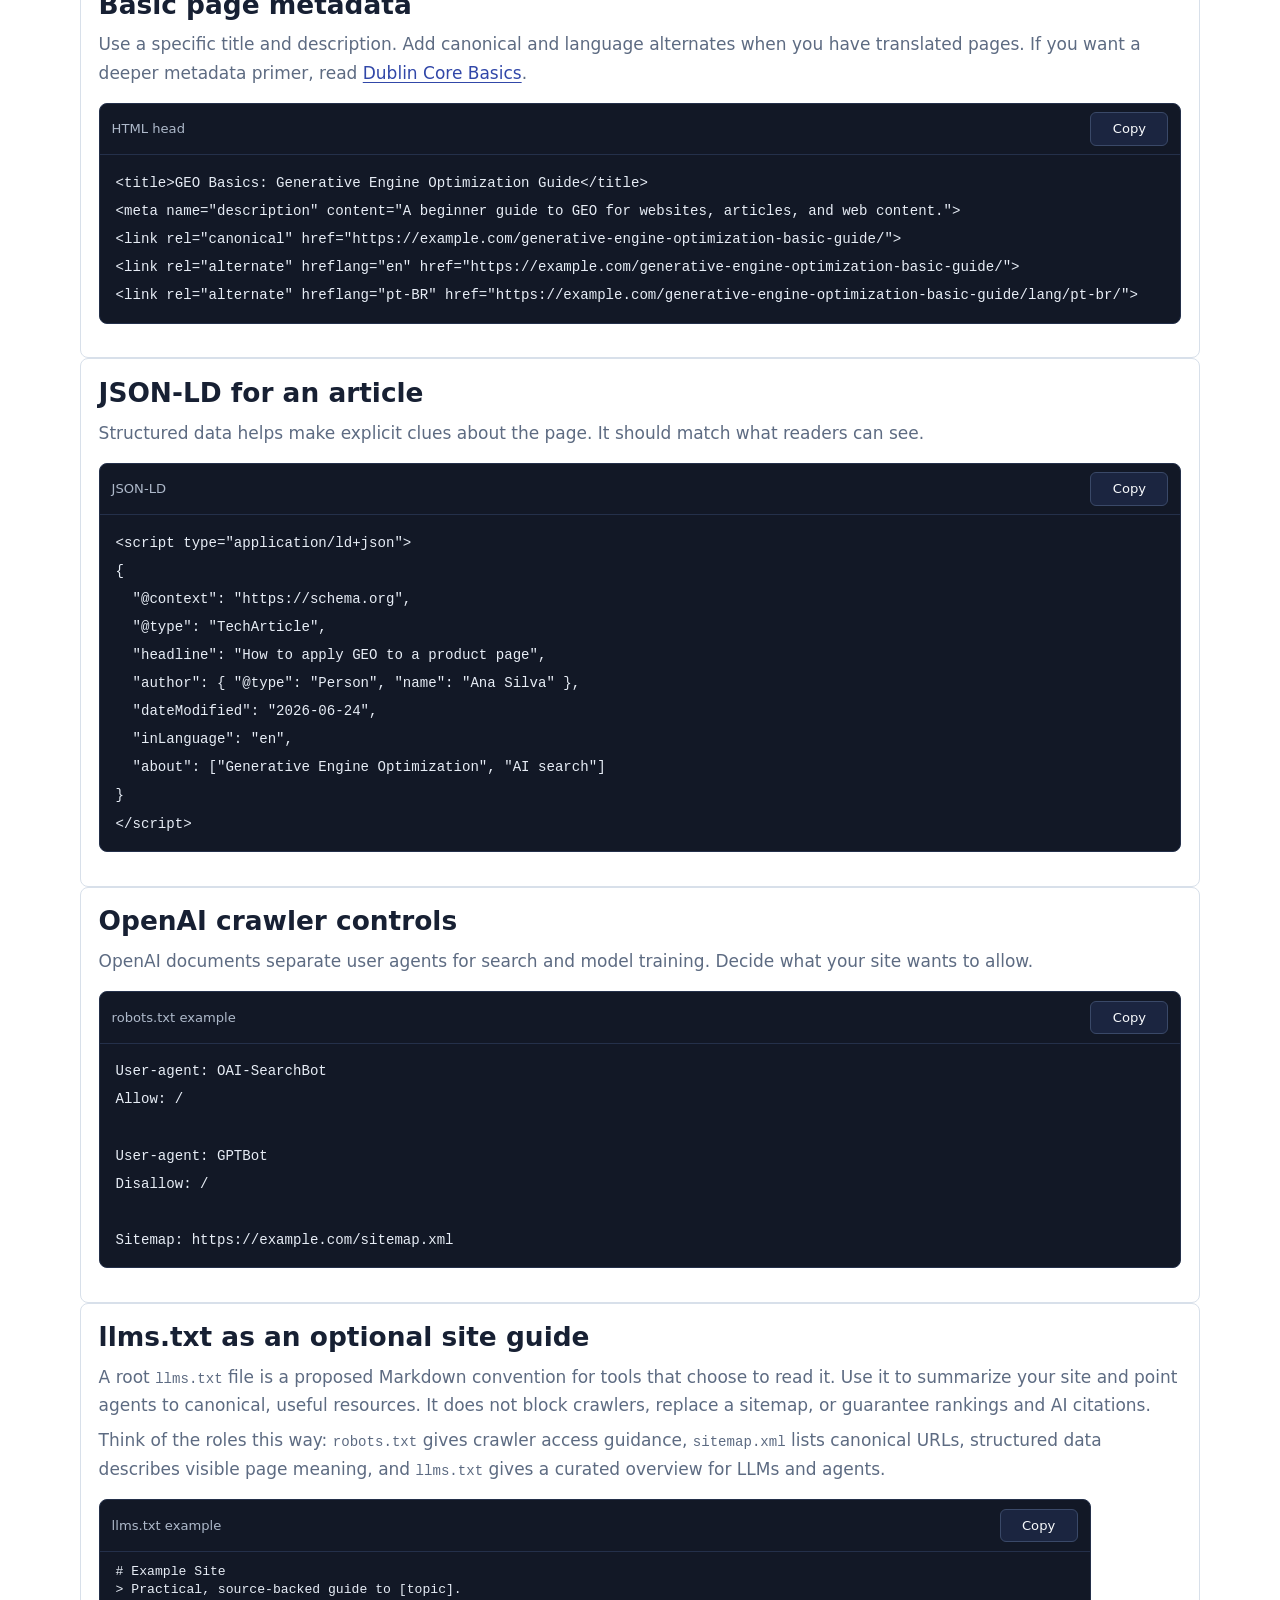
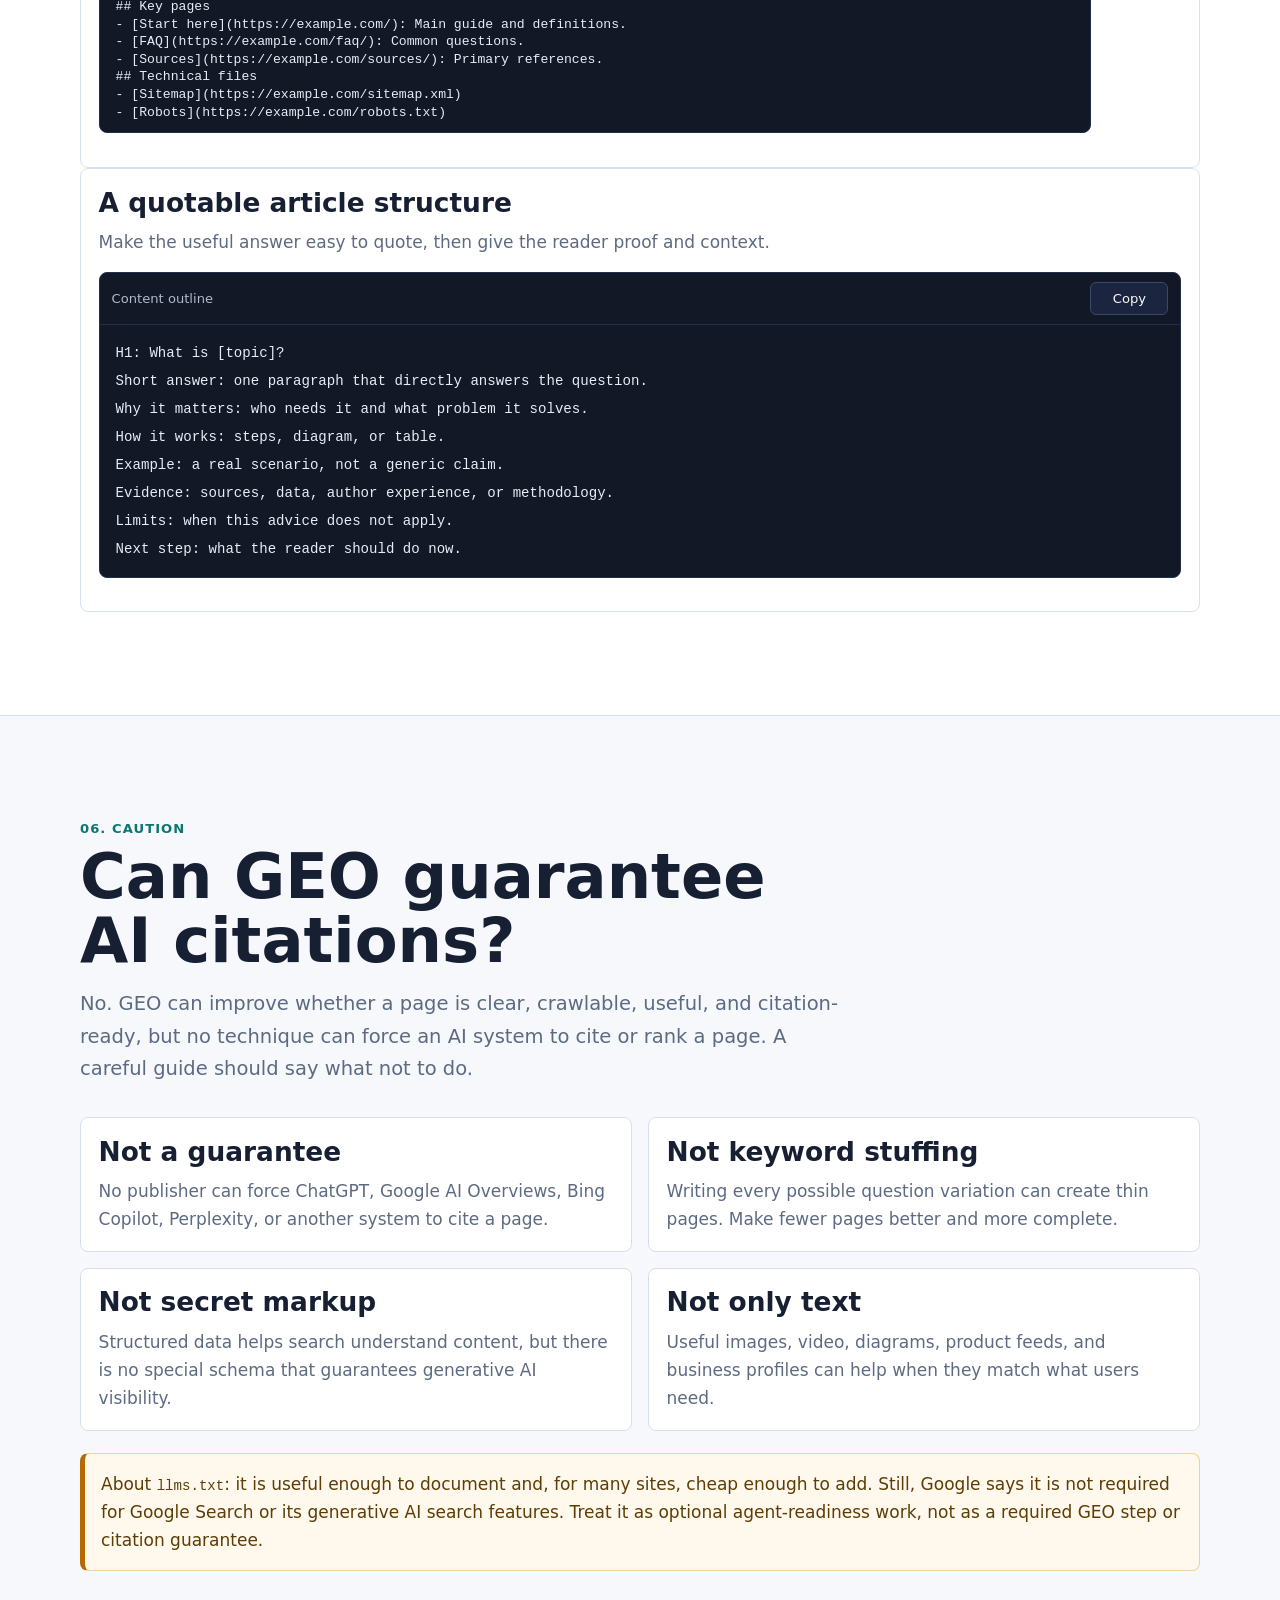
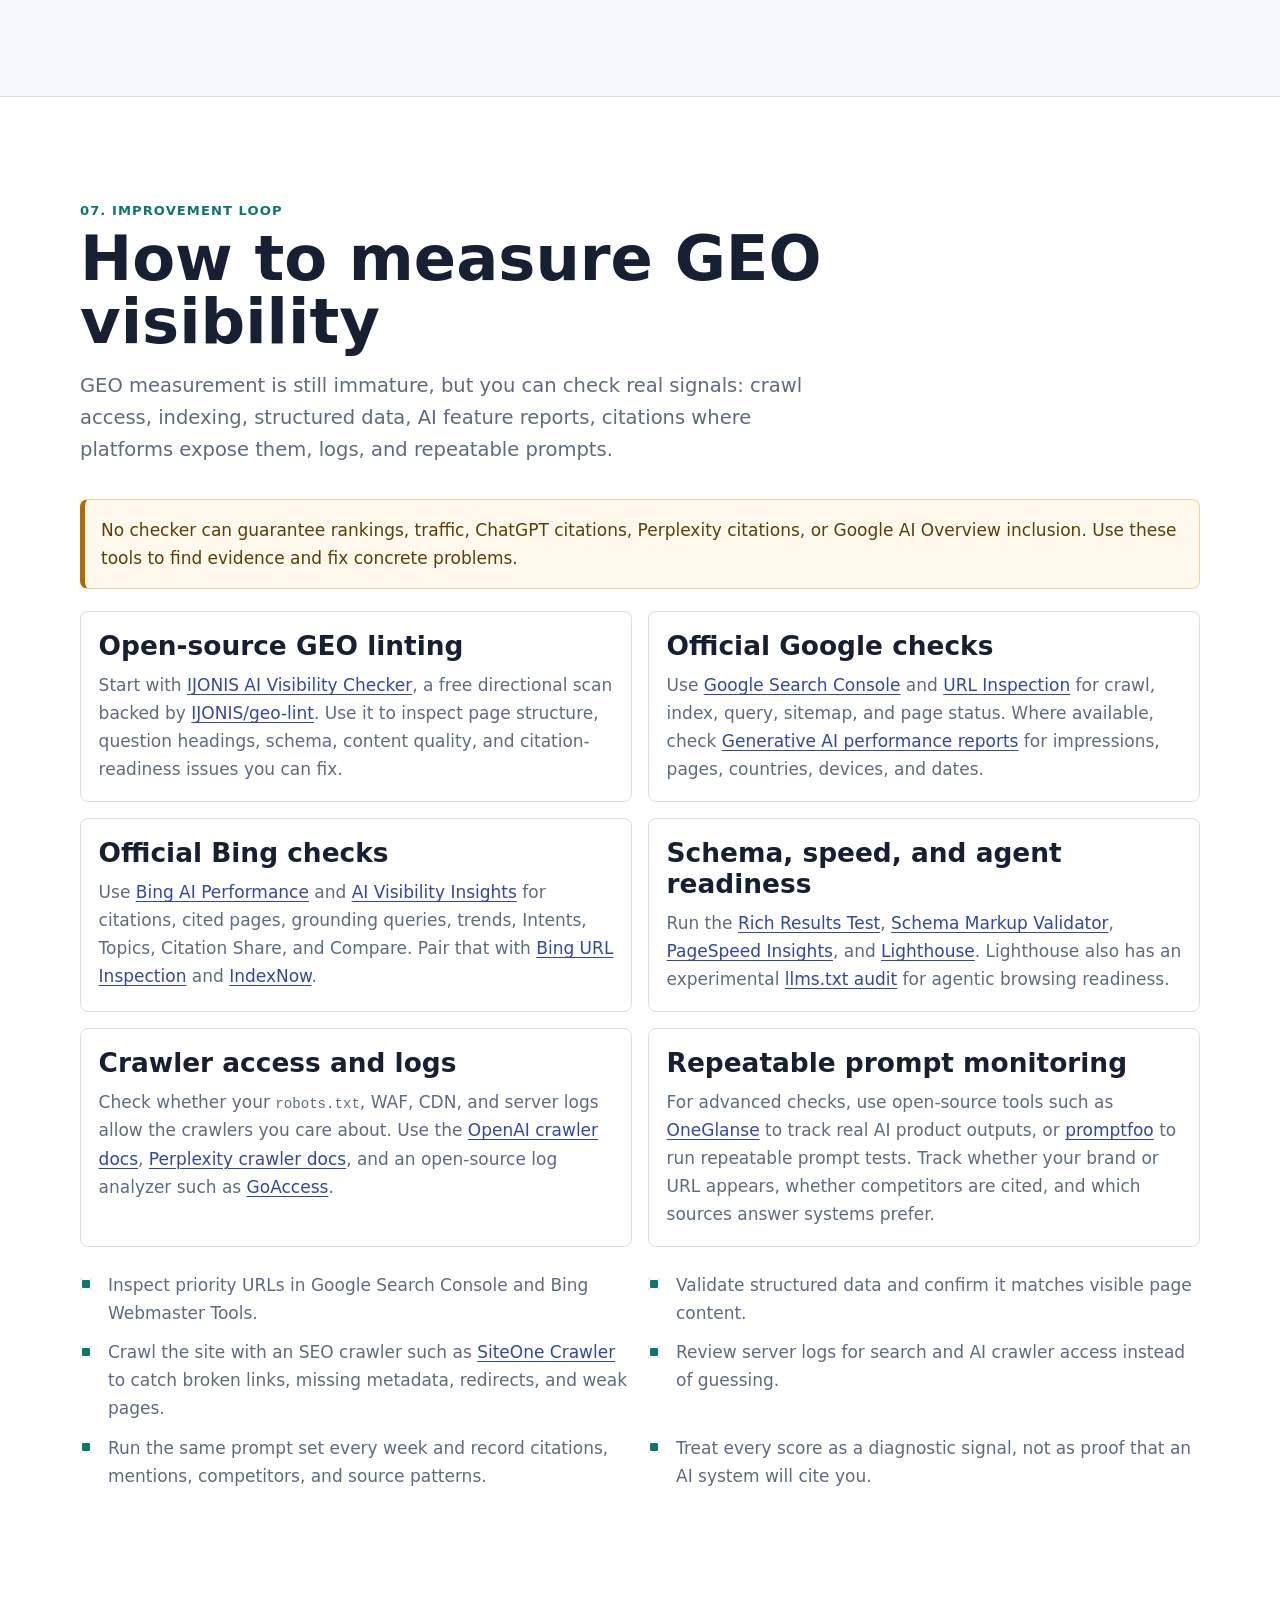
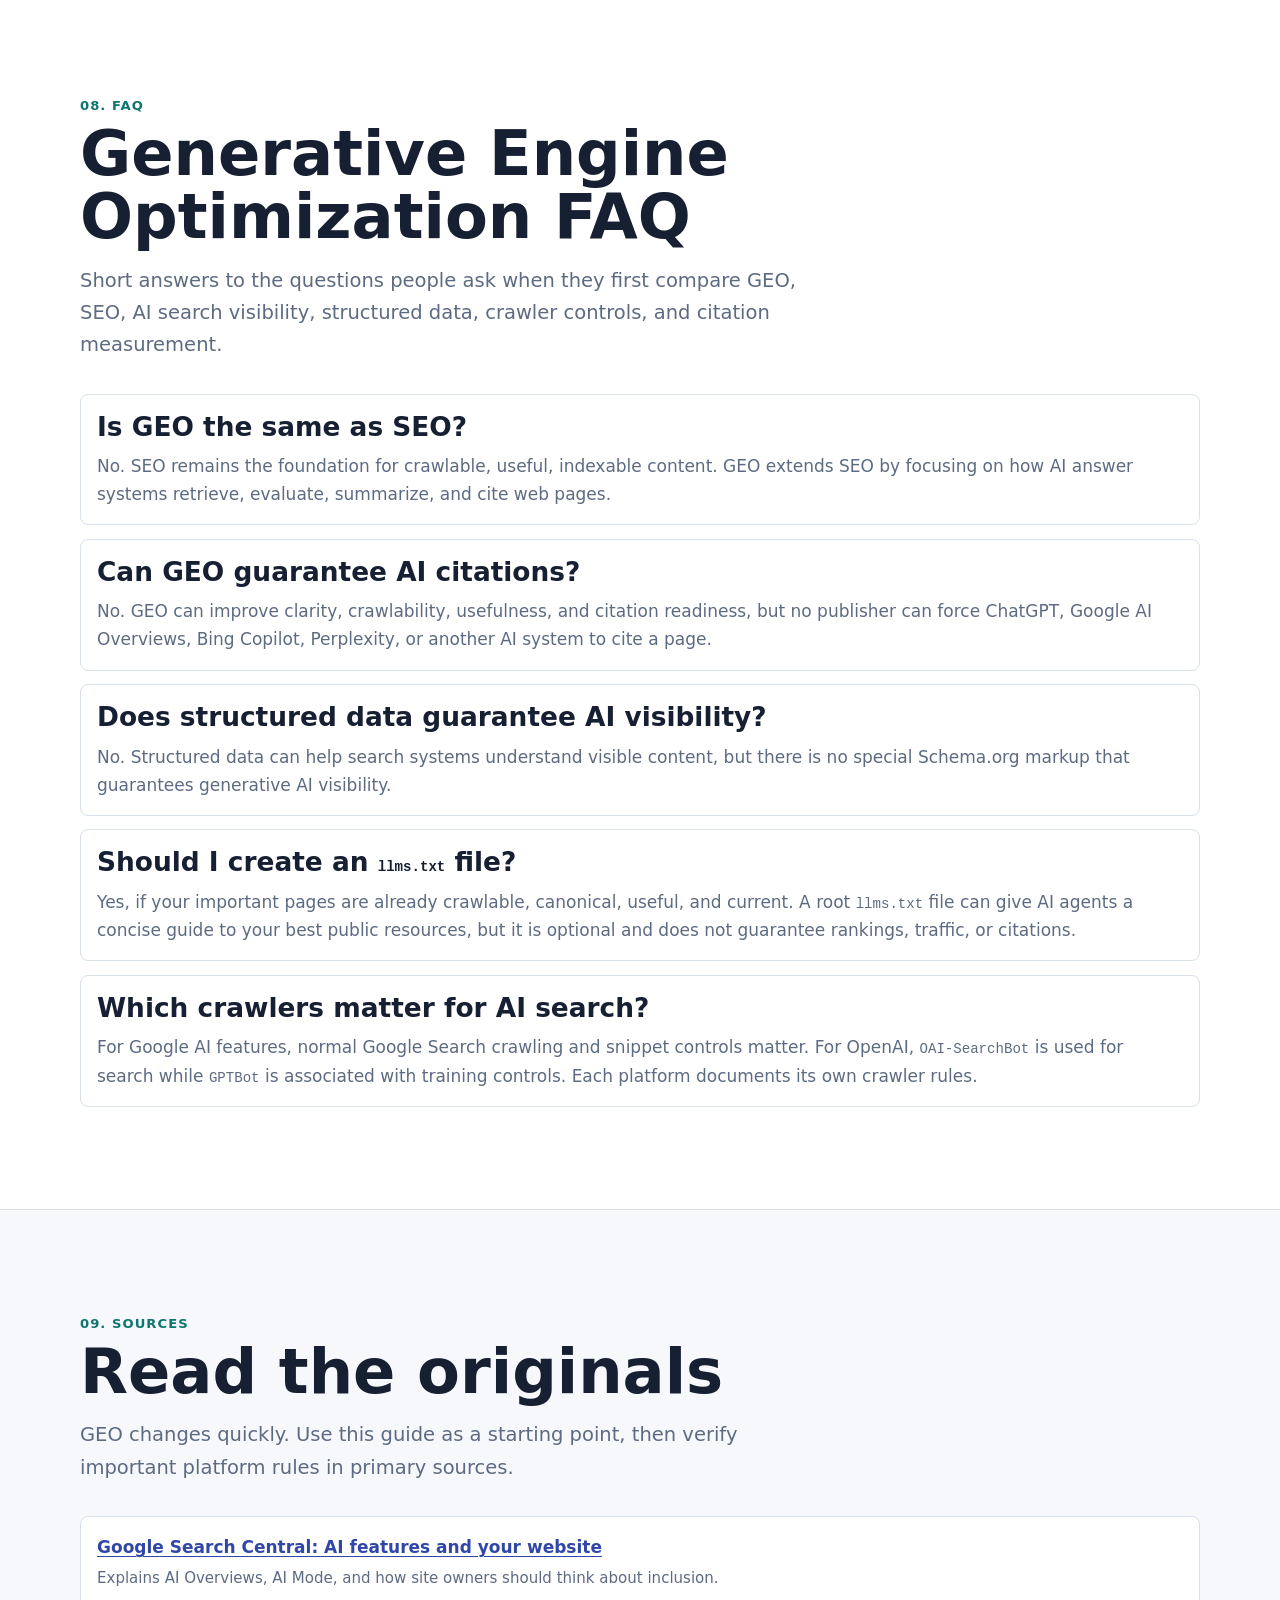
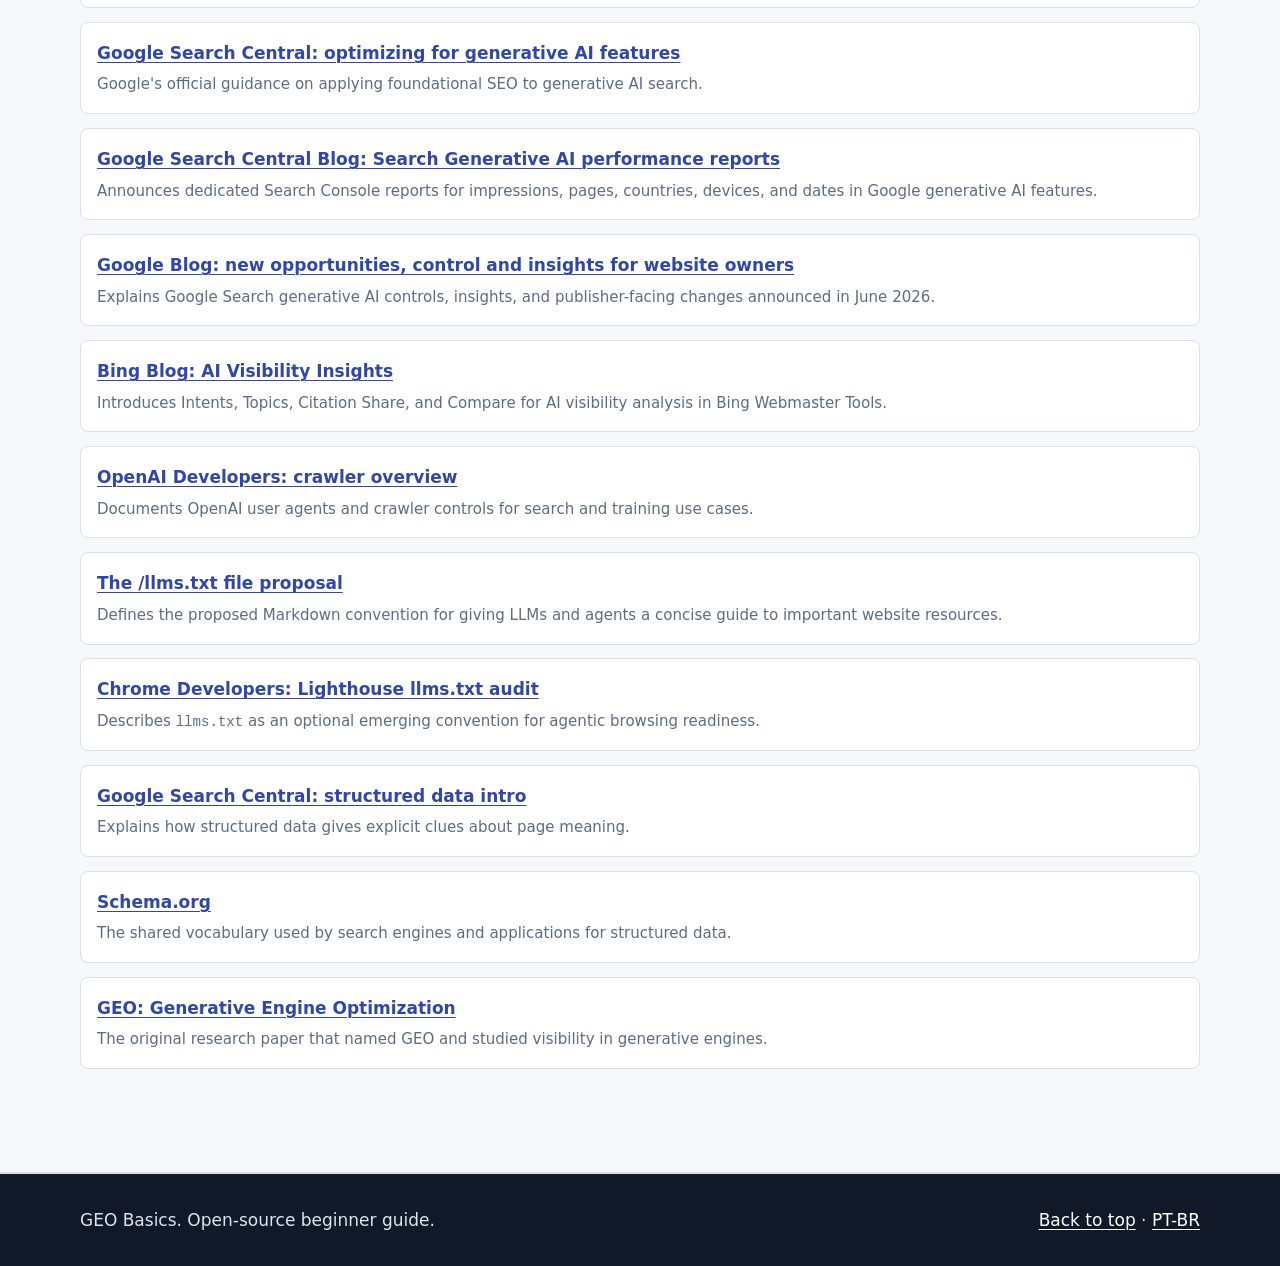
==== commit 5fe15454: "clarify hero summary copy" ====
--- a/index.html
+++ b/index.html
@@ -195,16 +195,16 @@
           </div>
         </div>
 
-        <div class="hero__visual hero__answer-card" aria-label="Short answer">
-          <strong>Short answer:</strong>
+        <div class="hero__visual hero__answer-card" aria-label="TL;DR">
+          <strong>TL;DR:</strong>
           <p>
             Generative Engine Optimization (GEO) helps a web page become easier for AI search systems
             to retrieve, interpret, evaluate, and cite.
           </p>
           <p>
-            This guide explains the SEO foundations, content structure, Schema.org markup, crawler controls,
-            source signals, and measurement habits that make content more useful to humans and more legible
-            to answer engines.
+            This guide explains the GEO basics: clear answers, content structure, Schema.org markup, crawler
+            controls, source signals, and measurement habits that make content more useful to humans and more
+            legible to answer engines.
           </p>
         </div>
       </div>
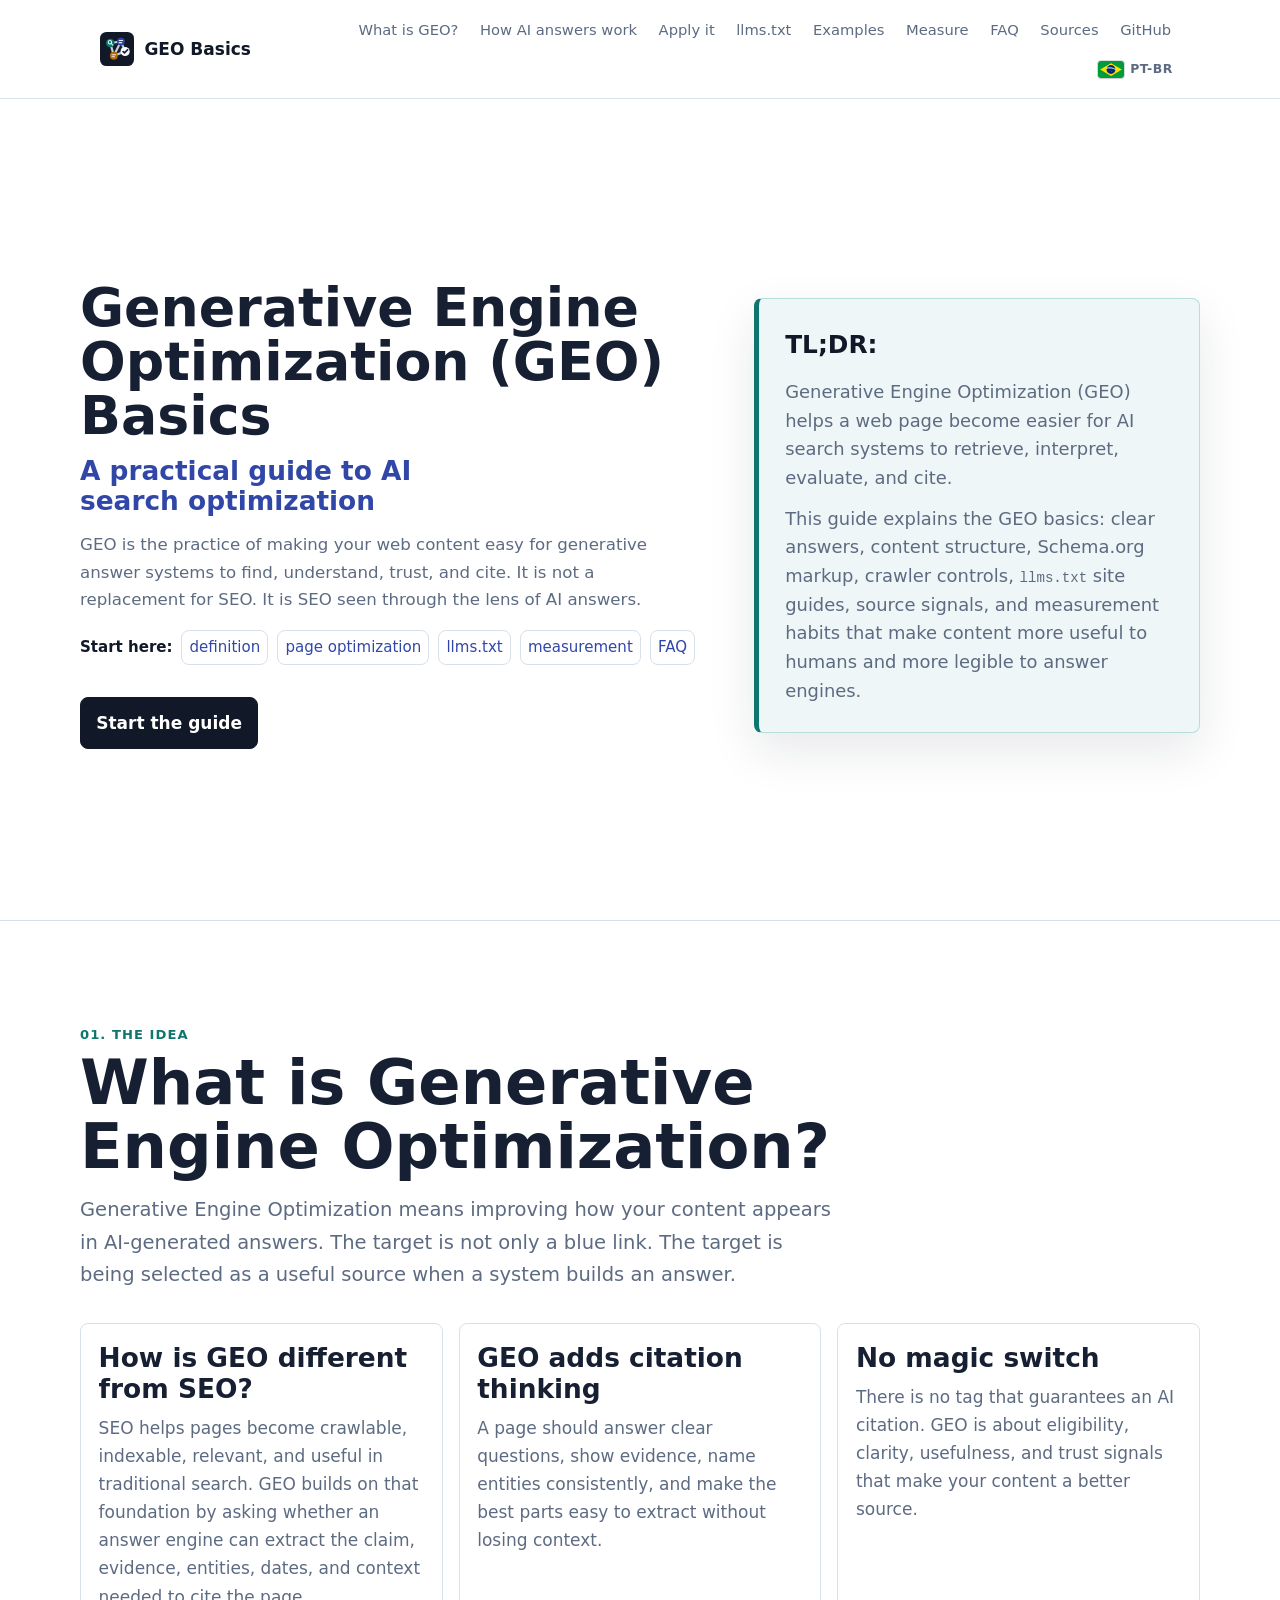
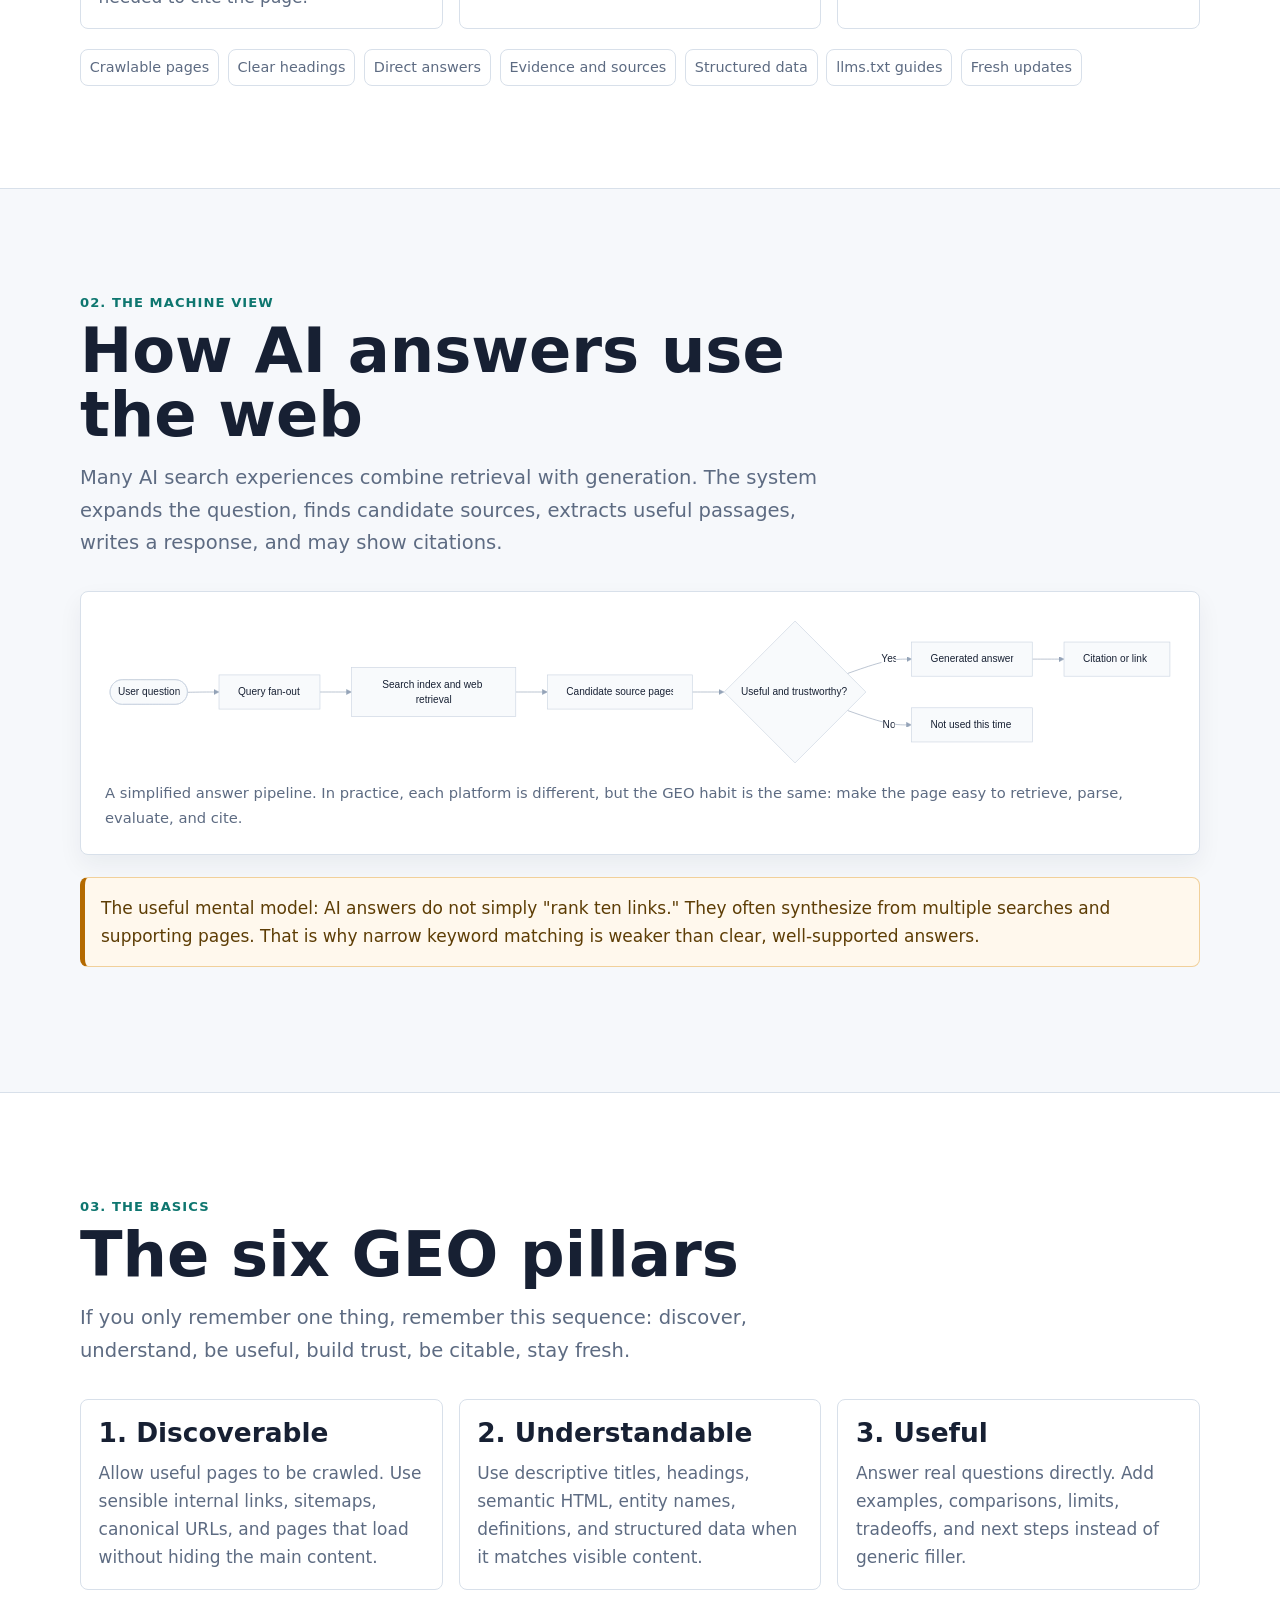
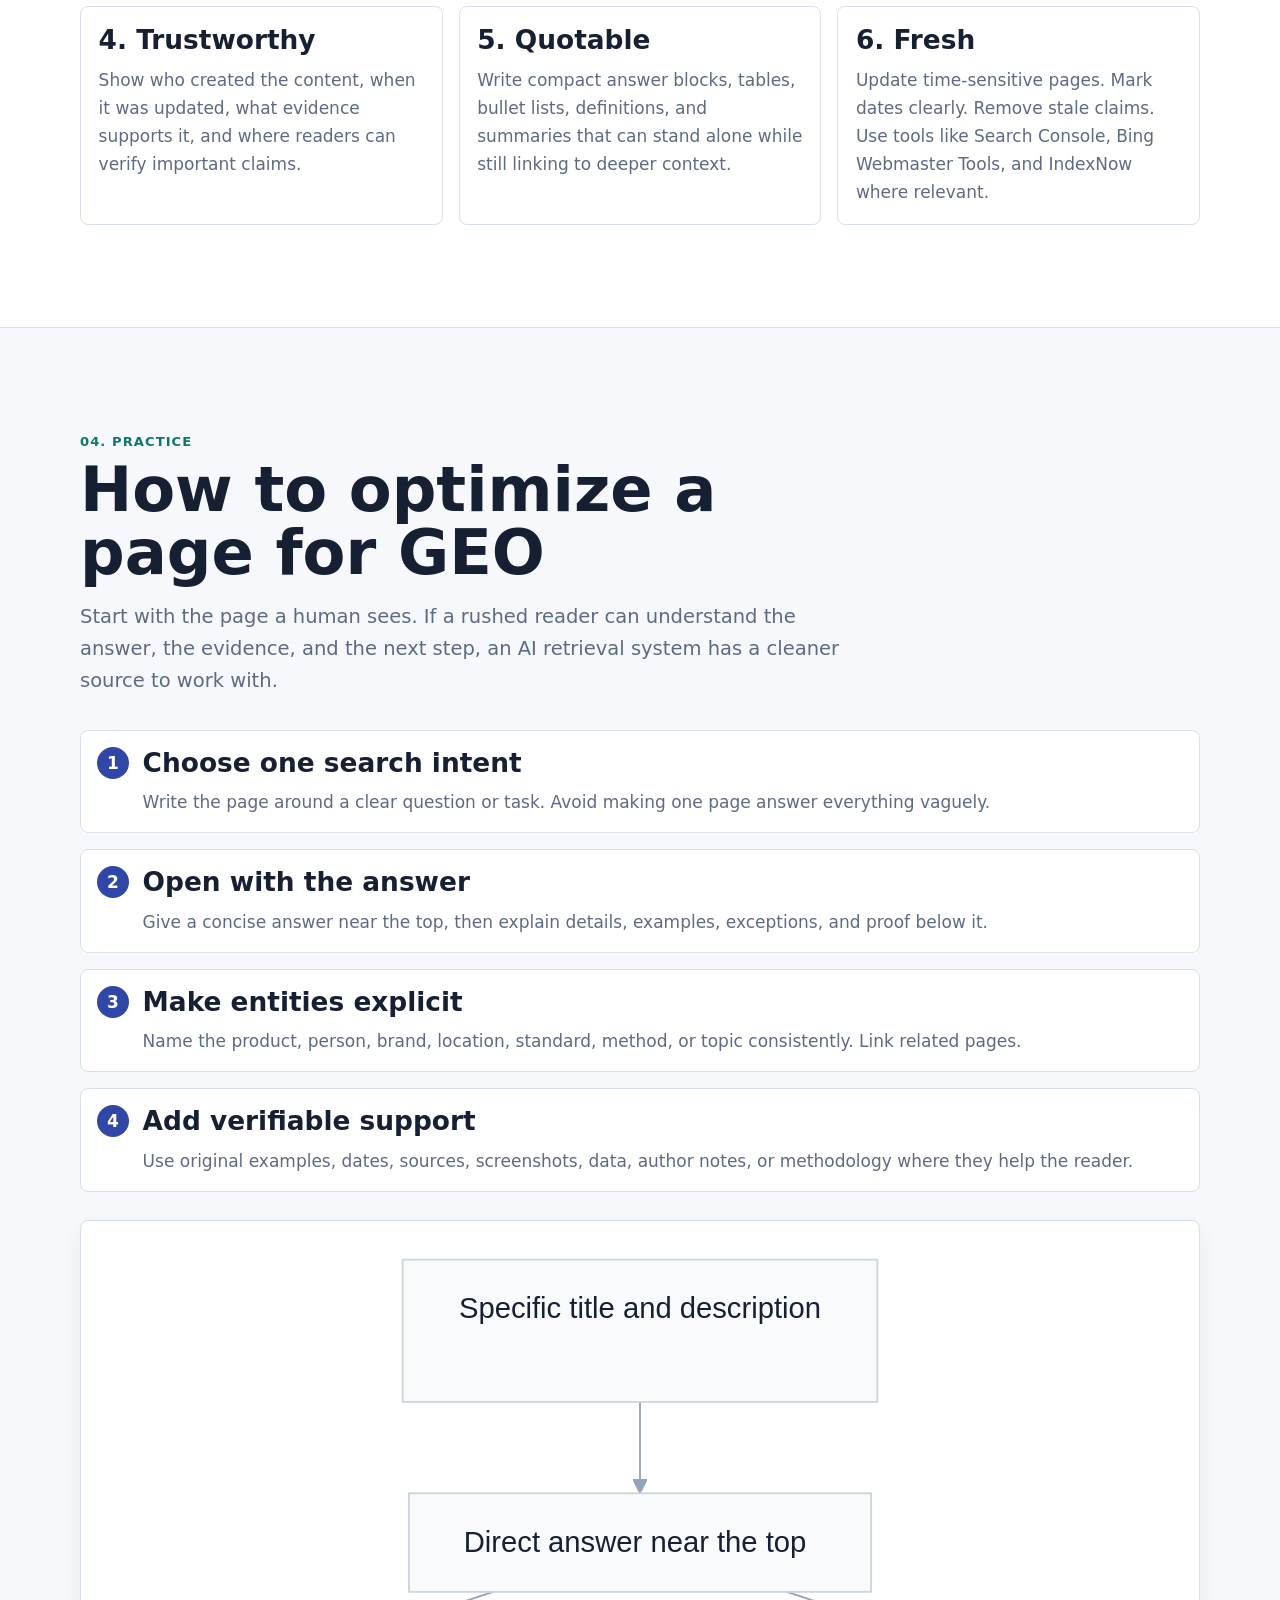
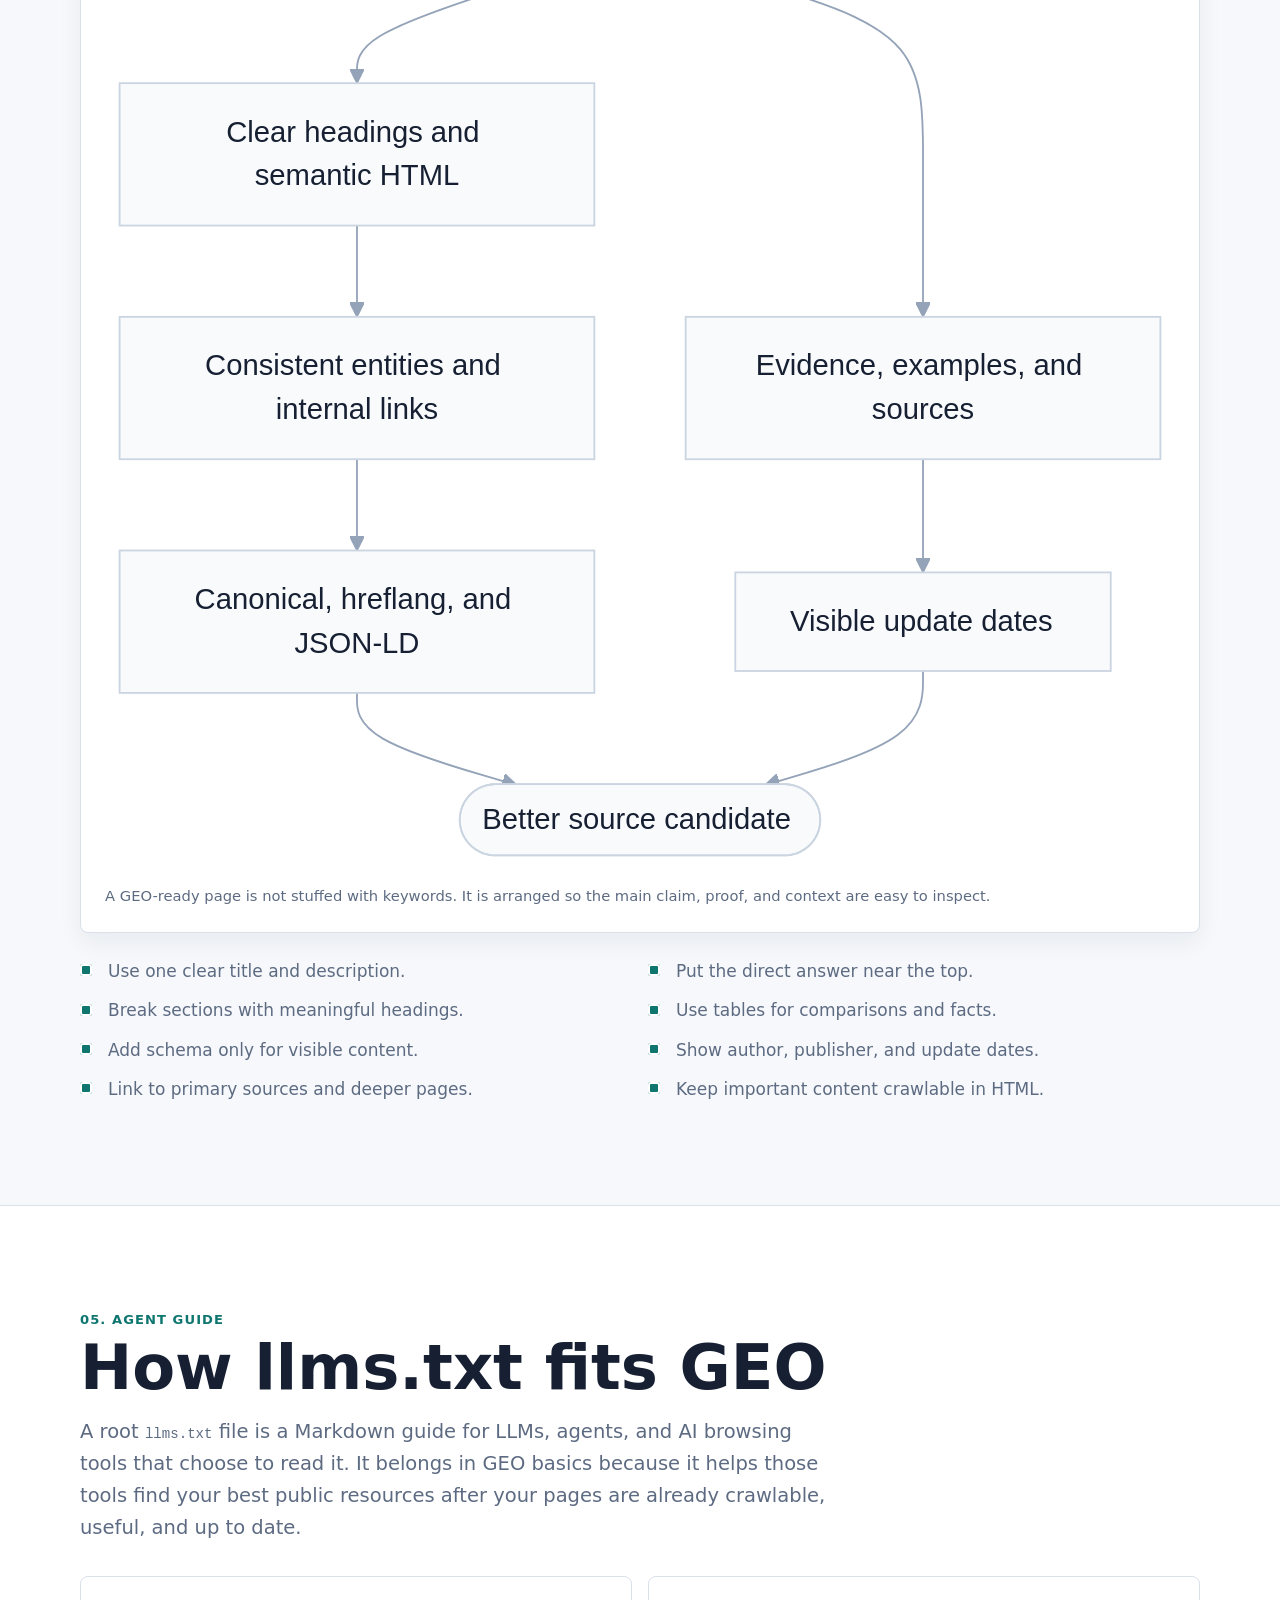
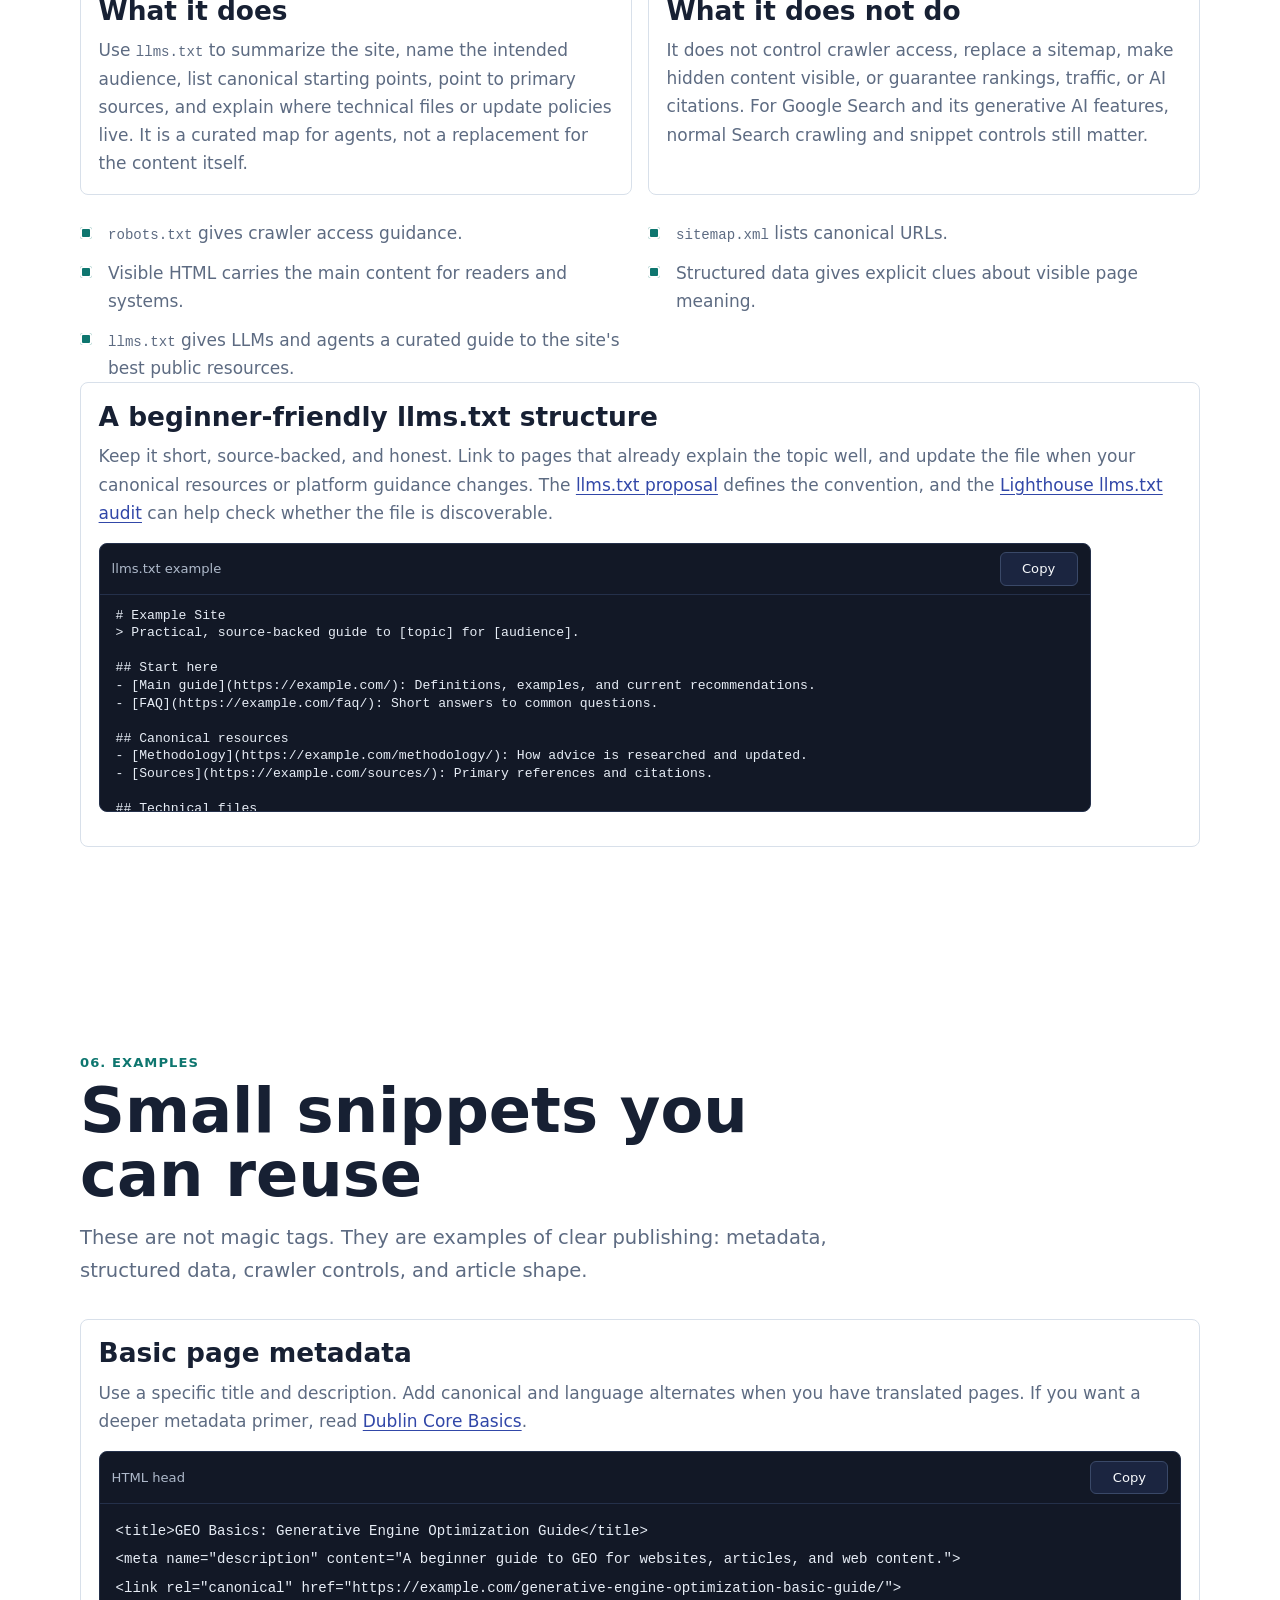
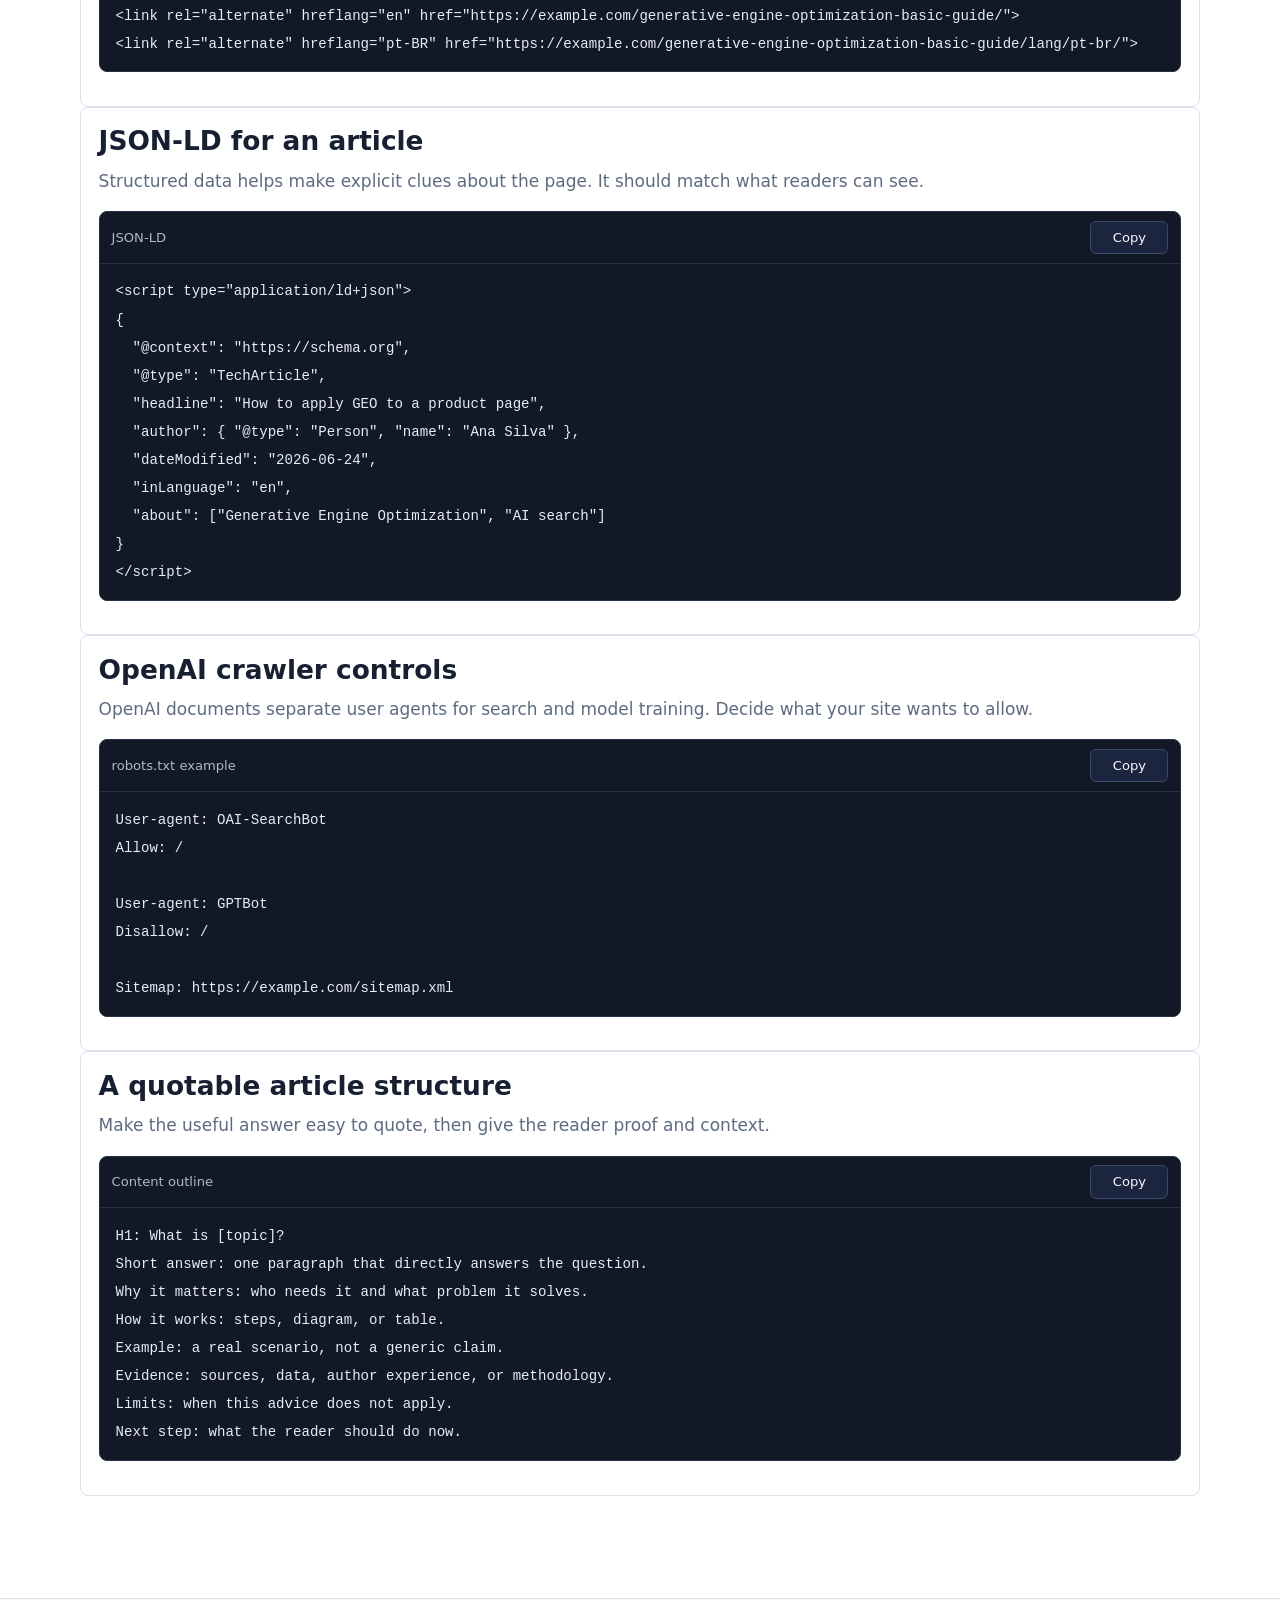
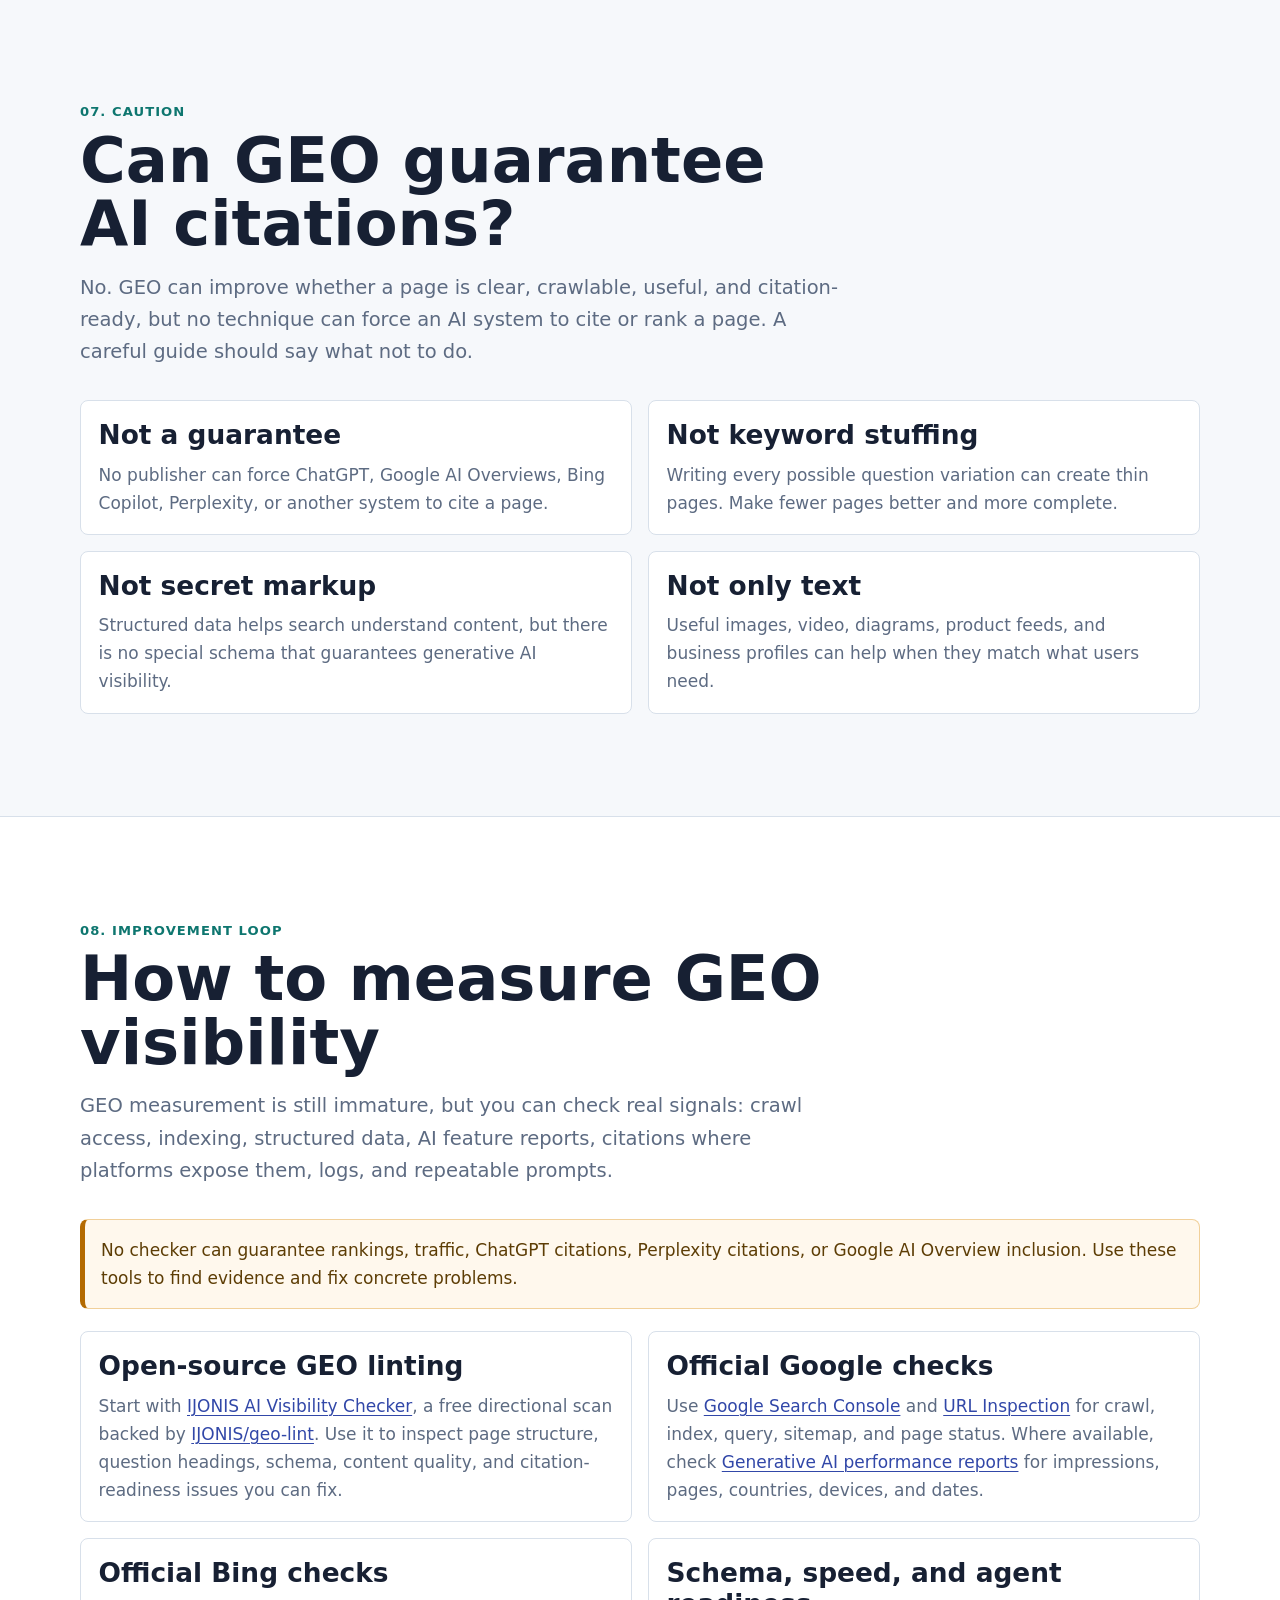
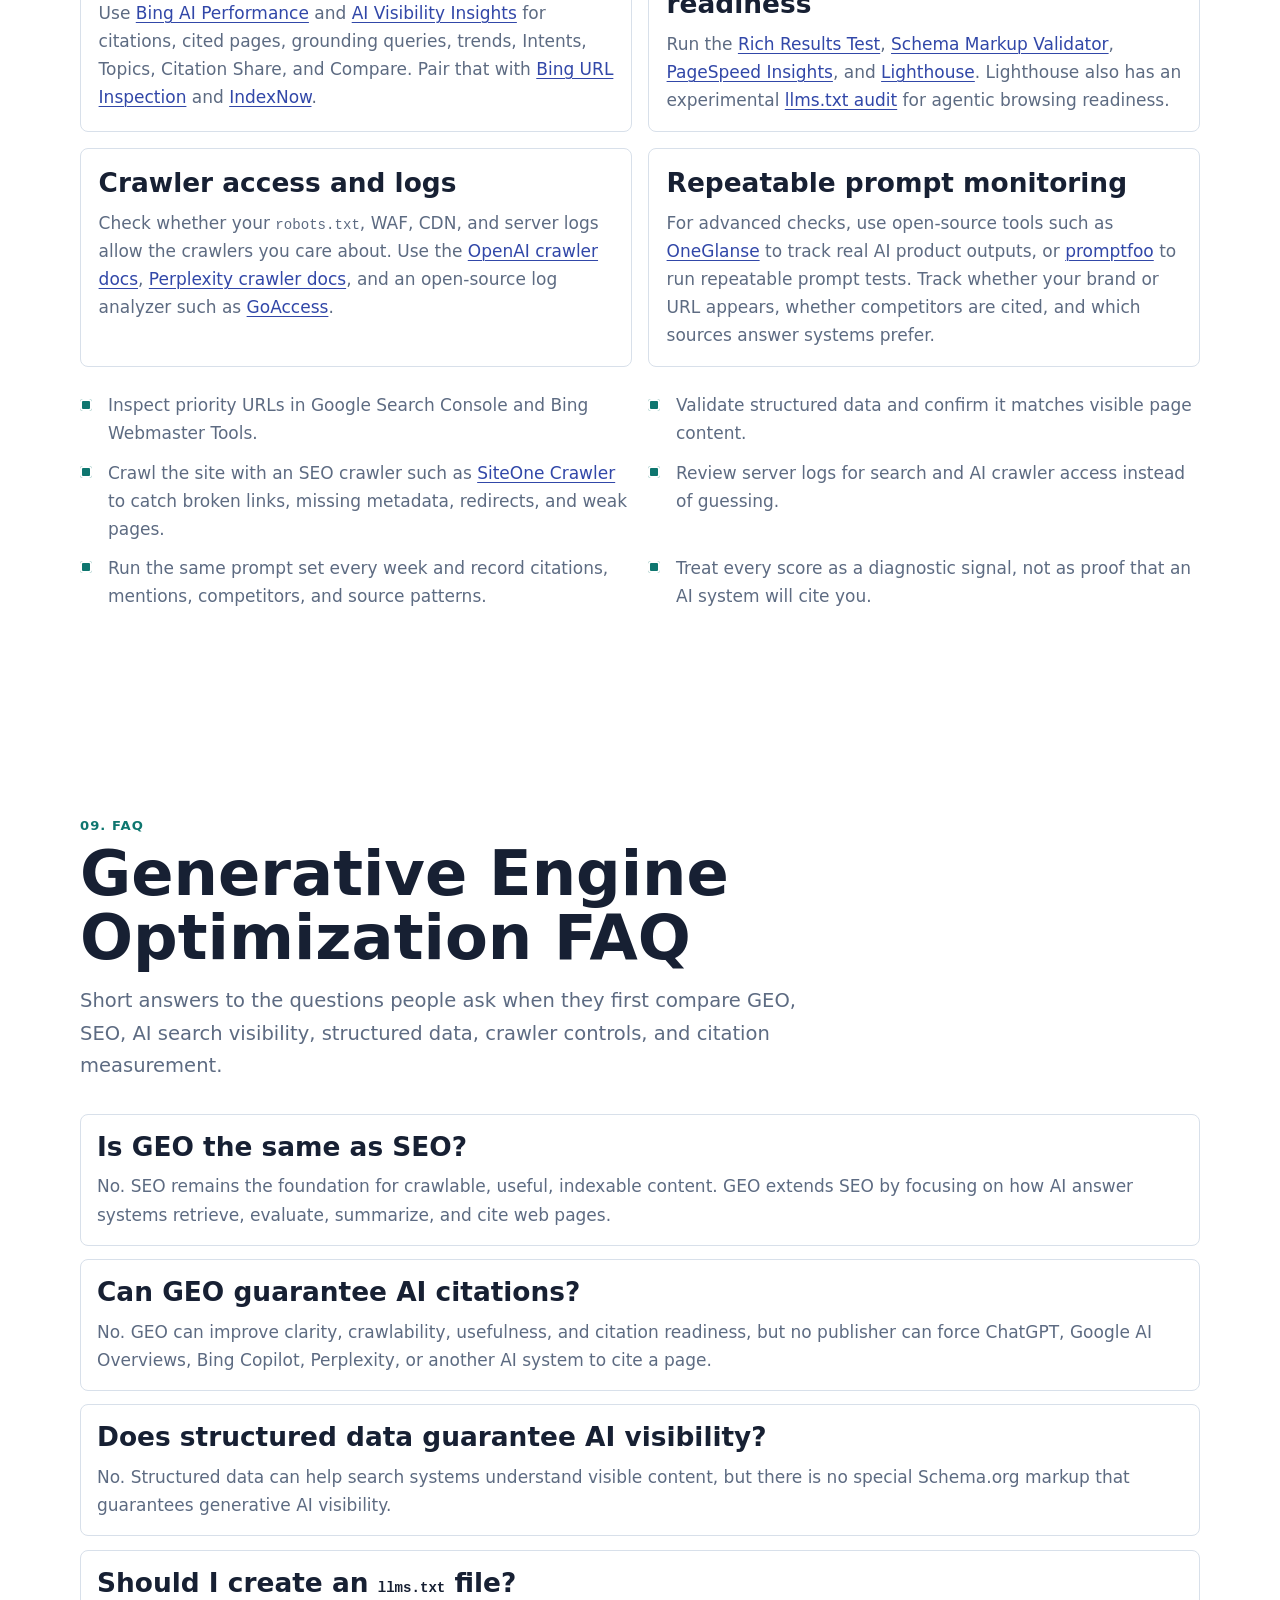
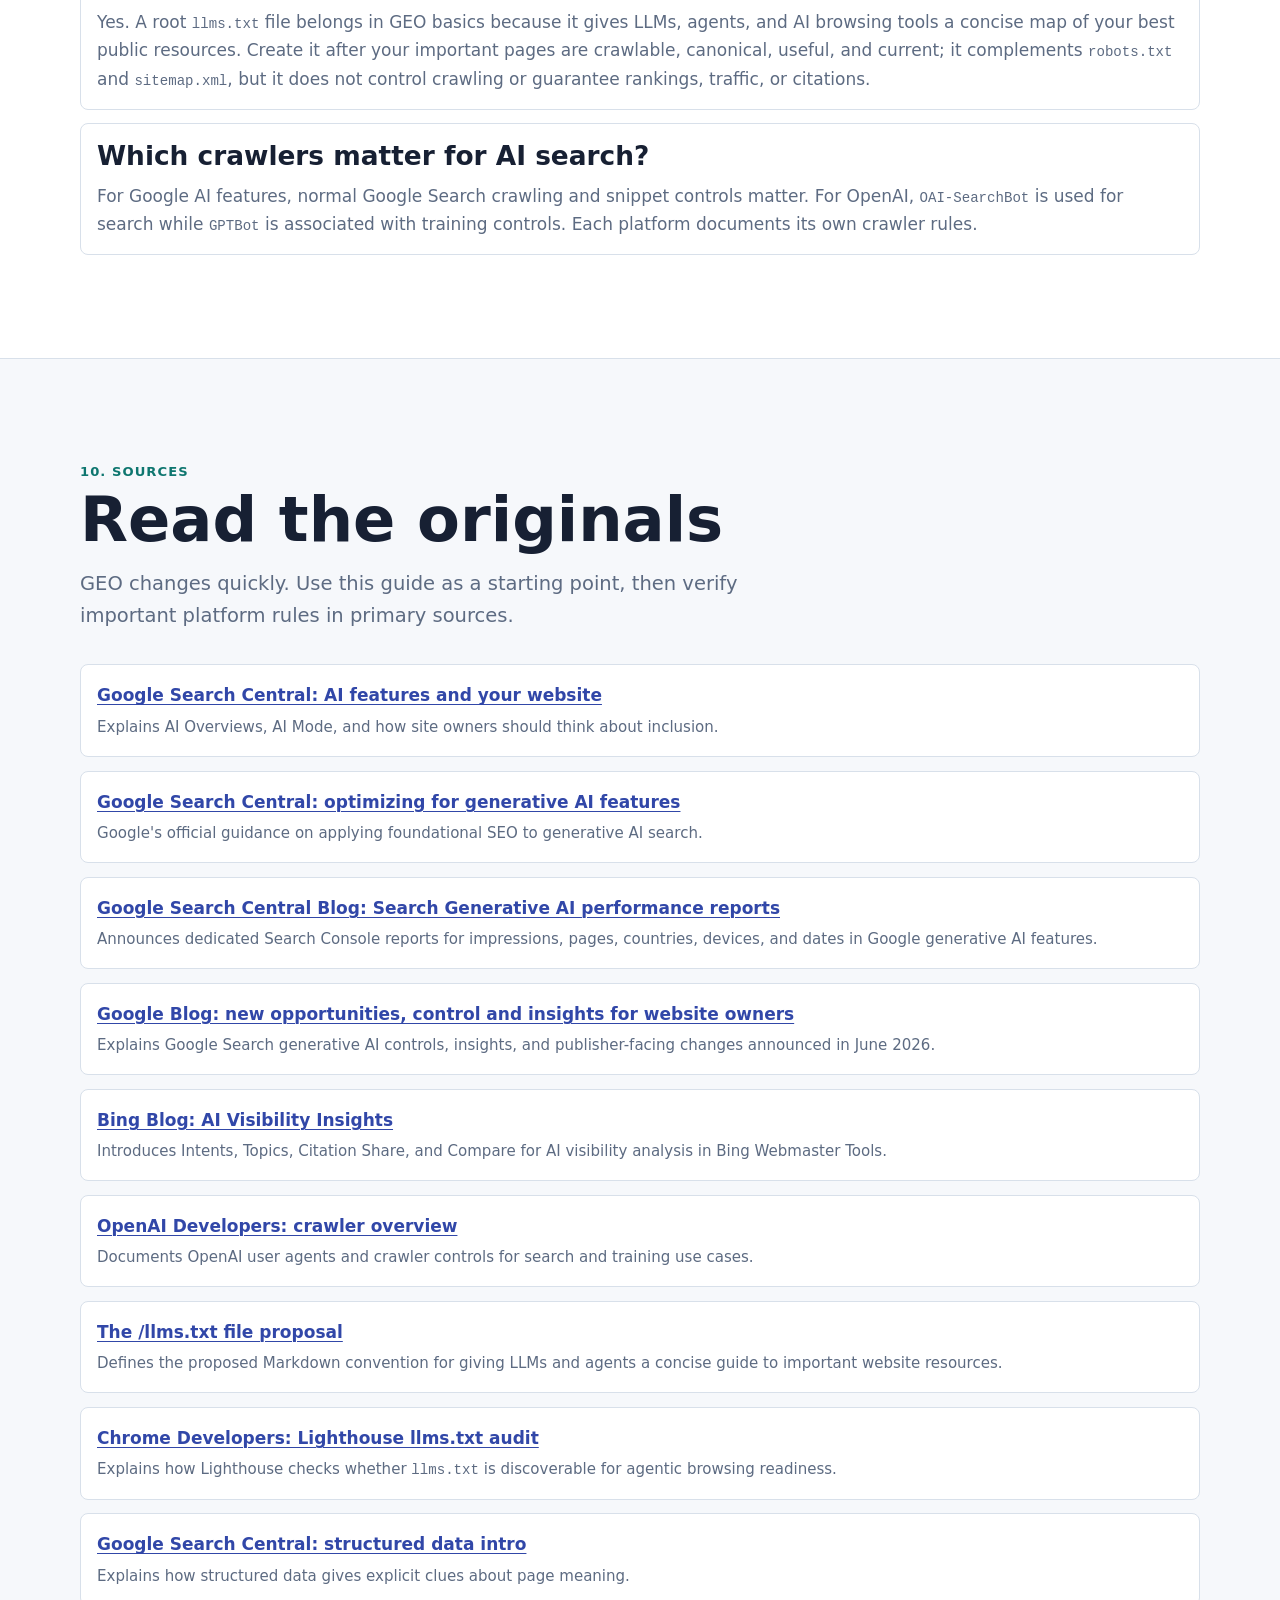
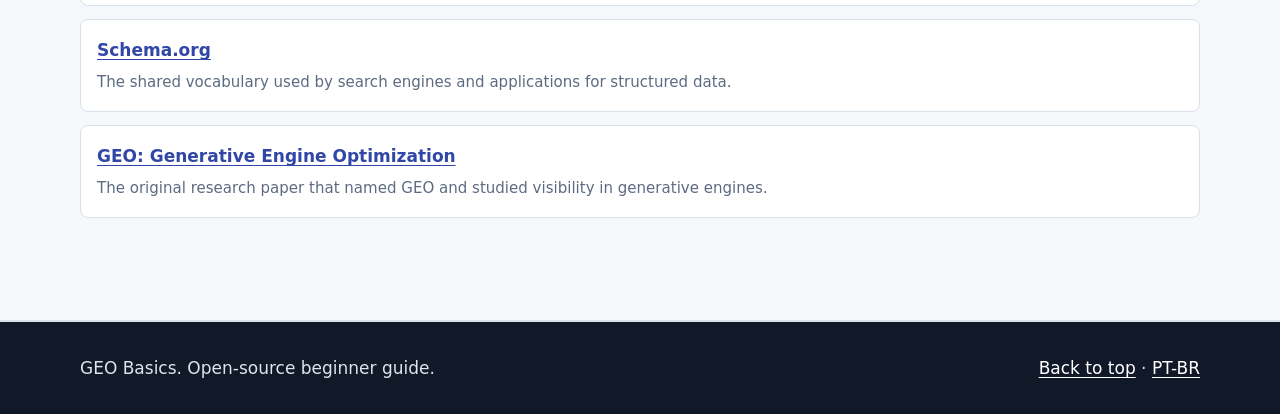
==== commit c8f1dfe9: "Reinforce llms.txt GEO basics" ====
--- a/index.html
+++ b/index.html
@@ -128,7 +128,7 @@
                 "name": "Should I create an llms.txt file?",
                 "acceptedAnswer": {
                   "@type": "Answer",
-                  "text": "Yes, if your important pages are already crawlable, canonical, useful, and current. A root llms.txt file can give AI agents a concise guide to your best public resources, but it is optional and does not guarantee rankings, traffic, or citations."
+                  "text": "Yes. A root llms.txt file belongs in GEO basics because it gives LLMs, agents, and AI browsing tools a concise map of your best public resources. Create it after your important pages are crawlable, canonical, useful, and current; it complements robots.txt and sitemap.xml, but it does not control crawling or guarantee rankings, traffic, or citations."
                 }
               },
               {
@@ -159,6 +159,7 @@
           <a href="#what">What is GEO?</a>
           <a href="#systems">How AI answers work</a>
           <a href="#apply">Apply it</a>
+          <a href="#llms">llms.txt</a>
           <a href="#examples">Examples</a>
           <a href="#measure">Measure</a>
           <a href="#faq">FAQ</a>
@@ -187,6 +188,7 @@
             <span>Start here:</span>
             <a href="#what">definition</a>
             <a href="#apply">page optimization</a>
+            <a href="#llms">llms.txt</a>
             <a href="#measure">measurement</a>
             <a href="#faq">FAQ</a>
           </nav>
@@ -203,8 +205,8 @@
           </p>
           <p>
             This guide explains the GEO basics: clear answers, content structure, Schema.org markup, crawler
-            controls, source signals, and measurement habits that make content more useful to humans and more
-            legible to answer engines.
+            controls, <code>llms.txt</code> site guides, source signals, and measurement habits that make content
+            more useful to humans and more legible to answer engines.
           </p>
         </div>
       </div>
@@ -254,6 +256,7 @@
             <li>Direct answers</li>
             <li>Evidence and sources</li>
             <li>Structured data</li>
+            <li>llms.txt guides</li>
             <li>Fresh updates</li>
           </ul>
         </div>
@@ -294,8 +297,8 @@
             <span class="section__number">03. The basics</span>
             <h2>The six GEO pillars</h2>
             <p class="lead">
-              If you only remember one thing, remember this sequence: discover, understand, trust, quote,
-              connect, refresh.
+              If you only remember one thing, remember this sequence: discover, understand, be useful,
+              build trust, be citable, stay fresh.
             </p>
           </div>
 
@@ -386,14 +389,91 @@
         </div>
       </section>
 
+      <section class="section" id="llms">
+        <div class="section__inner">
+          <div class="section__header">
+            <span class="section__number">05. Agent guide</span>
+            <h2>How llms.txt fits GEO</h2>
+            <p class="lead">
+              A root <code>llms.txt</code> file is a Markdown guide for LLMs, agents, and AI browsing tools
+              that choose to read it. It belongs in GEO basics because it helps those tools find your best
+              public resources after your pages are already crawlable, useful, and up to date.
+            </p>
+          </div>
+
+          <div class="grid grid--2">
+            <article class="card">
+              <h3>What it does</h3>
+              <p>
+                Use <code>llms.txt</code> to summarize the site, name the intended audience, list canonical
+                starting points, point to primary sources, and explain where technical files or update policies live.
+                It is a curated map for agents, not a replacement for the content itself.
+              </p>
+            </article>
+            <article class="card">
+              <h3>What it does not do</h3>
+              <p>
+                It does not control crawler access, replace a sitemap, make hidden content visible, or guarantee
+                rankings, traffic, or AI citations. For Google Search and its generative AI features, normal Search
+                crawling and snippet controls still matter.
+              </p>
+            </article>
+          </div>
+
+          <ul class="checklist" aria-label="How llms.txt relates to other GEO files">
+            <li><code>robots.txt</code> gives crawler access guidance.</li>
+            <li><code>sitemap.xml</code> lists canonical URLs.</li>
+            <li>Visible HTML carries the main content for readers and systems.</li>
+            <li>Structured data gives explicit clues about visible page meaning.</li>
+            <li><code>llms.txt</code> gives LLMs and agents a curated guide to the site's best public resources.</li>
+          </ul>
+
+          <article class="card">
+            <h3>A beginner-friendly llms.txt structure</h3>
+            <p>
+              Keep it short, source-backed, and honest. Link to pages that already explain the topic well, and
+              update the file when your canonical resources or platform guidance changes. The
+              <a href="https://llmstxt.org/" target="_blank" rel="noopener">llms.txt proposal</a> defines the
+              convention, and the
+              <a href="https://developer.chrome.com/docs/lighthouse/agentic-browsing/llms-txt" target="_blank" rel="noopener">Lighthouse llms.txt audit</a>
+              can help check whether the file is discoverable.
+            </p>
+            <div class="snippet snippet--compact">
+              <div class="snippet__top">
+                <span>llms.txt example</span>
+                <button class="copy-button" data-copy="#snippet-llms" data-copied="Copied" data-failed="Select">Copy</button>
+              </div>
+              <pre><code id="snippet-llms"># Example Site
+&gt; Practical, source-backed guide to [topic] for [audience].
+
+## Start here
+- [Main guide](https://example.com/): Definitions, examples, and current recommendations.
+- [FAQ](https://example.com/faq/): Short answers to common questions.
+
+## Canonical resources
+- [Methodology](https://example.com/methodology/): How advice is researched and updated.
+- [Sources](https://example.com/sources/): Primary references and citations.
+
+## Technical files
+- [Sitemap](https://example.com/sitemap.xml): Canonical URL list.
+- [Robots](https://example.com/robots.txt): Crawler access guidance.
+
+## Update policy
+- Updated monthly or when platform documentation changes.
+- Prefer the canonical pages above over summaries on third-party sites.</code></pre>
+            </div>
+          </article>
+        </div>
+      </section>
+
       <section class="section" id="examples">
         <div class="section__inner">
           <div class="section__header">
-            <span class="section__number">05. Examples</span>
+            <span class="section__number">06. Examples</span>
             <h2>Small snippets you can reuse</h2>
             <p class="lead">
               These are not magic tags. They are examples of clear publishing: metadata, structured data,
-              crawler controls, optional LLM-readable site guides, and article shape.
+              crawler controls, and article shape.
             </p>
           </div>
 
@@ -454,35 +534,6 @@
           </article>
 
           <article class="card">
-            <h3>llms.txt as an optional site guide</h3>
-            <p>
-              A root <code>llms.txt</code> file is a proposed Markdown convention for tools that choose to read it.
-              Use it to summarize your site and point agents to canonical, useful resources. It does not block crawlers,
-              replace a sitemap, or guarantee rankings and AI citations.
-            </p>
-            <p>
-              Think of the roles this way: <code>robots.txt</code> gives crawler access guidance, <code>sitemap.xml</code>
-              lists canonical URLs, structured data describes visible page meaning, and <code>llms.txt</code> gives a curated
-              overview for LLMs and agents.
-            </p>
-            <div class="snippet snippet--compact">
-              <div class="snippet__top">
-                <span>llms.txt example</span>
-                <button class="copy-button" data-copy="#snippet-llms" data-copied="Copied" data-failed="Select">Copy</button>
-              </div>
-              <pre><code id="snippet-llms"># Example Site
-&gt; Practical, source-backed guide to [topic].
-## Key pages
-- [Start here](https://example.com/): Main guide and definitions.
-- [FAQ](https://example.com/faq/): Common questions.
-- [Sources](https://example.com/sources/): Primary references.
-## Technical files
-- [Sitemap](https://example.com/sitemap.xml)
-- [Robots](https://example.com/robots.txt)</code></pre>
-            </div>
-          </article>
-
-          <article class="card">
             <h3>A quotable article structure</h3>
             <p>Make the useful answer easy to quote, then give the reader proof and context.</p>
             <div class="snippet">
@@ -506,7 +557,7 @@
       <section class="section section--soft" id="myths">
         <div class="section__inner">
           <div class="section__header">
-            <span class="section__number">06. Caution</span>
+            <span class="section__number">07. Caution</span>
             <h2>Can GEO guarantee AI citations?</h2>
             <p class="lead">
               No. GEO can improve whether a page is clear, crawlable, useful, and citation-ready, but no technique
@@ -532,21 +583,13 @@
               <p>Useful images, video, diagrams, product feeds, and business profiles can help when they match what users need.</p>
             </article>
           </div>
-
-          <div class="callout">
-            <p>
-              About <code>llms.txt</code>: it is useful enough to document and, for many sites, cheap enough to add.
-              Still, Google says it is not required for Google Search or its generative AI search features. Treat it as
-              optional agent-readiness work, not as a required GEO step or citation guarantee.
-            </p>
-          </div>
         </div>
       </section>
 
       <section class="section" id="measure">
         <div class="section__inner">
           <div class="section__header">
-            <span class="section__number">07. Improvement loop</span>
+            <span class="section__number">08. Improvement loop</span>
             <h2>How to measure GEO visibility</h2>
             <p class="lead">
               GEO measurement is still immature, but you can check real signals: crawl access, indexing,
@@ -599,7 +642,7 @@
       <section class="section" id="faq">
         <div class="section__inner">
           <div class="section__header">
-            <span class="section__number">08. FAQ</span>
+            <span class="section__number">09. FAQ</span>
             <h2>Generative Engine Optimization FAQ</h2>
             <p class="lead">
               Short answers to the questions people ask when they first compare GEO, SEO, AI search visibility,
@@ -622,7 +665,7 @@
             </article>
             <article class="faq-item">
               <h3>Should I create an <code>llms.txt</code> file?</h3>
-              <p>Yes, if your important pages are already crawlable, canonical, useful, and current. A root <code>llms.txt</code> file can give AI agents a concise guide to your best public resources, but it is optional and does not guarantee rankings, traffic, or citations.</p>
+              <p>Yes. A root <code>llms.txt</code> file belongs in GEO basics because it gives LLMs, agents, and AI browsing tools a concise map of your best public resources. Create it after your important pages are crawlable, canonical, useful, and current; it complements <code>robots.txt</code> and <code>sitemap.xml</code>, but it does not control crawling or guarantee rankings, traffic, or citations.</p>
             </article>
             <article class="faq-item">
               <h3>Which crawlers matter for AI search?</h3>
@@ -635,7 +678,7 @@
       <section class="section section--soft" id="sources">
         <div class="section__inner">
           <div class="section__header">
-            <span class="section__number">09. Sources</span>
+            <span class="section__number">10. Sources</span>
             <h2>Read the originals</h2>
             <p class="lead">
               GEO changes quickly. Use this guide as a starting point, then verify important platform rules in primary sources.
@@ -673,7 +716,7 @@
             </article>
             <article class="source">
               <a href="https://developer.chrome.com/docs/lighthouse/agentic-browsing/llms-txt" target="_blank" rel="noopener">Chrome Developers: Lighthouse llms.txt audit</a>
-              <span>Describes <code>llms.txt</code> as an optional emerging convention for agentic browsing readiness.</span>
+              <span>Explains how Lighthouse checks whether <code>llms.txt</code> is discoverable for agentic browsing readiness.</span>
             </article>
             <article class="source">
               <a href="https://developers.google.com/search/docs/appearance/structured-data/intro-structured-data" target="_blank" rel="noopener">Google Search Central: structured data intro</a>
